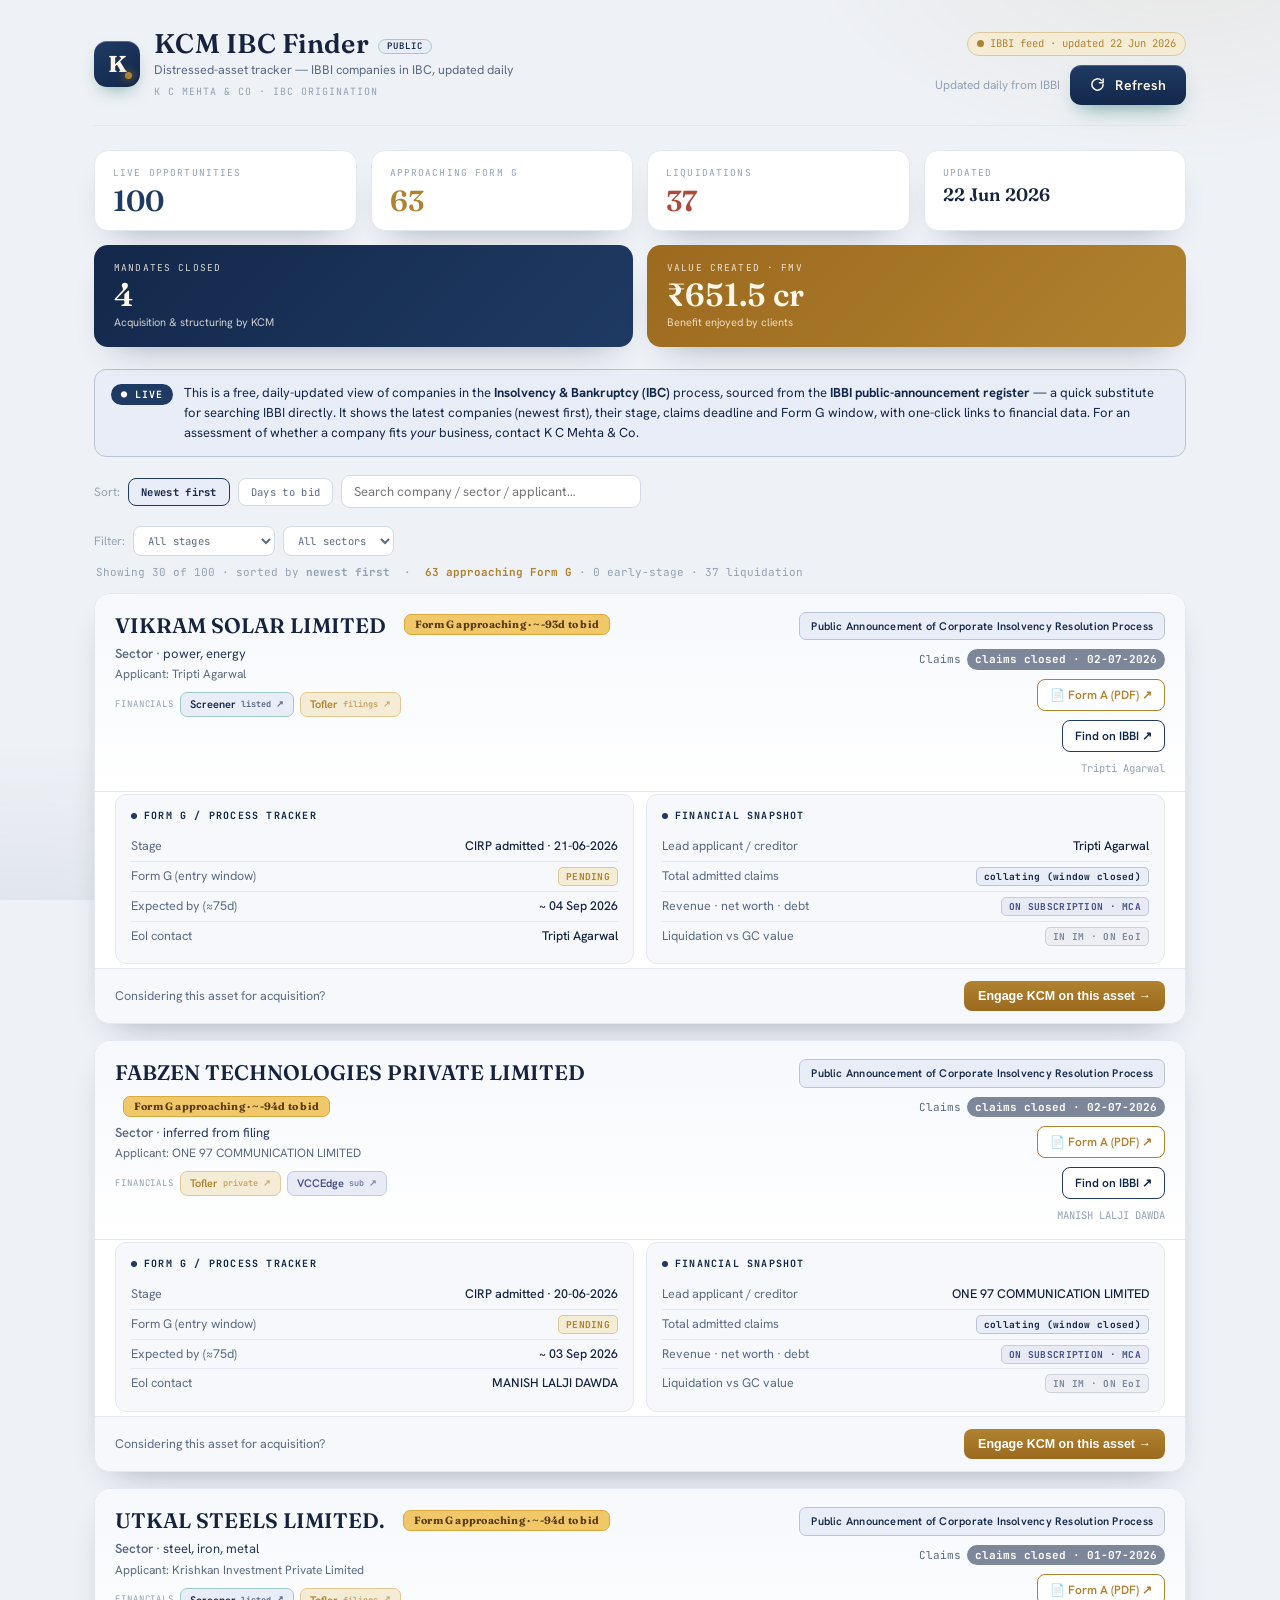
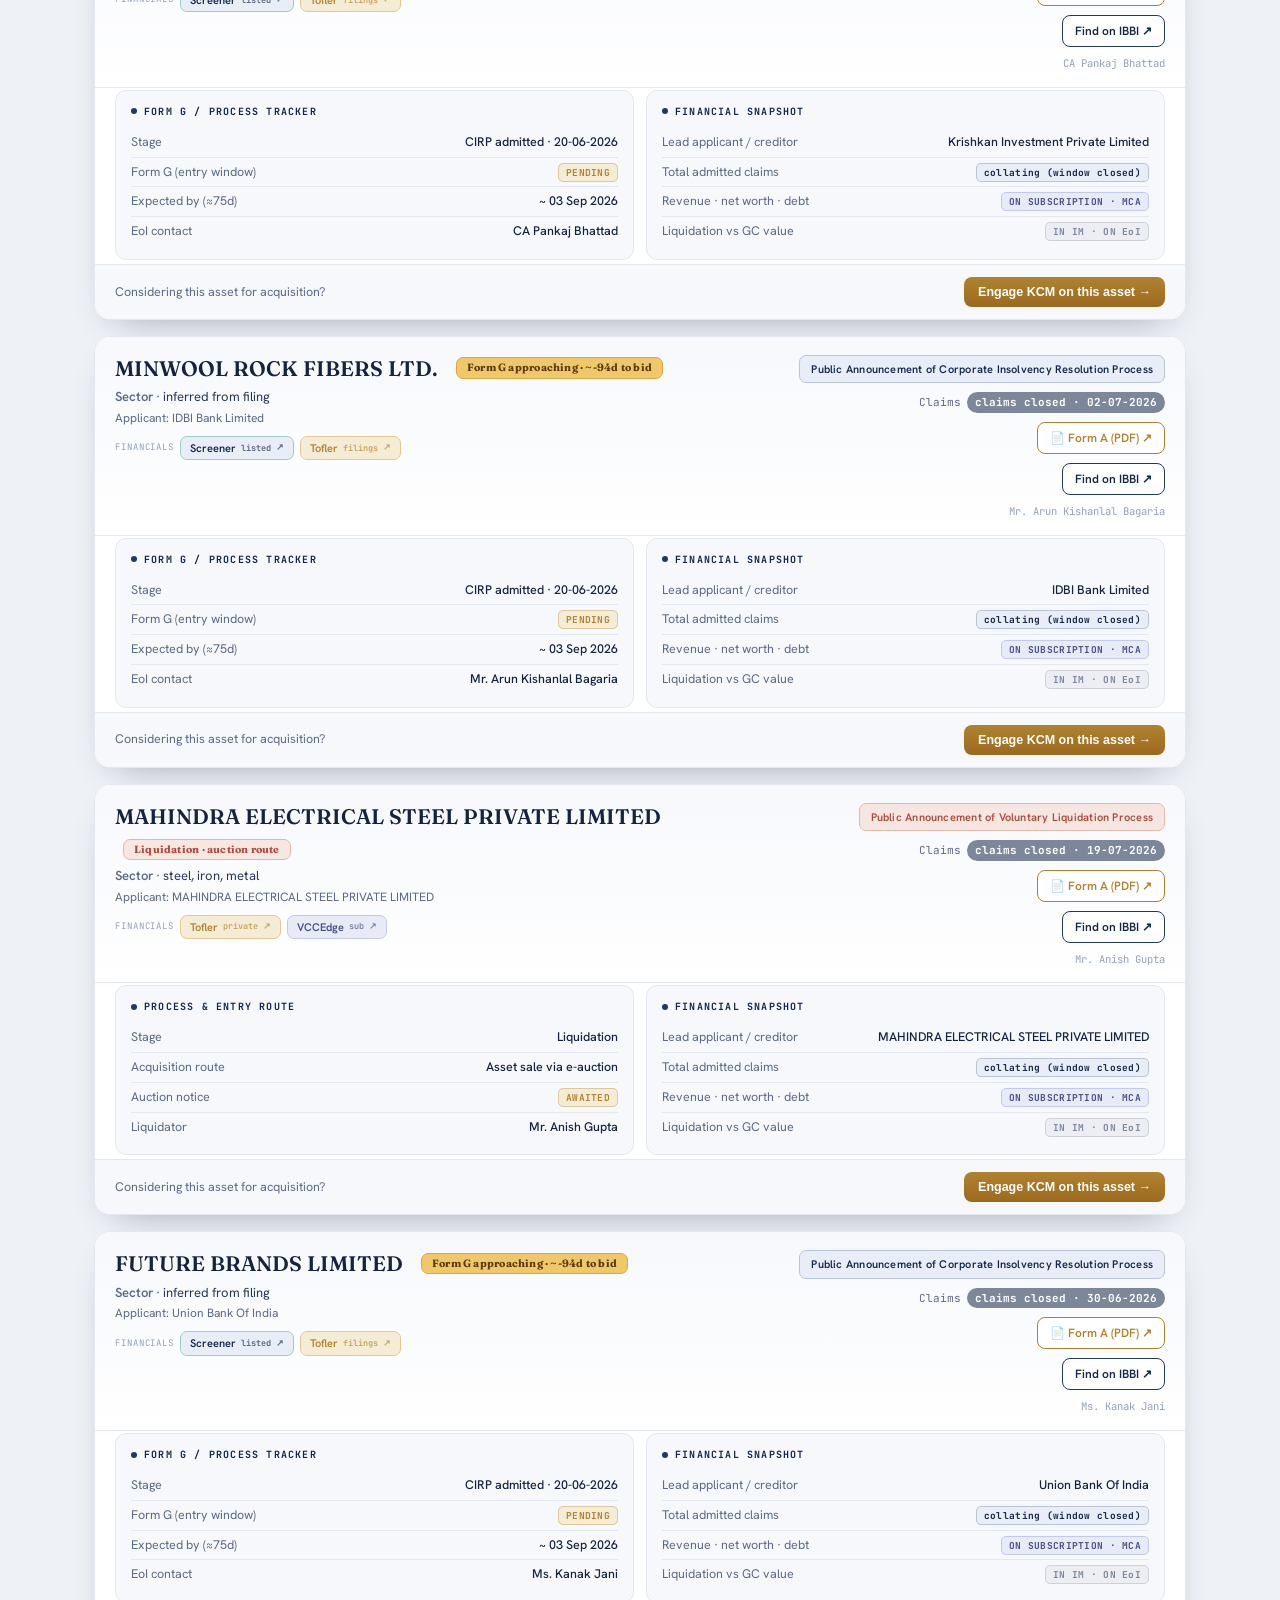
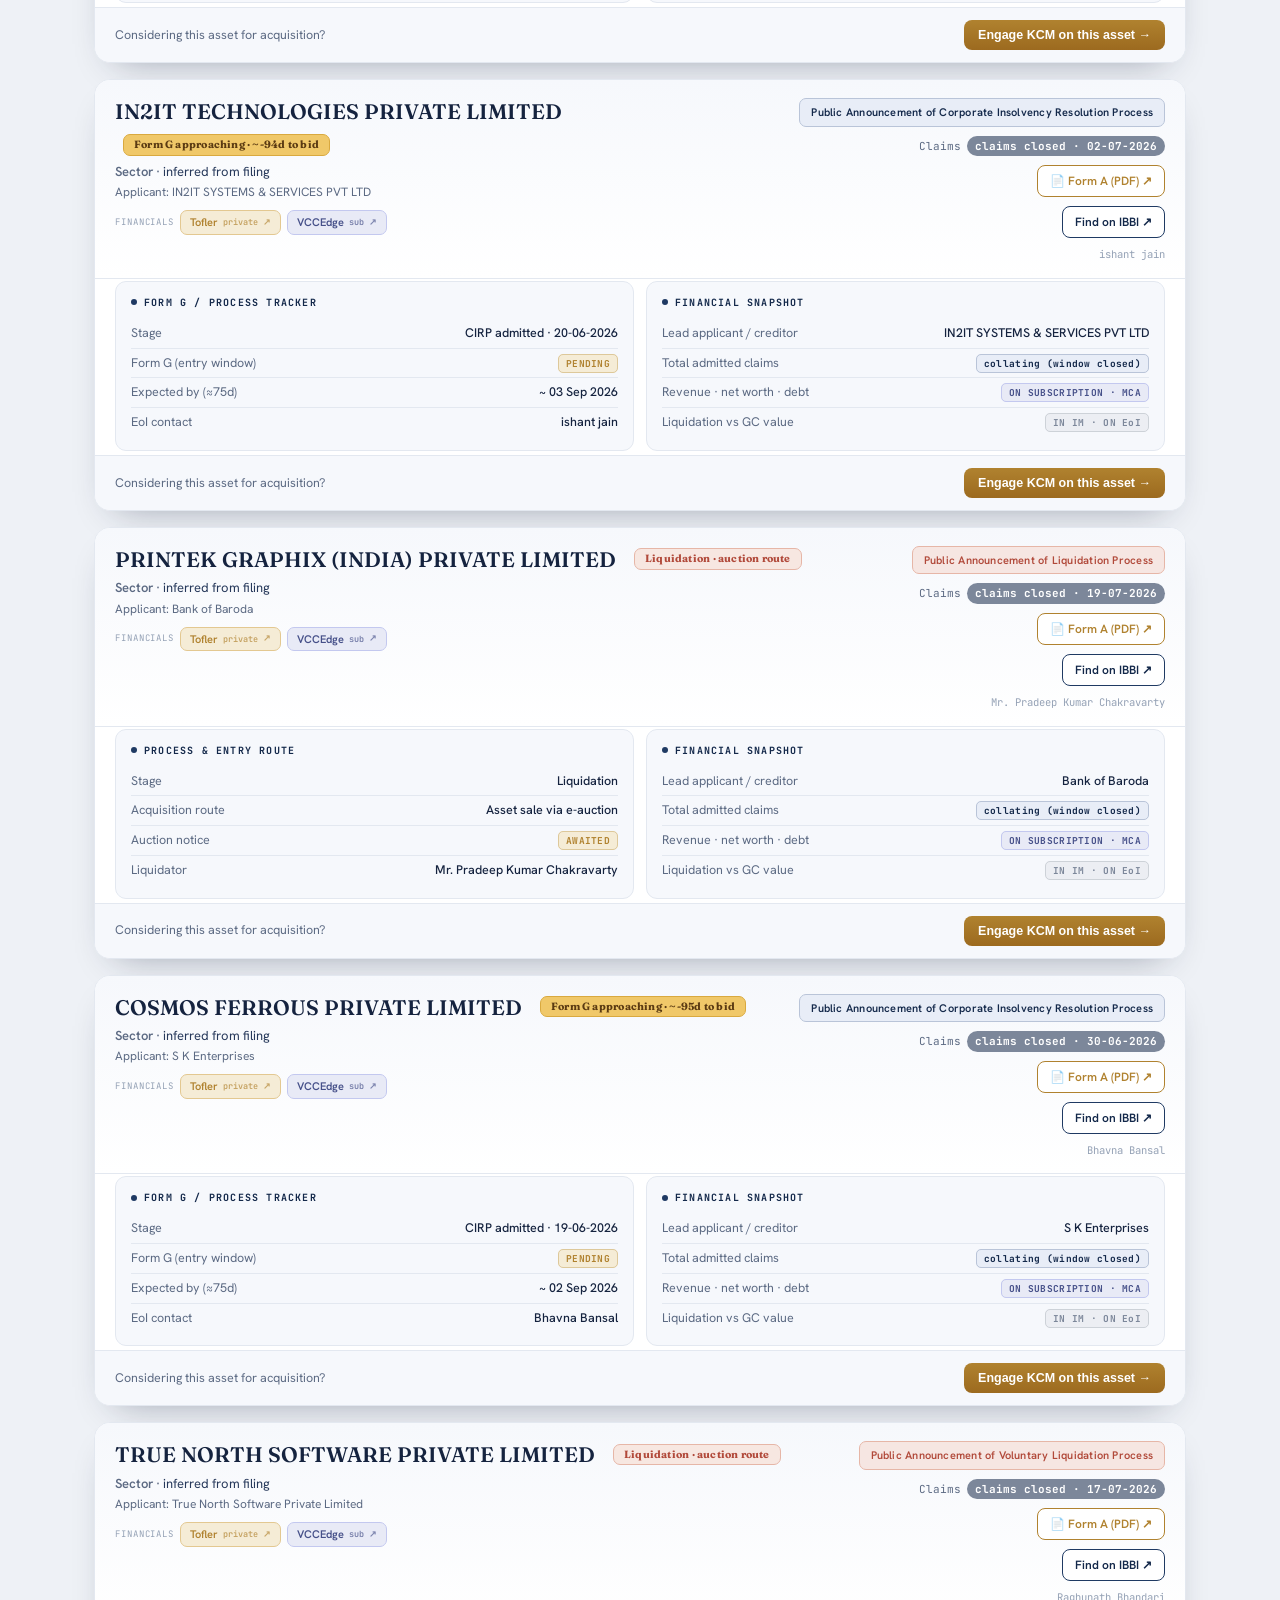
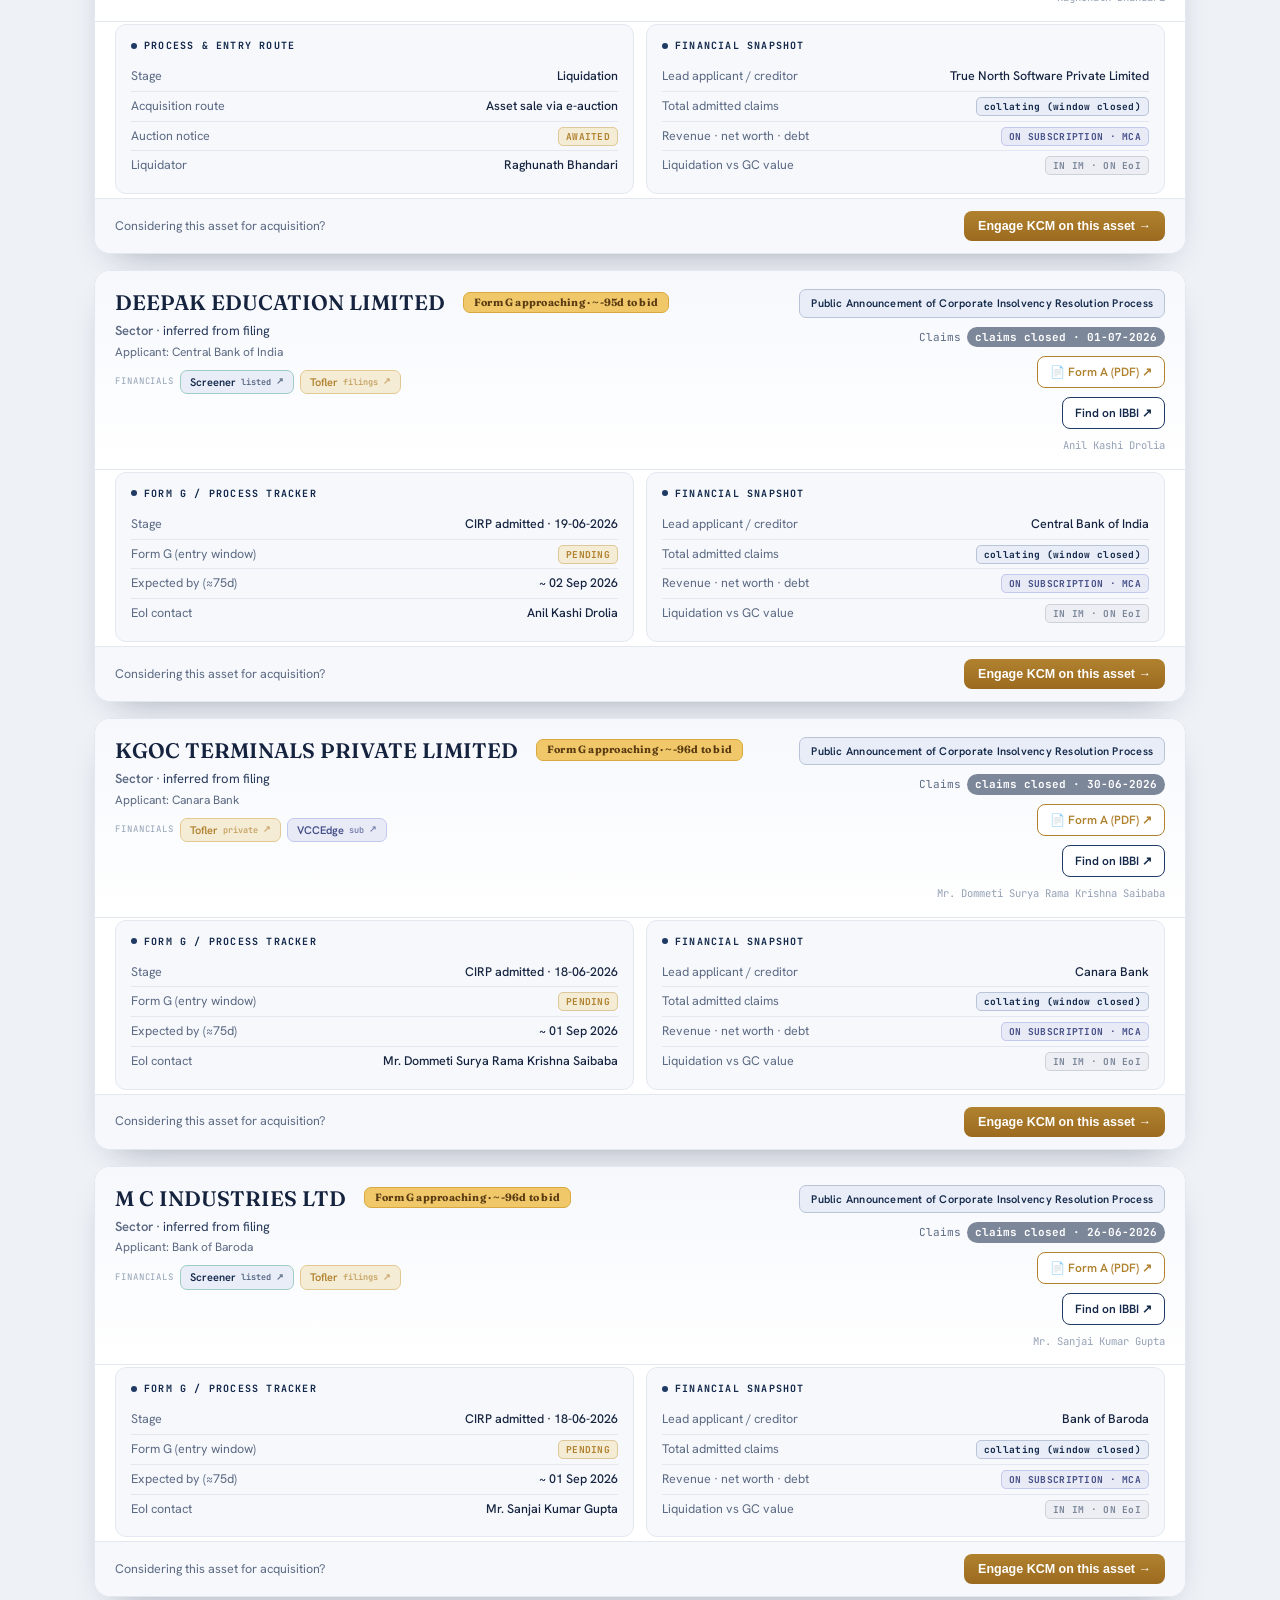
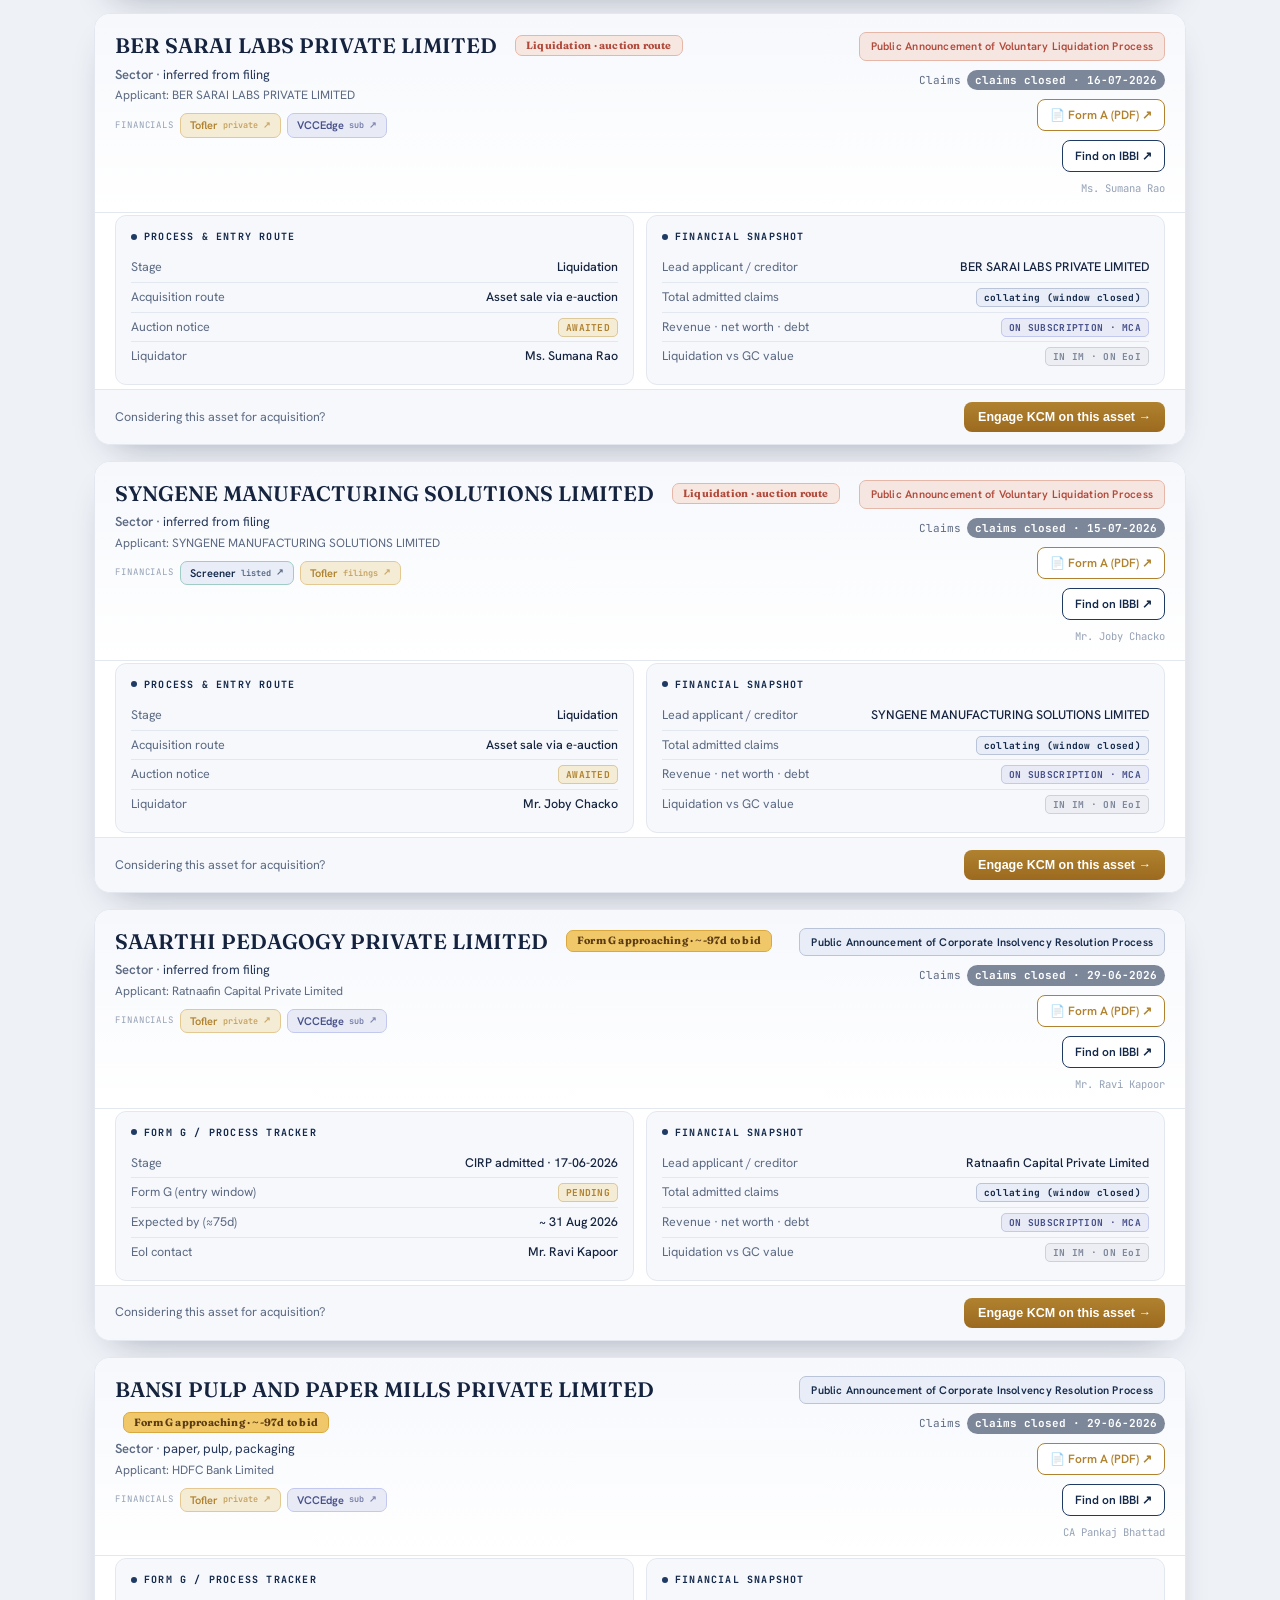
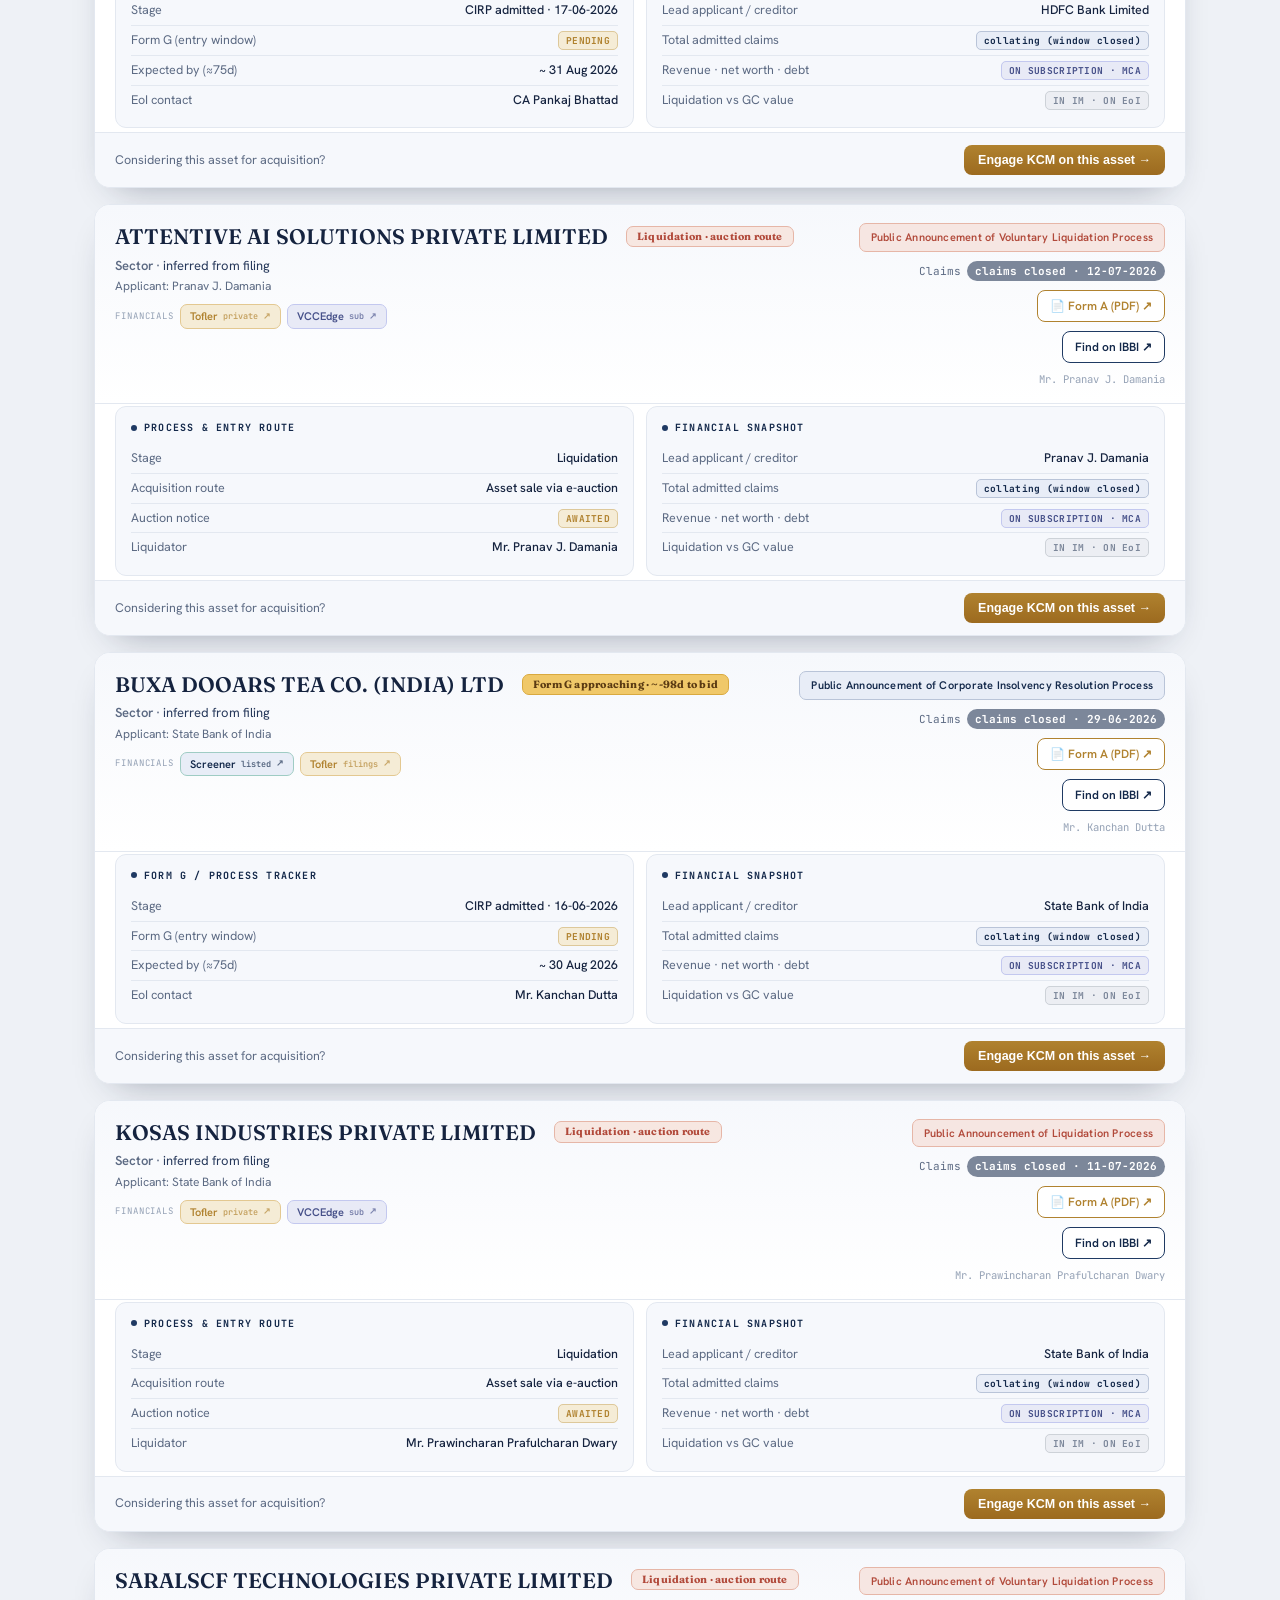
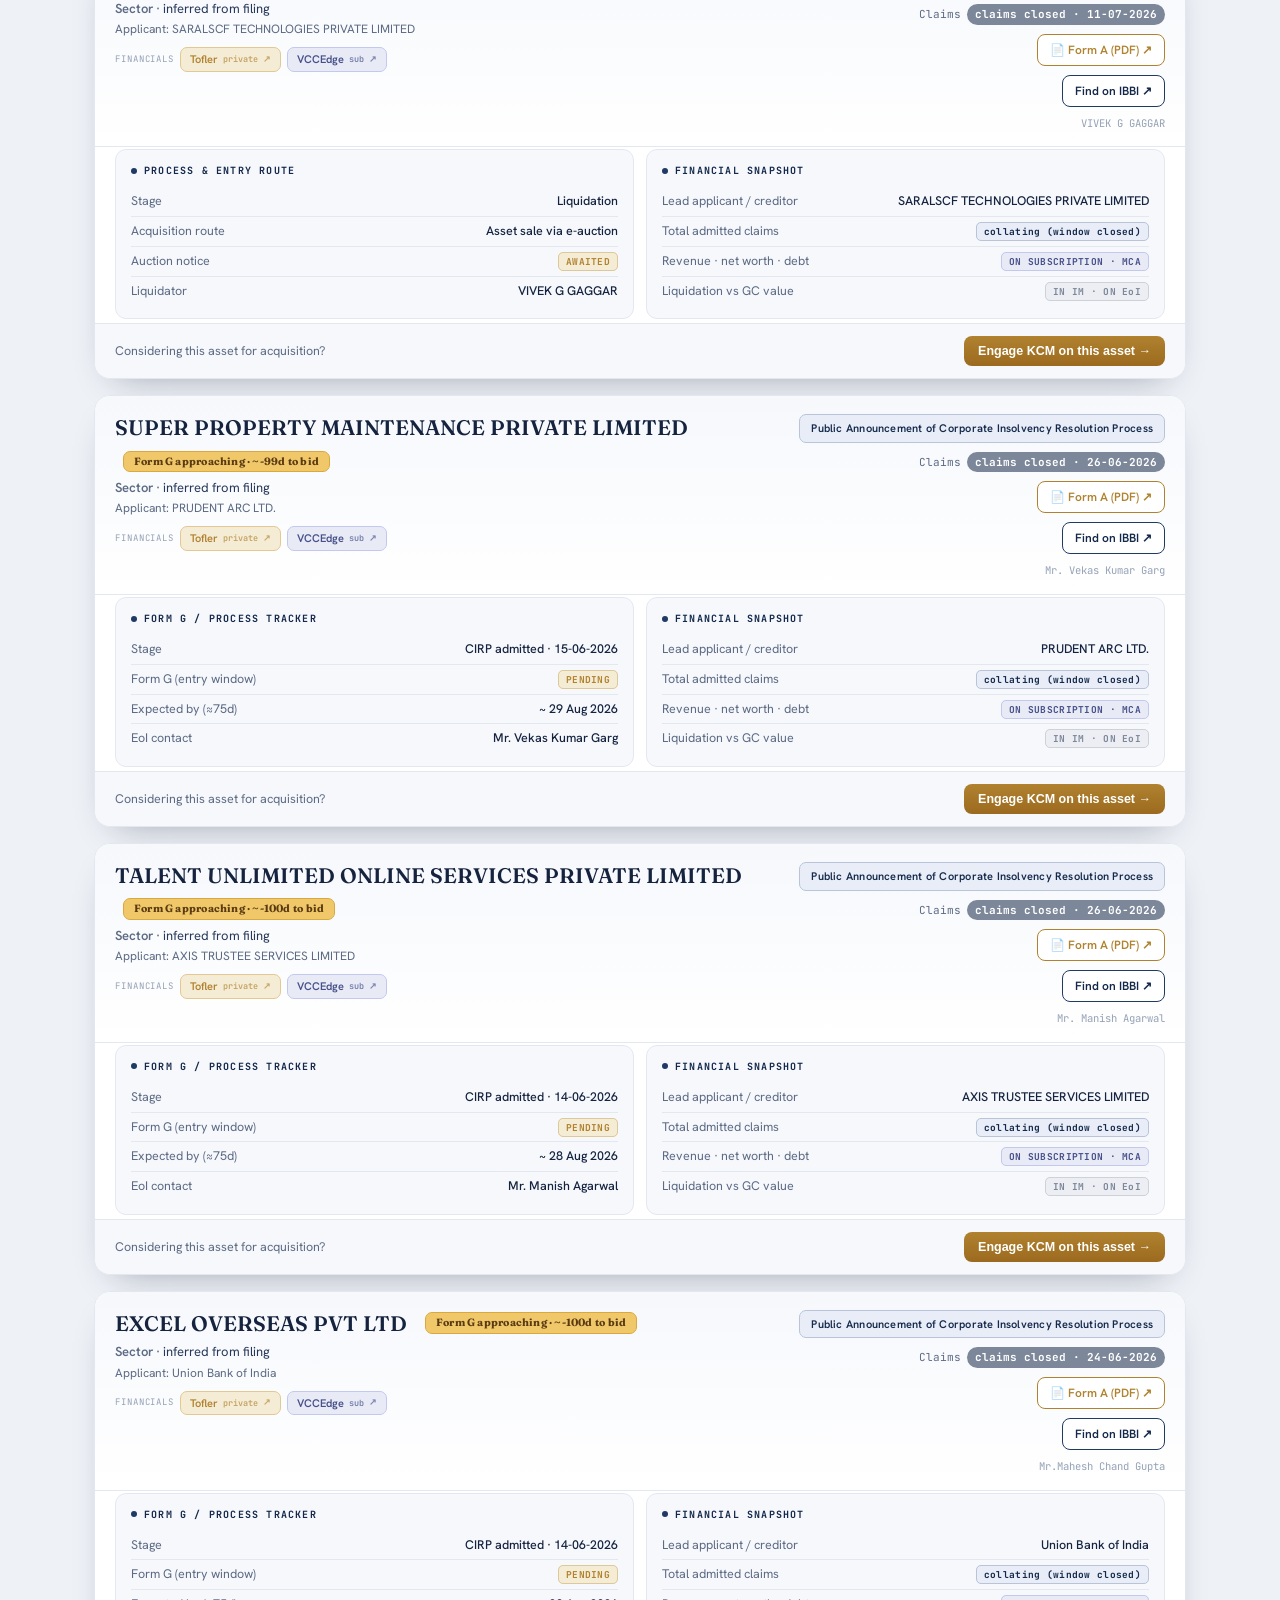
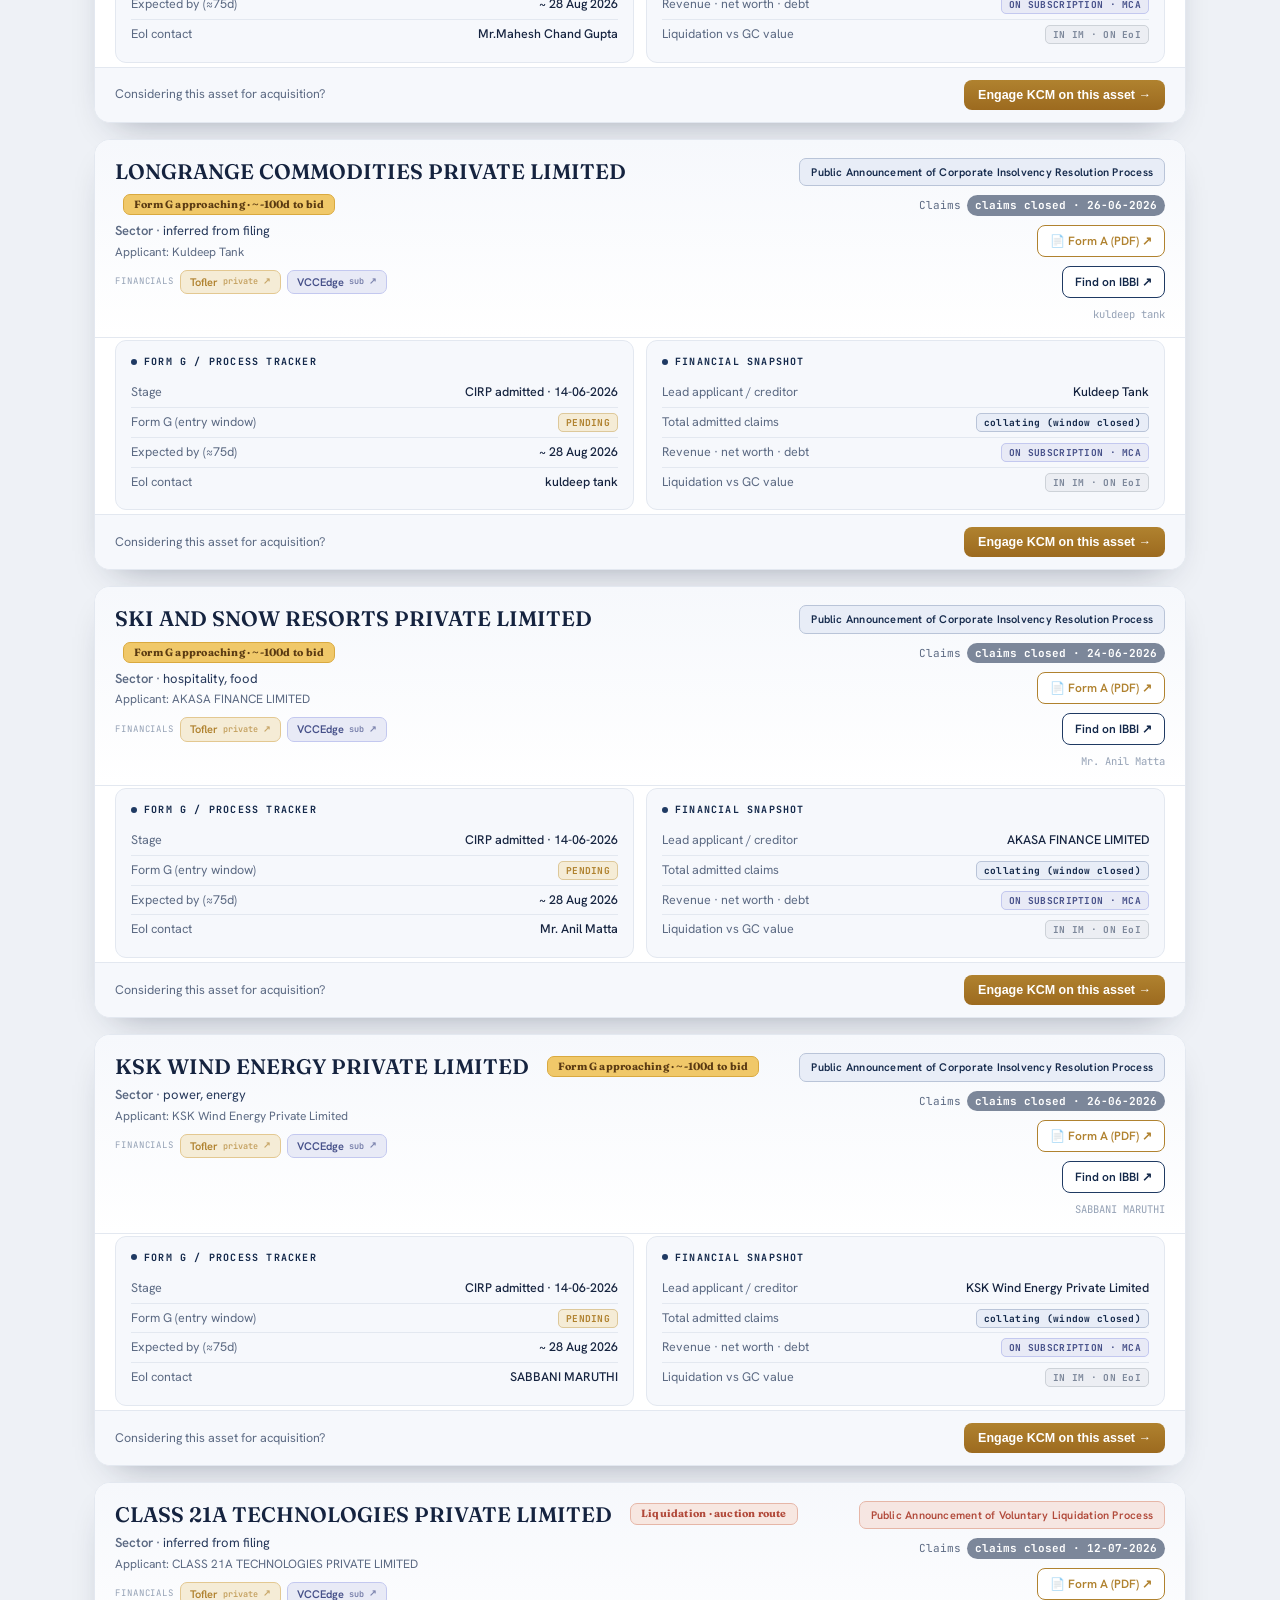
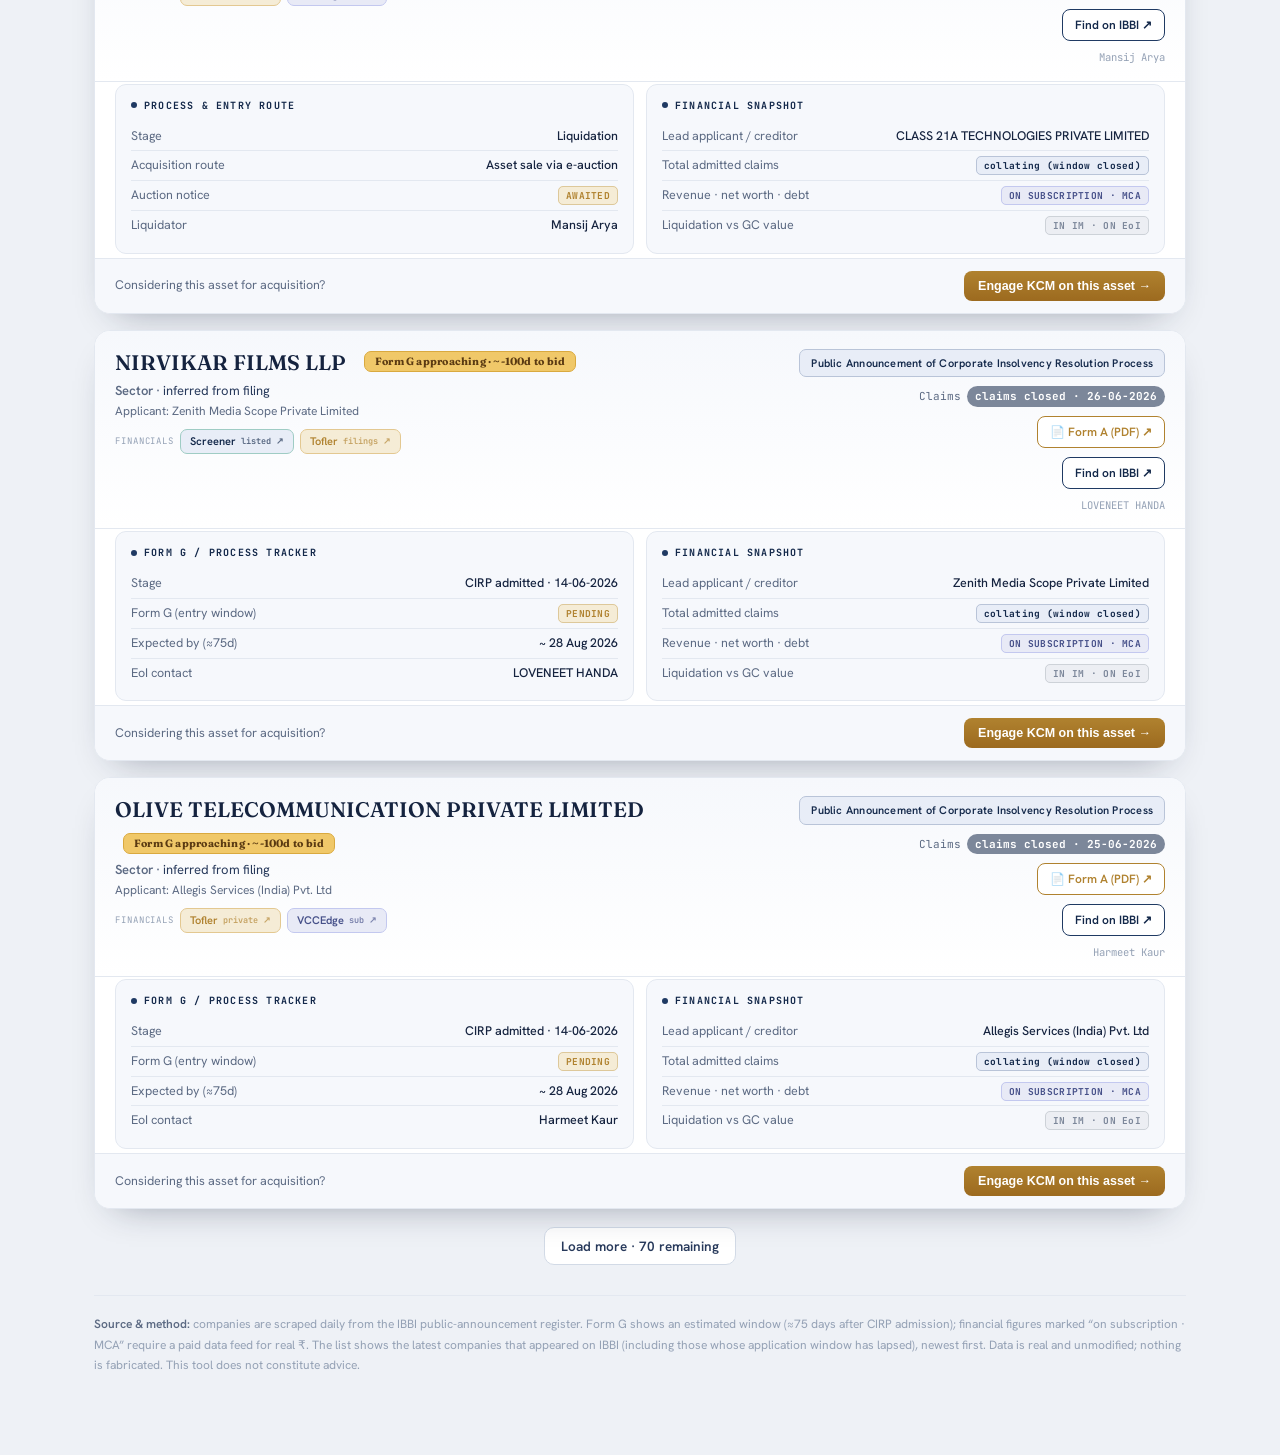
==== public/index.html @ 7e10a42d "Fix duplicate companies (dedupe by name); 20-min auto-refresh; AI Deal Analyst + IC Memo - build_sit" ====
<!DOCTYPE html>
<html lang="en">
<head>
<meta charset="UTF-8">
<meta name="viewport" content="width=device-width, initial-scale=1.0">
<title>KCM IBC Finder · K C Mehta &amp; Co</title>
<link rel="preconnect" href="https://fonts.googleapis.com"><link rel="preconnect" href="https://fonts.gstatic.com" crossorigin>
<link href="https://fonts.googleapis.com/css2?family=Fraunces:ital,opsz,wght@0,9..144,400;0,9..144,500;0,9..144,600;0,9..144,700&family=Hanken+Grotesk:wght@400;500;600;700&family=JetBrains+Mono:wght@400;500;700&display=swap" rel="stylesheet">
<link rel="stylesheet" href="core.css?v=2">
</head>
<body data-brand="kcm">
<div class="wrap">

  <div class="topbar">
    <div class="brand">
      <div class="glyph"><span id="glyphLetter">K</span></div>
      <div>
        <div class="wordmark"><span id="brandName">KCM IBC Finder</span><span class="demo-pill" id="tierPill">PUBLIC</span></div>
        <div class="tagline" id="tagline">Distressed-asset tracker — IBBI companies in IBC, updated daily</div>
        <div class="firmtag">K C Mehta &amp; Co · IBC Origination</div>
      </div>
    </div>
    <div class="refresh-zone">
      <div class="src snap" id="src"><span class="d"></span><span id="srctxt">loading…</span></div>
      <div class="authrow" id="authRow">
        <span style="color:var(--faint);font-size:12px">Updated daily from IBBI</span>
        <button class="refresh" id="refreshBtn" onclick="CORE.refresh()"><svg width="15" height="15" viewBox="0 0 24 24" fill="none" stroke="currentColor" stroke-width="2.4" stroke-linecap="round" stroke-linejoin="round"><path d="M21 12a9 9 0 1 1-2.64-6.36"/><path d="M21 3v6h-6"/></svg> Refresh</button>
      </div>
    </div>
  </div>

  <div class="stats" id="stats"></div>
  <div id="trackRecord"></div>

  <div class="prov">
    <span class="live">● LIVE</span>
    <div>This is a free, daily-updated view of companies in the <b>Insolvency &amp; Bankruptcy (IBC)</b> process,
    sourced from the <b>IBBI public-announcement register</b> — a quick substitute for searching IBBI directly.
    It shows the latest companies (newest first), their stage, claims deadline and Form&nbsp;G window, with one-click links to financial data.
    For an assessment of whether a company fits <i>your</i> business, contact K C Mehta &amp; Co.</div>
  </div>

  <div class="sortrow">
    <span class="sortlbl">Sort:</span>
    <button class="sortb on" id="sbNew">Newest first</button>
    <button class="sortb" id="sbBid">Days to bid</button>
    <input class="search" id="search" placeholder="Search company / sector / applicant…" />
  </div>
  <div class="sortrow">
    <span class="sortlbl">Filter:</span>
    <select class="fsel" id="fStage"><option value="">All stages</option><option value="cirp">CIRP only</option><option value="liq">Liquidation only</option></select>
    <select class="fsel" id="fSector"><option value="">All sectors</option></select>
    <button class="sortb" id="fClear" style="display:none">✕ Clear</button>
  </div>
  <div class="hidden-note" id="hiddenNote"></div>
  <div id="list"></div>
  <div id="loadMore" style="display:none;text-align:center;margin-top:18px">
    <button class="btn">Load more</button>
  </div>

  <div class="footnote">
    <b>Source &amp; method:</b> companies are scraped daily from the IBBI public-announcement register. Form&nbsp;G shows an estimated
    window (≈75 days after CIRP admission); financial figures marked “on subscription · MCA” require a paid data feed for real ₹.
    The list shows the latest companies that appeared on IBBI (including those whose application window has lapsed), newest first.
    Data is real and unmodified; nothing is fabricated. This tool does not constitute advice.
  </div>
</div>

<div class="toast" id="toast"></div>
<script>
// Engage form delivery. Preferred (M365): paste your Microsoft Form link below; use {ASSET}
// where the company name should be pre-filled. If blank, falls back to the in-page form
// (Web3Forms key) or the user's email app.
window.ENGAGE_FORM_URL = "";
window.ENGAGE_KEY = "";
</script>
<script src="core.js?v=3"></script>
<script>CORE.init({ brand: "kcm", dataUrl: (window.DATA_URL || "data.json"), fallbackUrl: "data.json" });</script>
</body>
</html>
---- public/core.css ----
/* KCM IBC Tracker — shared styles (Corporate Navy & Gold). Used by client.html + master.html. */
:root{
  --paper:#f6f3ec; --paper2:#efeae0; --card:#fffdf8; --card2:#fbf8f1;
  --ink:#1c2530; --ink2:#33404e; --muted:#6c7785; --faint:#9aa4b0;
  --line:#e5ddcf; --line2:#d8cfbd;
  --teal:#0f6e63; --teal-d:#0b554c; --teal-soft:#e3efed;
  --amber:#bf7d27; --amber-soft:#f6ecd9;
  --indigo:#5a5fb0; --indigo-soft:#e9e9f6;
  --green:#3f8a4f; --green-soft:#e6f1e7;
  --red:#c0573f; --red-soft:#f7e7e1;
  --grey:#8a93a0; --grey-soft:#edeae3;
  --shadow:0 14px 34px -22px rgba(40,34,20,.45);
}
/* ===== KCM Corporate Navy & Gold theme (remaps the palette) ===== */
body[data-brand="kcm"]{
  --paper:#eef1f6; --paper2:#e5eaf2; --card:#ffffff; --card2:#f6f8fc;
  --ink:#15233f; --ink2:#27395b; --muted:#5c6a83; --faint:#94a1b5;
  --line:#e3e8f0; --line2:#d2dae6;
  --teal:#1f3a63; --teal-d:#13284a; --teal-soft:#e8edf7;
  --amber:#b0822f; --amber-soft:#f5ecd6;
  --indigo:#465089; --indigo-soft:#e8eaf6;
  --green:#2f7d57; --green-soft:#e4f0e9;
  --red:#b1493a; --red-soft:#f6e6e2;
  --grey:#7c879a; --grey-soft:#eceef3;
  --shadow:0 16px 36px -22px rgba(20,30,55,.45);
}
body[data-brand="kcm"]::before{
  background:radial-gradient(50% 40% at 92% -6%,rgba(176,130,47,.08),transparent 60%),
             radial-gradient(46% 36% at 2% 104%,rgba(31,58,99,.07),transparent 60%);
}
body[data-brand="kcm"] .new,
body[data-brand="kcm"] .stage.cirp,
body[data-brand="kcm"] .src.live,
body[data-brand="kcm"] .prov,
body[data-brand="kcm"] .gate.g-ok,
body[data-brand="kcm"] .tag.t-live{border-color:#b9c4d8 !important}
body[data-brand="kcm"] .stage.formg,
body[data-brand="kcm"] .src.snap,
body[data-brand="kcm"] .gate.g-warn,
body[data-brand="kcm"] .tag.t-pending{border-color:#ddc89a !important}

*{box-sizing:border-box;margin:0;padding:0}
body{font-family:'Hanken Grotesk',sans-serif;color:var(--ink);background:var(--paper);min-height:100vh;line-height:1.5;-webkit-font-smoothing:antialiased;position:relative}
body::before{content:"";position:fixed;inset:0;z-index:0;pointer-events:none;
  background:radial-gradient(50% 40% at 92% -6%,rgba(191,125,39,.07),transparent 60%),radial-gradient(46% 36% at 2% 104%,rgba(15,110,99,.06),transparent 60%);}
.wrap{position:relative;z-index:1;max-width:1140px;margin:0 auto;padding:30px 24px 80px}
a{color:inherit}

.topbar{display:flex;align-items:flex-start;justify-content:space-between;gap:24px;flex-wrap:wrap;padding-bottom:20px;border-bottom:1px solid var(--line)}
.brand{display:flex;align-items:center;gap:14px}
.glyph{width:46px;height:46px;border-radius:13px;flex:none;position:relative;background:linear-gradient(150deg,var(--teal),var(--teal-d));box-shadow:0 8px 18px -8px rgba(15,110,99,.6),inset 0 1px 0 rgba(255,255,255,.25);display:flex;align-items:center;justify-content:center}
.glyph span{font-family:'Fraunces',serif;font-weight:700;color:#fdf6e9;font-size:23px;line-height:1}
.glyph::after{content:"";position:absolute;width:7px;height:7px;border-radius:50%;background:var(--amber);right:8px;bottom:8px;box-shadow:0 0 8px 1px rgba(191,125,39,.6)}
.wordmark{font-family:'Fraunces',serif;font-weight:600;font-size:27px;letter-spacing:.01em;line-height:1}
.demo-pill{display:inline-block;margin-left:9px;font-family:'JetBrains Mono',monospace;font-size:9px;letter-spacing:.12em;border-radius:20px;padding:2px 8px;vertical-align:middle;color:var(--teal-d);border:1px solid #9fccc4;background:var(--teal-soft)}
.demo-pill.gold{color:var(--amber);border-color:#e3c891;background:var(--amber-soft)}
.tagline{font-size:12.5px;color:var(--muted);margin-top:4px}
.firmtag{font-family:'JetBrains Mono',monospace;font-size:10px;letter-spacing:.1em;color:var(--faint);margin-top:4px;text-transform:uppercase}

.refresh-zone{display:flex;flex-direction:column;align-items:flex-end;gap:9px}
.authrow{display:flex;align-items:center;gap:10px;font-size:13px;color:var(--muted);flex-wrap:wrap;justify-content:flex-end}
.btn{display:inline-flex;align-items:center;gap:8px;cursor:pointer;font-family:inherit;font-size:13.5px;font-weight:600;border-radius:10px;padding:9px 16px;border:1px solid var(--line2);background:var(--card);color:var(--ink2);transition:all .15s}
.btn:hover{border-color:var(--faint)}
.btn.primary{color:#fdf6e9;background:linear-gradient(180deg,var(--teal),var(--teal-d));border:none;box-shadow:0 10px 22px -10px rgba(15,110,99,.7),inset 0 1px 0 rgba(255,255,255,.2)}
.btn.primary:hover{transform:translateY(-1px)}
.btn.amber{color:#fff;background:linear-gradient(180deg,#cf9544,var(--amber));border:none}
.refresh{display:inline-flex;align-items:center;gap:10px;cursor:pointer;font-family:inherit;font-size:14px;font-weight:600;color:#fdf6e9;background:linear-gradient(180deg,var(--teal),var(--teal-d));border:none;border-radius:11px;padding:11px 20px;box-shadow:0 10px 22px -10px rgba(15,110,99,.7),inset 0 1px 0 rgba(255,255,255,.2);transition:transform .15s,box-shadow .2s}
.refresh:hover{transform:translateY(-1px)}
.refresh.spinning svg{animation:spin .9s linear infinite}
@keyframes spin{to{transform:rotate(360deg)}}
.refresh[disabled]{opacity:.75;cursor:wait}

.stats{display:grid;grid-template-columns:repeat(4,1fr);gap:14px;margin:24px 0 8px}
.stat{background:var(--card);border:1px solid var(--line);border-radius:14px;padding:15px 18px;box-shadow:var(--shadow)}
.stat .k{font-family:'JetBrains Mono',monospace;font-size:9.5px;letter-spacing:.12em;text-transform:uppercase;color:var(--faint)}
.stat .v{font-family:'Fraunces',serif;font-size:29px;font-weight:600;margin-top:6px;line-height:1;color:var(--ink)}
.stat .v small{font-size:13px;color:var(--muted);font-family:'Hanken Grotesk';font-weight:500}
.stat.teal .v{color:var(--teal)} .stat.amber .v{color:var(--amber)} .stat.red .v{color:var(--red)}

.trband{display:flex;align-items:stretch;gap:14px;flex-wrap:wrap;margin:14px 0 4px}
.trcard{flex:1;min-width:200px;display:flex;align-items:center;gap:16px;background:linear-gradient(135deg,var(--teal-d),var(--teal));color:#fdf6e9;border-radius:14px;padding:16px 20px;box-shadow:var(--shadow)}
.trcard.gold{background:linear-gradient(135deg,#9c6a1f,var(--amber))}
.trcard .trv{font-family:'Fraunces',serif;font-size:32px;font-weight:600;line-height:1}
.trcard .trk{font-family:'JetBrains Mono',monospace;font-size:9.5px;letter-spacing:.12em;text-transform:uppercase;opacity:.85;margin-bottom:4px}
.trcard .trsub{font-size:11px;opacity:.8;margin-top:3px}

.prov{display:flex;gap:11px;align-items:flex-start;background:var(--teal-soft);border:1px solid #9fccc4;border-radius:12px;padding:13px 16px;margin:22px 0 6px;font-size:13px;color:var(--teal-d);line-height:1.55}
.prov .live{flex:none;font-family:'JetBrains Mono',monospace;font-size:10px;font-weight:700;letter-spacing:.1em;color:#fff;background:var(--teal);border-radius:20px;padding:3px 10px;margin-top:1px}
code{font-family:'JetBrains Mono',monospace;font-size:.92em;background:#ffffffaa;border:1px solid var(--line2);border-radius:5px;padding:1px 5px}

.src{font-family:'JetBrains Mono',monospace;font-size:10.5px;display:inline-flex;align-items:center;gap:6px;padding:3px 9px;border-radius:20px;margin-top:2px}
.src .d{width:7px;height:7px;border-radius:50%}
.src.snap{color:var(--amber);background:var(--amber-soft);border:1px solid #e3c891}
.src.snap .d{background:var(--amber)}
.src.live{color:var(--teal-d);background:var(--teal-soft);border:1px solid #9fccc4}
.src.live .d{background:var(--green)}

.sortrow{display:flex;align-items:center;gap:8px;margin:18px 0 2px;flex-wrap:wrap}
.sortlbl{font-size:12px;color:var(--faint)}
.sortb{font-family:'JetBrains Mono',monospace;font-size:10.5px;letter-spacing:.03em;color:var(--muted);background:var(--card);border:1px solid var(--line2);border-radius:8px;padding:6px 12px;cursor:pointer}
.sortb.on{color:var(--teal-d);border-color:var(--teal);background:var(--teal-soft);font-weight:700}
.search{flex:1;min-width:180px;max-width:300px;border:1px solid var(--line2);border-radius:9px;padding:7px 12px;font-family:inherit;font-size:13px;background:var(--card)}
.fsel{font-family:'JetBrains Mono',monospace;font-size:10.5px;letter-spacing:.02em;color:var(--muted);background:var(--card);border:1px solid var(--line2);border-radius:8px;padding:6px 10px;cursor:pointer;max-width:200px}
.fsel:focus{outline:none;border-color:var(--teal)}
.hidden-note{font-family:'JetBrains Mono',monospace;font-size:11px;color:var(--faint);margin:8px 0 12px;padding-left:2px}

#list{display:flex;flex-direction:column;gap:16px}
.opp{background:var(--card);border:1px solid var(--line);border-radius:16px;overflow:hidden;box-shadow:var(--shadow);opacity:0;transform:translateY(9px);animation:rise .5s ease forwards}
@keyframes rise{to{opacity:1;transform:none}}
.opp-head{display:flex;align-items:flex-start;justify-content:space-between;gap:18px;padding:18px 20px 15px;background:linear-gradient(180deg,var(--card2),var(--card));border-bottom:1px solid var(--line);flex-wrap:wrap}
.opp-id{flex:1;min-width:250px}
.opp-name{font-family:'Fraunces',serif;font-size:21px;font-weight:600;display:flex;align-items:center;gap:10px;flex-wrap:wrap;line-height:1.25}
.vchain{font-size:13px;color:var(--ink2);margin-top:6px}
.vchain b{color:var(--muted);font-weight:600}
.applicant{font-size:12px;color:var(--muted);margin-top:2px}
.reslinks{display:flex;gap:6px;flex-wrap:wrap;margin-top:9px;align-items:center}
.reslabel{font-family:'JetBrains Mono',monospace;font-size:9px;letter-spacing:.1em;text-transform:uppercase;color:var(--faint)}
.reslink{display:inline-flex;align-items:center;gap:5px;font-size:11px;font-weight:600;color:var(--indigo);background:var(--indigo-soft);border:1px solid #c3c8ef;border-radius:7px;padding:3px 9px;text-decoration:none;transition:filter .15s}
.reslink:hover{filter:brightness(.96)}
.reslink.scr{color:var(--teal-d);background:var(--teal-soft);border-color:#9fccc4}
.reslink.tof{color:var(--amber);background:var(--amber-soft);border-color:#e3c891}
.reslink .ar{font-size:9px;opacity:.65}
.reslink .typ{font-size:8.5px;font-family:'JetBrains Mono',monospace;opacity:.7}
.opp-tags{display:flex;flex-direction:column;align-items:flex-end;gap:9px}
.stage{font-size:11px;font-weight:600;letter-spacing:.02em;padding:5px 11px;border-radius:7px;white-space:nowrap}
.stage.formg{color:var(--amber);background:var(--amber-soft);border:1px solid #e3c891}
.stage.cirp{color:var(--teal-d);background:var(--teal-soft);border:1px solid #9fccc4}
.stage.liq{color:var(--red);background:var(--red-soft);border:1px solid #e6b6a7}
.deadline{font-family:'JetBrains Mono',monospace;font-size:11px;display:flex;align-items:center;gap:6px;color:var(--muted)}
.dl-pill{padding:2px 8px;border-radius:20px;font-weight:700}
.dl-urgent{color:#fff;background:var(--red)} .dl-soon{color:#5a3a12;background:#e6c074} .dl-ok{color:var(--teal-d);background:var(--teal-soft)} .dl-closed{color:#fff;background:var(--grey)}
.formg-btn{display:inline-flex;align-items:center;gap:6px;font-size:12px;font-weight:600;color:var(--teal-d);background:#fff;border:1px solid var(--teal);border-radius:8px;padding:6px 12px;text-decoration:none;transition:all .15s}
.formg-btn:hover{background:var(--teal);color:#fff}
.formg-btn.pdf{color:var(--amber);border-color:var(--amber)}
.formg-btn.pdf:hover{background:var(--amber);color:#fff}
.rp{font-family:'JetBrains Mono',monospace;font-size:10.5px;color:var(--faint);text-align:right}
.stagechip{display:inline-block;font-size:10.5px;font-weight:700;letter-spacing:.02em;padding:3px 10px;border-radius:7px;margin-left:8px;vertical-align:middle}
.st-soon{color:#5a3a12;background:#f0c869;border:1px solid #d9a93f}
.st-early{color:var(--muted);background:var(--grey-soft);border:1px solid var(--line2)}
.st-liq{color:var(--red);background:#f7e7e1;border:1px solid #e6b6a7}

.panels{display:grid;grid-template-columns:1fr 1fr;gap:12px;padding:2px 20px 4px}
@media(max-width:680px){.panels{grid-template-columns:1fr}}
.panel{background:var(--card2);border:1px solid var(--line);border-radius:11px;padding:13px 15px}
.panel h4{font-family:'JetBrains Mono',monospace;font-size:10px;letter-spacing:.12em;text-transform:uppercase;color:var(--teal-d);margin-bottom:9px;display:flex;align-items:center;gap:7px}
.panel h4 .ic{width:6px;height:6px;border-radius:50%;background:var(--teal)}
.prow{display:flex;justify-content:space-between;gap:10px;font-size:12.5px;padding:5px 0;border-top:1px solid var(--line)}
.prow:first-of-type{border-top:none}
.prow .lab{color:var(--muted);flex:none;max-width:52%}
.prow .val{color:var(--ink);text-align:right;font-weight:500}
.tag{font-family:'JetBrains Mono',monospace;font-size:9.5px;letter-spacing:.03em;padding:2px 7px;border-radius:5px;font-weight:700;white-space:nowrap}
.t-pending{color:var(--amber);background:var(--amber-soft);border:1px solid #e3c891}
.t-sub{color:var(--indigo);background:var(--indigo-soft);border:1px solid #c3c8ef}
.t-live{color:var(--teal-d);background:var(--teal-soft);border:1px solid #9fccc4}
.t-locked{color:var(--grey);background:var(--grey-soft);border:1px solid #cdd2d8}

.engage{display:flex;align-items:center;justify-content:space-between;gap:12px;flex-wrap:wrap;padding:12px 20px;border-top:1px solid var(--line);background:var(--card2)}
.engage-q{font-size:12.5px;color:var(--muted)}
.engage-btn{display:inline-flex;align-items:center;gap:6px;font-size:12.5px;font-weight:700;color:#fff;background:linear-gradient(180deg,var(--amber),#9c6a1f);border:none;border-radius:8px;padding:8px 14px;text-decoration:none;transition:filter .15s}
.engage-btn:hover{filter:brightness(1.06)}
.cardtools{display:flex;gap:8px;flex-wrap:wrap;margin:12px 0 4px}
.ctbtn{display:inline-flex;align-items:center;gap:6px;font-family:inherit;font-size:12px;font-weight:700;cursor:pointer;border-radius:8px;padding:7px 13px;border:1px solid var(--teal);color:var(--teal-d);background:var(--teal-soft);transition:all .15s}
.ctbtn:hover{background:var(--teal);color:#fff}
.ctbtn.memo{border-color:var(--amber);color:var(--amber);background:var(--amber-soft)}
.ctbtn.memo:hover{background:var(--amber);color:#fff}
.matches{padding:4px 20px 18px}
.mlabel{font-family:'JetBrains Mono',monospace;font-size:10px;letter-spacing:.12em;text-transform:uppercase;color:var(--faint);margin:14px 0 4px}
.match{display:flex;gap:18px;padding:15px 14px;border-radius:11px;margin-top:8px;border-left:3px solid var(--grey);background:var(--card2)}
.match.prime{border-left-color:var(--green);background:linear-gradient(90deg,var(--green-soft),var(--card2) 60%)}
.match.mixed{border-left-color:var(--amber)}
.match.cold{border-left-color:var(--grey);opacity:.9}
.m-left{flex:none;width:215px}
.m-buyer{font-weight:700;font-size:14.5px;line-height:1.3}
.fit{display:inline-flex;align-items:center;gap:5px;font-size:11px;font-weight:600;padding:3px 9px;border-radius:6px;margin-top:8px}
.fit.backward{color:var(--teal-d);background:var(--teal-soft)} .fit.forward{color:var(--indigo);background:var(--indigo-soft)} .fit.horizontal{color:var(--amber);background:var(--amber-soft)}
.score{display:flex;align-items:center;gap:9px;margin-top:11px}
.bar{flex:1;height:5px;border-radius:4px;background:var(--line2);overflow:hidden}
.bar i{display:block;height:100%;border-radius:4px;background:linear-gradient(90deg,var(--amber),var(--teal))}
.score b{font-family:'JetBrains Mono',monospace;font-size:13px;font-weight:700;color:var(--ink2)}
.matchedon{font-family:'JetBrains Mono',monospace;font-size:10.5px;color:var(--faint);margin-top:9px}
.matchedon b{color:var(--teal-d);font-weight:600}
.m-right{flex:1;min-width:0}
.rat{font-size:13.5px;color:var(--ink2);line-height:1.55}
.gates{display:flex;gap:7px;flex-wrap:wrap;margin-top:11px}
.gate{font-size:10.5px;font-family:'JetBrains Mono',monospace;letter-spacing:.02em;padding:3px 9px;border-radius:6px;border:1px solid var(--line2);color:var(--muted);background:#fff;display:inline-flex;gap:6px;align-items:center}
.gate b{font-weight:700}
.gate.g-ok{border-color:#a9d3b1;color:var(--green);background:var(--green-soft)}
.gate.g-warn{border-color:#e3c891;color:var(--amber);background:var(--amber-soft)}
.gate.g-bad{border-color:#cdd2d8;color:var(--grey);background:var(--grey-soft)}

.nomatch{margin:10px 0 4px;border:1px dashed var(--line2);background:var(--grey-soft);border-radius:12px;padding:14px 18px;color:var(--muted);font-size:12.5px}

@media(max-width:720px){.stats{grid-template-columns:repeat(2,1fr)}.match{flex-direction:column;gap:10px}.m-left{width:auto}.refresh-zone{align-items:flex-start}}

.footnote{margin-top:30px;padding-top:18px;border-top:1px solid var(--line);font-size:12px;color:var(--faint);line-height:1.7}
.footnote b{color:var(--muted);font-weight:600}

/* modals */
.modal{position:fixed;inset:0;background:rgba(28,37,48,.45);backdrop-filter:blur(2px);display:none;align-items:center;justify-content:center;padding:20px;z-index:60;overflow-y:auto}
.modal.show{display:flex}
.sheet{background:var(--card);border:1px solid var(--line);border-radius:18px;box-shadow:0 30px 60px -20px rgba(28,20,8,.5);width:100%;max-width:460px;padding:26px;margin:auto}
.sheet.lg{max-width:620px}
.sheet h3{font-family:'Fraunces',serif;font-size:22px;font-weight:600;margin-bottom:4px}
.sheet .sub{font-size:13px;color:var(--muted);margin-bottom:16px}
.field{display:flex;flex-direction:column;gap:5px;margin-bottom:11px}
.field label{font-size:11px;font-family:'JetBrains Mono',monospace;letter-spacing:.06em;text-transform:uppercase;color:var(--faint)}
.field input,.field textarea,.field select{border:1px solid var(--line2);border-radius:9px;padding:9px 12px;font-family:inherit;font-size:14px;background:var(--card2)}
.field textarea{min-height:58px;resize:vertical}
.row2{display:grid;grid-template-columns:1fr 1fr;gap:11px}
.mhead{display:flex;justify-content:space-between;align-items:flex-start;margin-bottom:14px}
.x{cursor:pointer;color:var(--faint);font-size:20px;line-height:1;border:none;background:none}
.err{color:var(--red);font-size:13px;margin-top:8px;min-height:18px}
.ok{color:var(--green);font-size:13px;margin-top:8px;min-height:18px}
.link{color:var(--teal-d);cursor:pointer;font-weight:600}
.clientlist{display:flex;flex-direction:column;gap:9px;max-height:340px;overflow-y:auto;margin:4px 0 14px}
.blrow{display:flex;justify-content:space-between;align-items:center;gap:10px;border:1px solid var(--line);border-radius:10px;padding:10px 13px;background:var(--card2)}
.blrow .bn{font-weight:600;font-size:13.5px}
.blrow .bs{font-size:11.5px;color:var(--muted)}
.mini{font-size:11.5px;cursor:pointer;color:var(--muted);background:none;border:none;text-decoration:underline}
.mini.del{color:var(--red)}
.toast{position:fixed;bottom:22px;right:22px;background:var(--ink);color:#fff;padding:12px 18px;border-radius:11px;font-size:13.5px;z-index:80;display:none;box-shadow:0 14px 30px -12px rgba(0,0,0,.5)}
.toast.show{display:block}

/* master: lock overlay */
.lockwrap{max-width:430px;margin:50px auto;background:var(--card);border:1px solid var(--line);border-radius:18px;box-shadow:var(--shadow);padding:30px;text-align:center}
.lockwrap .lockico{width:54px;height:54px;border-radius:14px;margin:0 auto 16px;background:linear-gradient(150deg,var(--teal),var(--teal-d));color:#fff;display:flex;align-items:center;justify-content:center}
.lockwrap h2{font-family:'Fraunces',serif;font-size:22px;font-weight:600;margin-bottom:6px}
.lockwrap p{font-size:13px;color:var(--muted);margin-bottom:18px}
.lockwrap input{width:100%;border:1px solid var(--line2);border-radius:10px;padding:11px 14px;font-size:15px;background:var(--card2);margin-bottom:12px}
.masterbadge{font-family:'JetBrains Mono',monospace;font-size:9px;letter-spacing:.12em;color:#fff;background:var(--amber);border-radius:20px;padding:3px 9px}
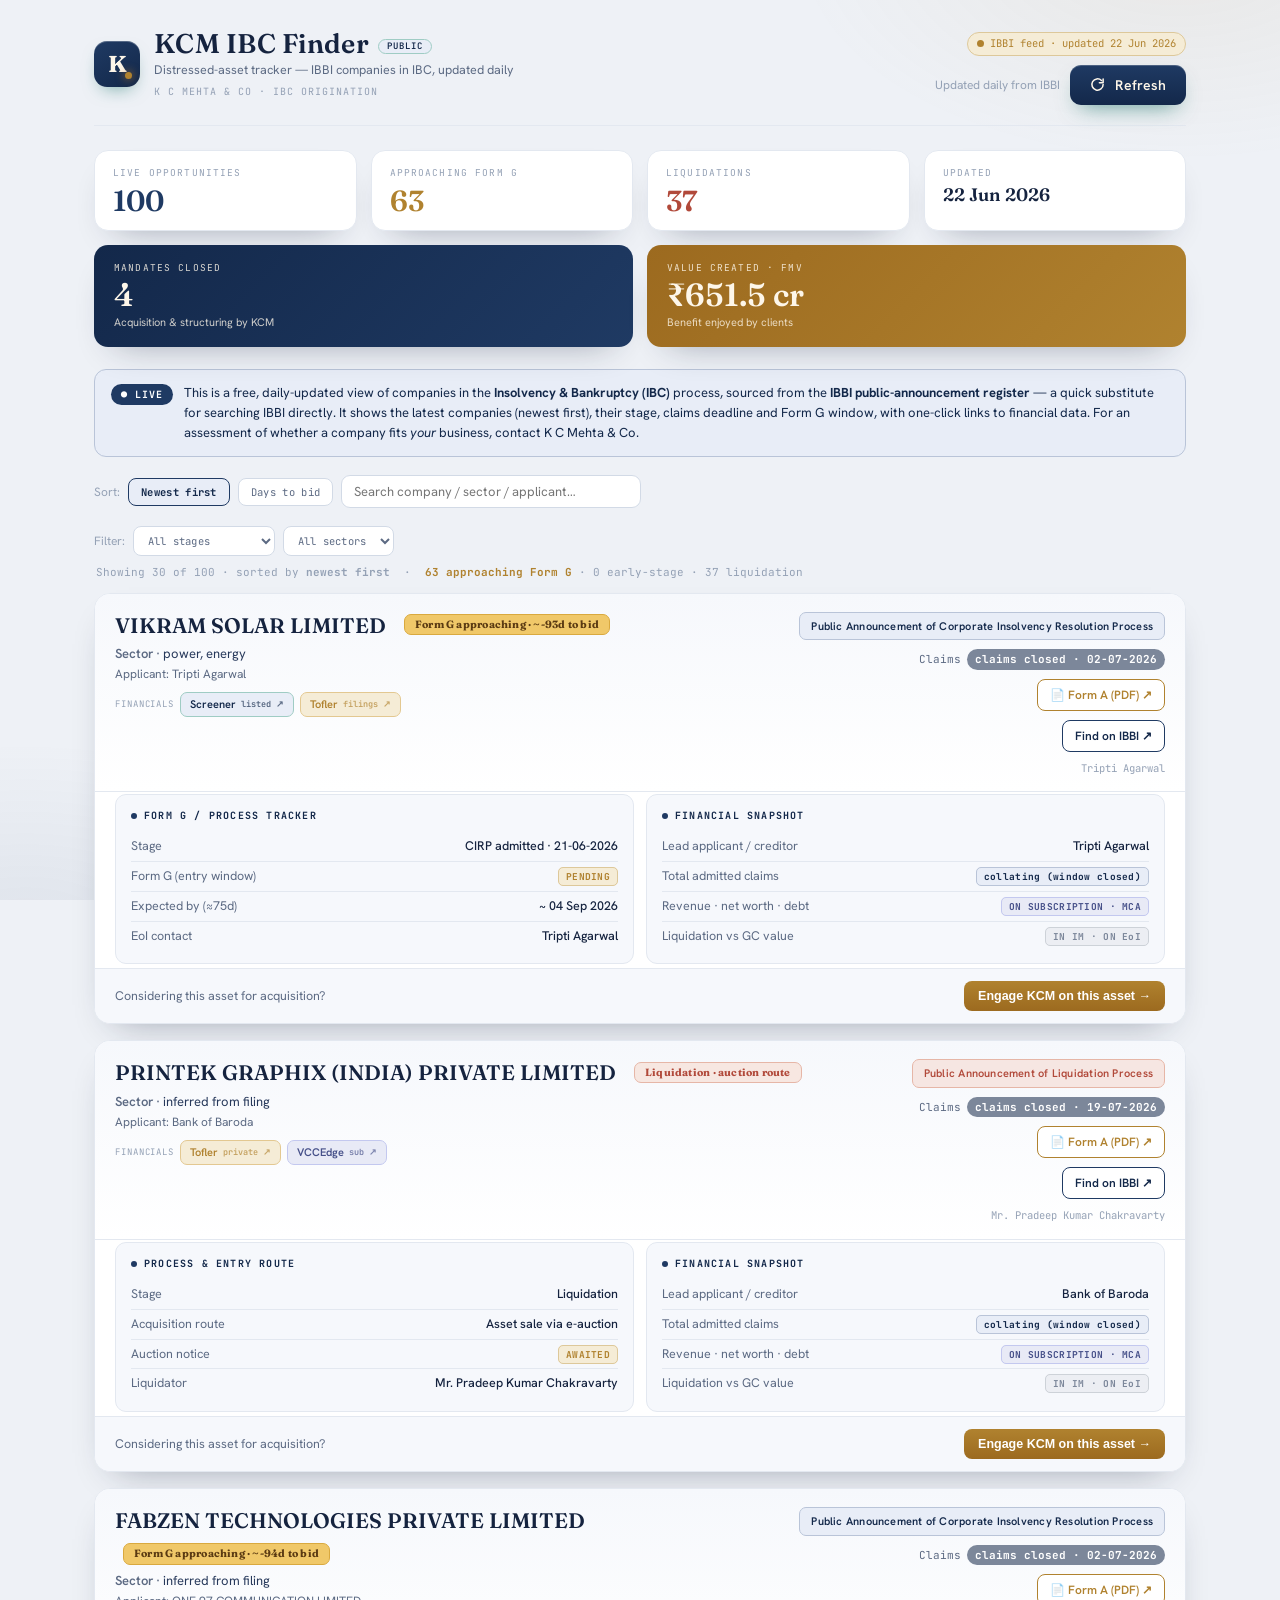
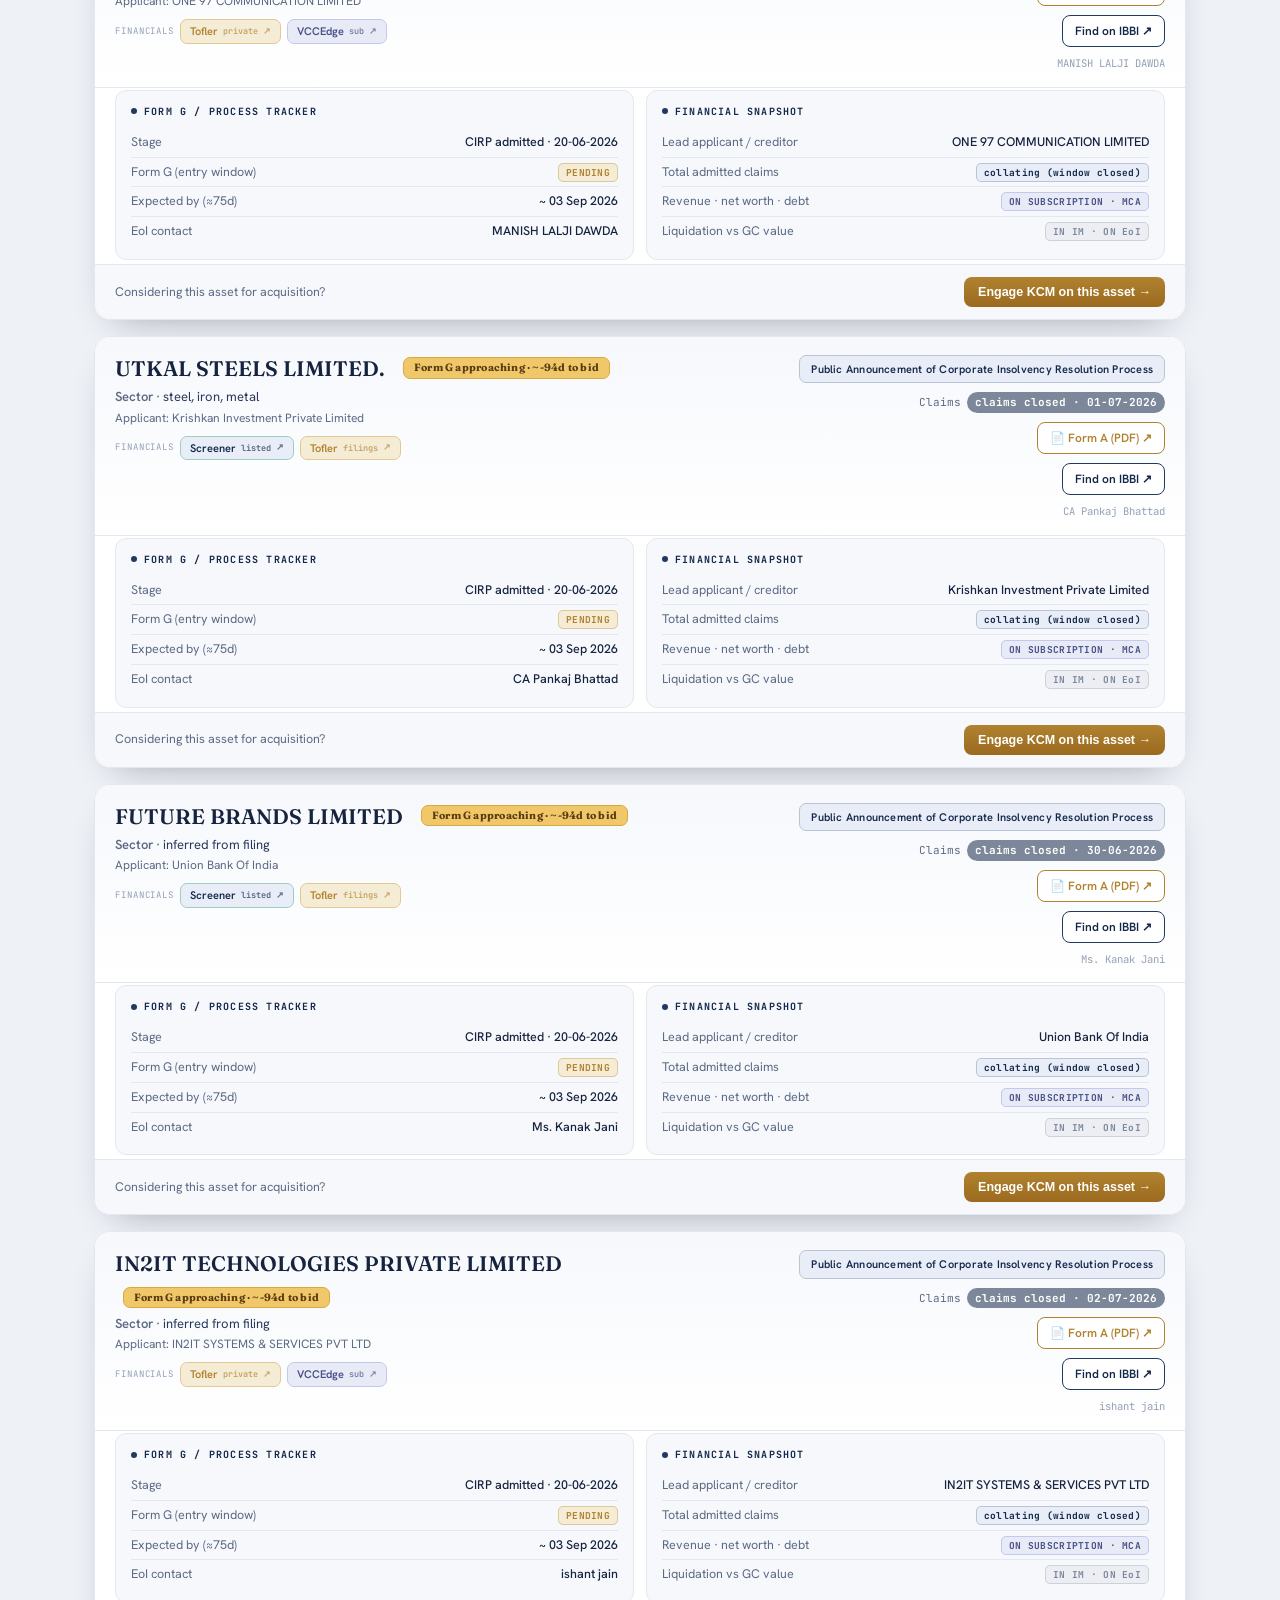
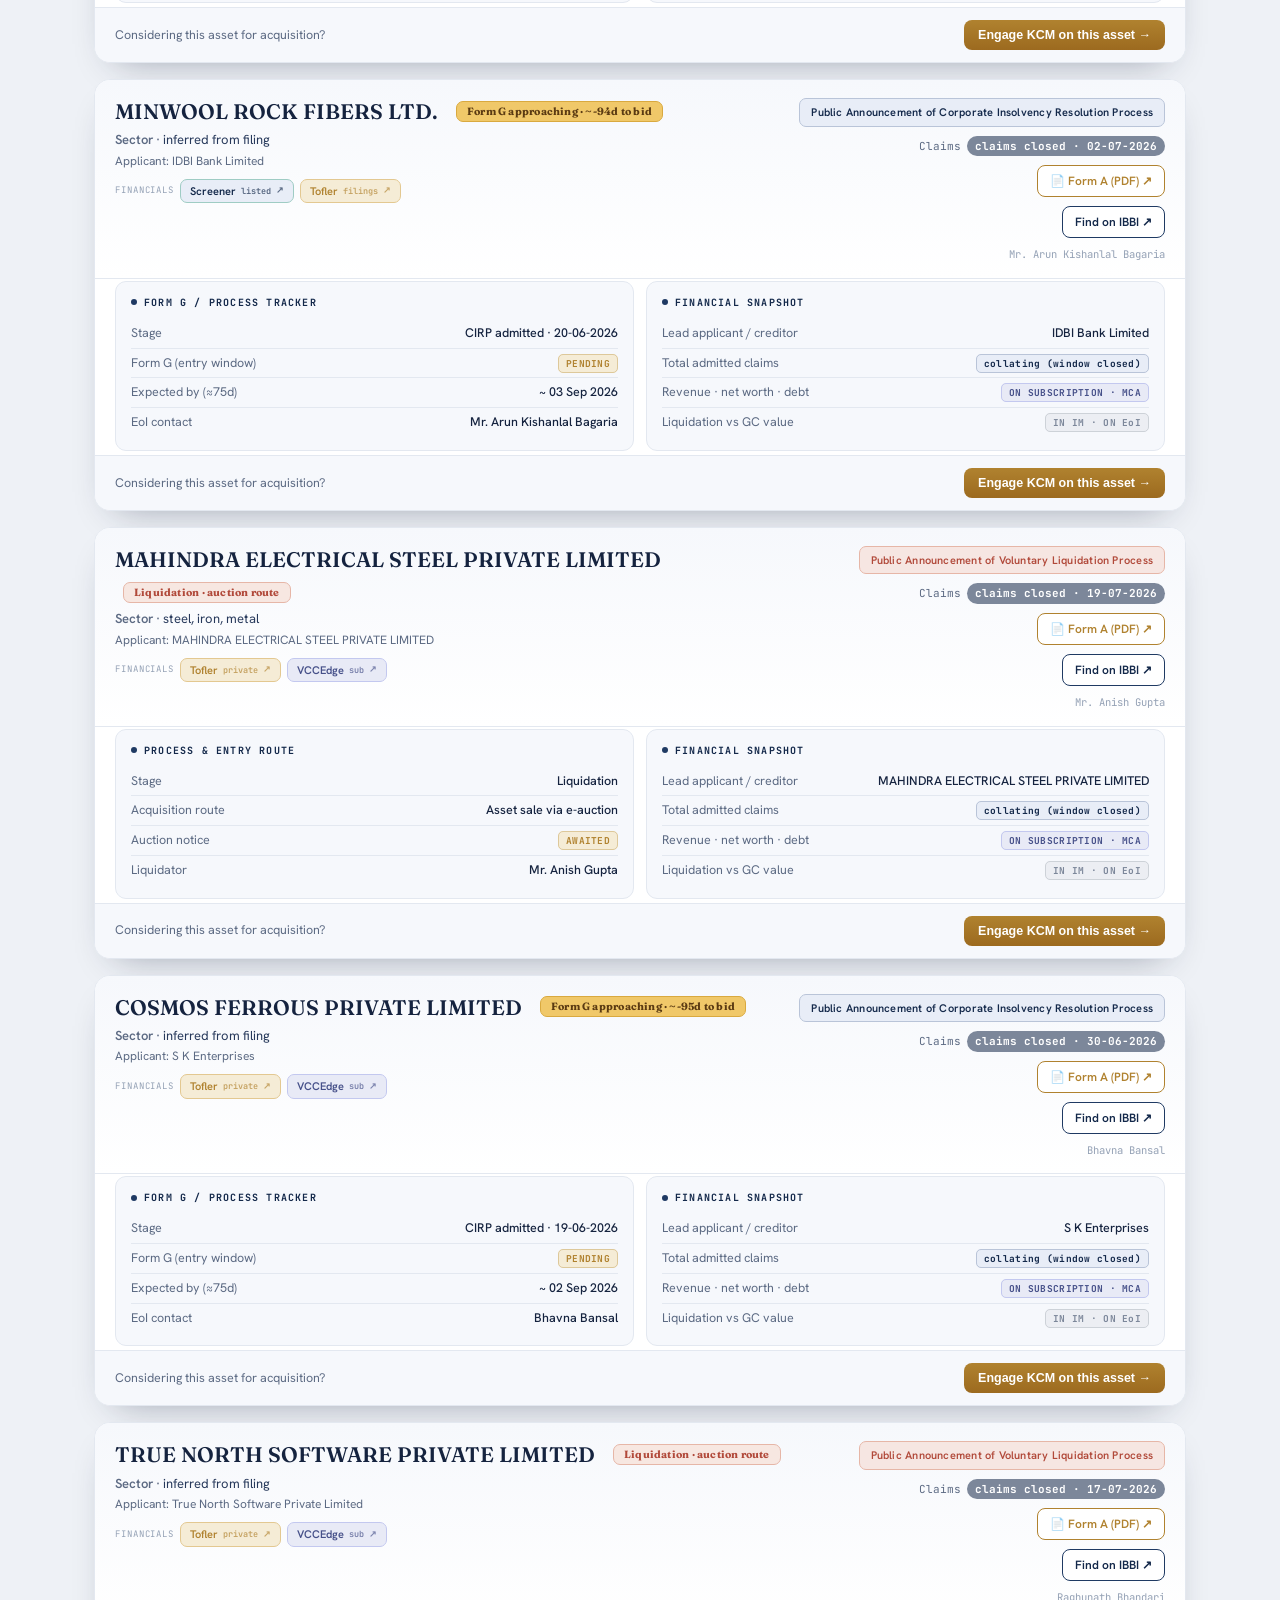
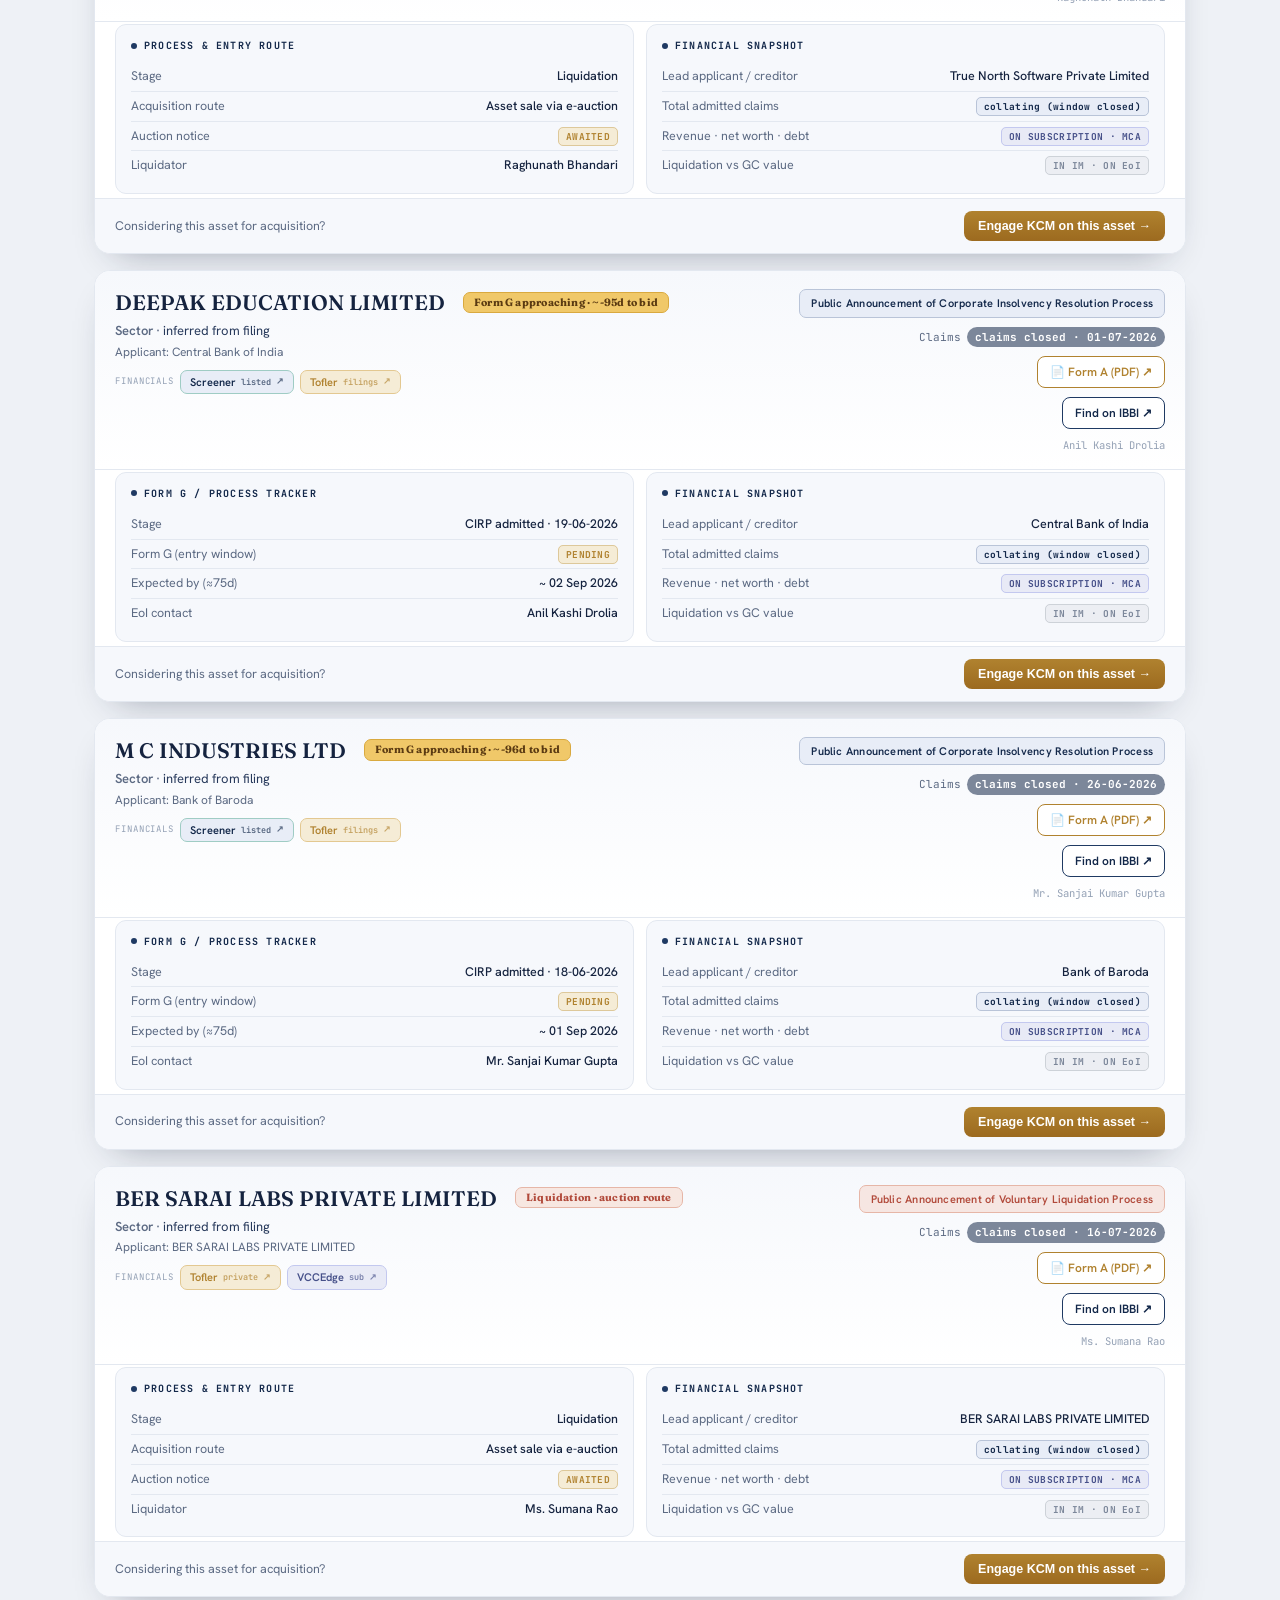
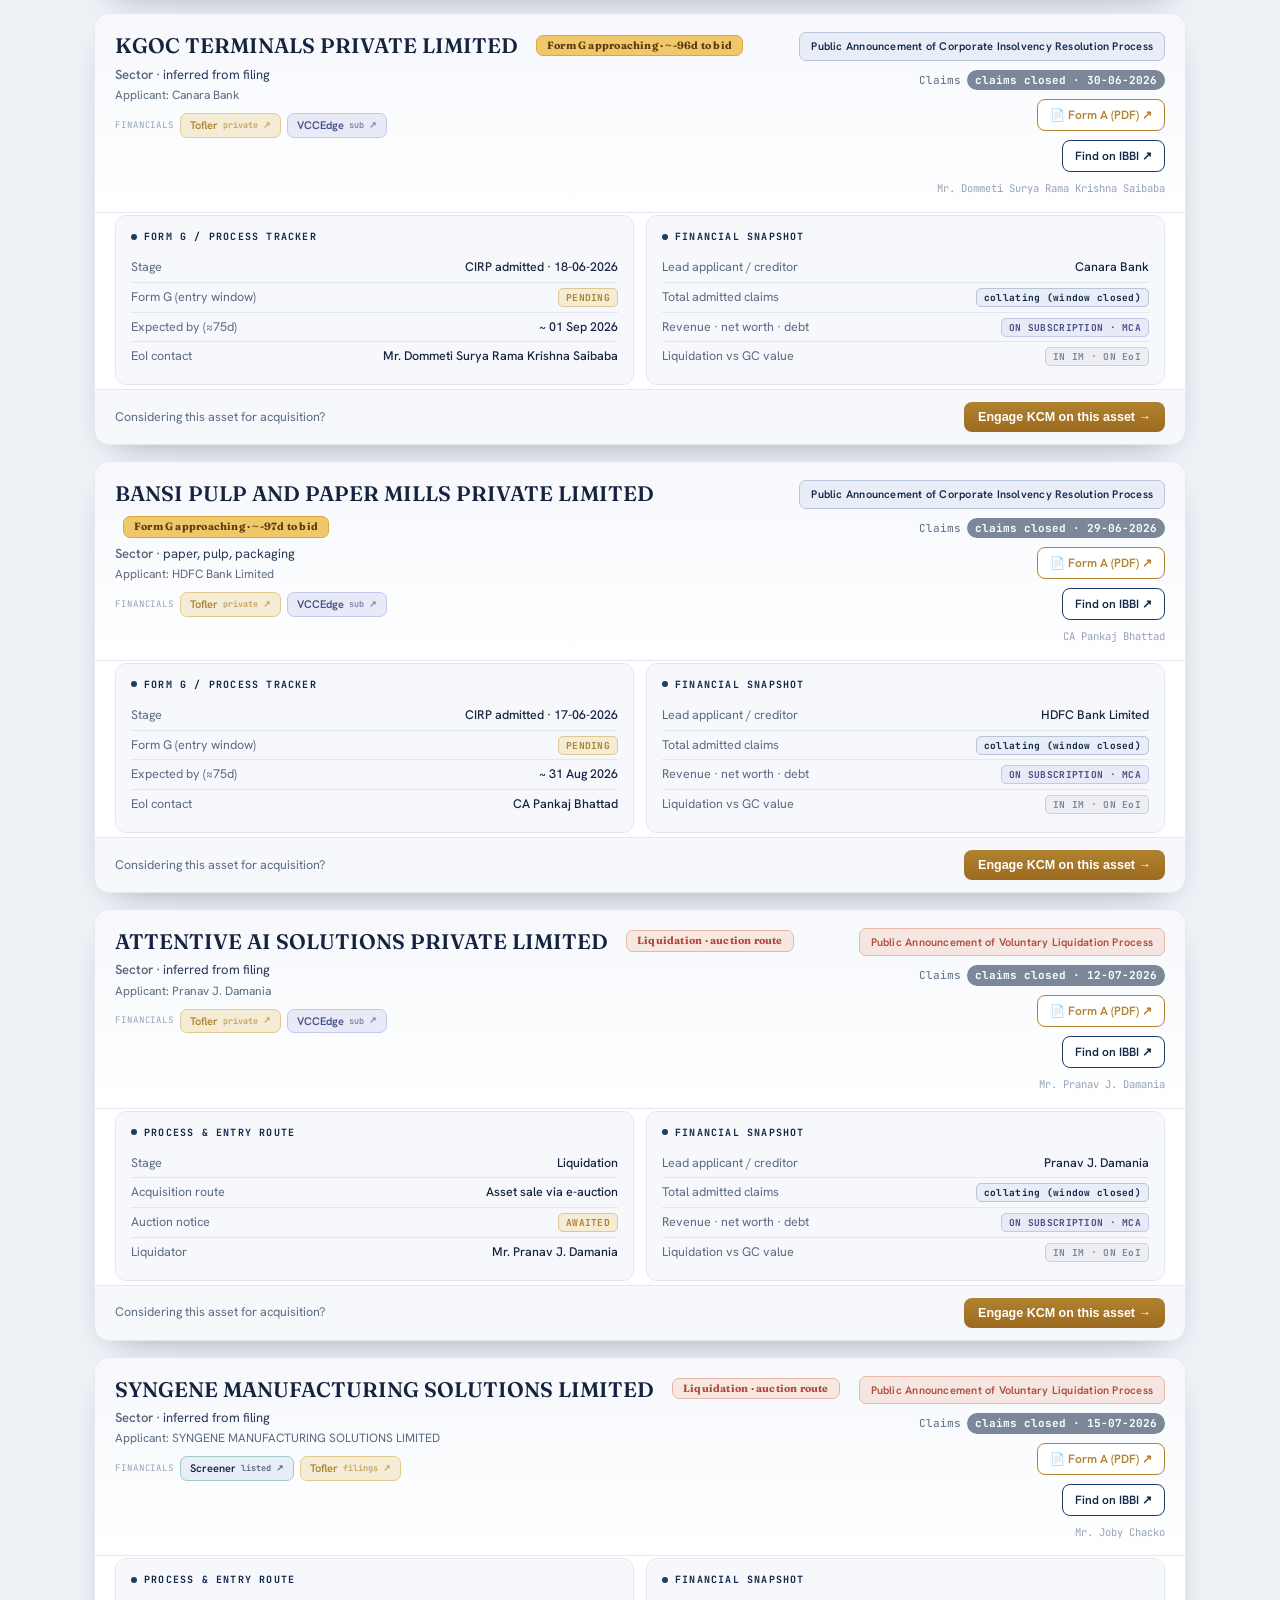
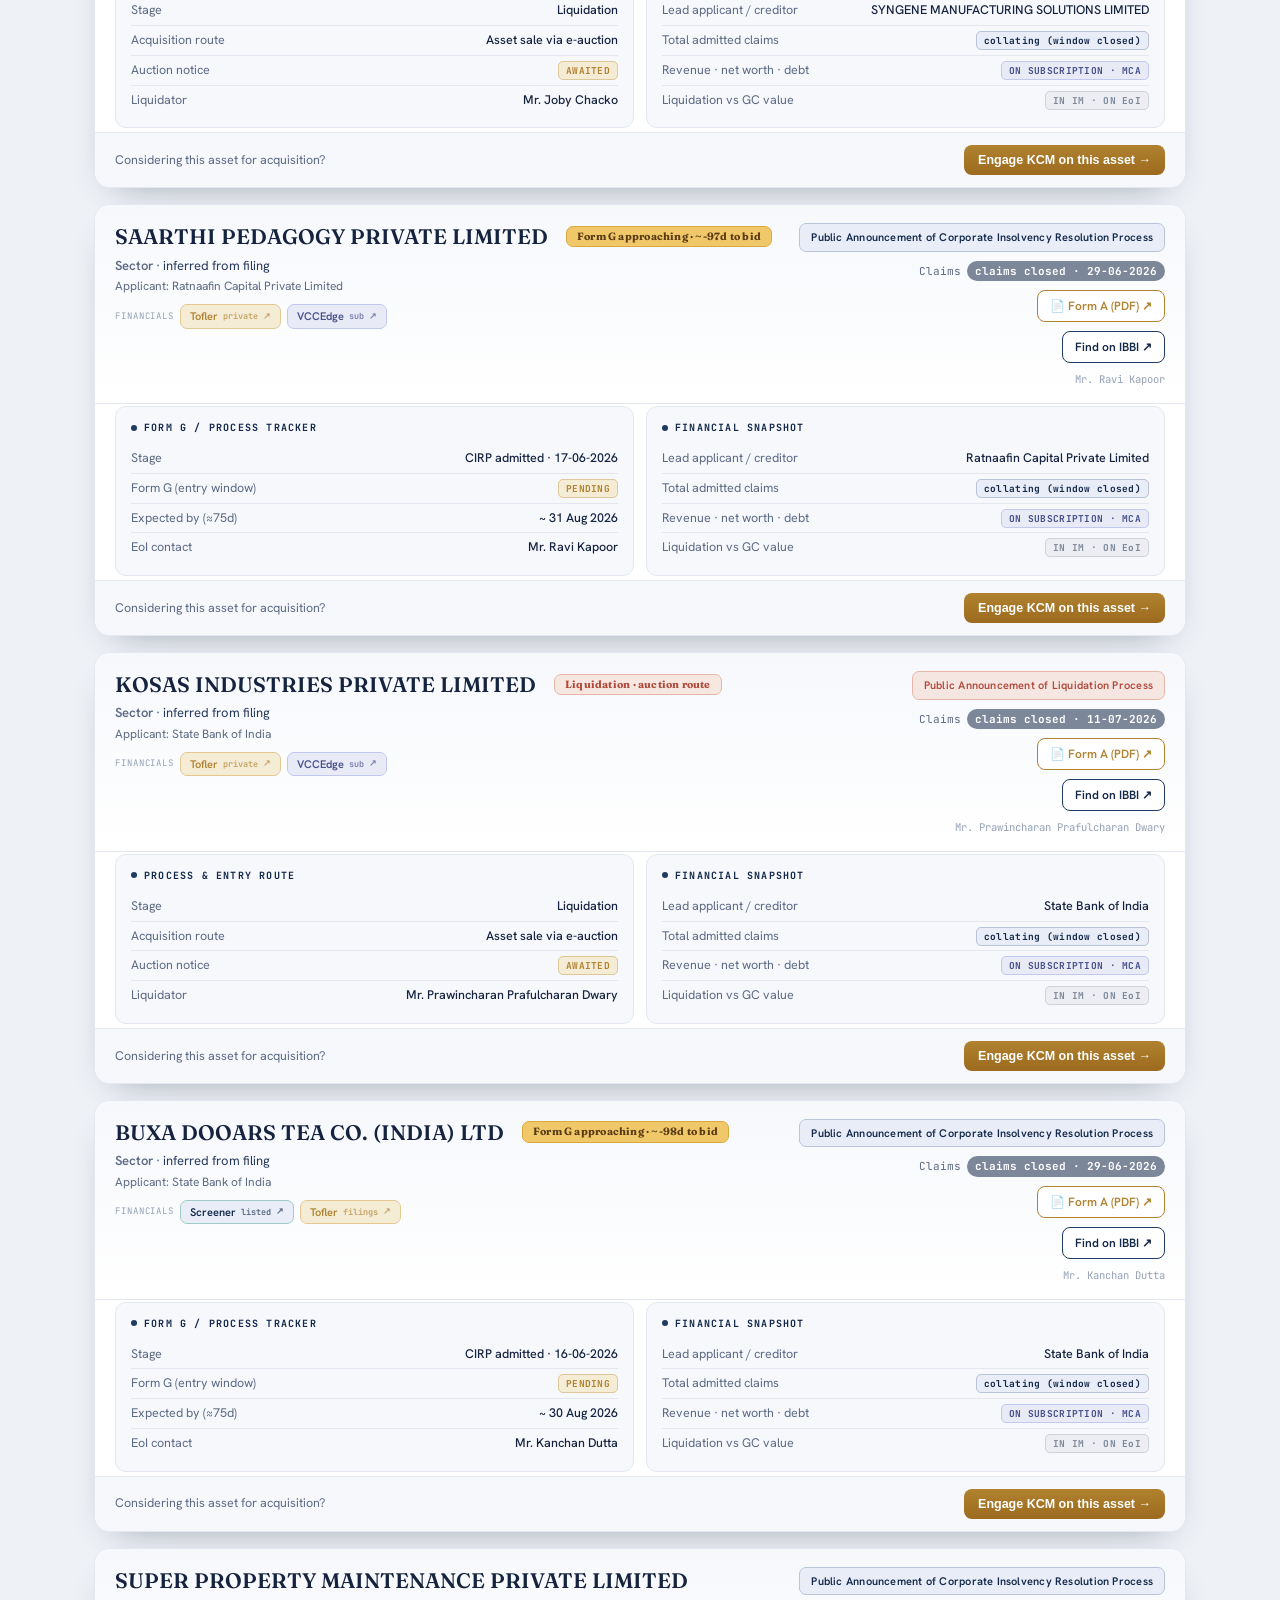
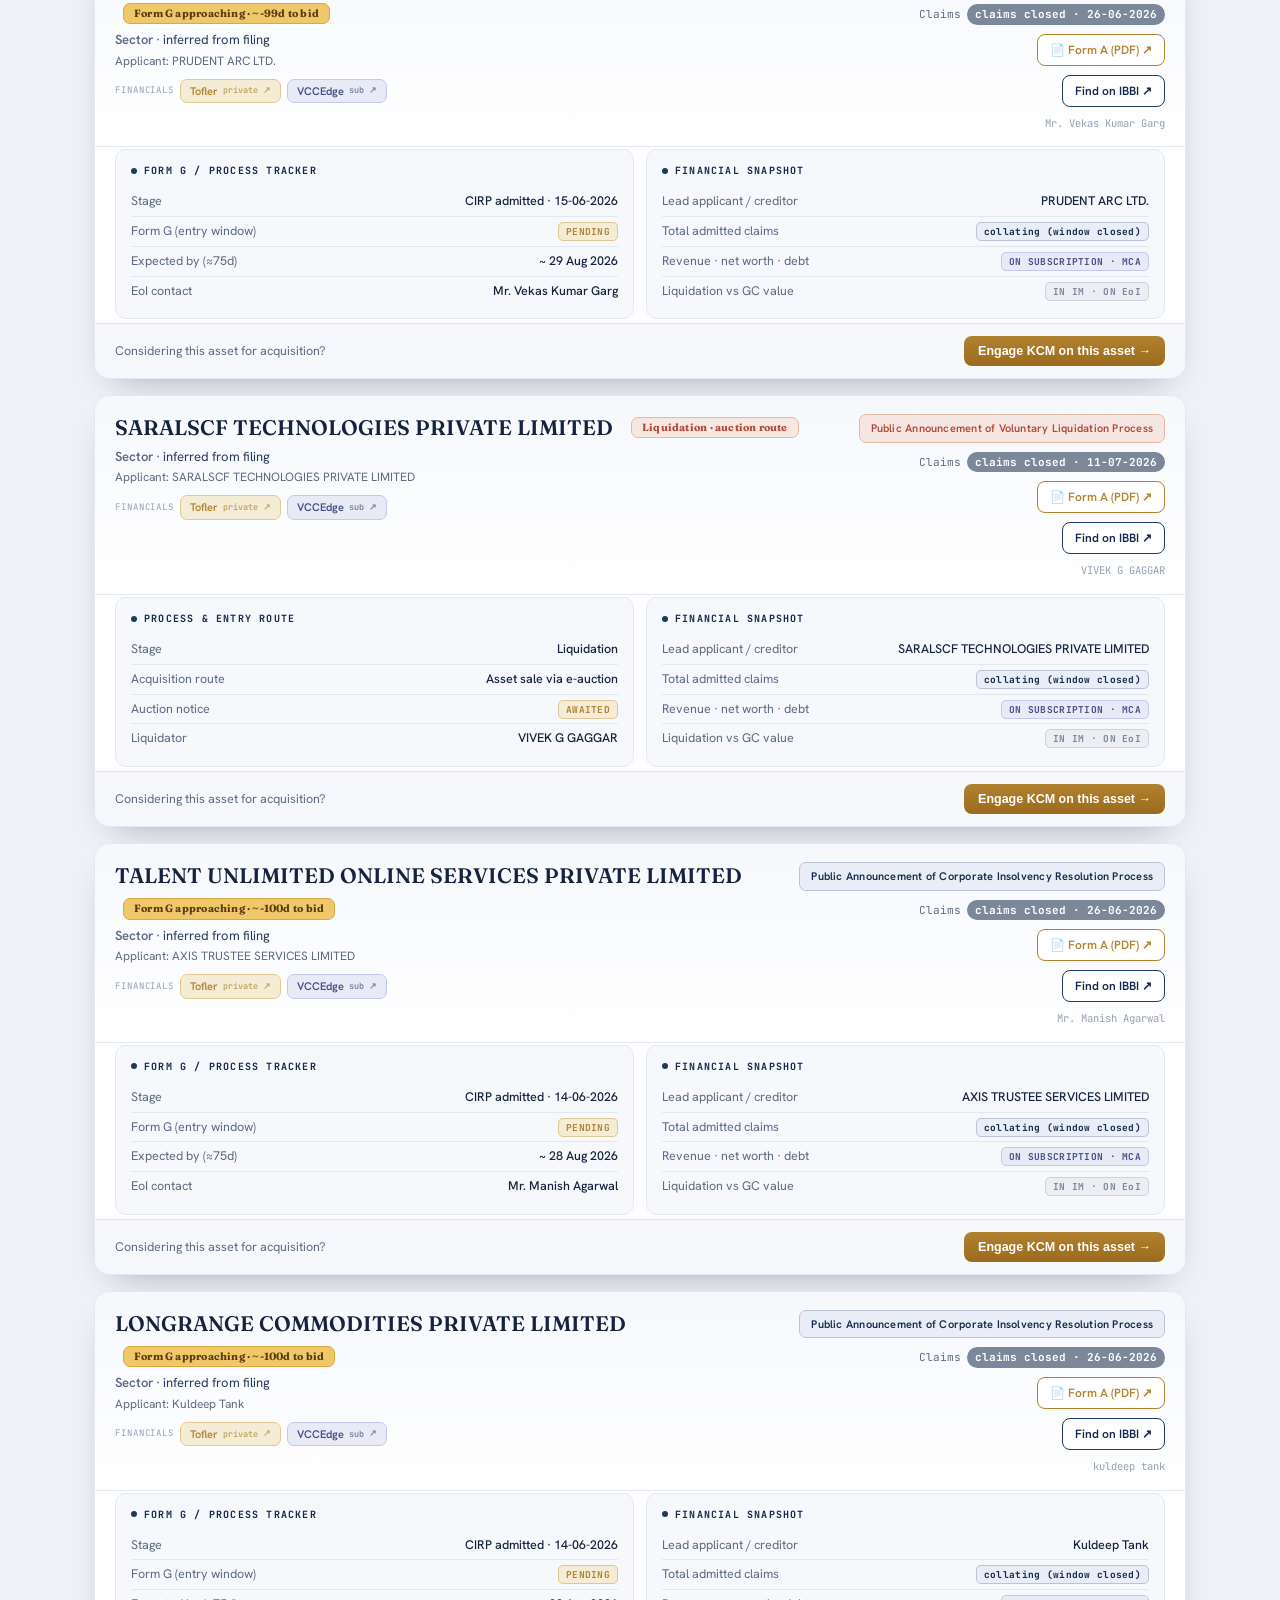
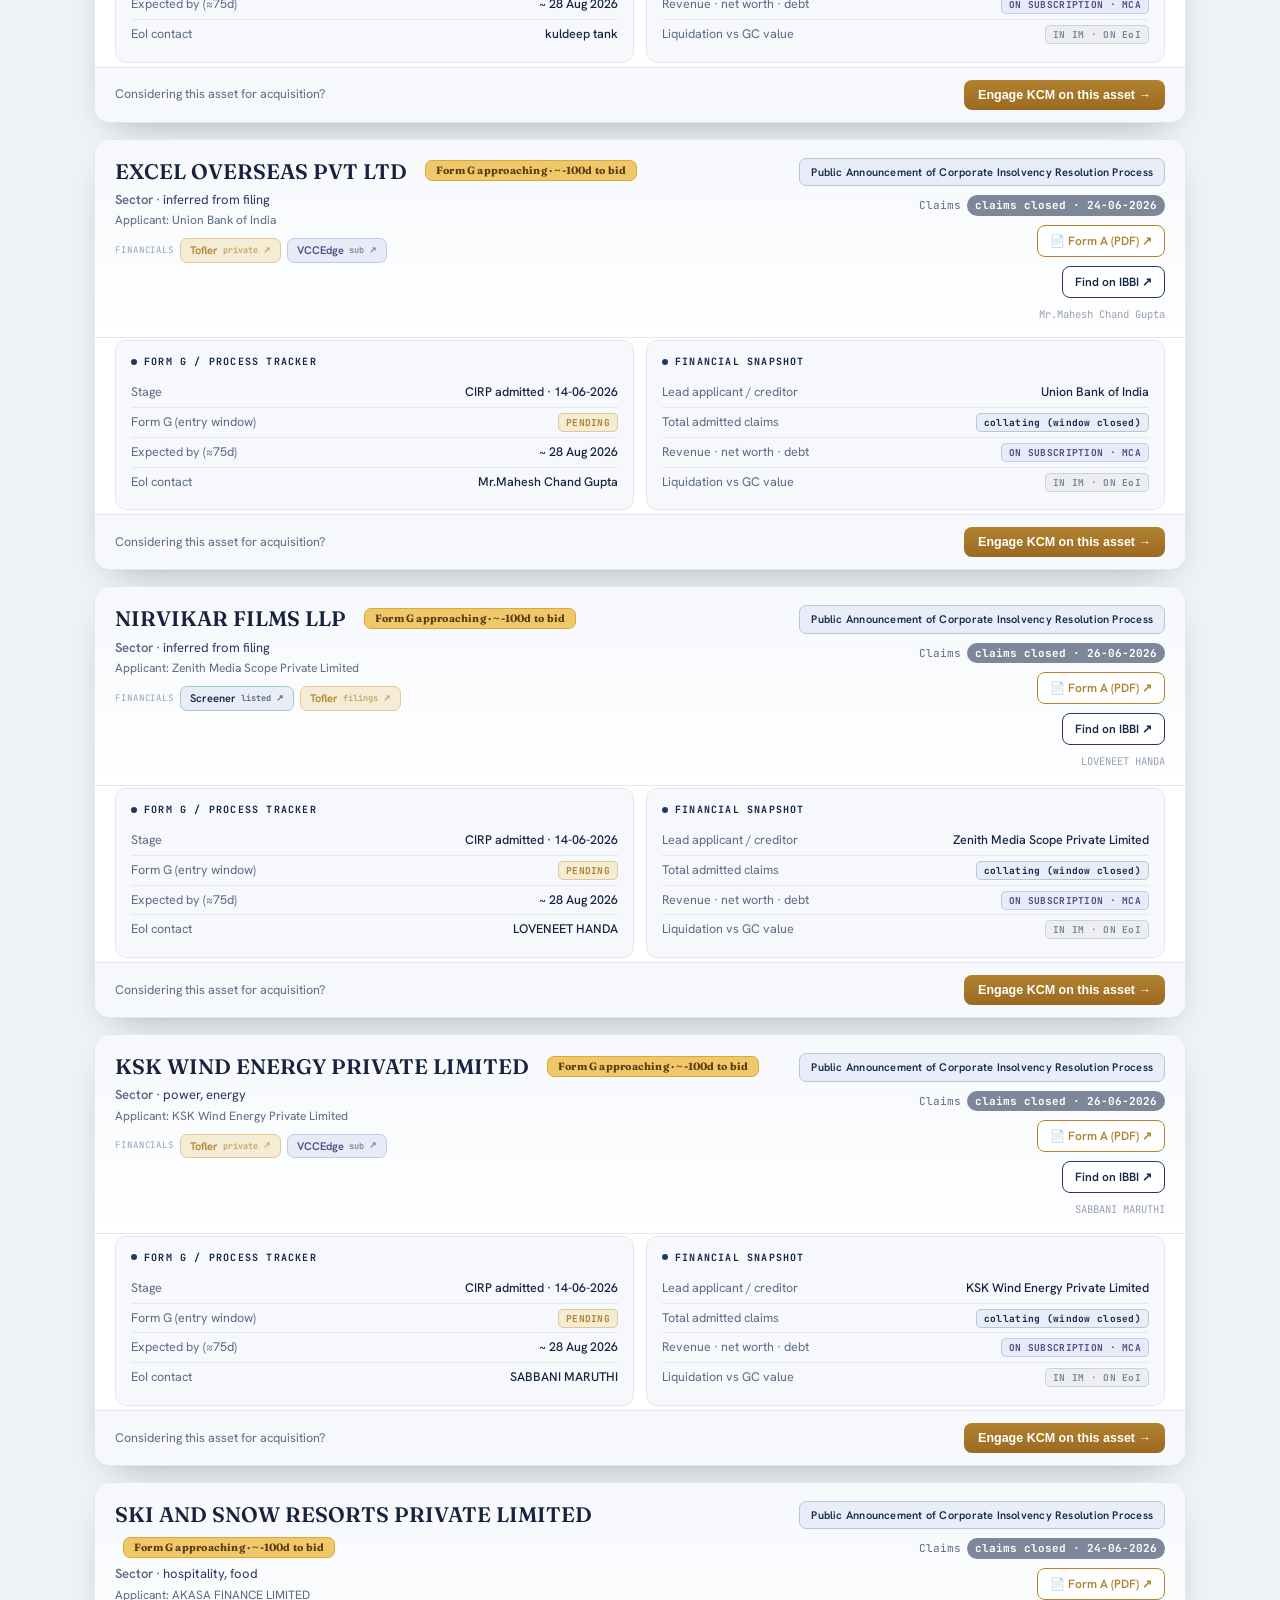
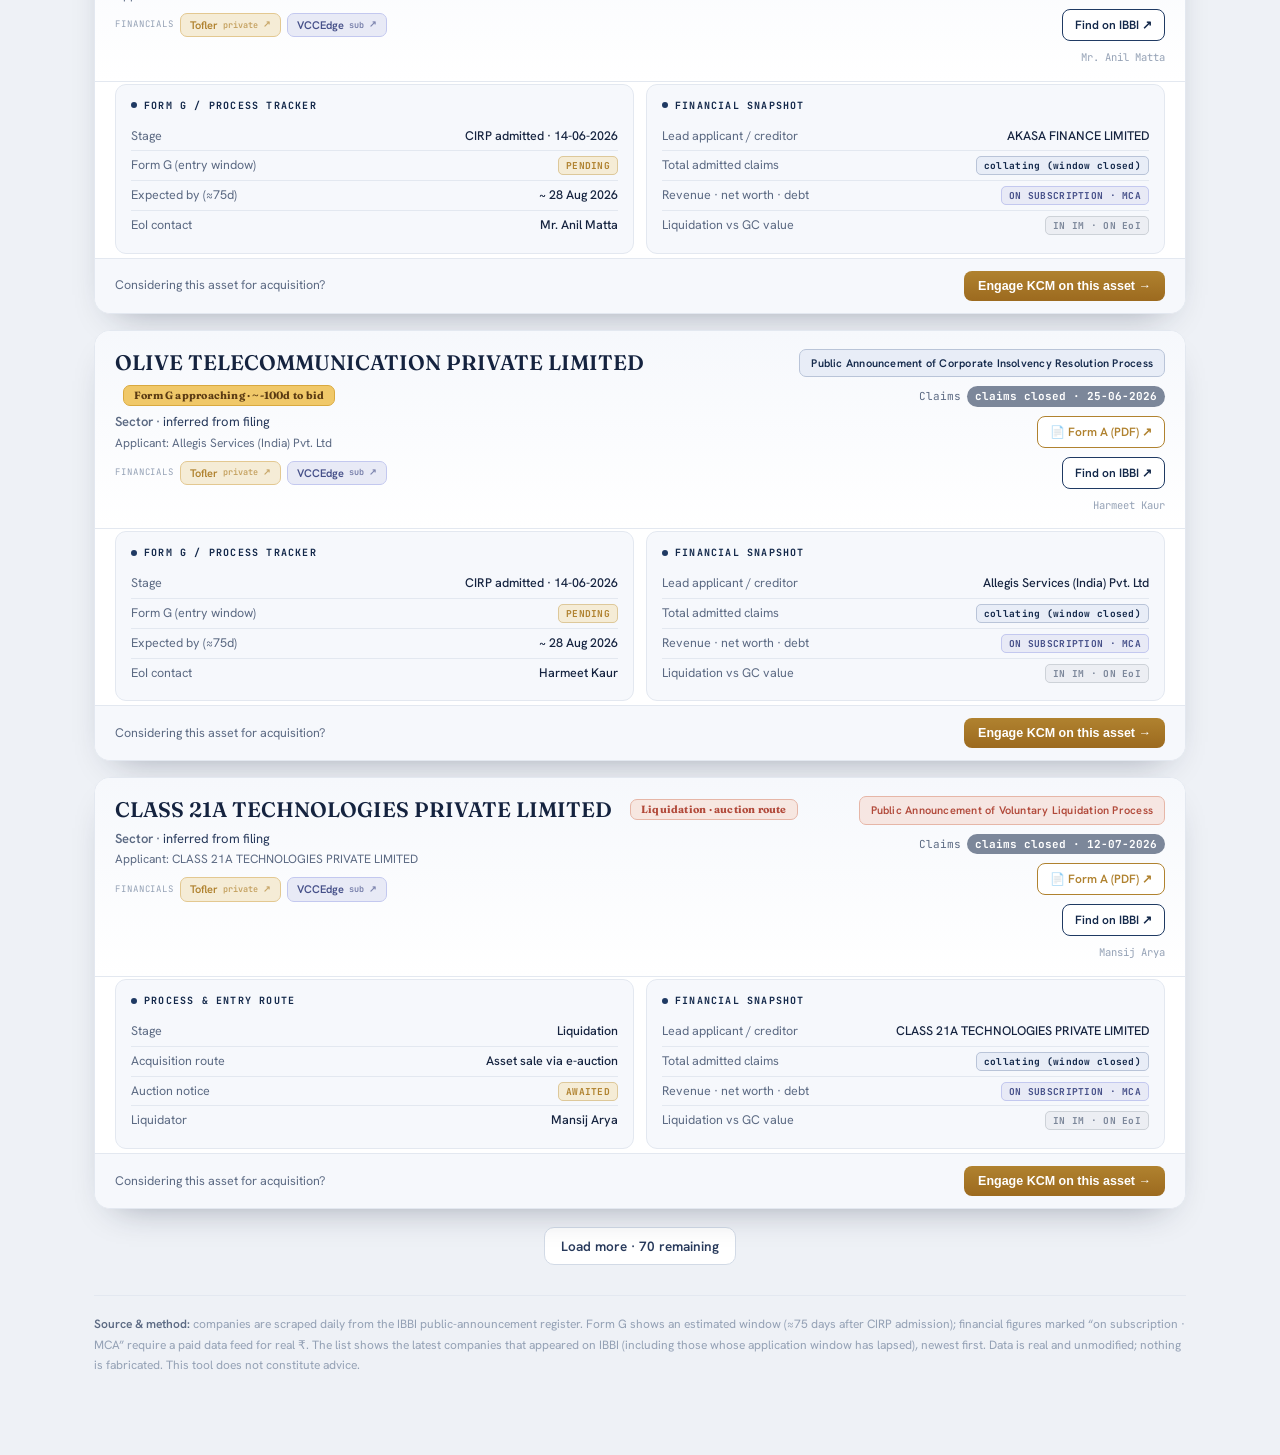
==== commit 4811704f: "Web-research company profiles (Claude + web search, cached) - enrich.py: per-company official site +" ====
--- a/public/index.html
+++ b/public/index.html
@@ -6,7 +6,7 @@
 <title>KCM IBC Finder · K C Mehta &amp; Co</title>
 <link rel="preconnect" href="https://fonts.googleapis.com"><link rel="preconnect" href="https://fonts.gstatic.com" crossorigin>
 <link href="https://fonts.googleapis.com/css2?family=Fraunces:ital,opsz,wght@0,9..144,400;0,9..144,500;0,9..144,600;0,9..144,700&family=Hanken+Grotesk:wght@400;500;600;700&family=JetBrains+Mono:wght@400;500;700&display=swap" rel="stylesheet">
-<link rel="stylesheet" href="core.css?v=2">
+<link rel="stylesheet" href="core.css?v=4">
 </head>
 <body data-brand="kcm">
 <div class="wrap">
@@ -74,7 +74,7 @@
 window.ENGAGE_FORM_URL = "";
 window.ENGAGE_KEY = "";
 </script>
-<script src="core.js?v=3"></script>
+<script src="core.js?v=4"></script>
 <script>CORE.init({ brand: "kcm", dataUrl: (window.DATA_URL || "data.json"), fallbackUrl: "data.json" });</script>
 </body>
 </html>
--- a/public/core.css
+++ b/public/core.css
@@ -113,6 +113,11 @@
 .vchain{font-size:13px;color:var(--ink2);margin-top:6px}
 .vchain b{color:var(--muted);font-weight:600}
 .applicant{font-size:12px;color:var(--muted);margin-top:2px}
+.profile{margin-top:10px;background:var(--card2);border:1px solid var(--line);border-left:3px solid var(--amber);border-radius:9px;padding:10px 13px;font-size:12.5px;color:var(--ink2);line-height:1.5}
+.profile .ptag{font-family:'JetBrains Mono',monospace;font-size:8.5px;letter-spacing:.1em;text-transform:uppercase;color:var(--amber);font-weight:700}
+.profile b{color:var(--muted)}
+.profile a{color:var(--teal-d);font-weight:600}
+.profile .prow2{margin-top:4px;font-size:12px;color:var(--muted)}
 .reslinks{display:flex;gap:6px;flex-wrap:wrap;margin-top:9px;align-items:center}
 .reslabel{font-family:'JetBrains Mono',monospace;font-size:9px;letter-spacing:.1em;text-transform:uppercase;color:var(--faint)}
 .reslink{display:inline-flex;align-items:center;gap:5px;font-size:11px;font-weight:600;color:var(--indigo);background:var(--indigo-soft);border:1px solid #c3c8ef;border-radius:7px;padding:3px 9px;text-decoration:none;transition:filter .15s}
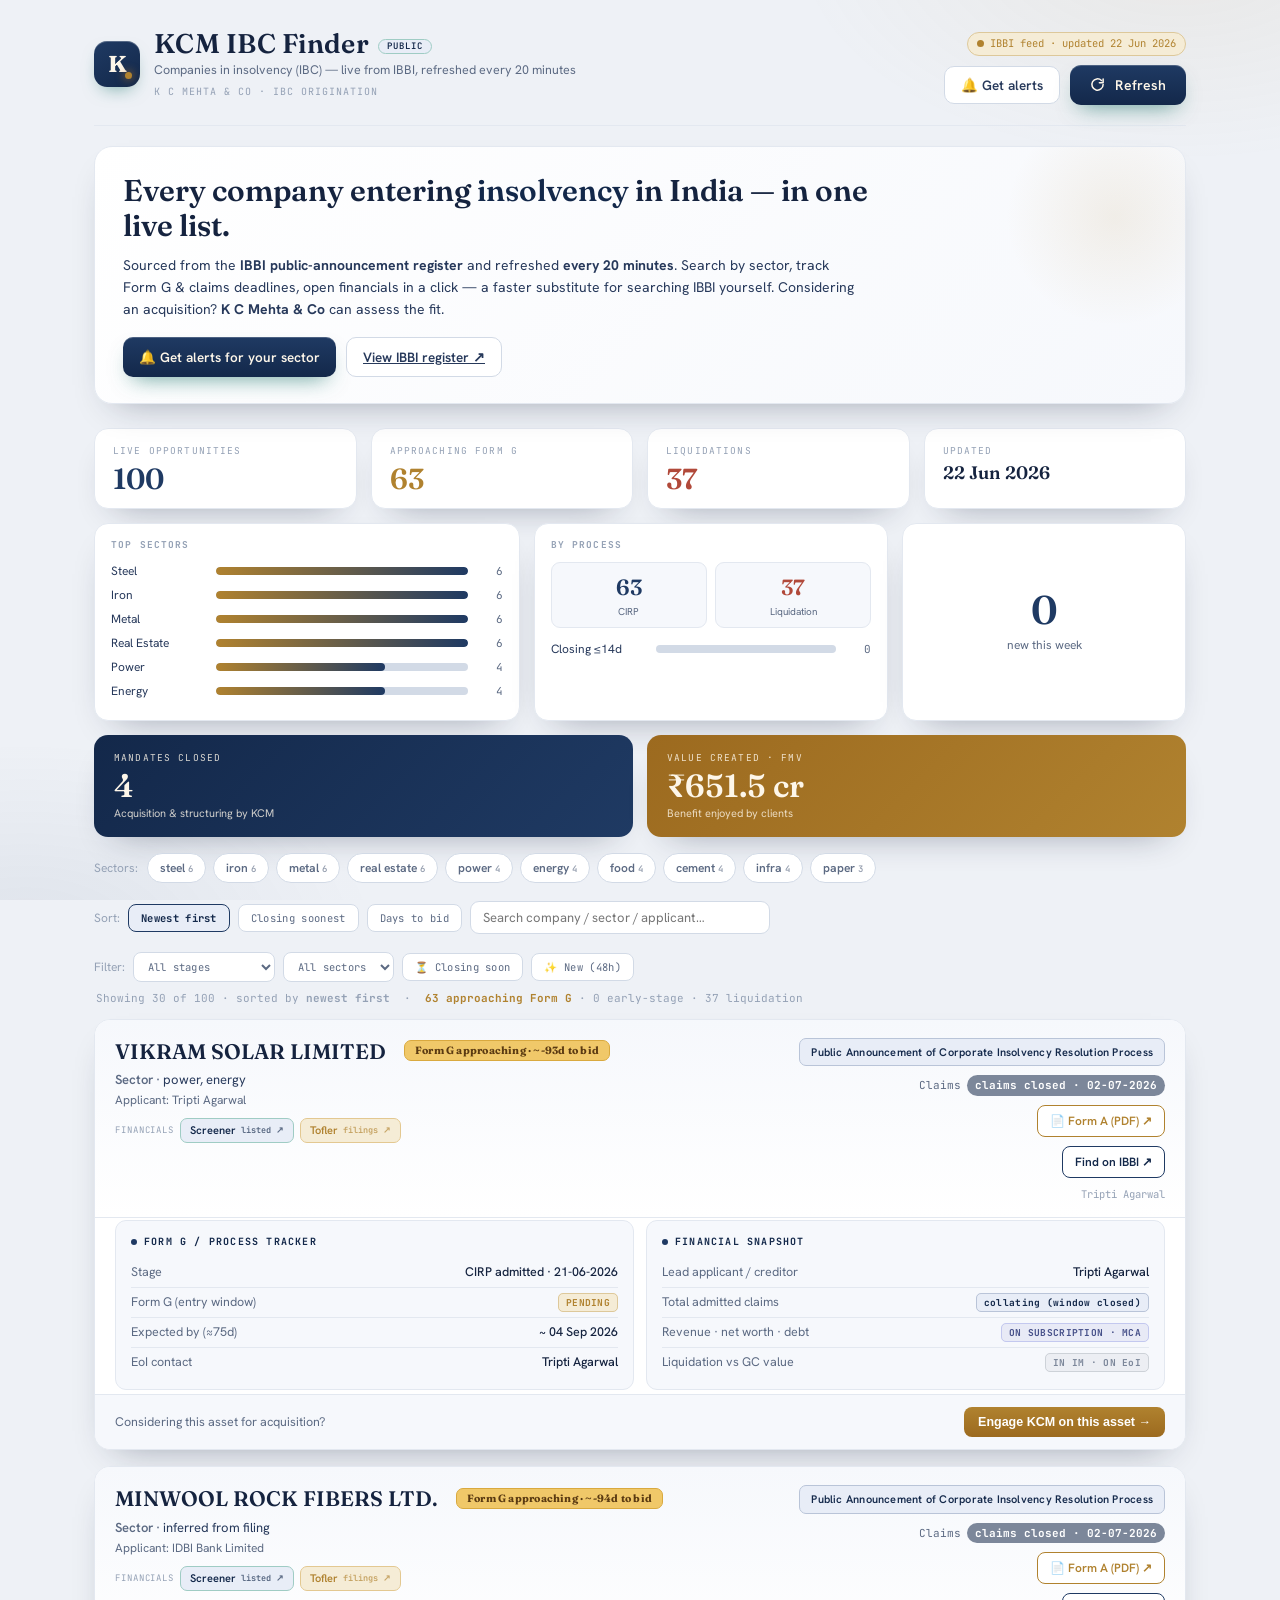
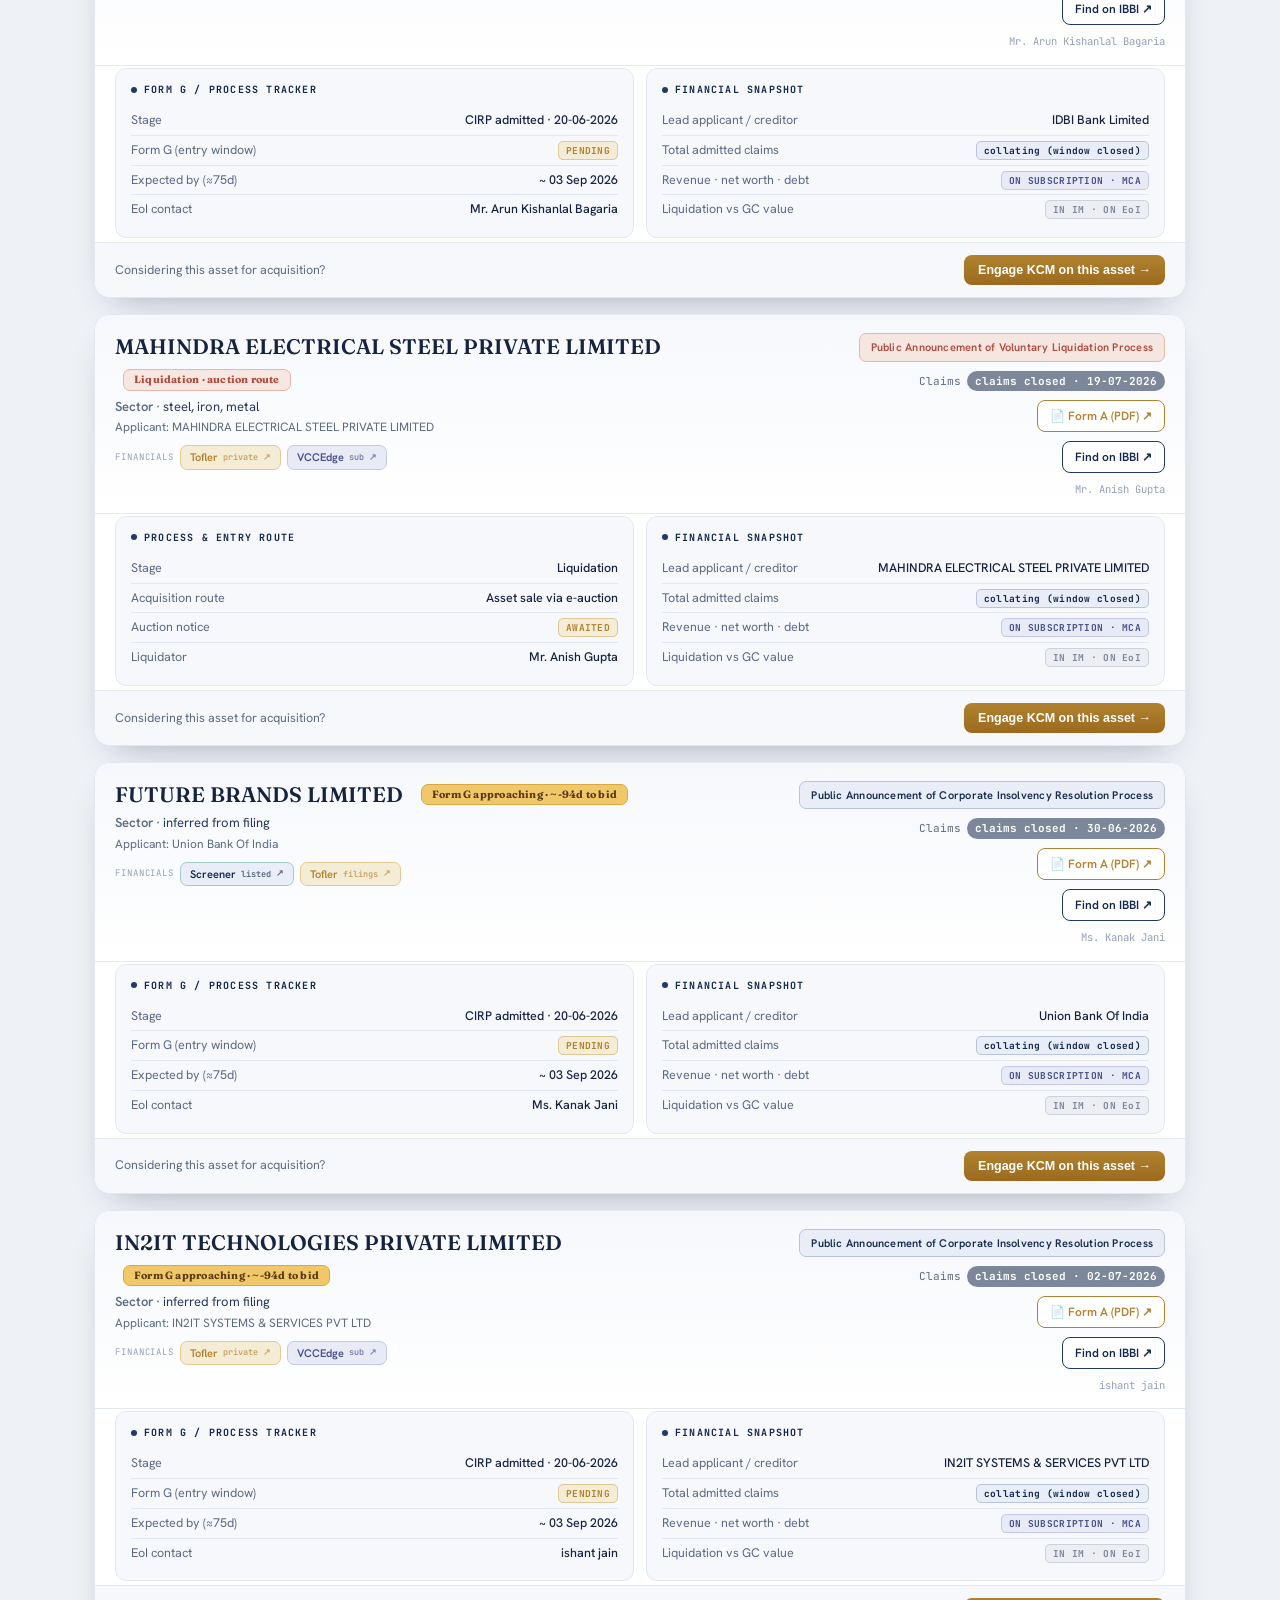
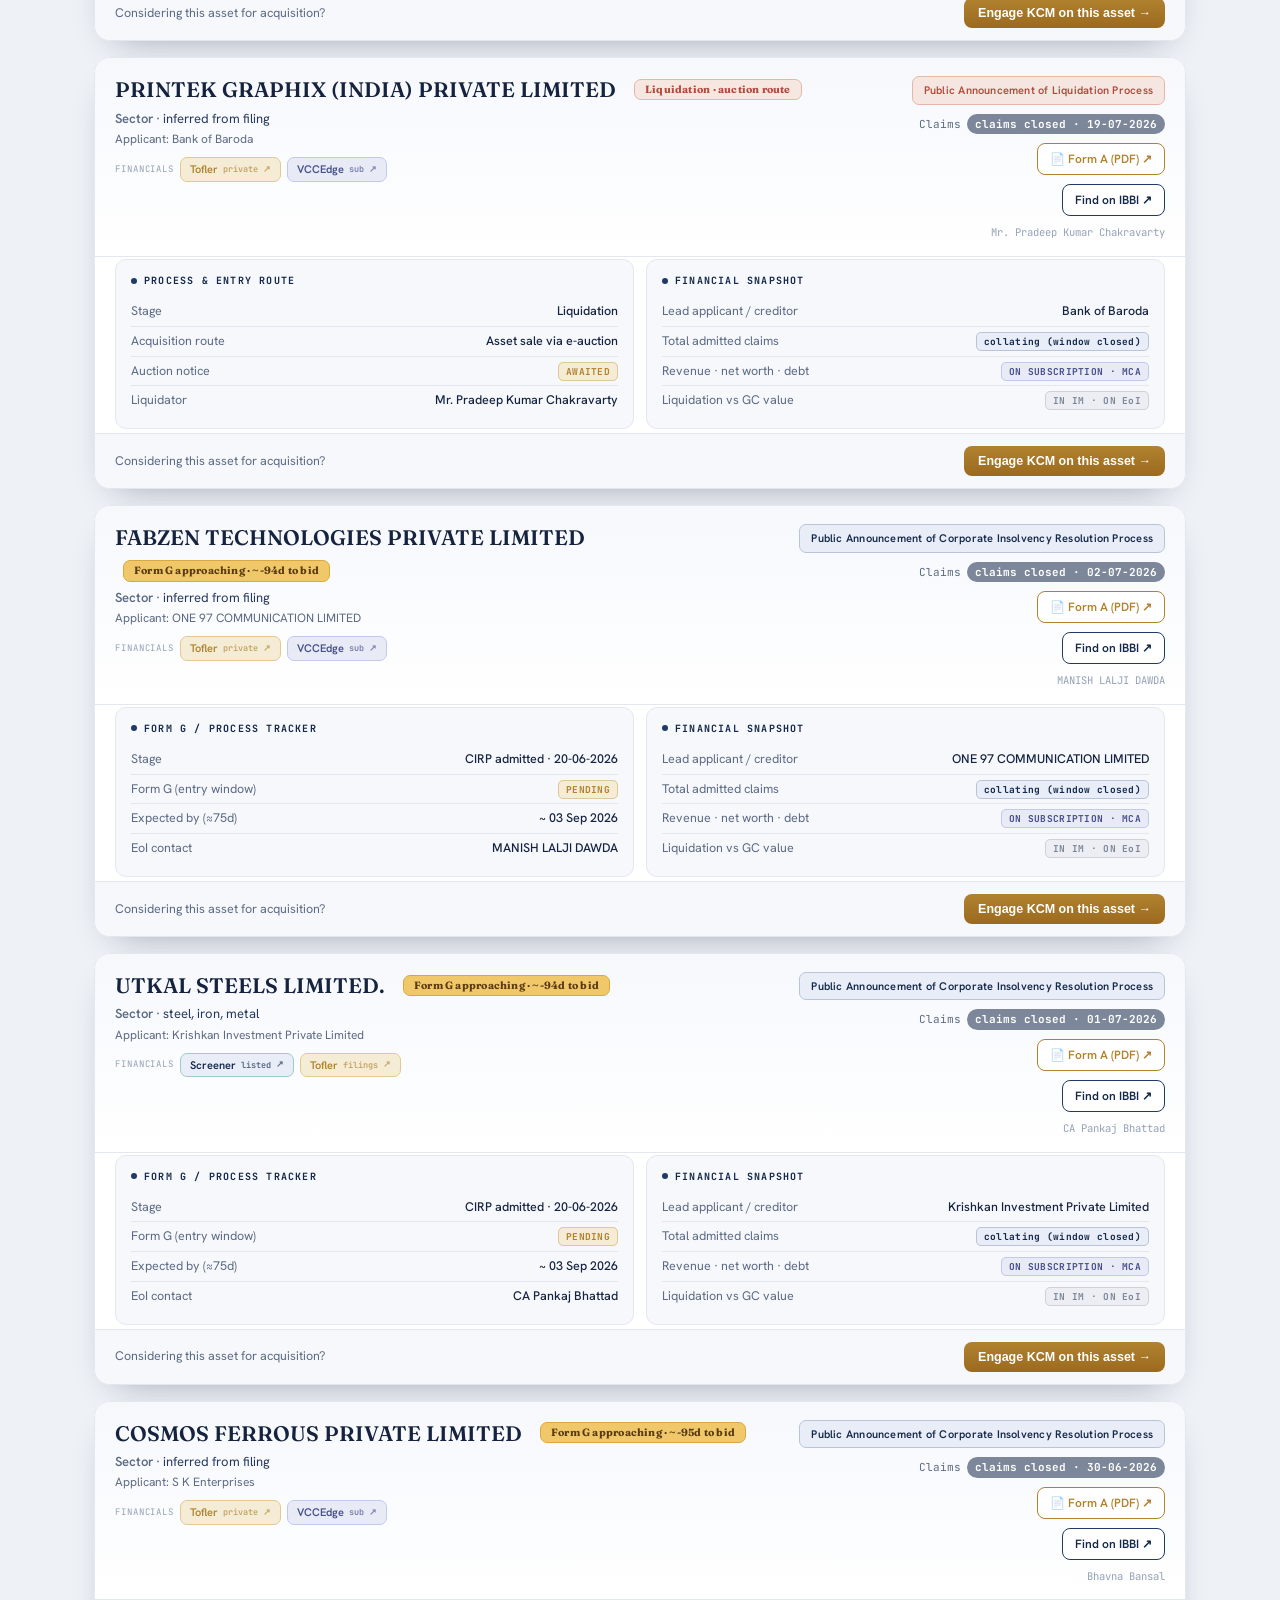
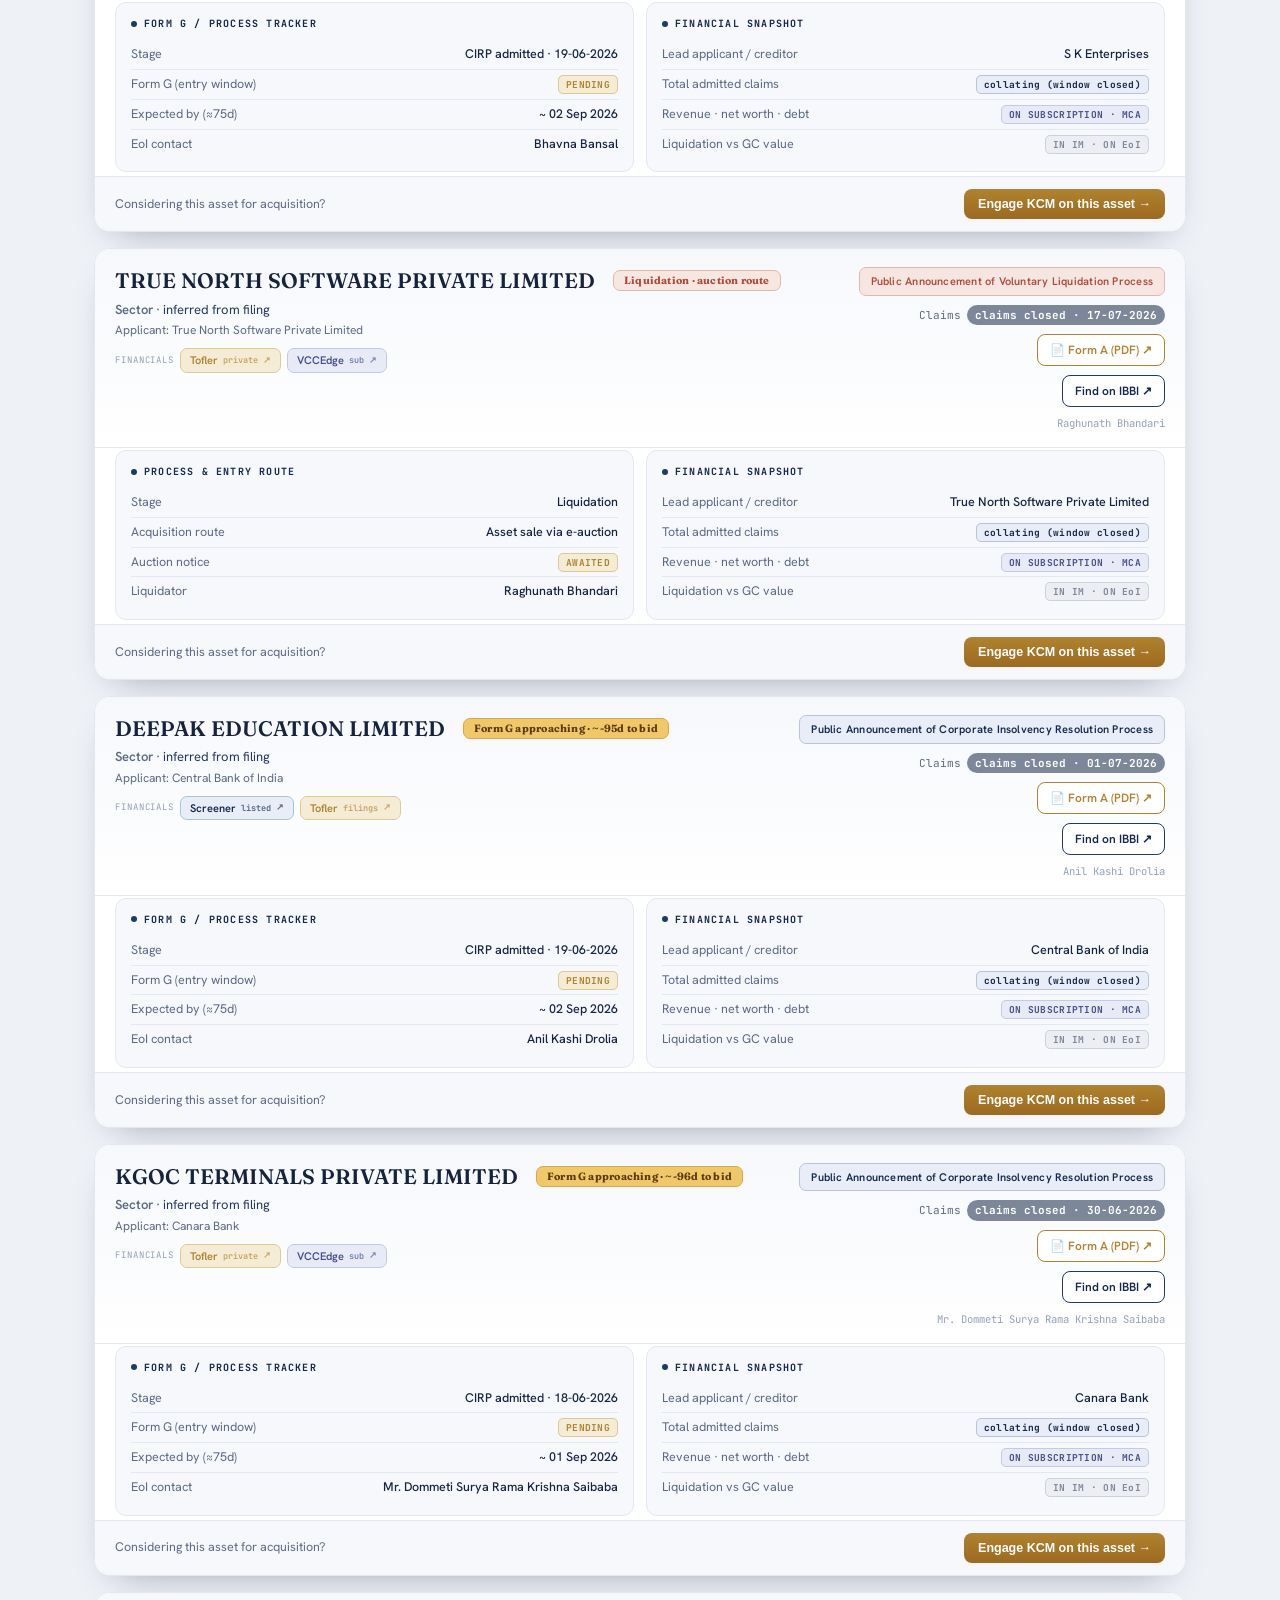
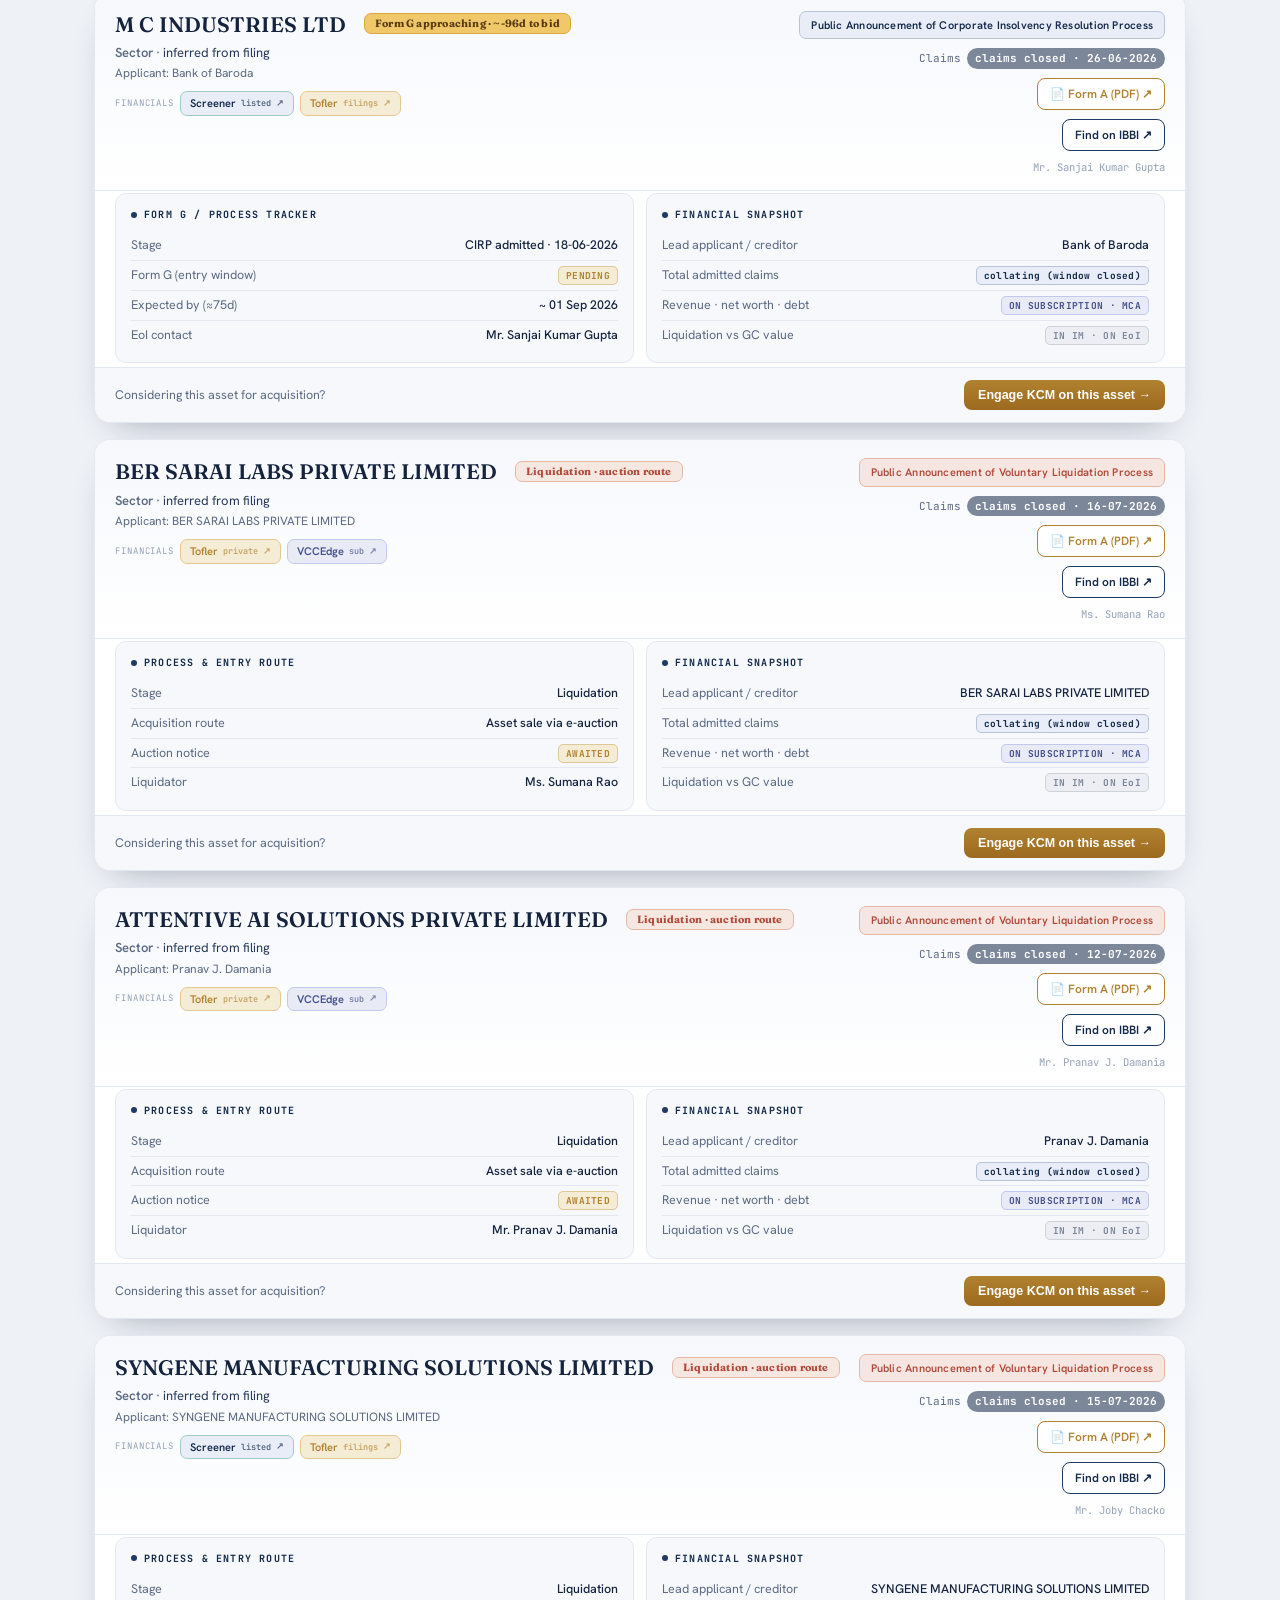
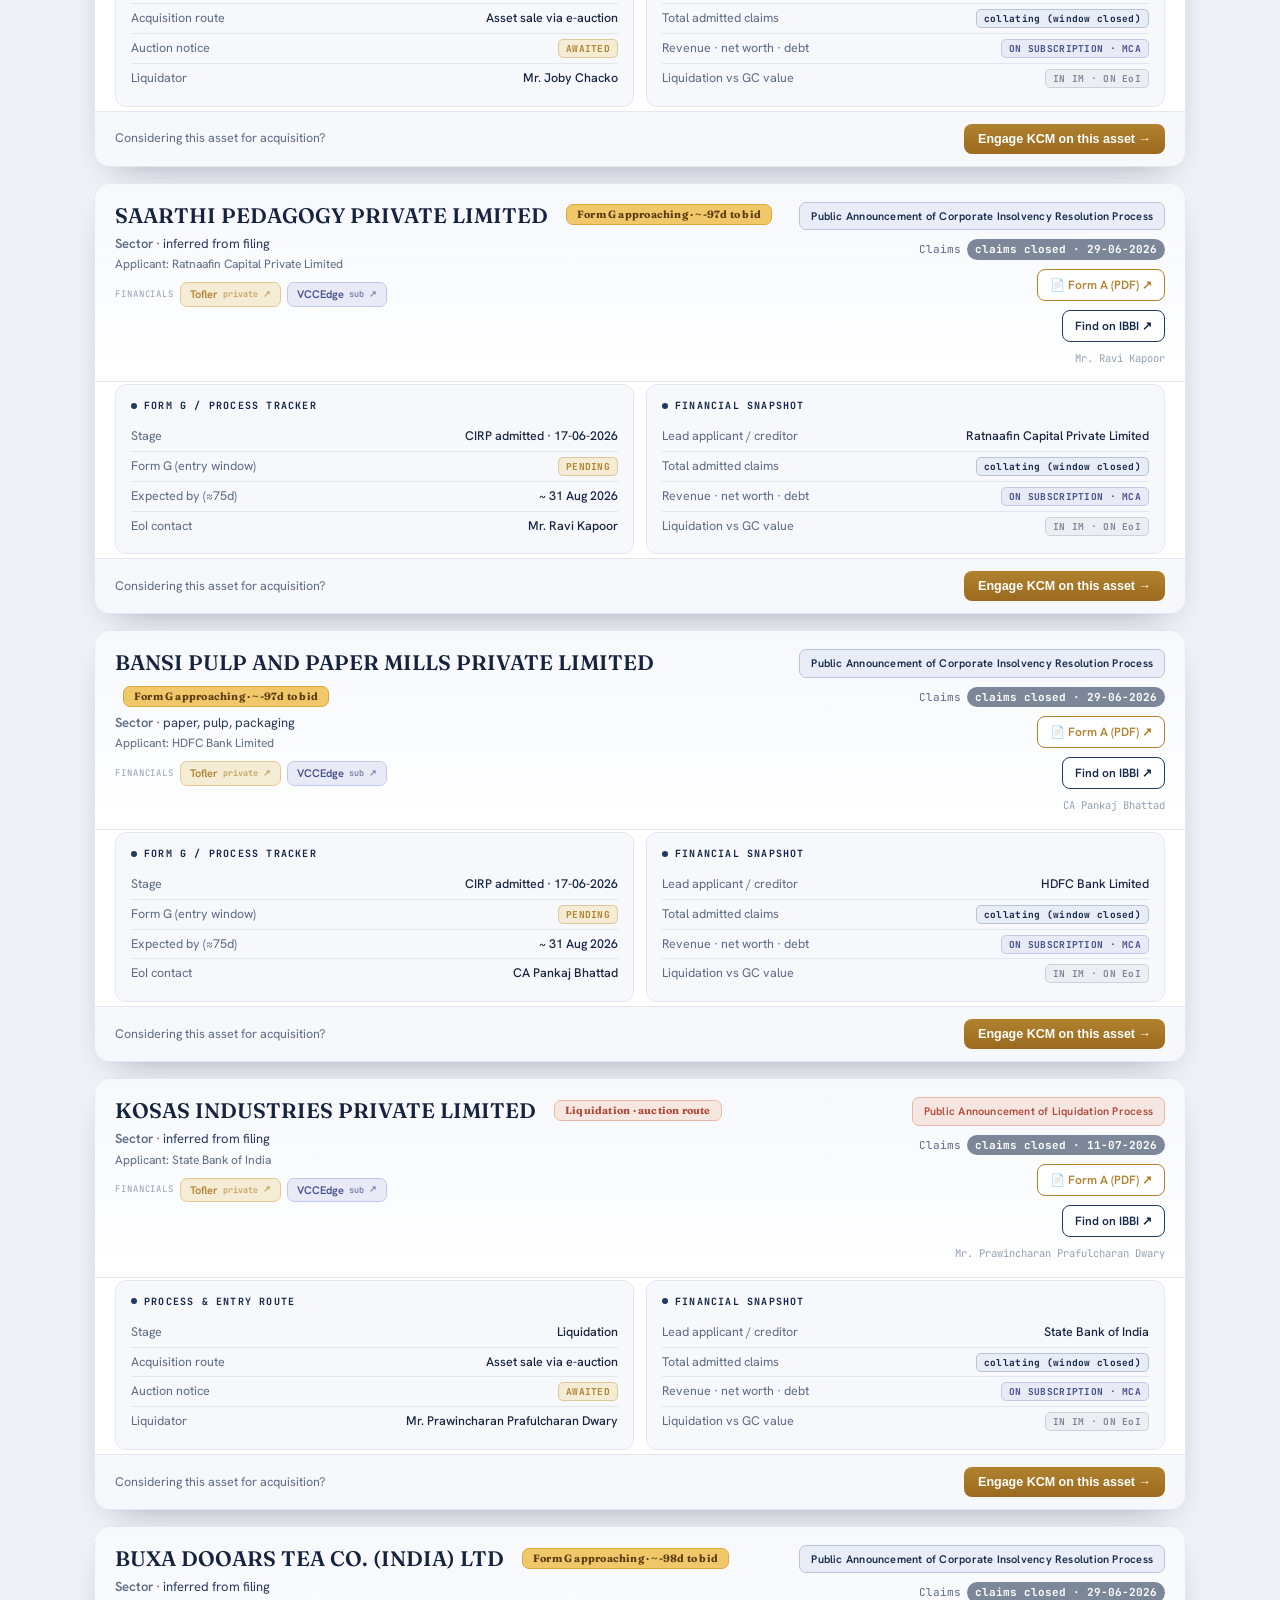
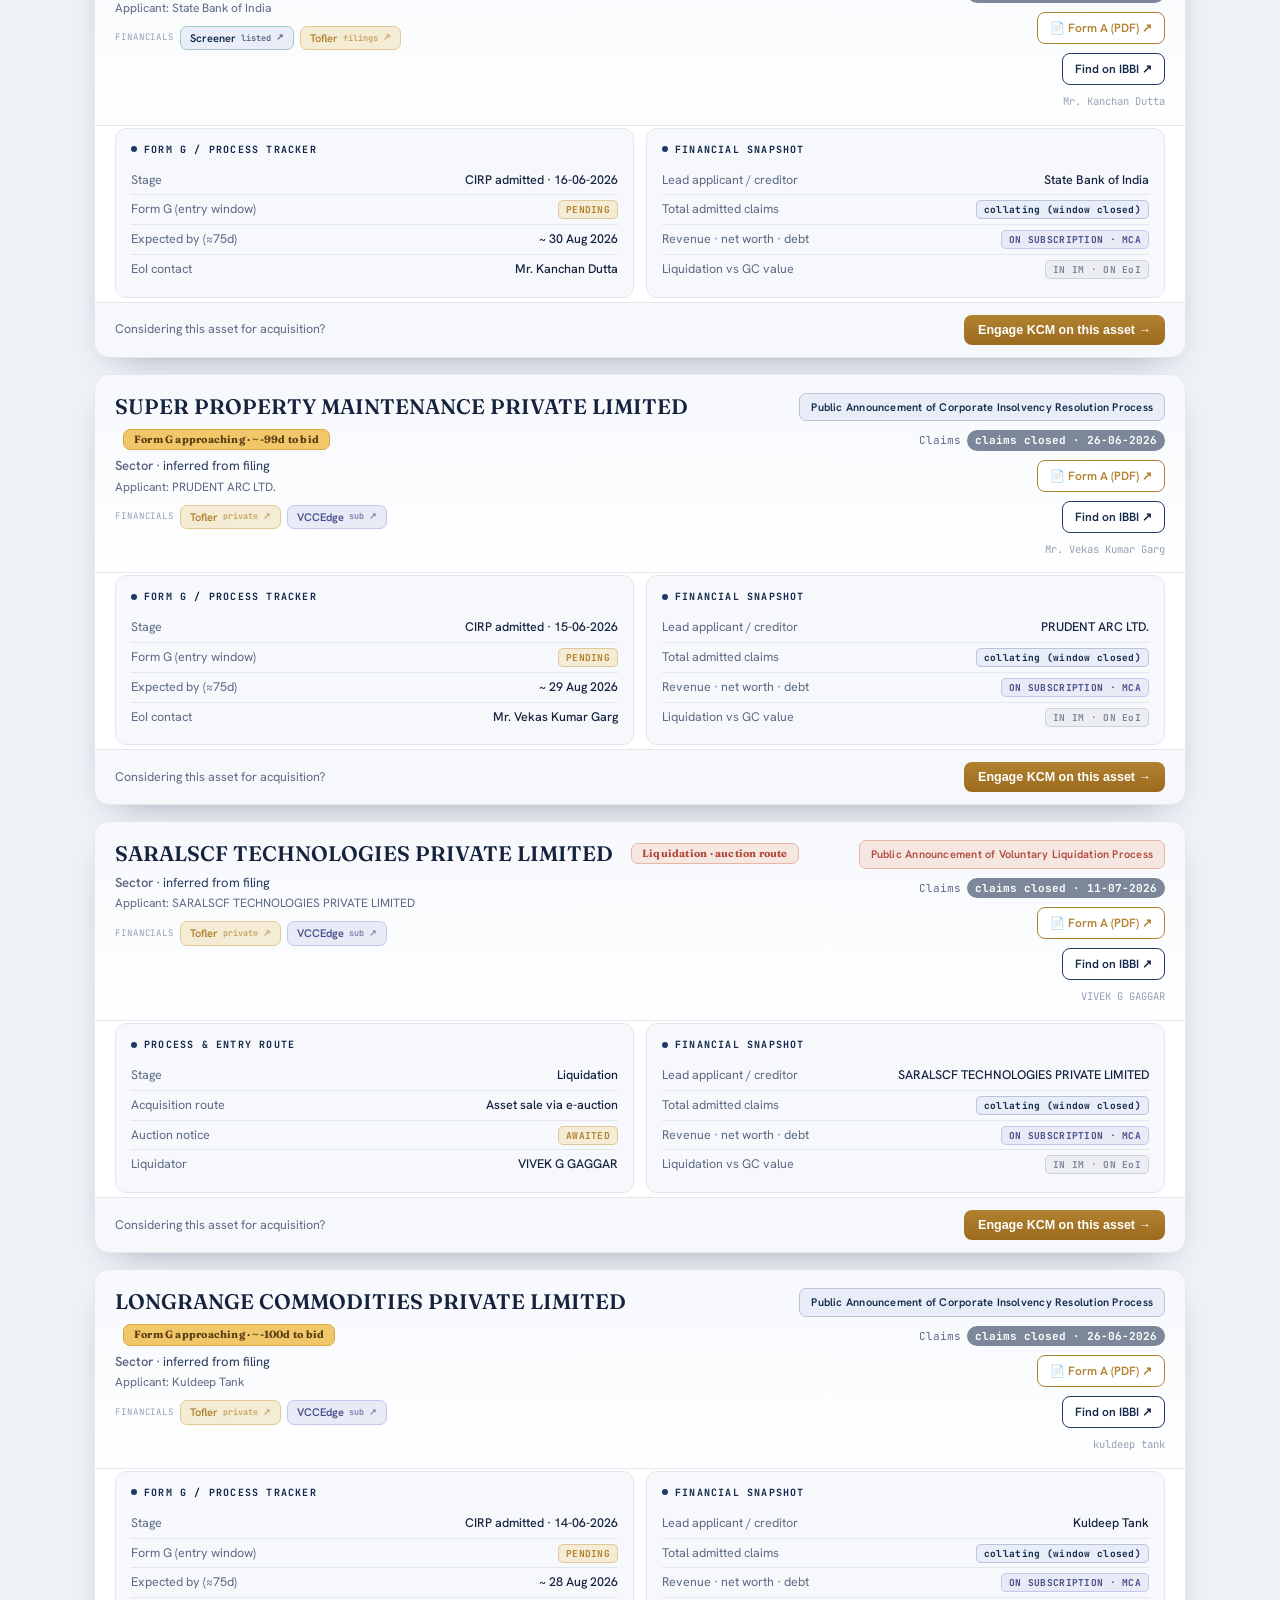
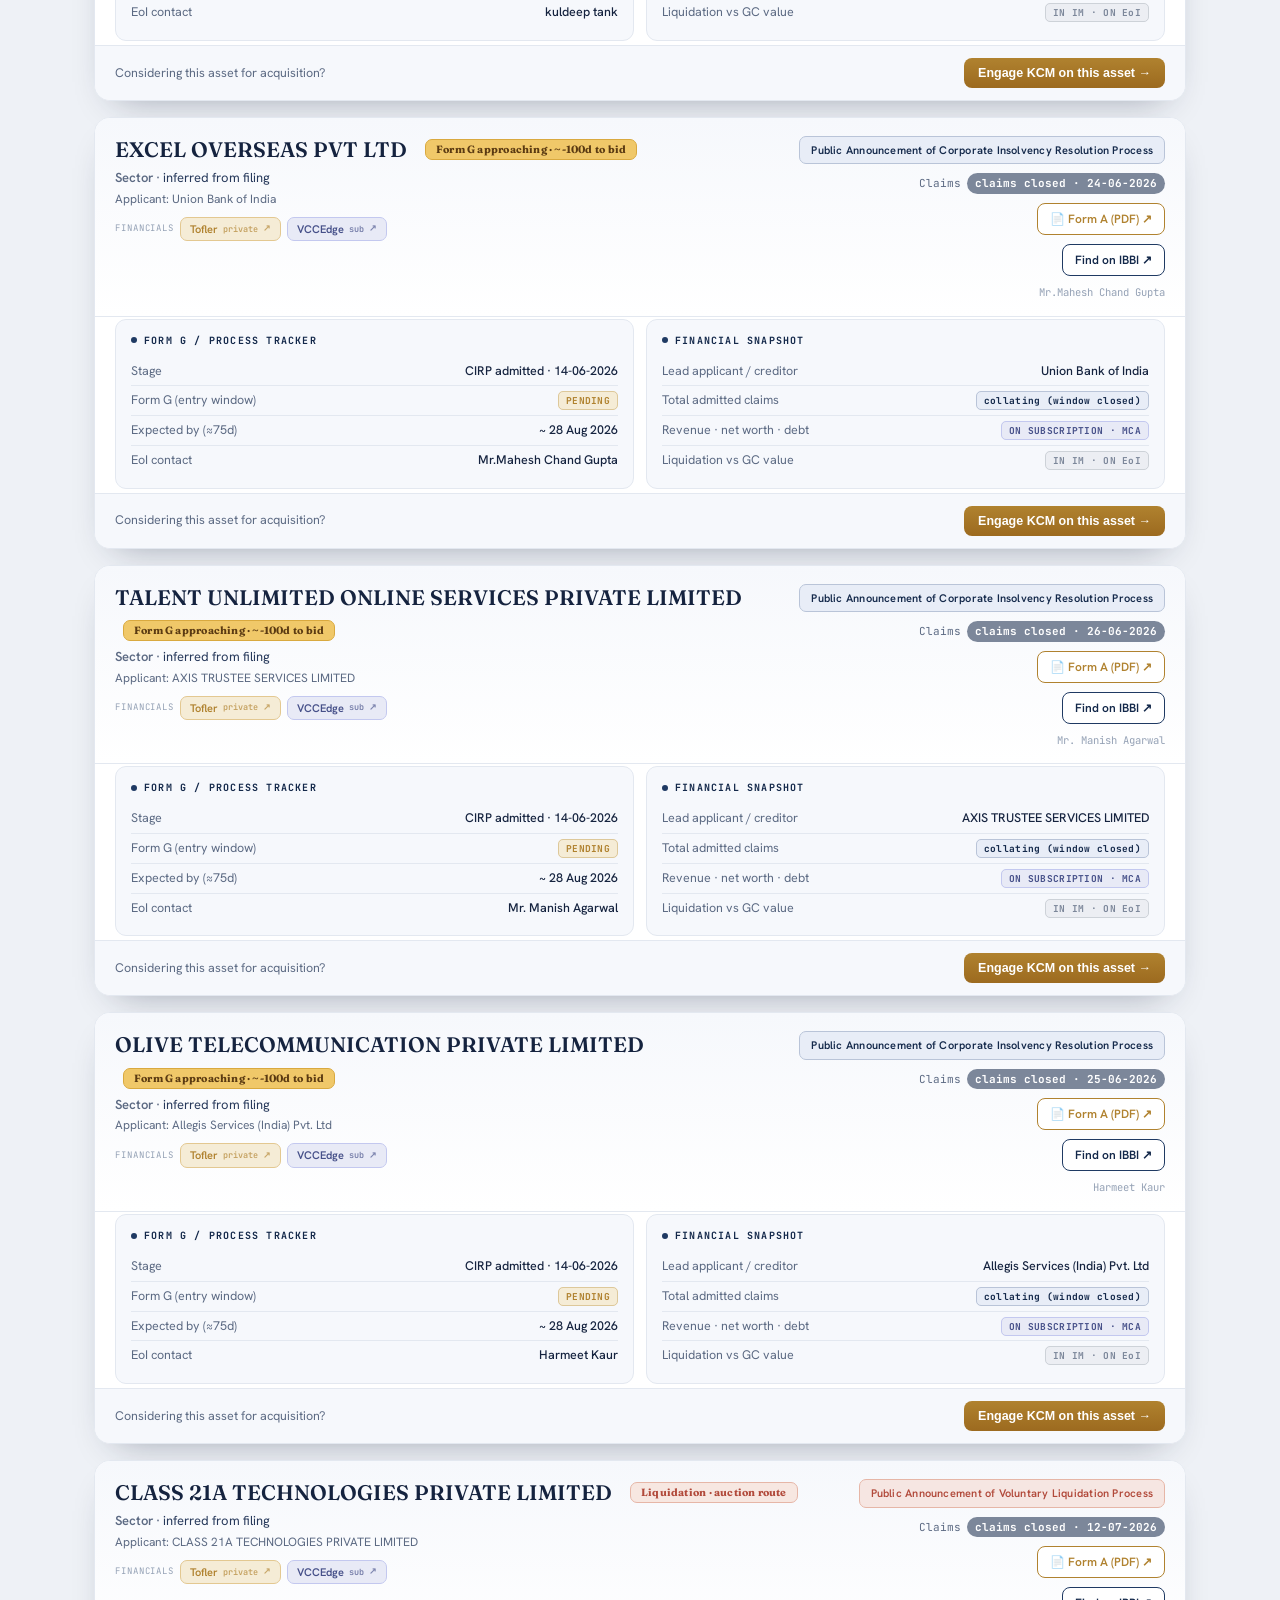
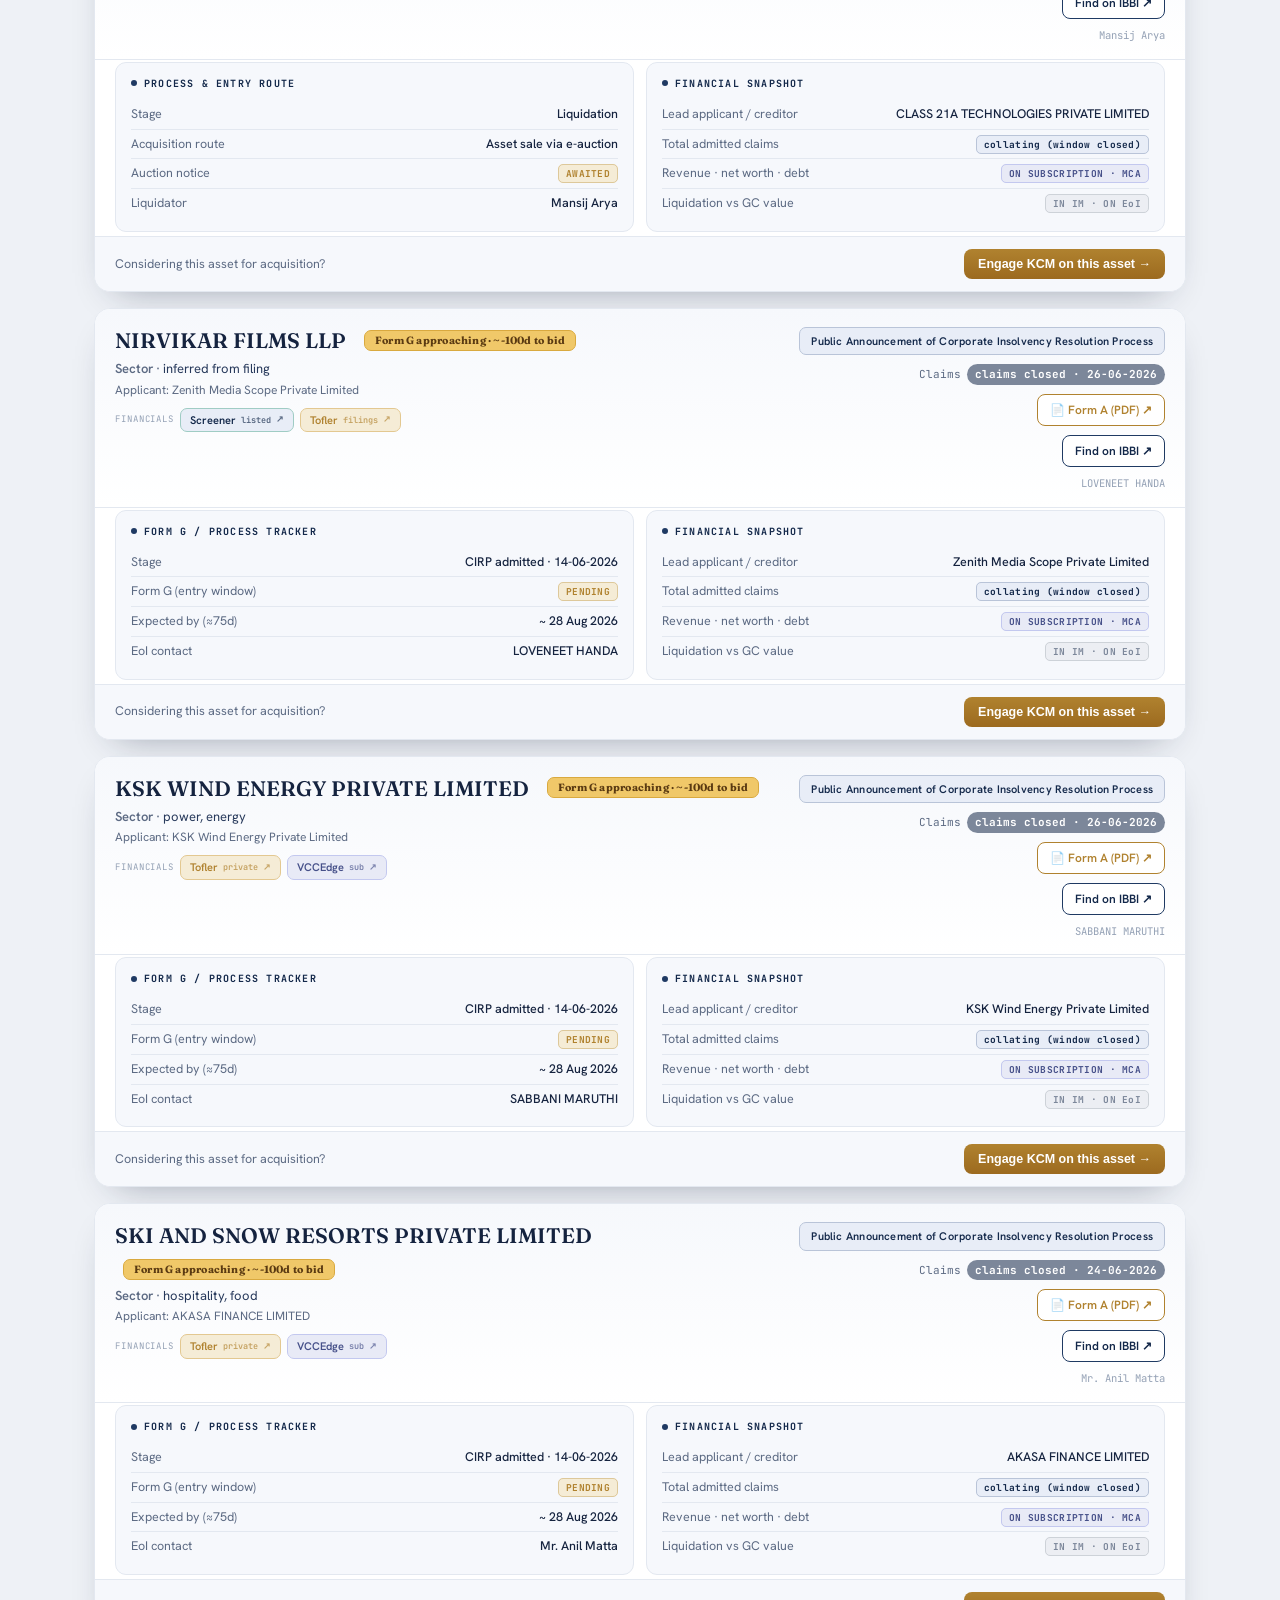
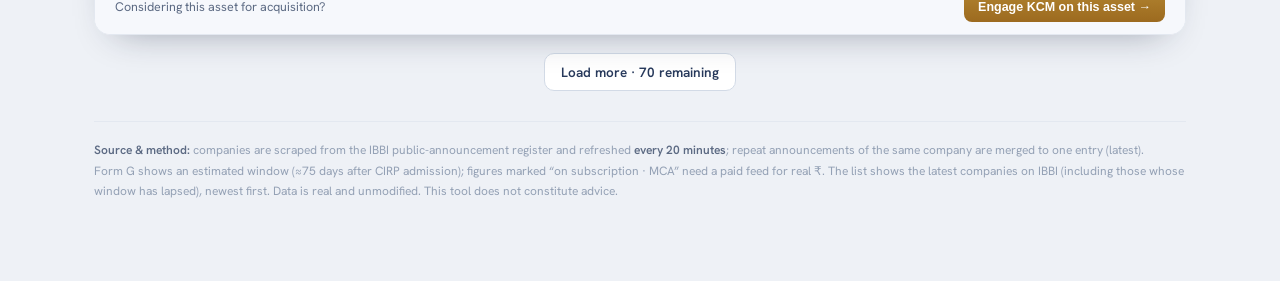
==== commit 69b0859a: "Public upgrades: hero + SEO/branding, insights dashboard, sector chips, NEW badges, deadline sort, c" ====
--- a/public/index.html
+++ b/public/index.html
@@ -3,10 +3,19 @@
 <head>
 <meta charset="UTF-8">
 <meta name="viewport" content="width=device-width, initial-scale=1.0">
-<title>KCM IBC Finder · K C Mehta &amp; Co</title>
+<title>KCM IBC Finder — companies in insolvency (IBC), updated every 20 min · K C Mehta &amp; Co</title>
+<meta name="description" content="A free, live tracker of Indian companies in the Insolvency &amp; Bankruptcy (IBC) process — sourced from the IBBI register and refreshed every 20 minutes. Search by sector, see Form G windows, claims deadlines and financial links. By K C Mehta &amp; Co.">
+<meta name="keywords" content="IBC, IBBI, insolvency, bankruptcy, CIRP, liquidation, distressed assets India, corporate debtor, Form G, resolution professional, K C Mehta">
+<meta name="theme-color" content="#15233f">
+<link rel="icon" href="data:image/svg+xml,%3Csvg xmlns='http://www.w3.org/2000/svg' viewBox='0 0 32 32'%3E%3Crect width='32' height='32' rx='7' fill='%231f3a63'/%3E%3Ctext x='16' y='22' font-family='Georgia' font-size='18' fill='white' text-anchor='middle' font-weight='bold'%3EK%3C/text%3E%3Ccircle cx='24' cy='24' r='3' fill='%23b0822f'/%3E%3C/svg%3E">
+<meta property="og:type" content="website">
+<meta property="og:site_name" content="KCM IBC Finder">
+<meta property="og:title" content="KCM IBC Finder — India's insolvency companies, live">
+<meta property="og:description" content="Track every company entering insolvency (IBC) in India. Sourced from IBBI, refreshed every 20 minutes. By K C Mehta &amp; Co.">
+<meta name="twitter:card" content="summary">
 <link rel="preconnect" href="https://fonts.googleapis.com"><link rel="preconnect" href="https://fonts.gstatic.com" crossorigin>
 <link href="https://fonts.googleapis.com/css2?family=Fraunces:ital,opsz,wght@0,9..144,400;0,9..144,500;0,9..144,600;0,9..144,700&family=Hanken+Grotesk:wght@400;500;600;700&family=JetBrains+Mono:wght@400;500;700&display=swap" rel="stylesheet">
-<link rel="stylesheet" href="core.css?v=4">
+<link rel="stylesheet" href="core.css?v=5">
 </head>
 <body data-brand="kcm">
 <div class="wrap">
@@ -16,33 +25,41 @@
       <div class="glyph"><span id="glyphLetter">K</span></div>
       <div>
         <div class="wordmark"><span id="brandName">KCM IBC Finder</span><span class="demo-pill" id="tierPill">PUBLIC</span></div>
-        <div class="tagline" id="tagline">Distressed-asset tracker — IBBI companies in IBC, updated daily</div>
+        <div class="tagline" id="tagline">Companies in insolvency (IBC) — live from IBBI, refreshed every 20 minutes</div>
         <div class="firmtag">K C Mehta &amp; Co · IBC Origination</div>
       </div>
     </div>
     <div class="refresh-zone">
       <div class="src snap" id="src"><span class="d"></span><span id="srctxt">loading…</span></div>
       <div class="authrow" id="authRow">
-        <span style="color:var(--faint);font-size:12px">Updated daily from IBBI</span>
+        <button class="btn" onclick="CORE.openSubscribe && CORE.openSubscribe()">🔔 Get alerts</button>
         <button class="refresh" id="refreshBtn" onclick="CORE.refresh()"><svg width="15" height="15" viewBox="0 0 24 24" fill="none" stroke="currentColor" stroke-width="2.4" stroke-linecap="round" stroke-linejoin="round"><path d="M21 12a9 9 0 1 1-2.64-6.36"/><path d="M21 3v6h-6"/></svg> Refresh</button>
       </div>
     </div>
   </div>
 
+  <!-- HERO -->
+  <div class="hero">
+    <div class="hero-l">
+      <h1>Every company entering <span>insolvency</span> in India — in one live list.</h1>
+      <p>Sourced from the <b>IBBI public-announcement register</b> and refreshed <b>every 20 minutes</b>. Search by sector, track Form&nbsp;G &amp; claims deadlines, open financials in a click — a faster substitute for searching IBBI yourself. Considering an acquisition? <b>K C Mehta &amp; Co</b> can assess the fit.</p>
+      <div class="hero-cta">
+        <button class="btn primary" onclick="CORE.openSubscribe && CORE.openSubscribe()">🔔 Get alerts for your sector</button>
+        <a class="btn" href="https://www.ibbi.gov.in/en/public-announcement" target="_blank" rel="noopener">View IBBI register ↗</a>
+      </div>
+    </div>
+  </div>
+
   <div class="stats" id="stats"></div>
+  <div id="insights"></div>
   <div id="trackRecord"></div>
 
-  <div class="prov">
-    <span class="live">● LIVE</span>
-    <div>This is a free, daily-updated view of companies in the <b>Insolvency &amp; Bankruptcy (IBC)</b> process,
-    sourced from the <b>IBBI public-announcement register</b> — a quick substitute for searching IBBI directly.
-    It shows the latest companies (newest first), their stage, claims deadline and Form&nbsp;G window, with one-click links to financial data.
-    For an assessment of whether a company fits <i>your</i> business, contact K C Mehta &amp; Co.</div>
-  </div>
+  <div id="sectorChips"></div>
 
   <div class="sortrow">
     <span class="sortlbl">Sort:</span>
     <button class="sortb on" id="sbNew">Newest first</button>
+    <button class="sortb" id="sbDeadline">Closing soonest</button>
     <button class="sortb" id="sbBid">Days to bid</button>
     <input class="search" id="search" placeholder="Search company / sector / applicant…" />
   </div>
@@ -50,6 +67,8 @@
     <span class="sortlbl">Filter:</span>
     <select class="fsel" id="fStage"><option value="">All stages</option><option value="cirp">CIRP only</option><option value="liq">Liquidation only</option></select>
     <select class="fsel" id="fSector"><option value="">All sectors</option></select>
+    <button class="sortb" id="fSoon">⏳ Closing soon</button>
+    <button class="sortb" id="fNew">✨ New (48h)</button>
     <button class="sortb" id="fClear" style="display:none">✕ Clear</button>
   </div>
   <div class="hidden-note" id="hiddenNote"></div>
@@ -59,22 +78,36 @@
   </div>
 
   <div class="footnote">
-    <b>Source &amp; method:</b> companies are scraped daily from the IBBI public-announcement register. Form&nbsp;G shows an estimated
-    window (≈75 days after CIRP admission); financial figures marked “on subscription · MCA” require a paid data feed for real ₹.
-    The list shows the latest companies that appeared on IBBI (including those whose application window has lapsed), newest first.
-    Data is real and unmodified; nothing is fabricated. This tool does not constitute advice.
+    <b>Source &amp; method:</b> companies are scraped from the IBBI public-announcement register and refreshed <b>every 20 minutes</b>;
+    repeat announcements of the same company are merged to one entry (latest). Form&nbsp;G shows an estimated window (≈75 days after CIRP
+    admission); figures marked “on subscription · MCA” need a paid feed for real ₹. The list shows the latest companies on IBBI (including
+    those whose window has lapsed), newest first. Data is real and unmodified. This tool does not constitute advice.
+  </div>
+</div>
+
+<!-- SUBSCRIBE MODAL -->
+<div class="modal" id="subscribeModal">
+  <div class="sheet">
+    <div class="mhead"><div><h3>🔔 Get IBC alerts</h3><div class="sub">We'll notify you when new companies appear in your sectors.</div></div><button class="x" onclick="CORE.closeModal('subscribeModal')">✕</button></div>
+    <div class="field"><label>Your name</label><input id="sb_name"></div>
+    <div class="field"><label>Email *</label><input id="sb_email" type="email"></div>
+    <div class="field"><label>Company / firm</label><input id="sb_org"></div>
+    <div class="field"><label>Sectors of interest (comma-separated)</label><input id="sb_sectors" placeholder="e.g. paper, steel, pharma"></div>
+    <input type="text" id="sb_botcheck" tabindex="-1" autocomplete="off" style="position:absolute;left:-9999px">
+    <button class="btn primary" style="width:100%;justify-content:center" onclick="CORE.submitSubscribe()">Subscribe</button>
+    <div class="err" id="sb_err"></div><div class="ok" id="sb_ok"></div>
   </div>
 </div>
 
 <div class="toast" id="toast"></div>
 <script>
-// Engage form delivery. Preferred (M365): paste your Microsoft Form link below; use {ASSET}
-// where the company name should be pre-filled. If blank, falls back to the in-page form
-// (Web3Forms key) or the user's email app.
+// Engage + Subscribe delivery. Preferred (M365): paste your Microsoft Form link below; use
+// {ASSET} where the company name should be pre-filled. Else the in-page form posts to
+// Web3Forms (window.ENGAGE_KEY) or falls back to the user's email app.
 window.ENGAGE_FORM_URL = "";
 window.ENGAGE_KEY = "";
 </script>
-<script src="core.js?v=4"></script>
+<script src="core.js?v=5"></script>
 <script>CORE.init({ brand: "kcm", dataUrl: (window.DATA_URL || "data.json"), fallbackUrl: "data.json" });</script>
 </body>
 </html>
--- a/public/core.css
+++ b/public/core.css
@@ -84,6 +84,45 @@
 .trcard .trk{font-family:'JetBrains Mono',monospace;font-size:9.5px;letter-spacing:.12em;text-transform:uppercase;opacity:.85;margin-bottom:4px}
 .trcard .trsub{font-size:11px;opacity:.8;margin-top:3px}
 
+/* hero */
+.hero{margin:20px 0 6px;background:linear-gradient(135deg,var(--card),var(--card2));border:1px solid var(--line);border-radius:18px;padding:26px 28px;box-shadow:var(--shadow);position:relative;overflow:hidden}
+.hero::after{content:"";position:absolute;right:-40px;top:-40px;width:220px;height:220px;border-radius:50%;background:radial-gradient(circle,rgba(176,130,47,.10),transparent 70%);pointer-events:none}
+.hero h1{font-family:'Fraunces',serif;font-size:30px;font-weight:600;line-height:1.18;color:var(--ink);max-width:760px}
+.hero h1 span{color:var(--teal-d)}
+.hero p{font-size:14px;color:var(--ink2);margin-top:10px;max-width:740px;line-height:1.6}
+.hero-cta{display:flex;gap:10px;flex-wrap:wrap;margin-top:16px}
+@media(max-width:560px){.hero h1{font-size:23px}}
+
+/* insights dashboard strip */
+.insights{display:grid;grid-template-columns:1.2fr 1fr .8fr;gap:14px;margin:14px 0 4px}
+@media(max-width:760px){.insights{grid-template-columns:1fr}}
+.ins{background:var(--card);border:1px solid var(--line);border-radius:14px;padding:14px 16px;box-shadow:var(--shadow)}
+.ins h4{font-family:'JetBrains Mono',monospace;font-size:9.5px;letter-spacing:.12em;text-transform:uppercase;color:var(--faint);margin-bottom:10px}
+.ibar{display:flex;align-items:center;gap:9px;margin:6px 0}
+.ibar .il{font-size:12px;color:var(--ink2);flex:none;width:96px;white-space:nowrap;overflow:hidden;text-overflow:ellipsis;text-transform:capitalize}
+.ibar .it{flex:1;height:8px;border-radius:5px;background:var(--line2);overflow:hidden}
+.ibar .it i{display:block;height:100%;border-radius:5px;background:linear-gradient(90deg,var(--amber),var(--teal))}
+.ibar .iv{font-family:'JetBrains Mono',monospace;font-size:11px;color:var(--muted);flex:none;width:26px;text-align:right}
+.ins-big{display:flex;flex-direction:column;justify-content:center;height:100%;text-align:center}
+.ins-big .v{font-family:'Fraunces',serif;font-size:40px;font-weight:600;color:var(--teal);line-height:1}
+.ins-big .k{font-size:12px;color:var(--muted);margin-top:6px}
+.ins-split{display:flex;gap:8px;margin-top:6px}
+.ins-split .seg{flex:1;text-align:center;background:var(--card2);border:1px solid var(--line);border-radius:9px;padding:8px 4px}
+.ins-split .seg .sv{font-family:'Fraunces',serif;font-size:22px;font-weight:600}
+.ins-split .seg .sk{font-size:10px;color:var(--muted)}
+.ins-split .cirp .sv{color:var(--teal)} .ins-split .liq .sv{color:var(--red)}
+
+/* sector quick-chips */
+.chips{display:flex;gap:7px;flex-wrap:wrap;margin:16px 0 2px;align-items:center}
+.chips .clbl{font-size:12px;color:var(--faint);margin-right:2px}
+.chip{font-size:12px;font-weight:600;color:var(--muted);background:var(--card);border:1px solid var(--line2);border-radius:20px;padding:5px 12px;cursor:pointer;transition:all .15s;white-space:nowrap}
+.chip:hover{border-color:var(--teal);color:var(--teal-d)}
+.chip.on{background:var(--teal-soft);border-color:var(--teal);color:var(--teal-d);font-weight:700}
+.chip .cct{font-family:'JetBrains Mono',monospace;font-size:9px;opacity:.65;margin-left:3px}
+
+/* NEW badge */
+.badge-new{font-family:'JetBrains Mono',monospace;font-size:8.5px;font-weight:700;letter-spacing:.08em;color:#fff;background:var(--green);border-radius:5px;padding:2px 6px;margin-left:8px;vertical-align:middle}
+
 .prov{display:flex;gap:11px;align-items:flex-start;background:var(--teal-soft);border:1px solid #9fccc4;border-radius:12px;padding:13px 16px;margin:22px 0 6px;font-size:13px;color:var(--teal-d);line-height:1.55}
 .prov .live{flex:none;font-family:'JetBrains Mono',monospace;font-size:10px;font-weight:700;letter-spacing:.1em;color:#fff;background:var(--teal);border-radius:20px;padding:3px 10px;margin-top:1px}
 code{font-family:'JetBrains Mono',monospace;font-size:.92em;background:#ffffffaa;border:1px solid var(--line2);border-radius:5px;padding:1px 5px}
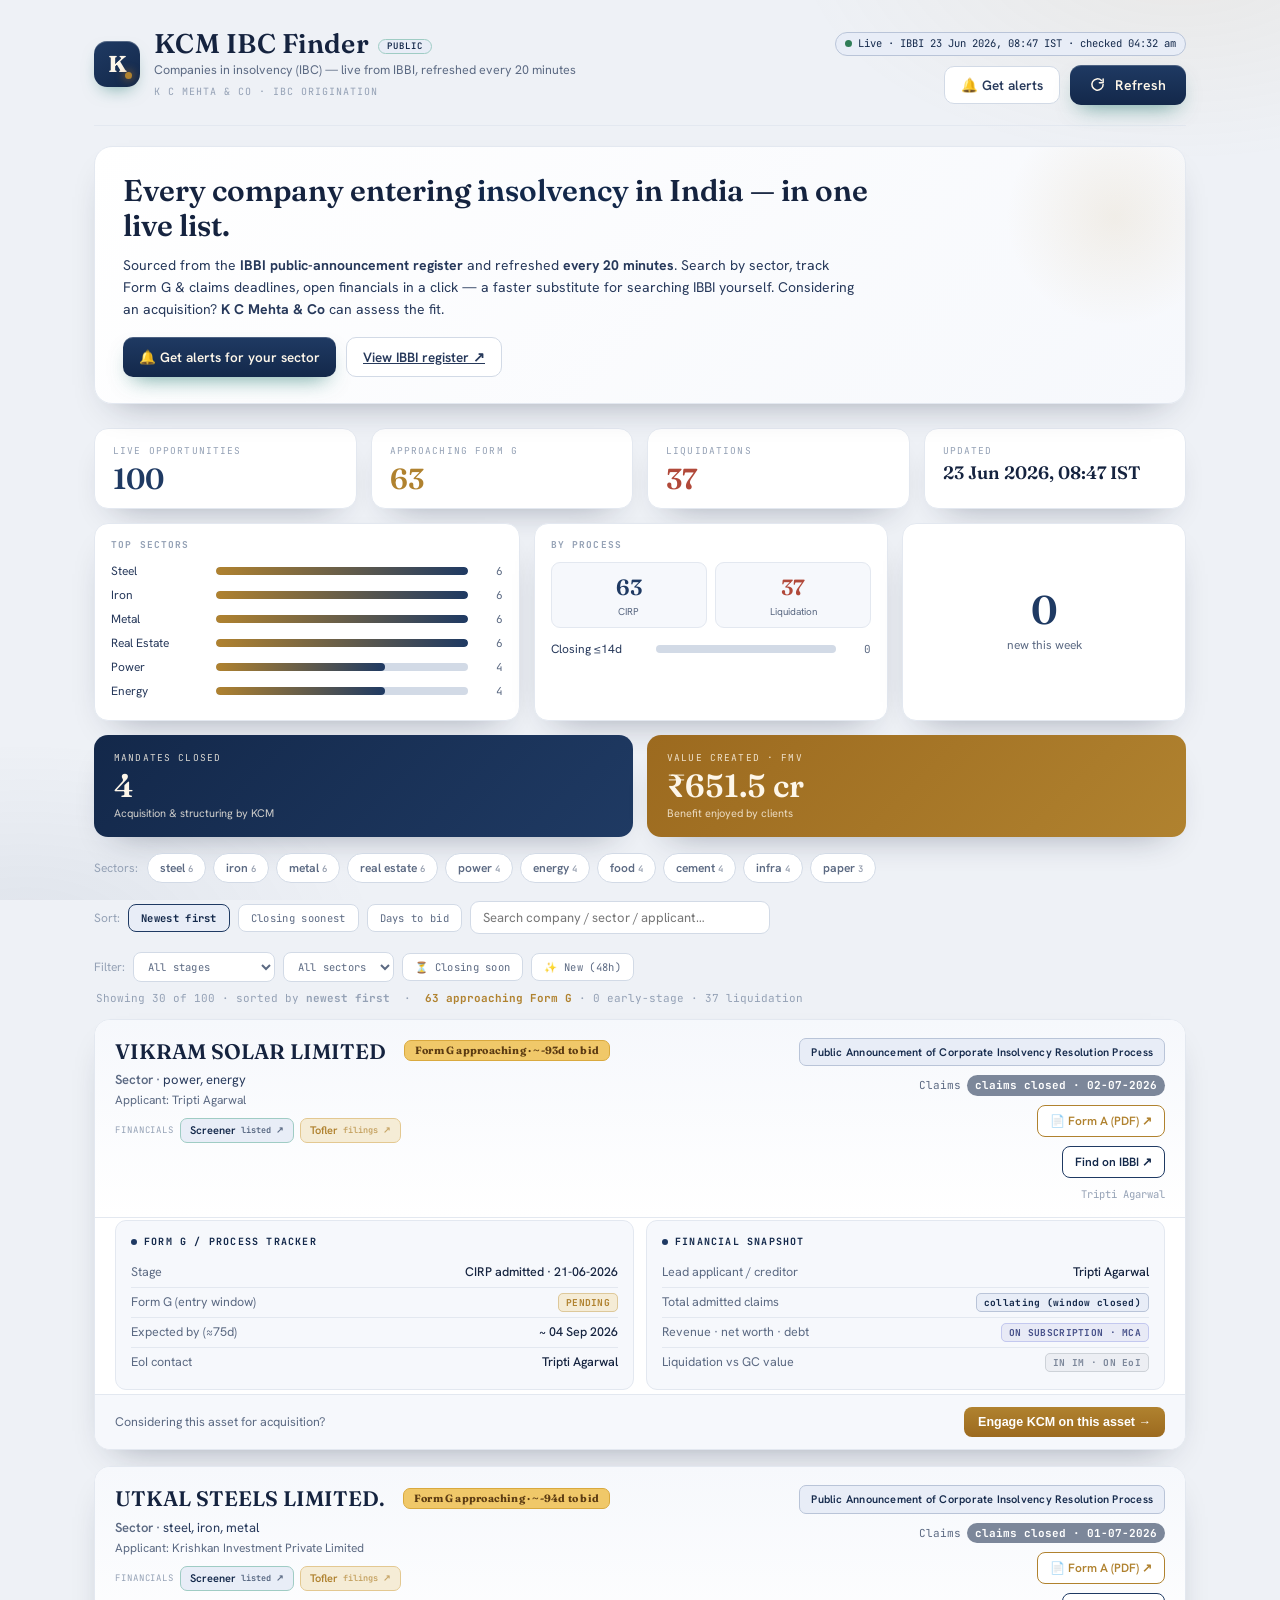
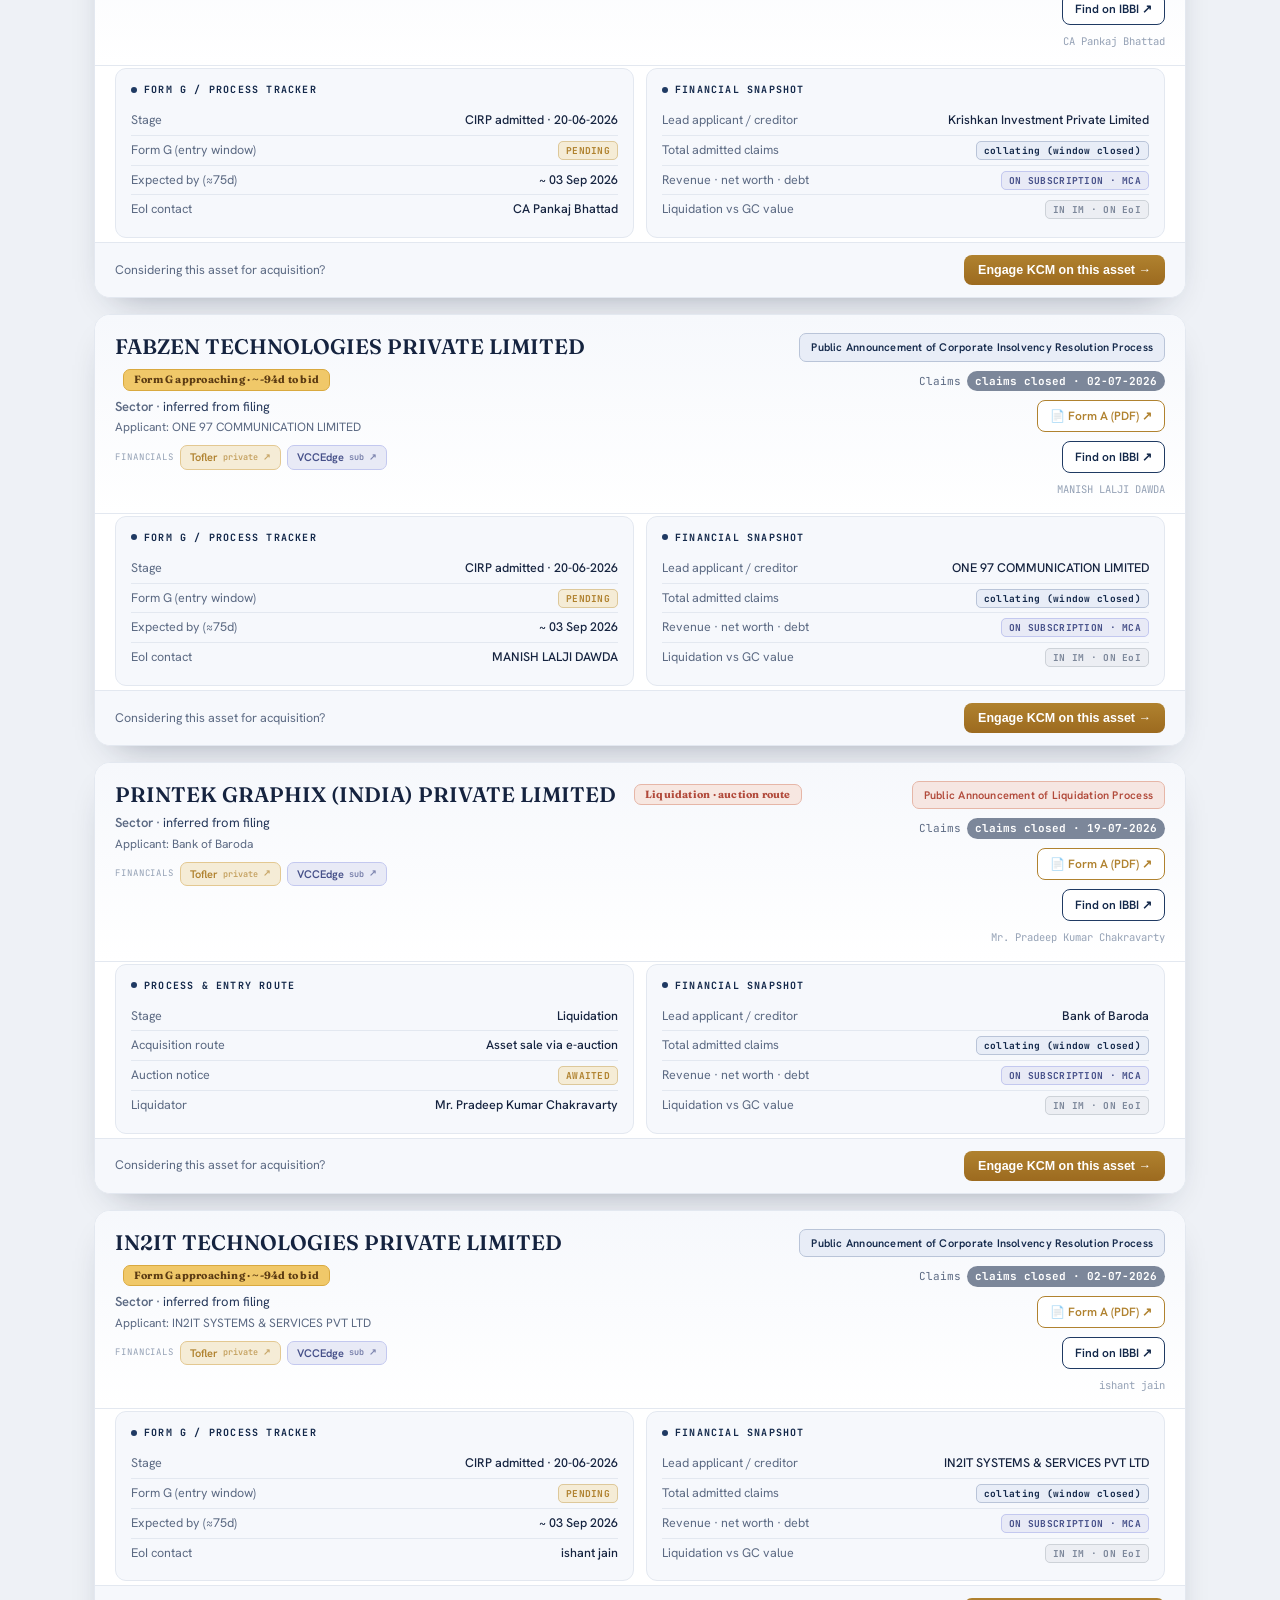
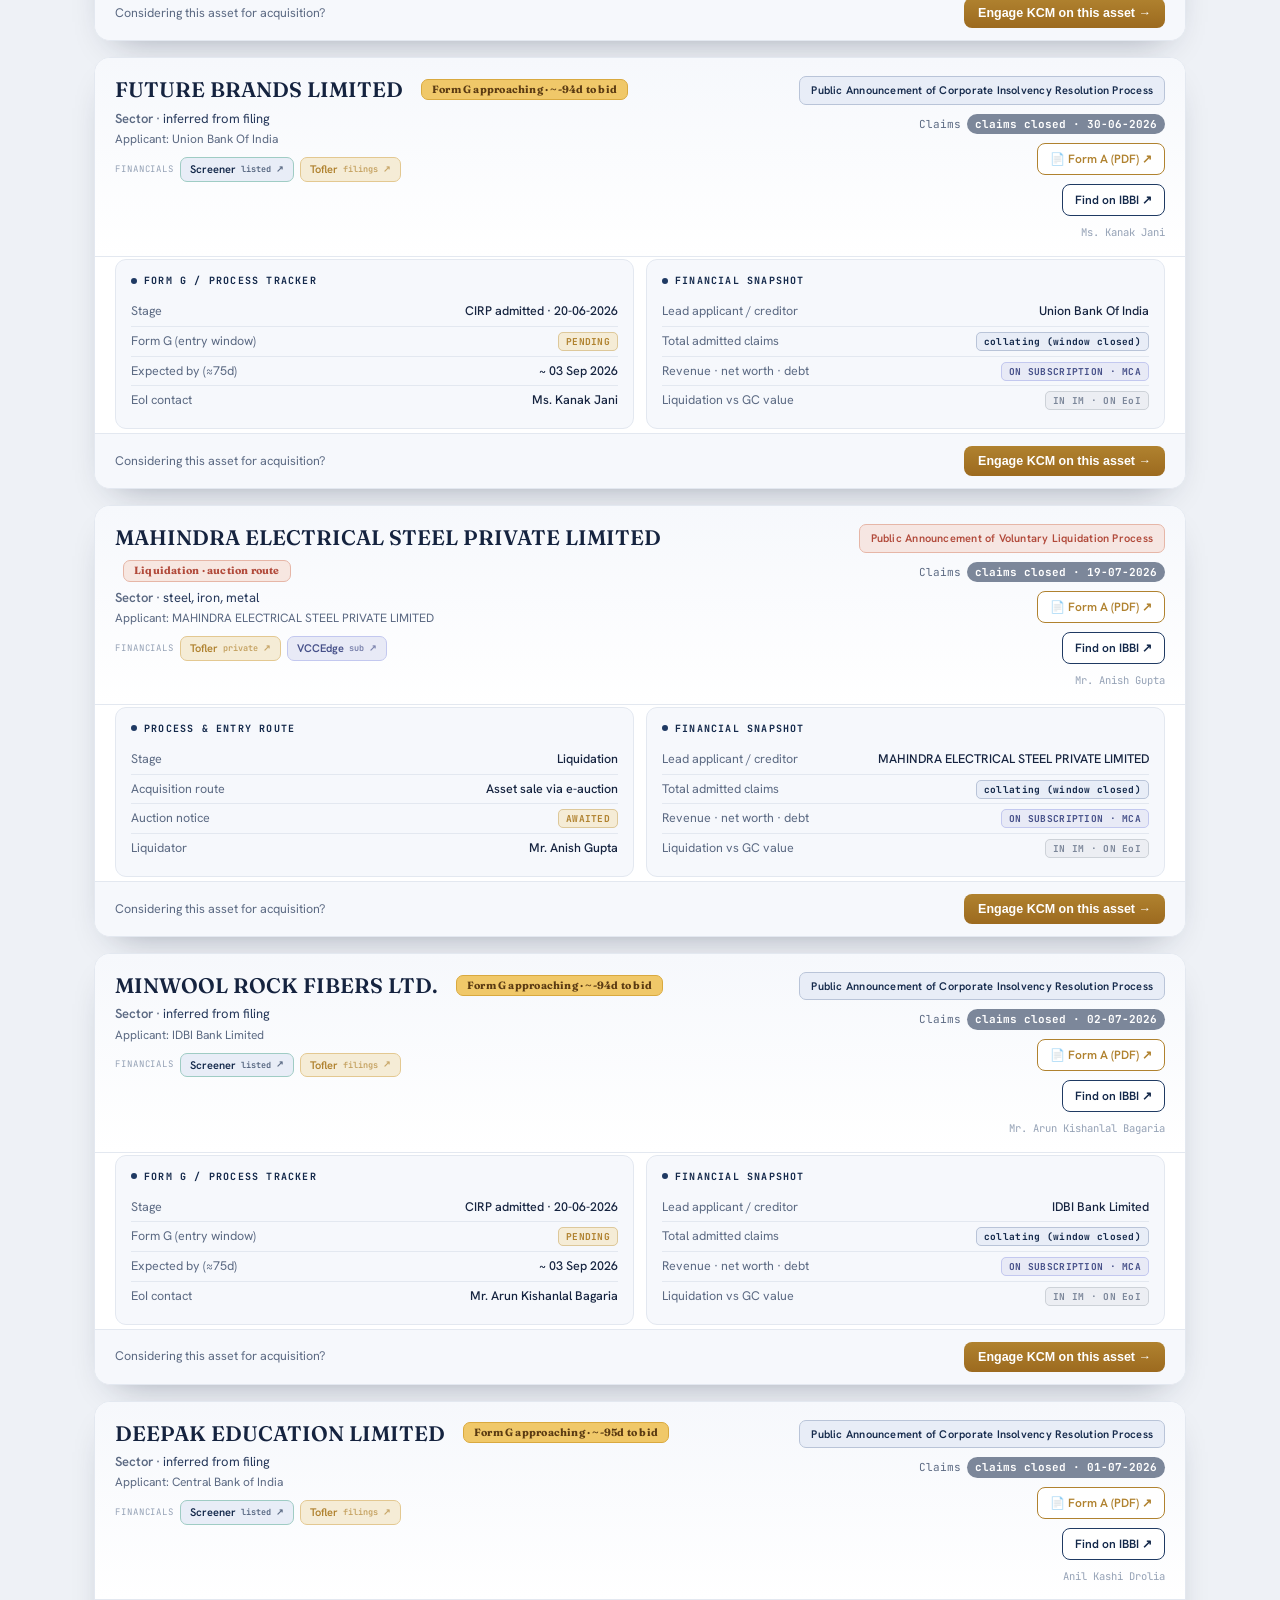
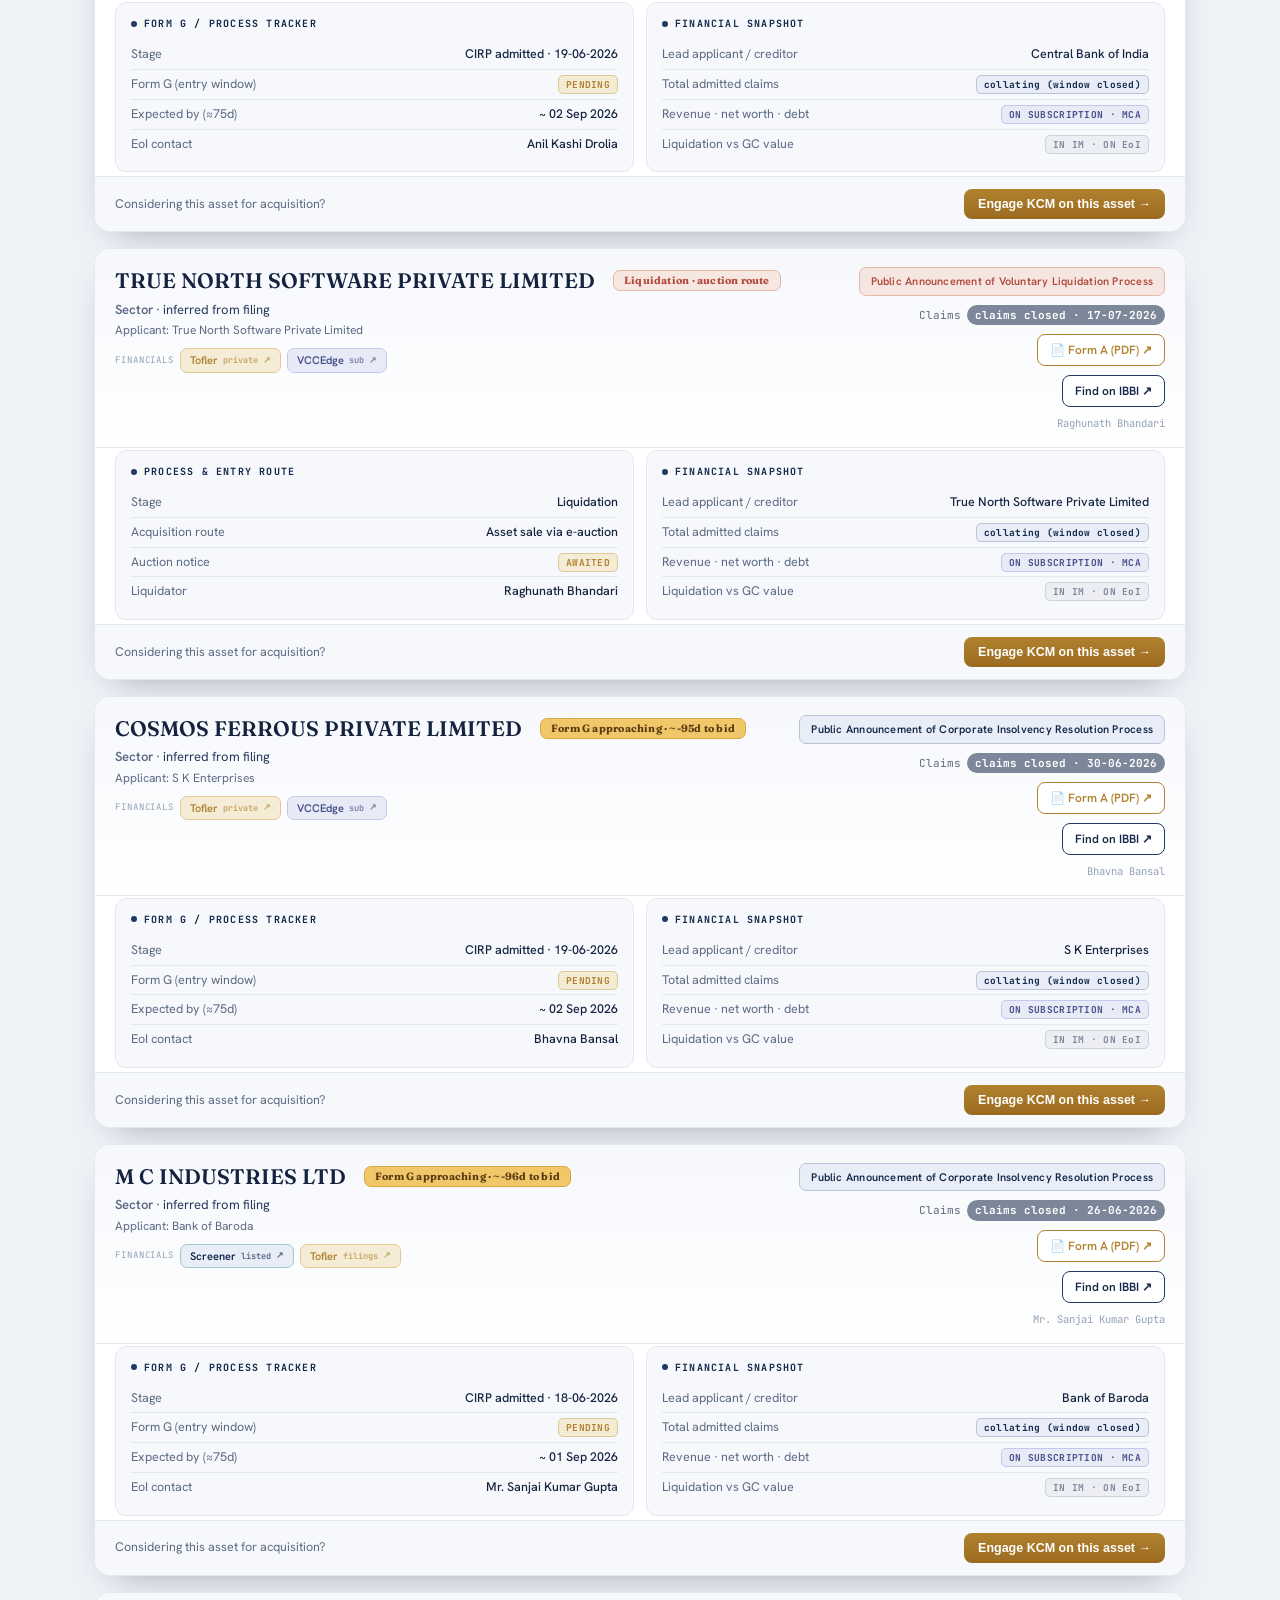
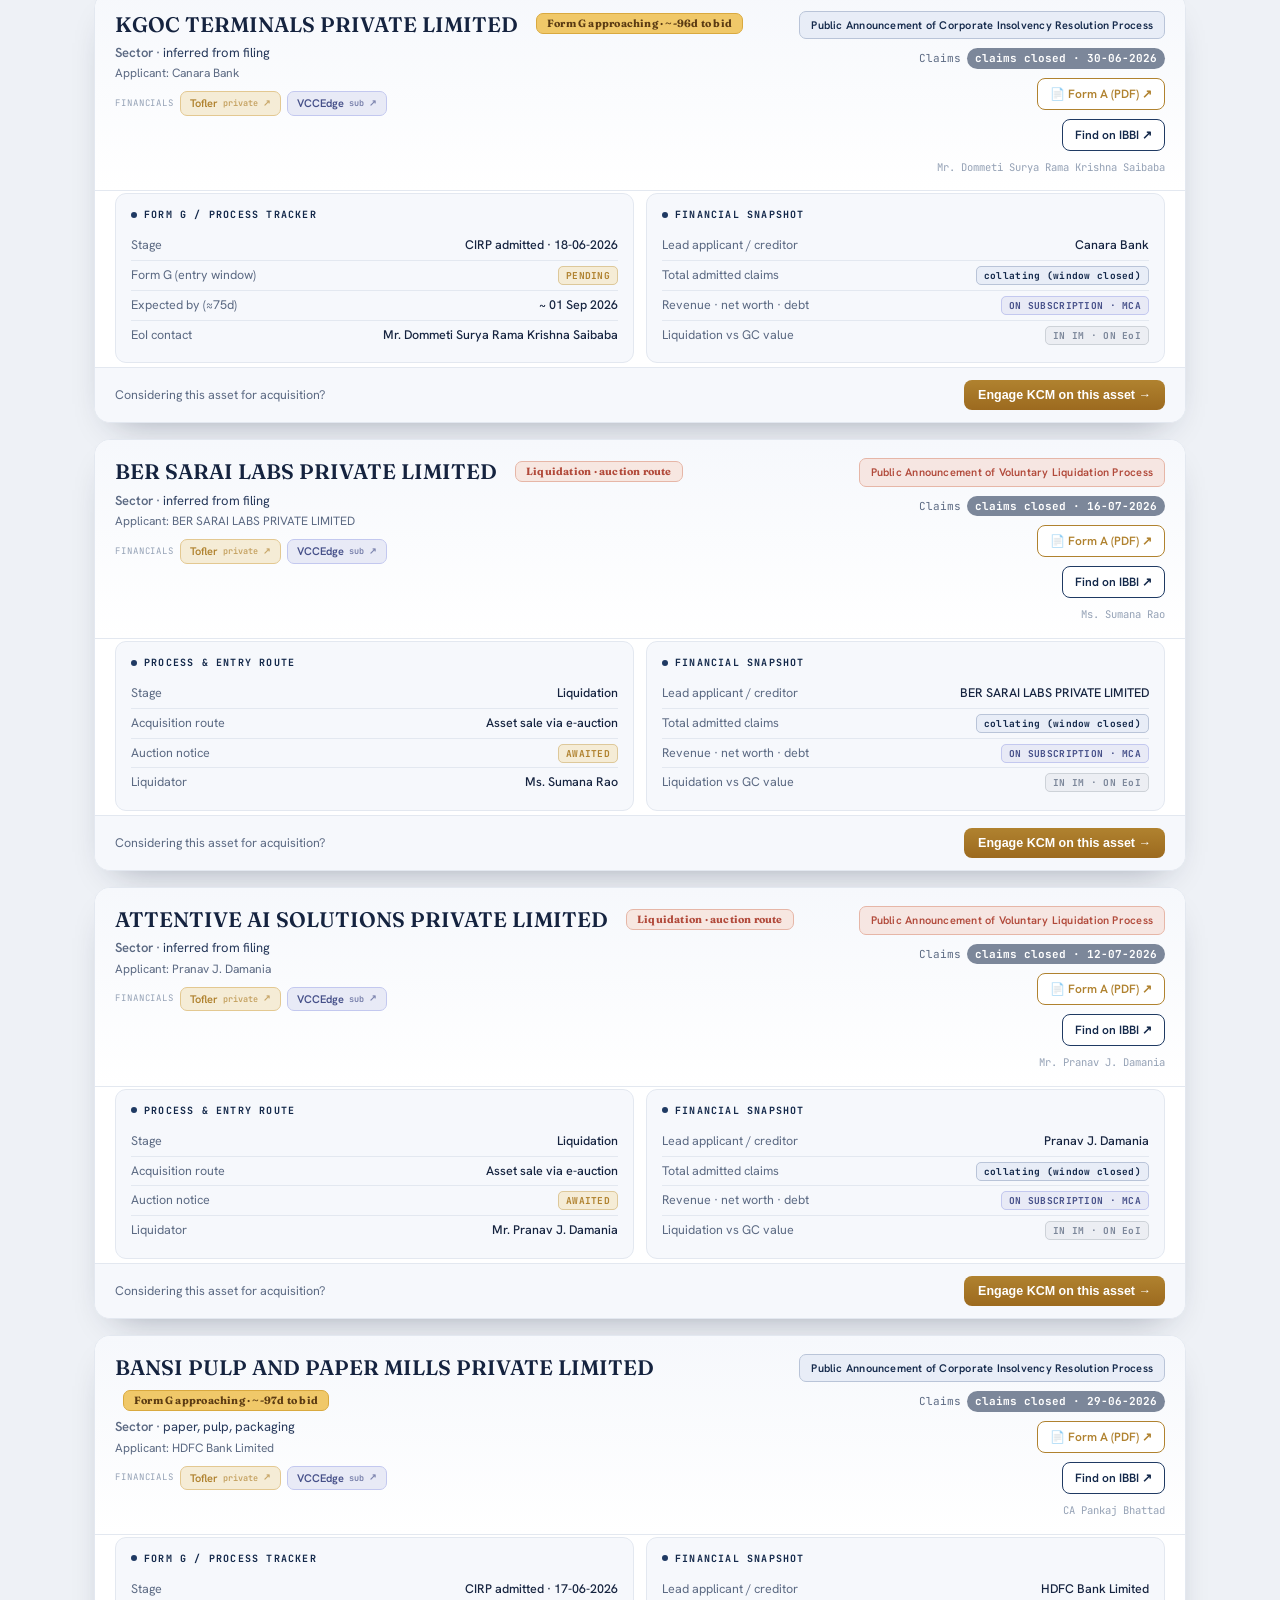
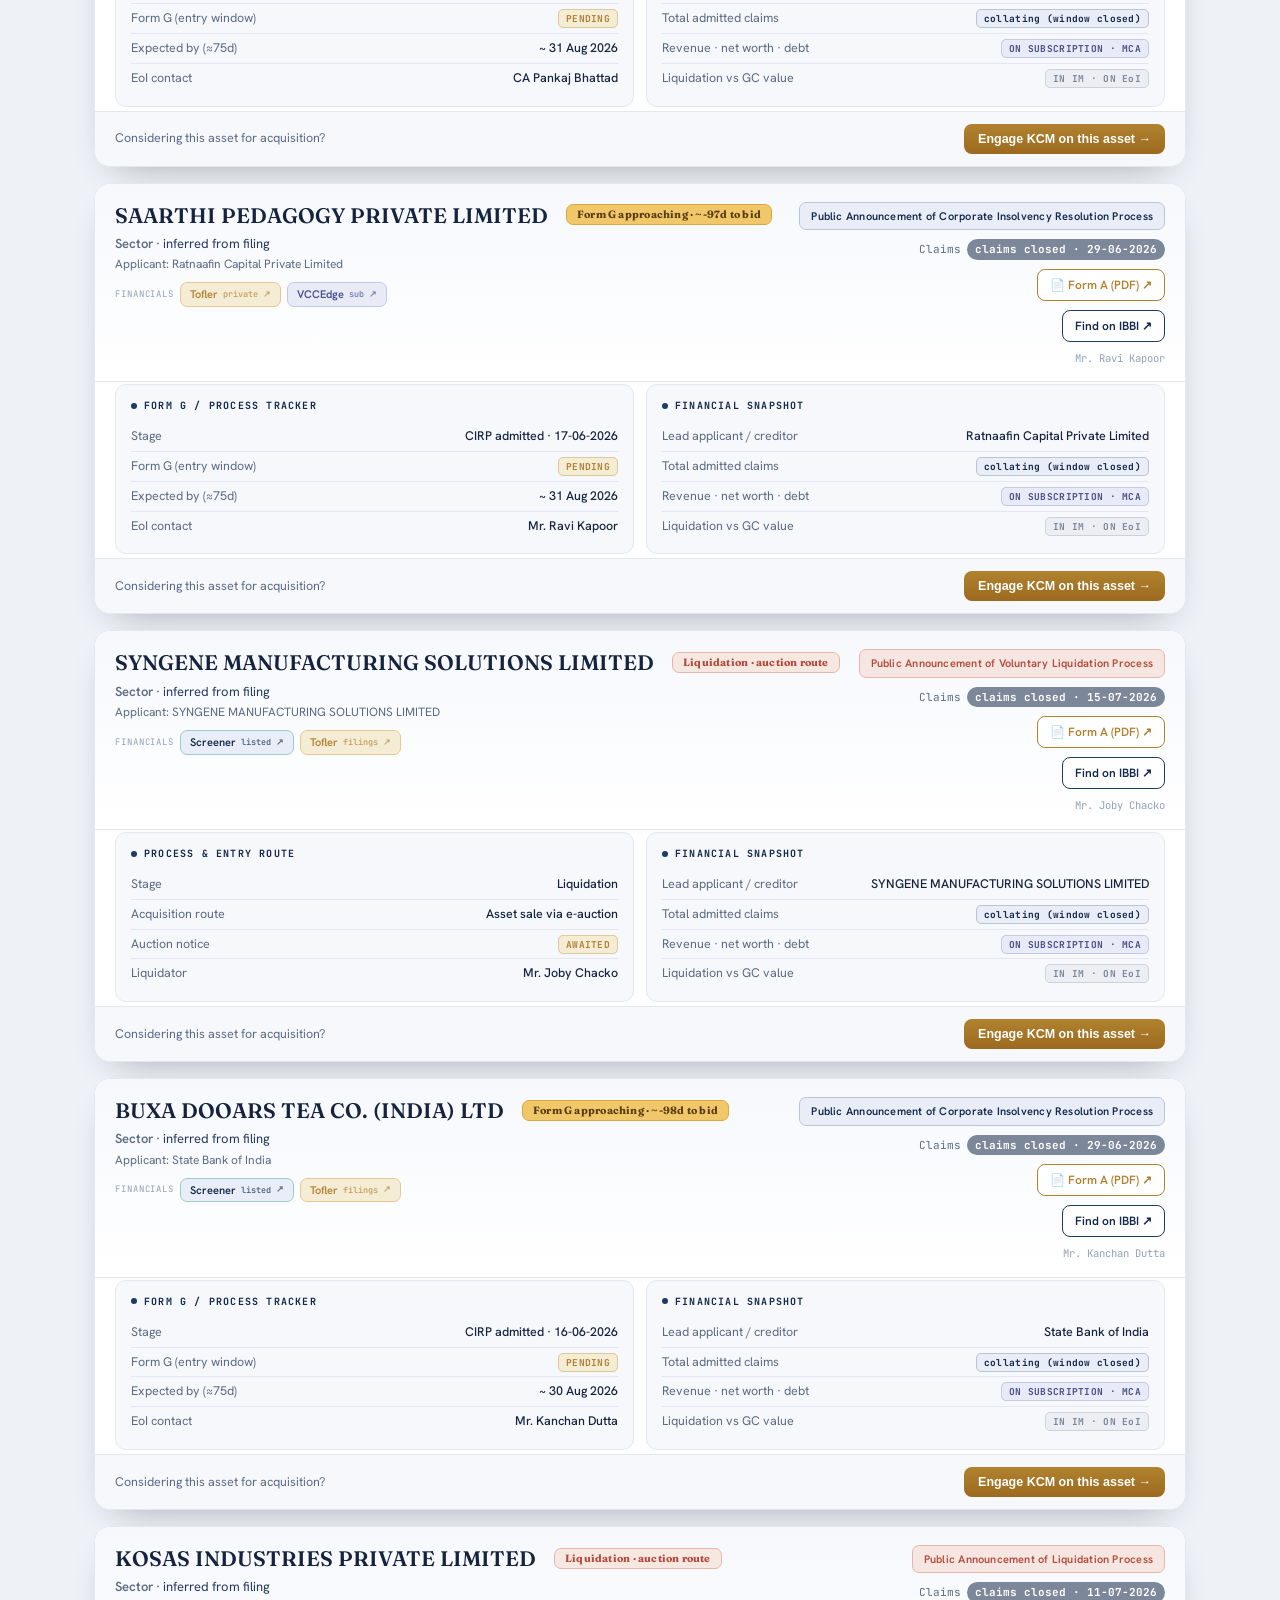
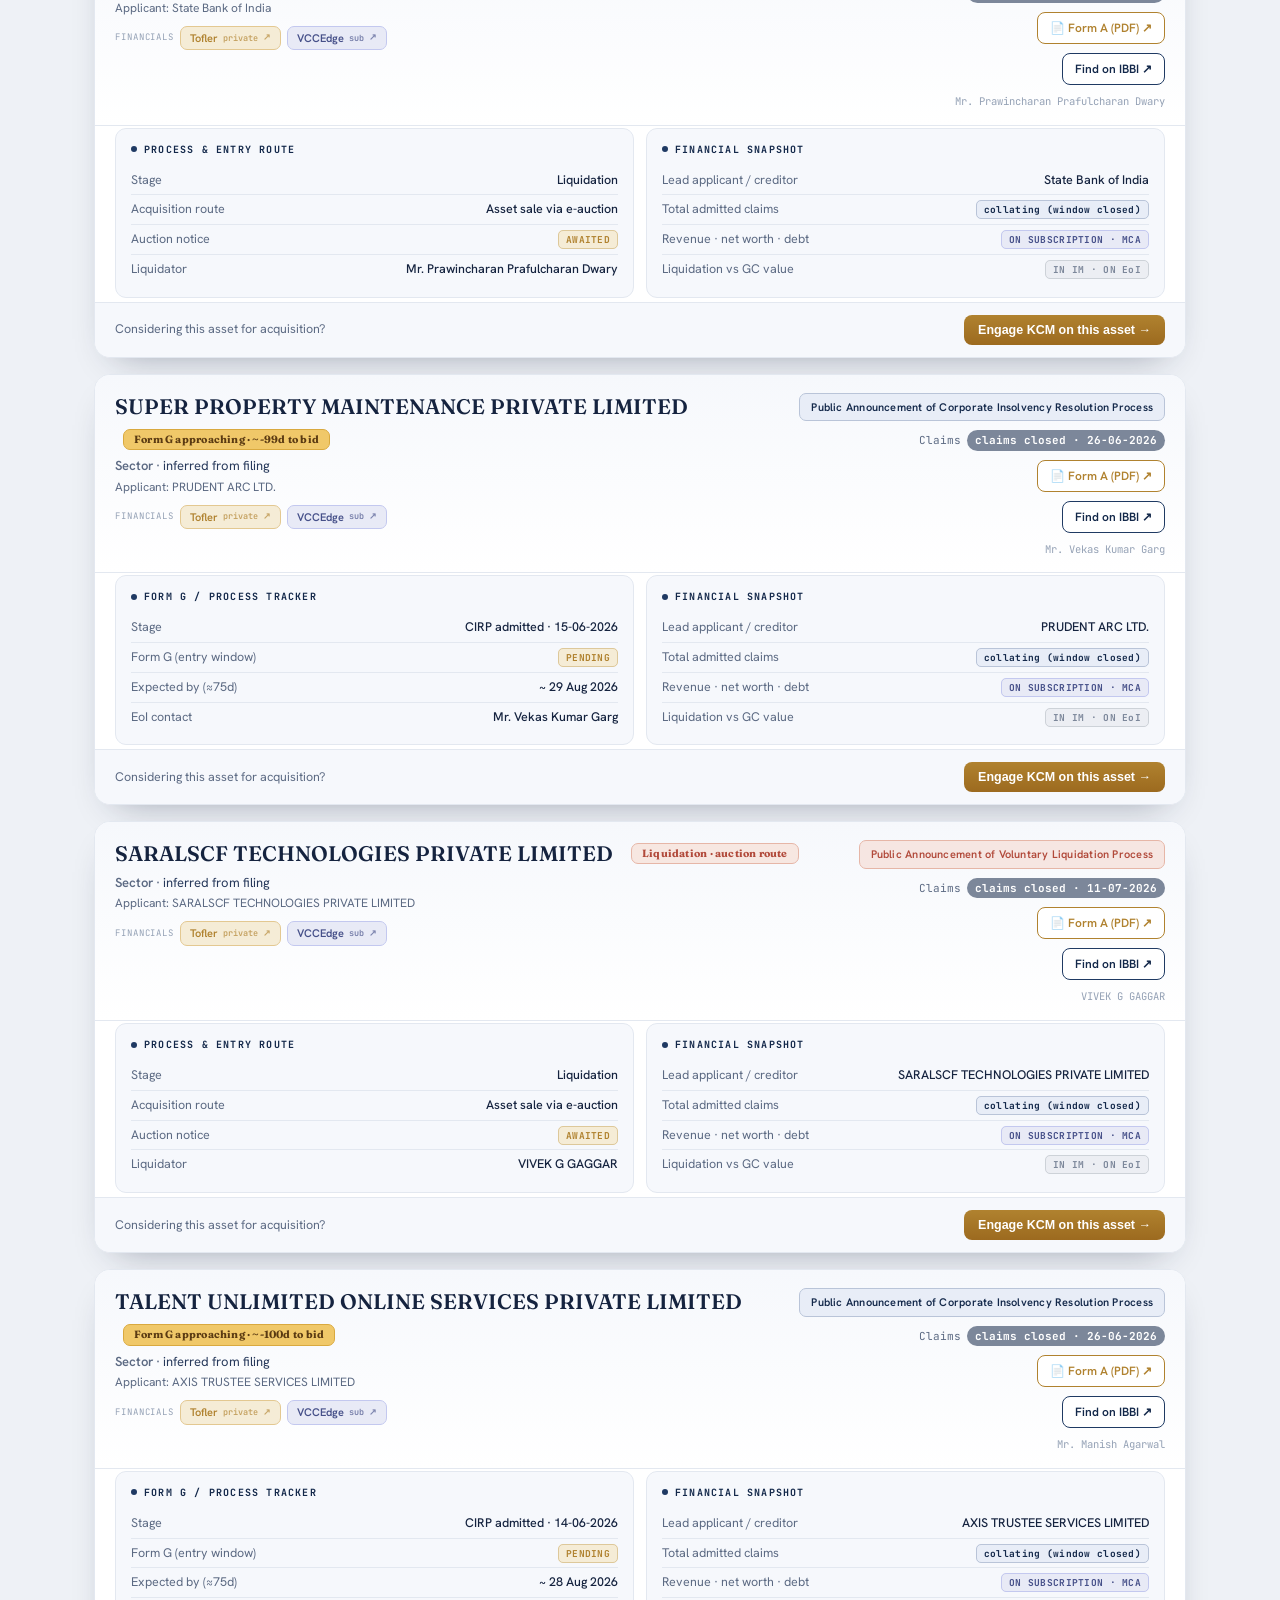
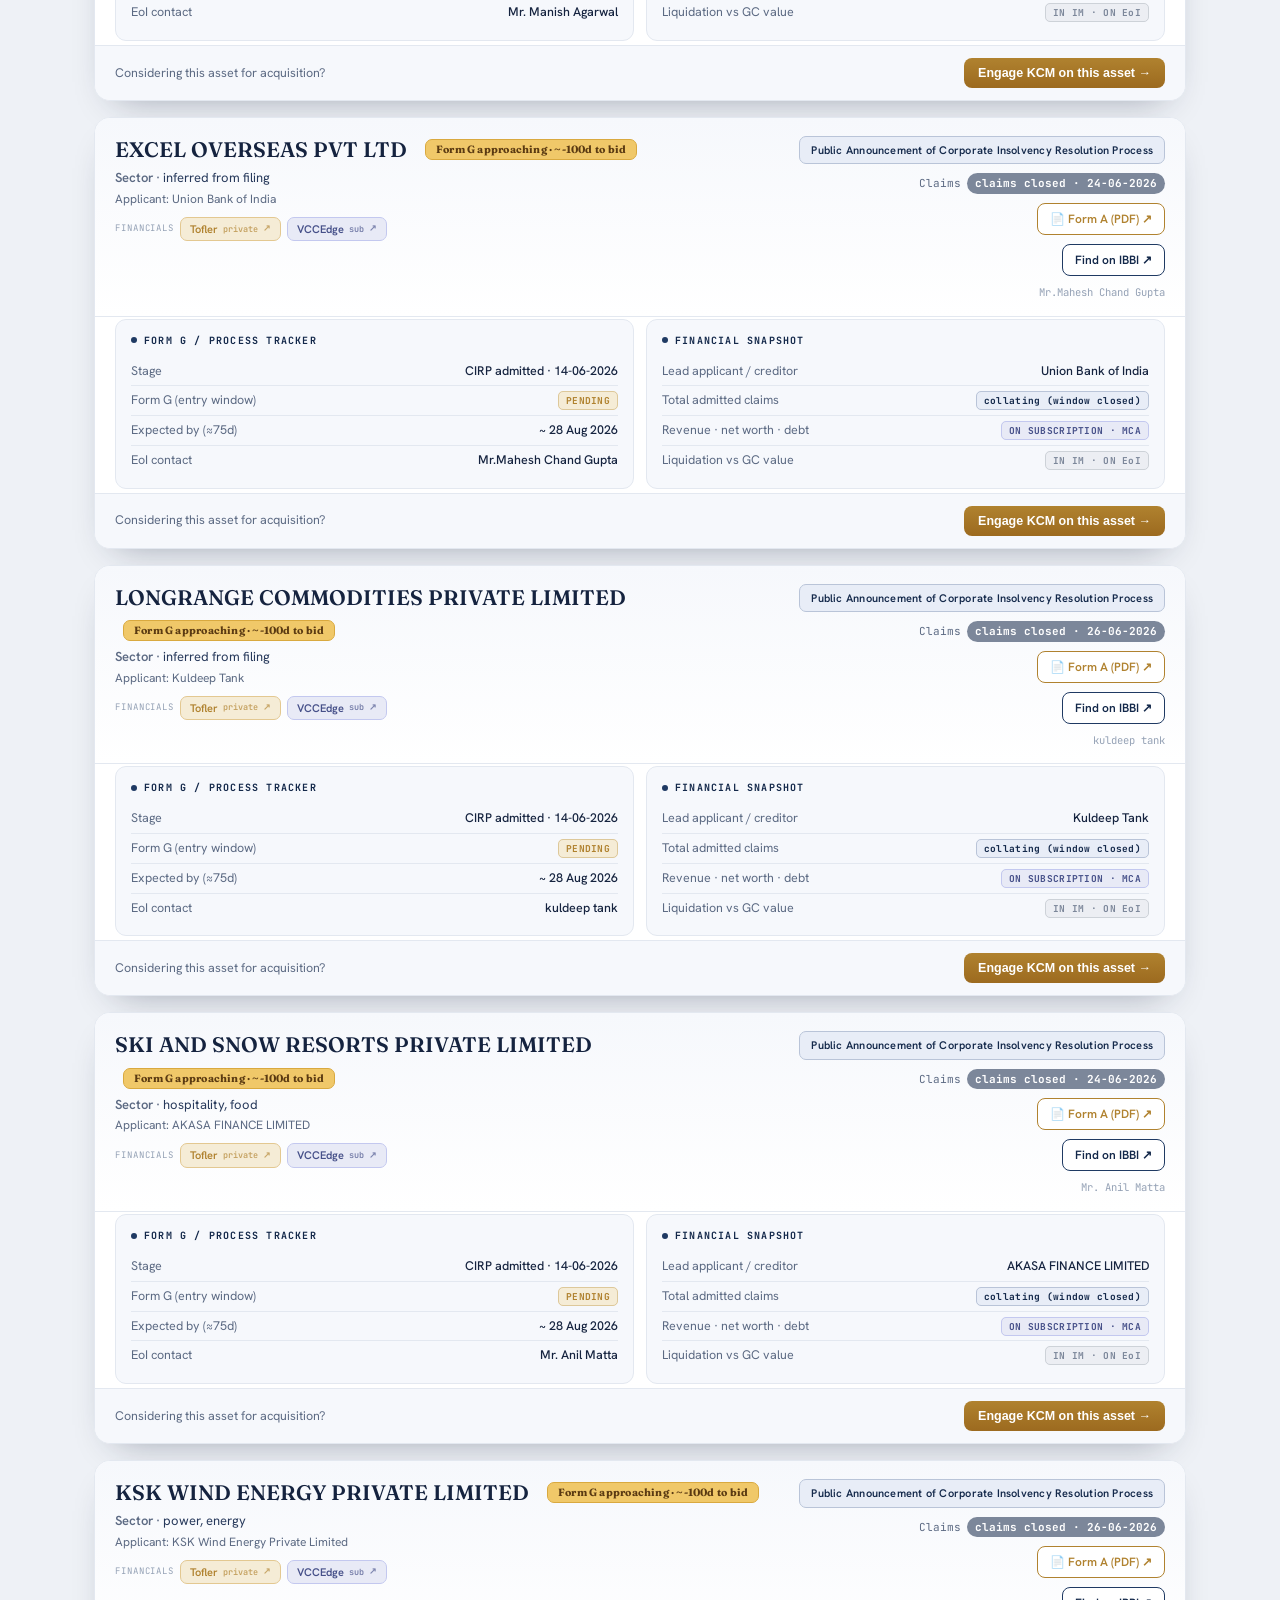
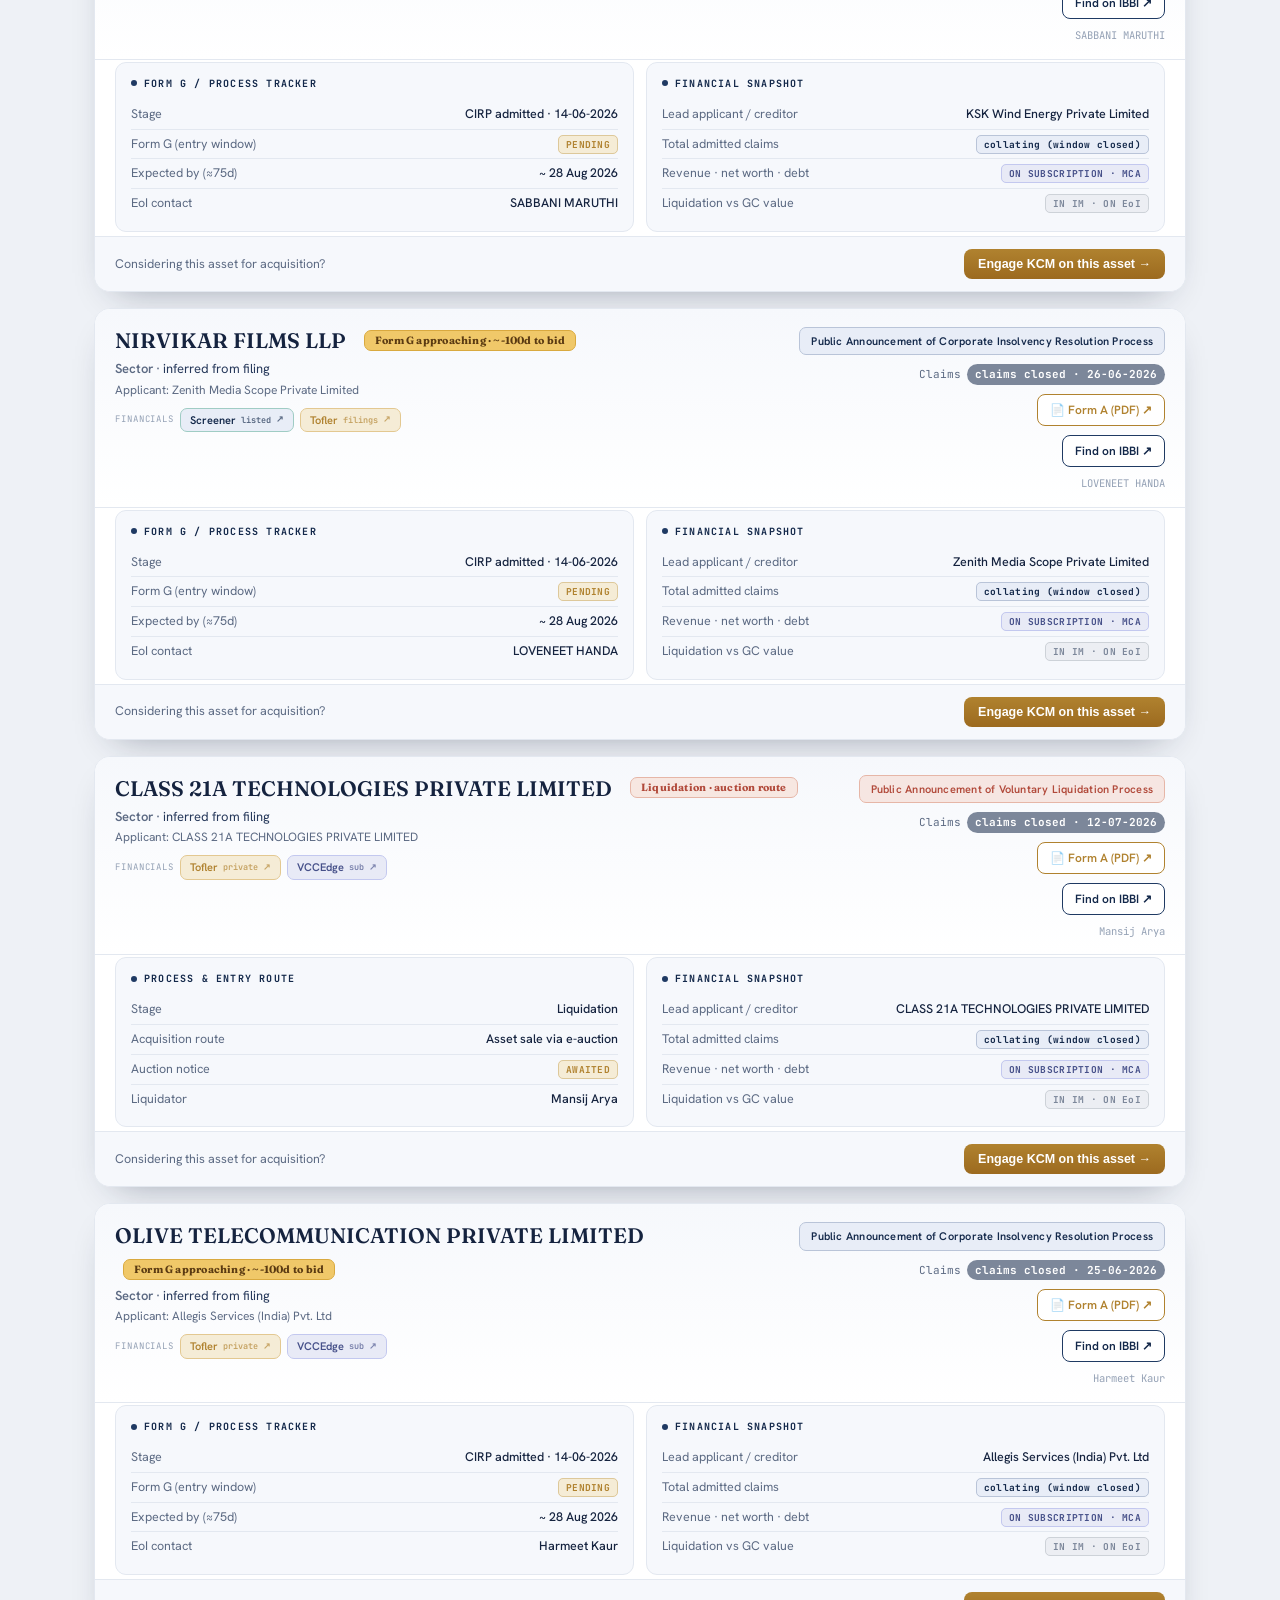
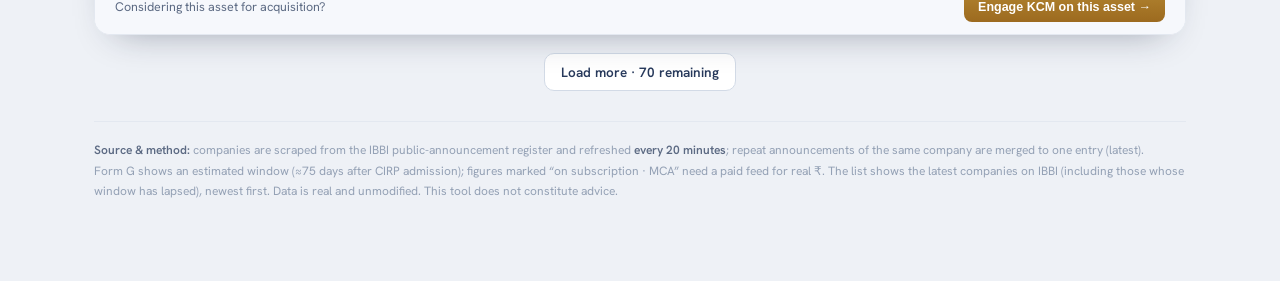
==== commit b9dfd2b1: "IBBI refresh + research cache [skip ci]" ====
--- a/public/index.html
+++ b/public/index.html
@@ -15,7 +15,7 @@
 <meta name="twitter:card" content="summary">
 <link rel="preconnect" href="https://fonts.googleapis.com"><link rel="preconnect" href="https://fonts.gstatic.com" crossorigin>
 <link href="https://fonts.googleapis.com/css2?family=Fraunces:ital,opsz,wght@0,9..144,400;0,9..144,500;0,9..144,600;0,9..144,700&family=Hanken+Grotesk:wght@400;500;600;700&family=JetBrains+Mono:wght@400;500;700&display=swap" rel="stylesheet">
-<link rel="stylesheet" href="core.css?v=5">
+<link rel="stylesheet" href="core.css?v=6">
 </head>
 <body data-brand="kcm">
 <div class="wrap">
@@ -107,7 +107,7 @@
 window.ENGAGE_FORM_URL = "";
 window.ENGAGE_KEY = "";
 </script>
-<script src="core.js?v=5"></script>
+<script src="core.js?v=6"></script>
 <script>CORE.init({ brand: "kcm", dataUrl: (window.DATA_URL || "data.json"), fallbackUrl: "data.json" });</script>
 </body>
 </html>
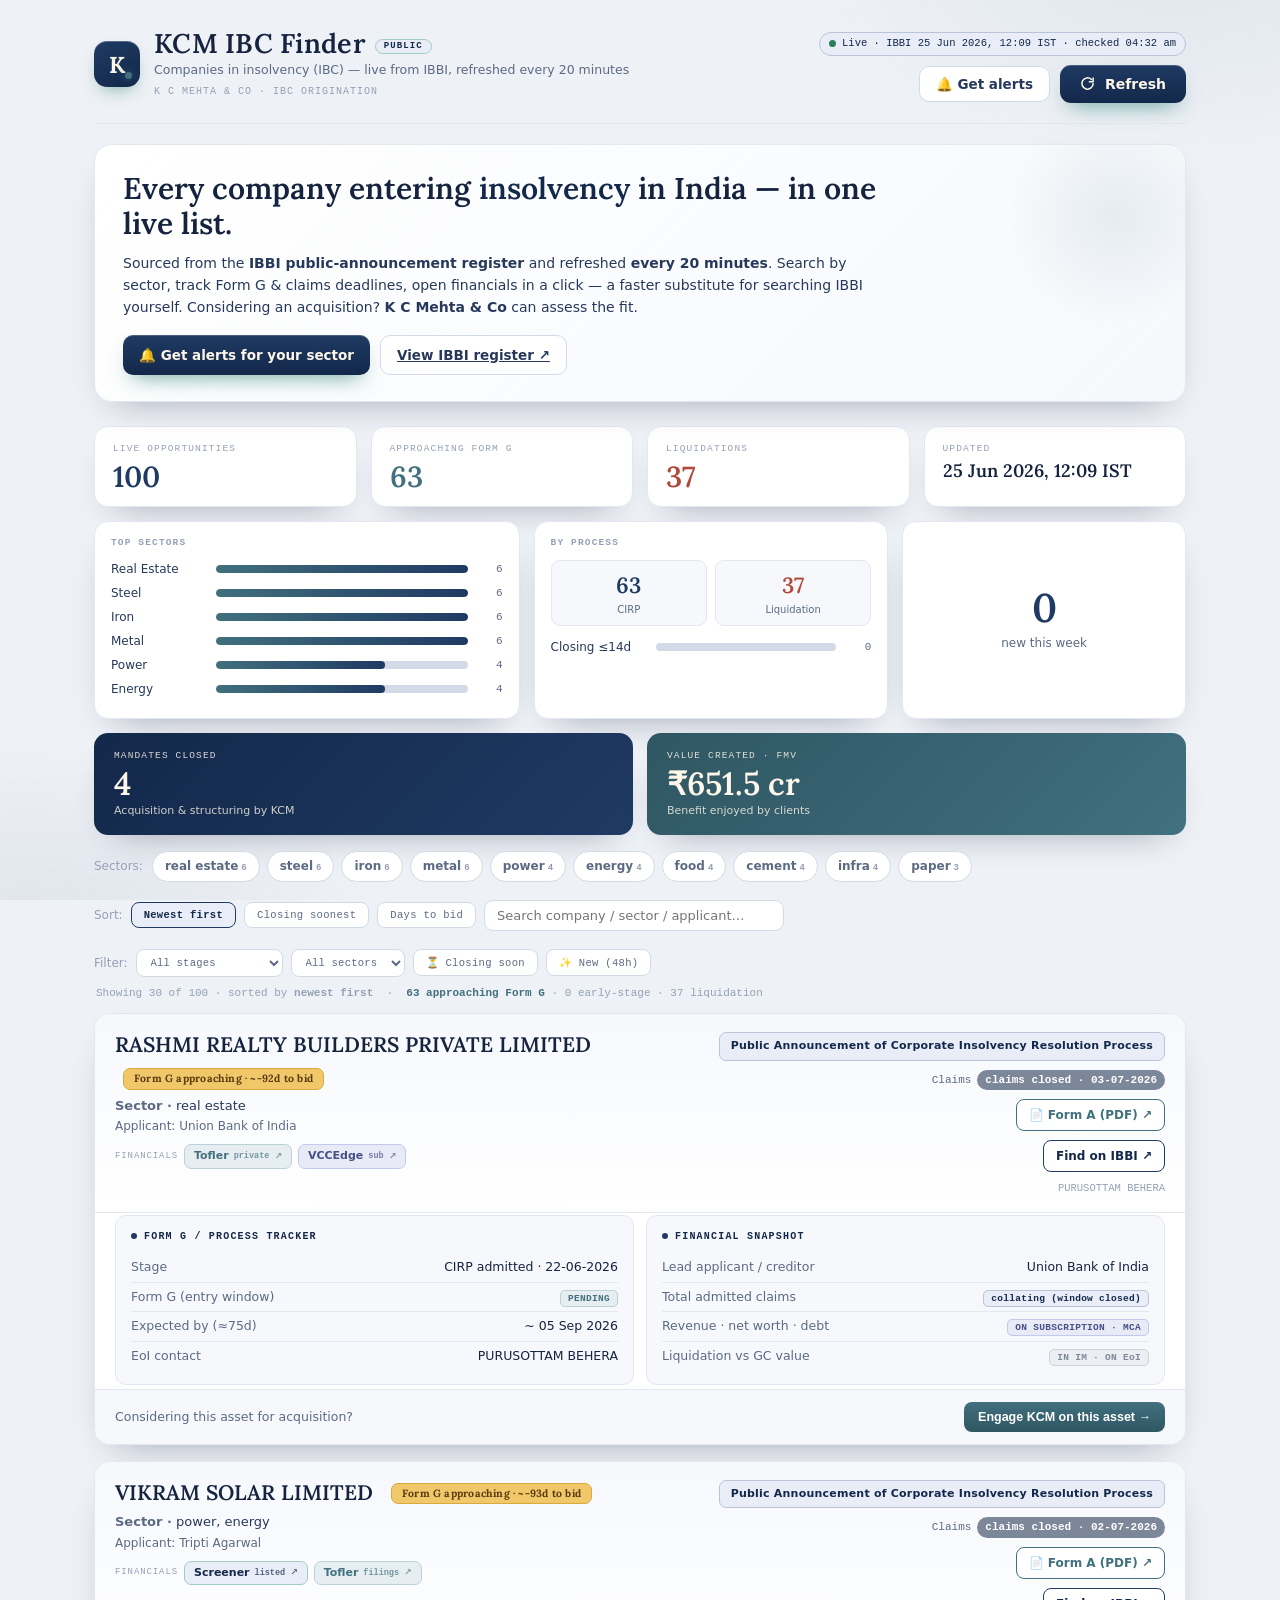
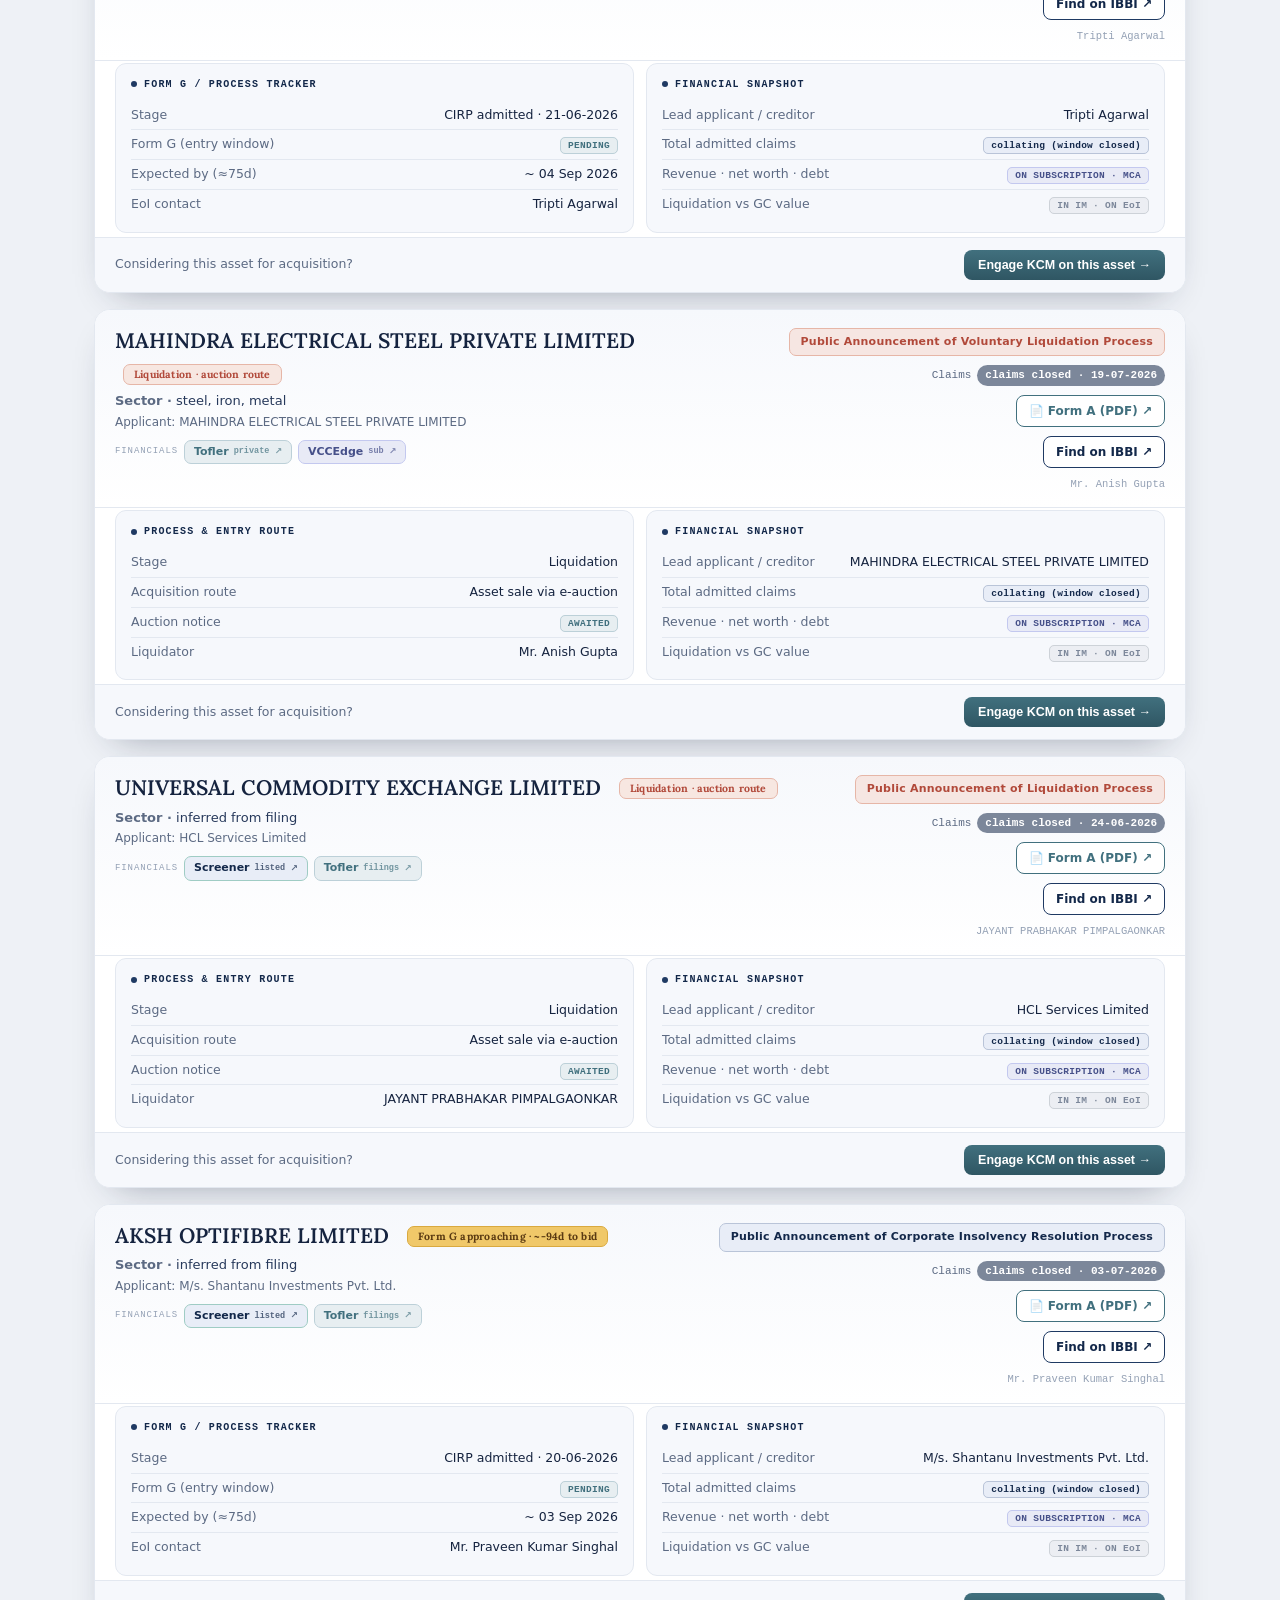
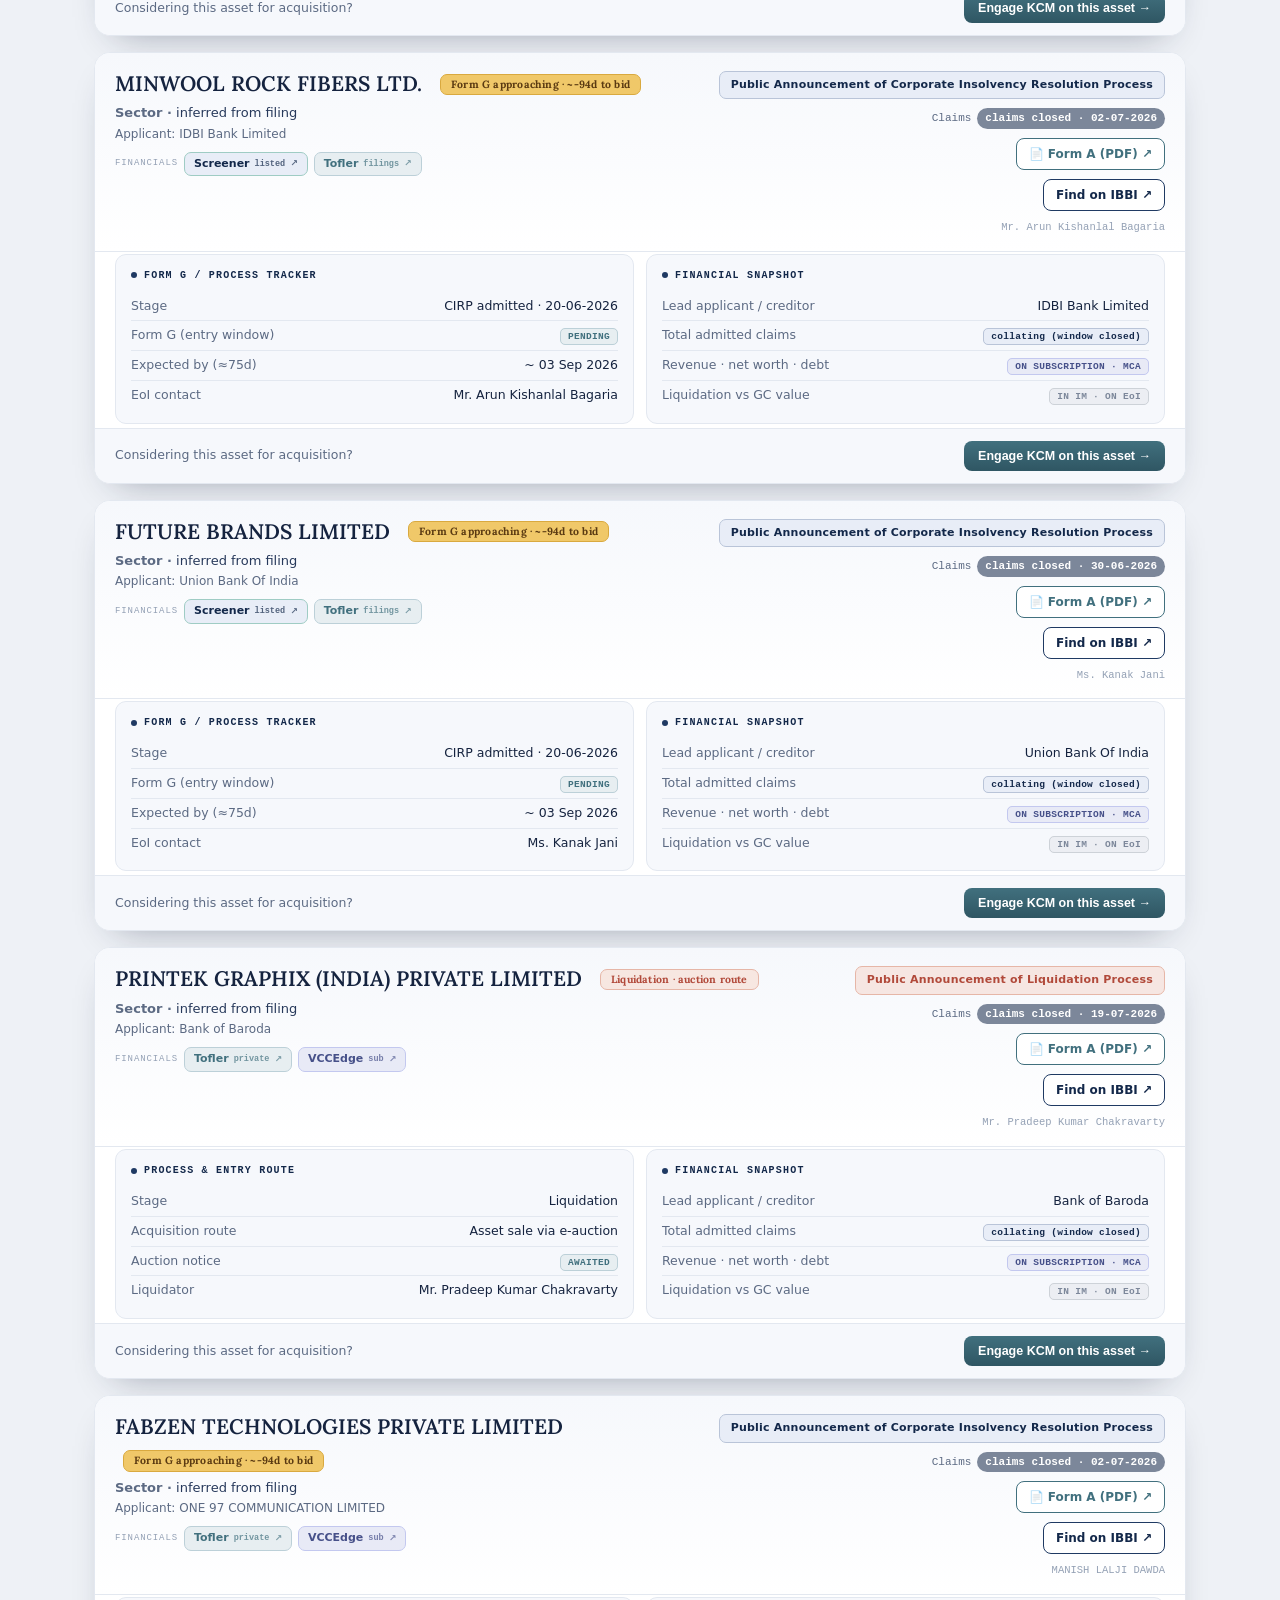
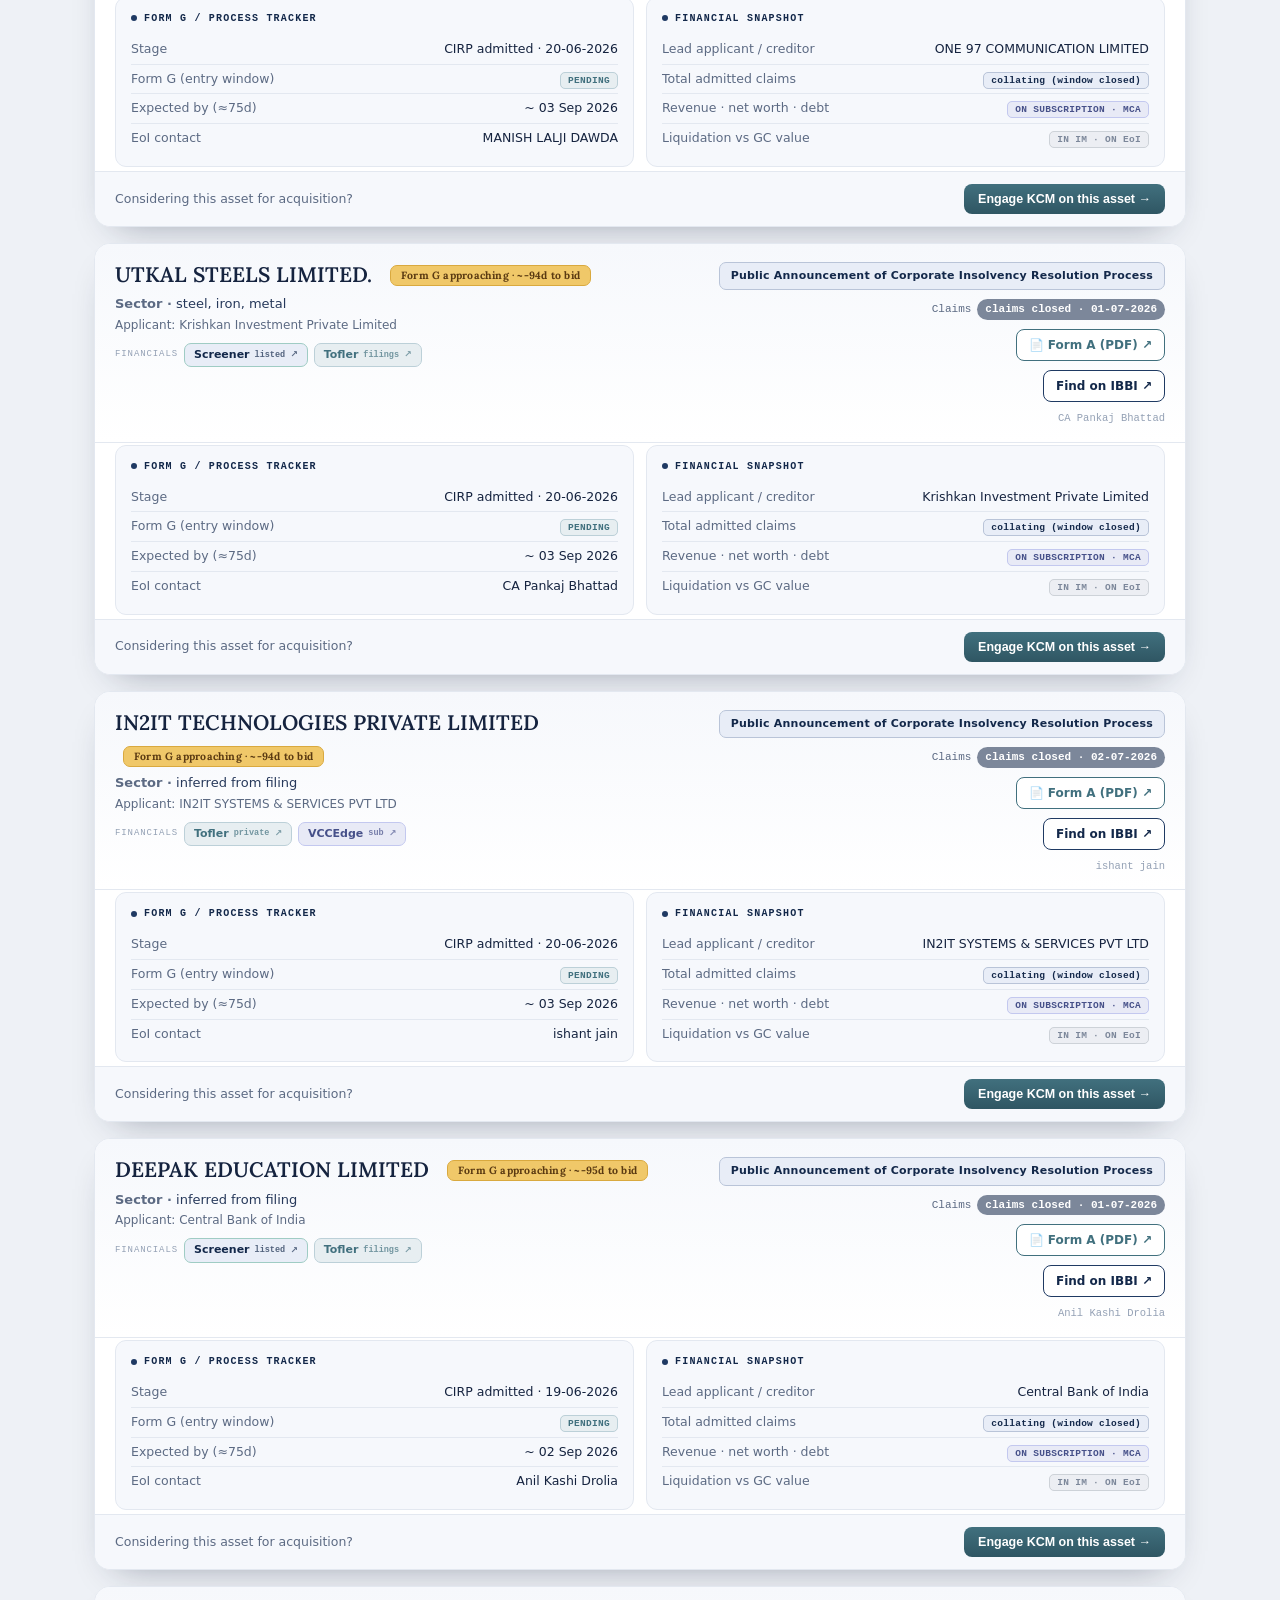
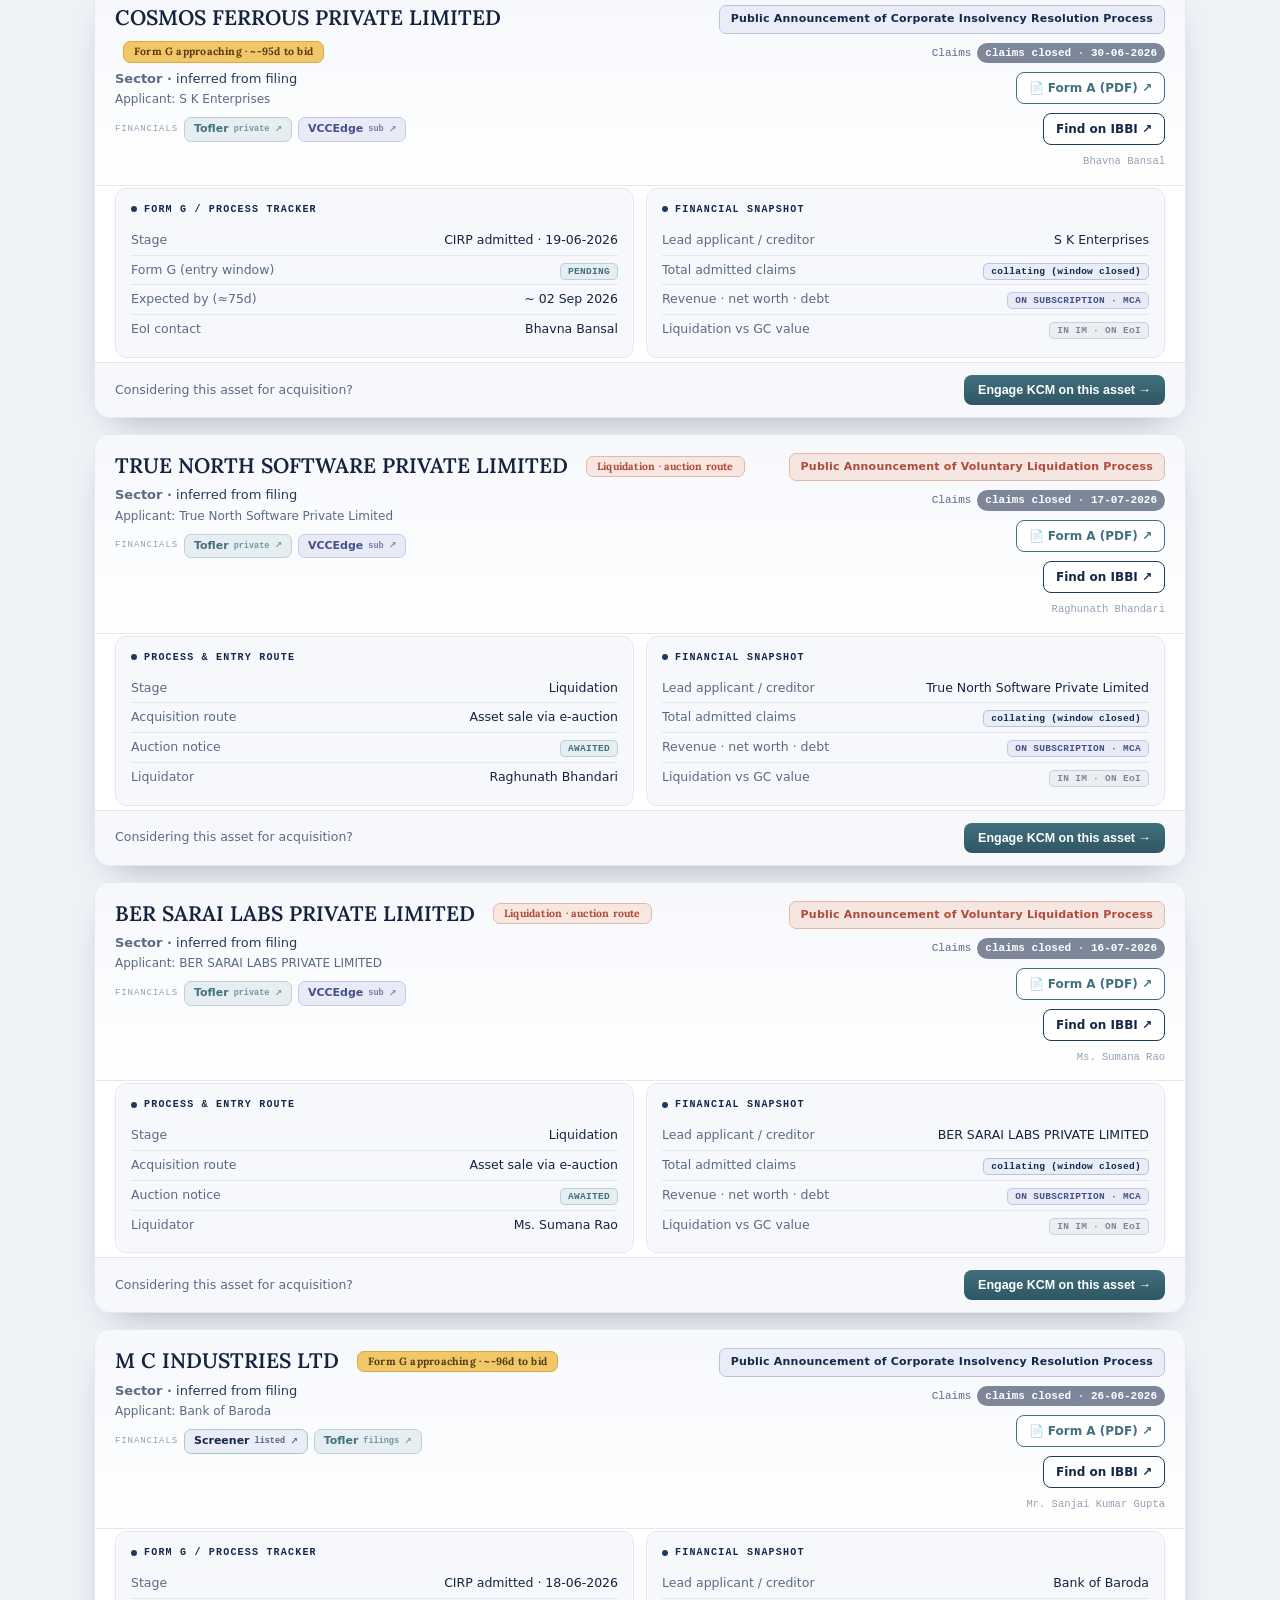
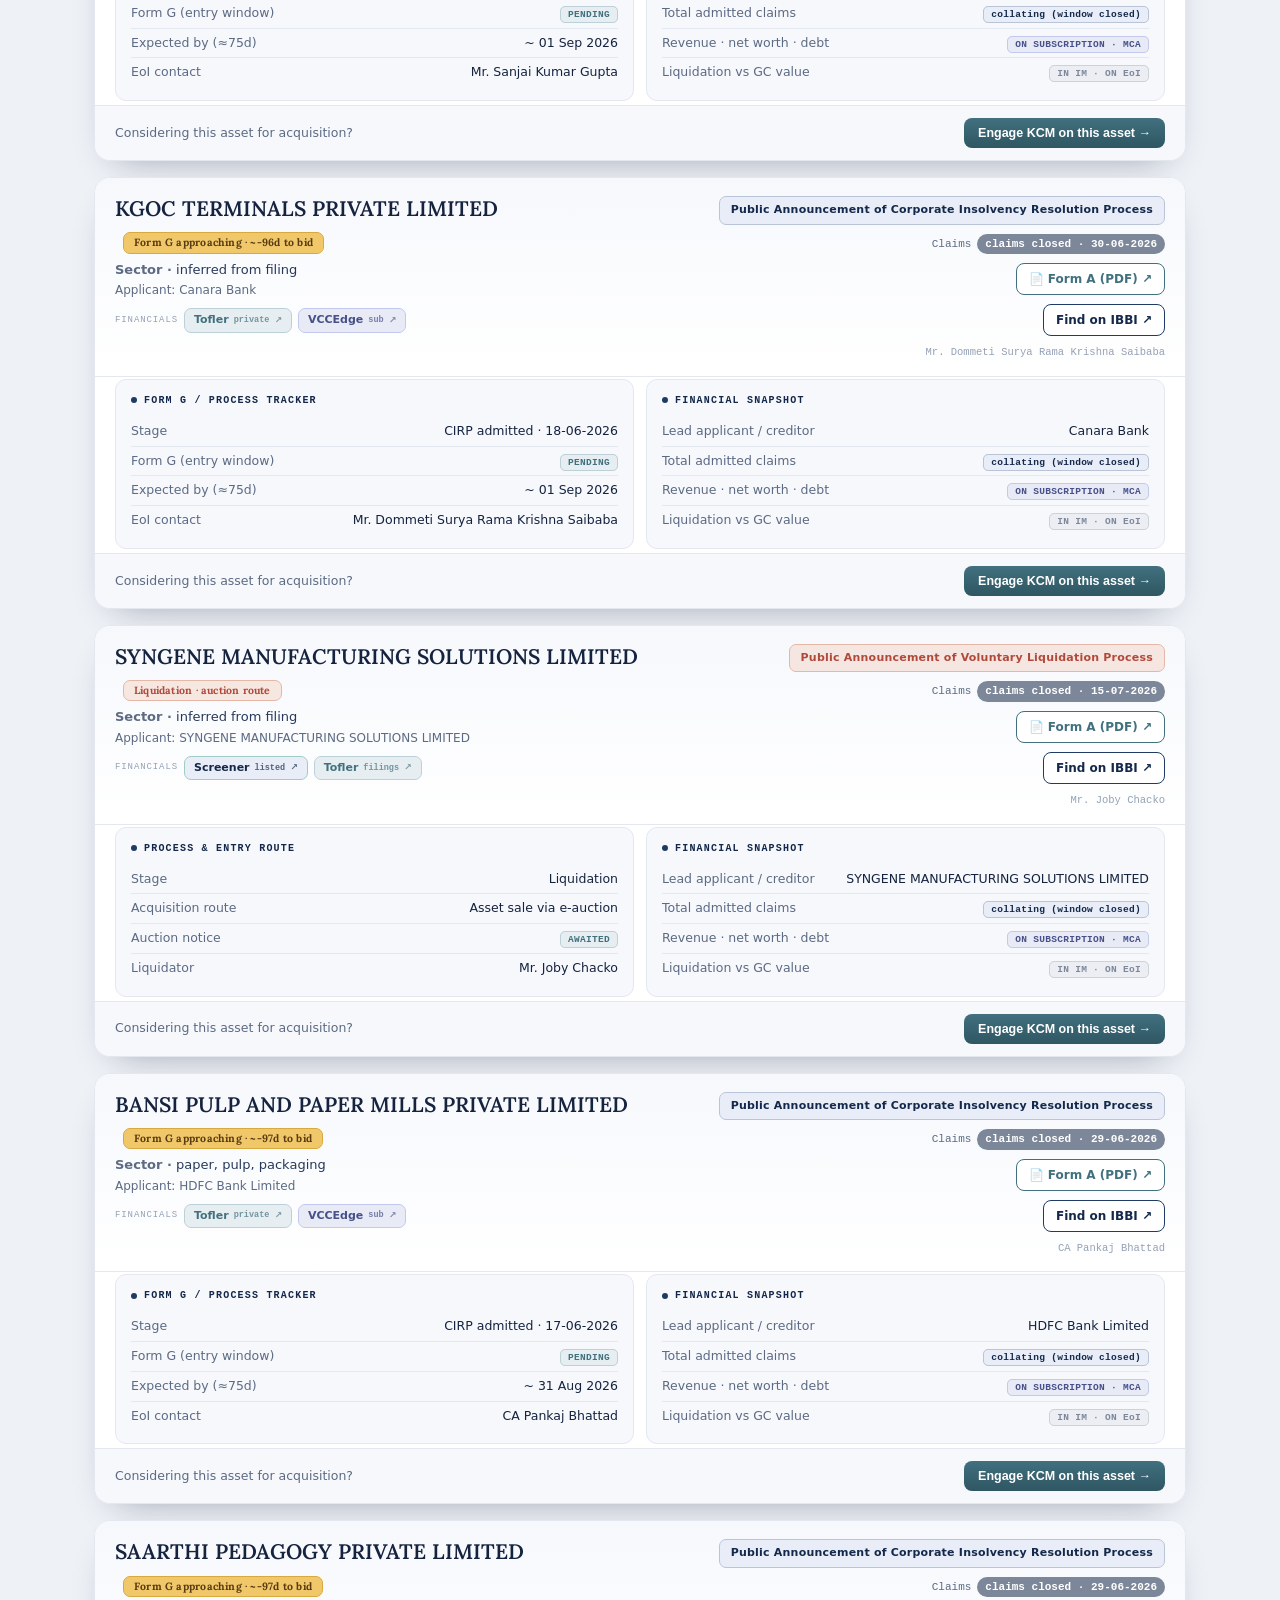
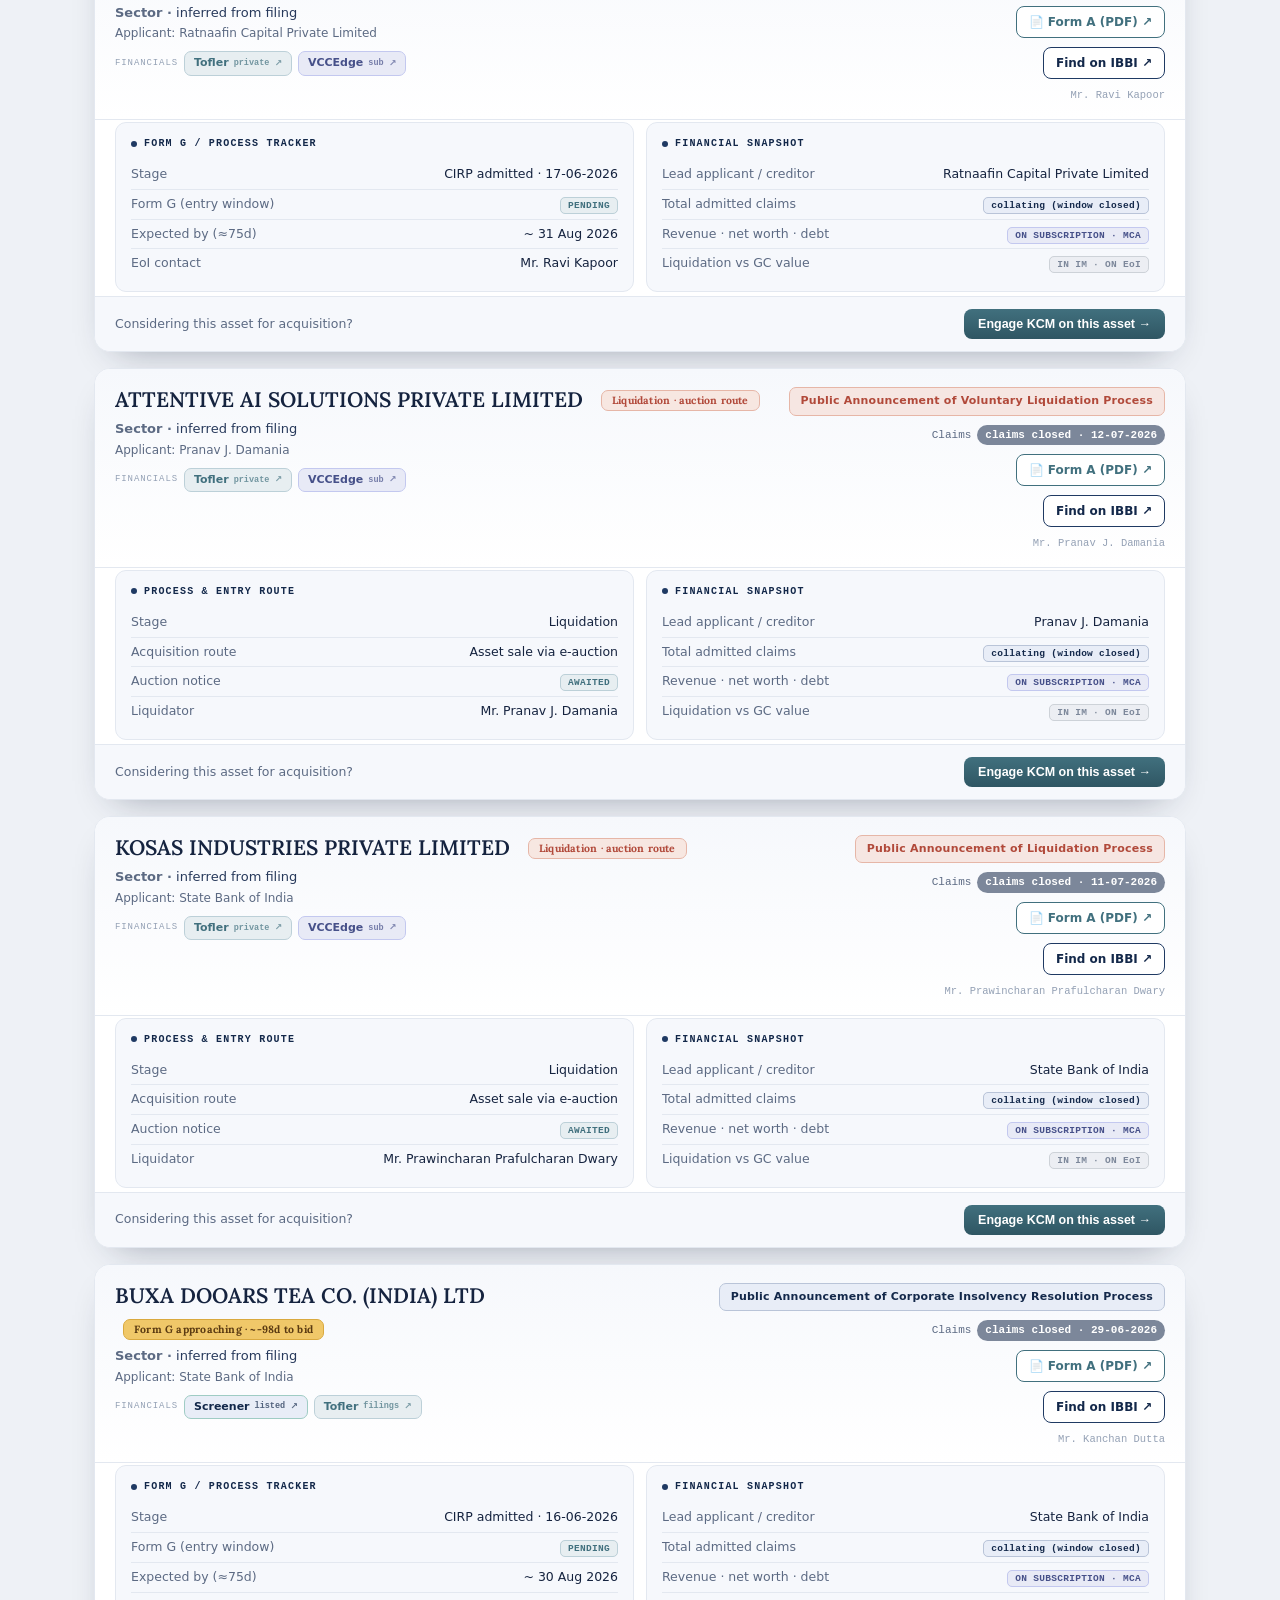
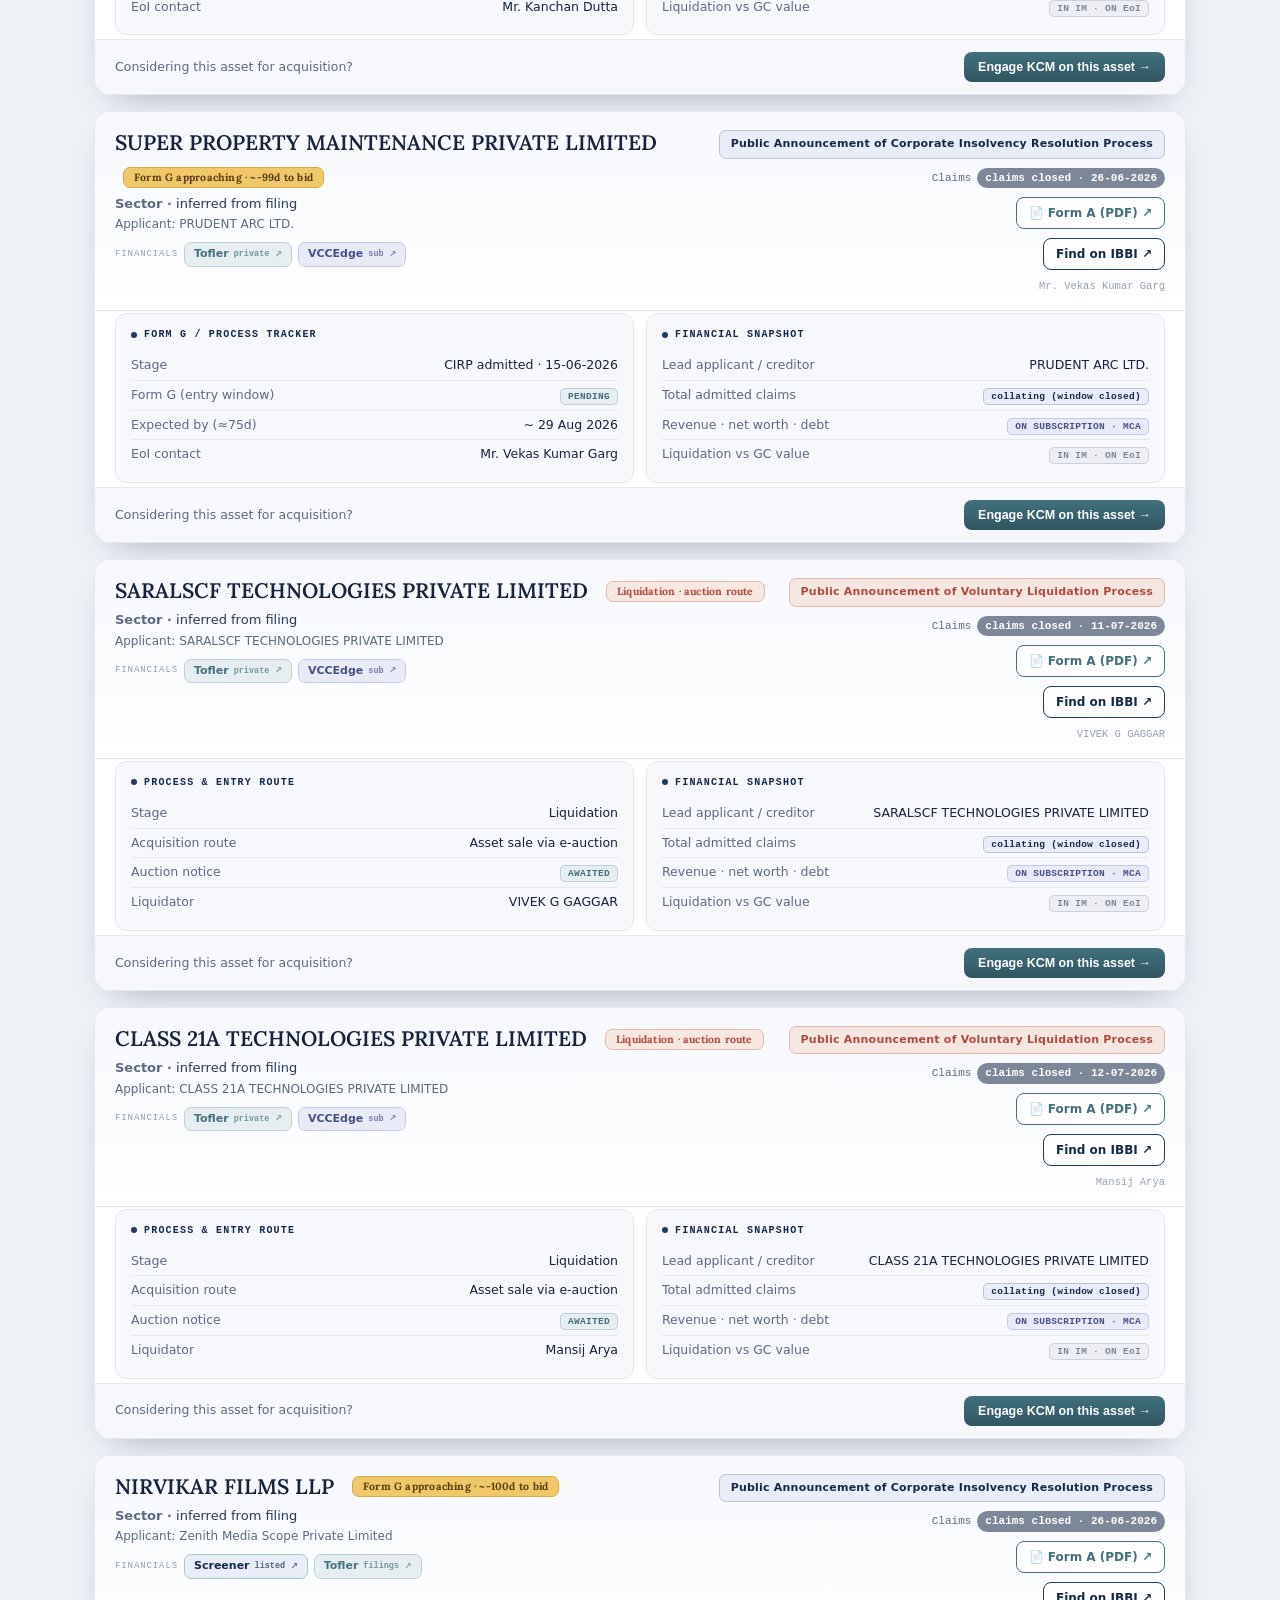
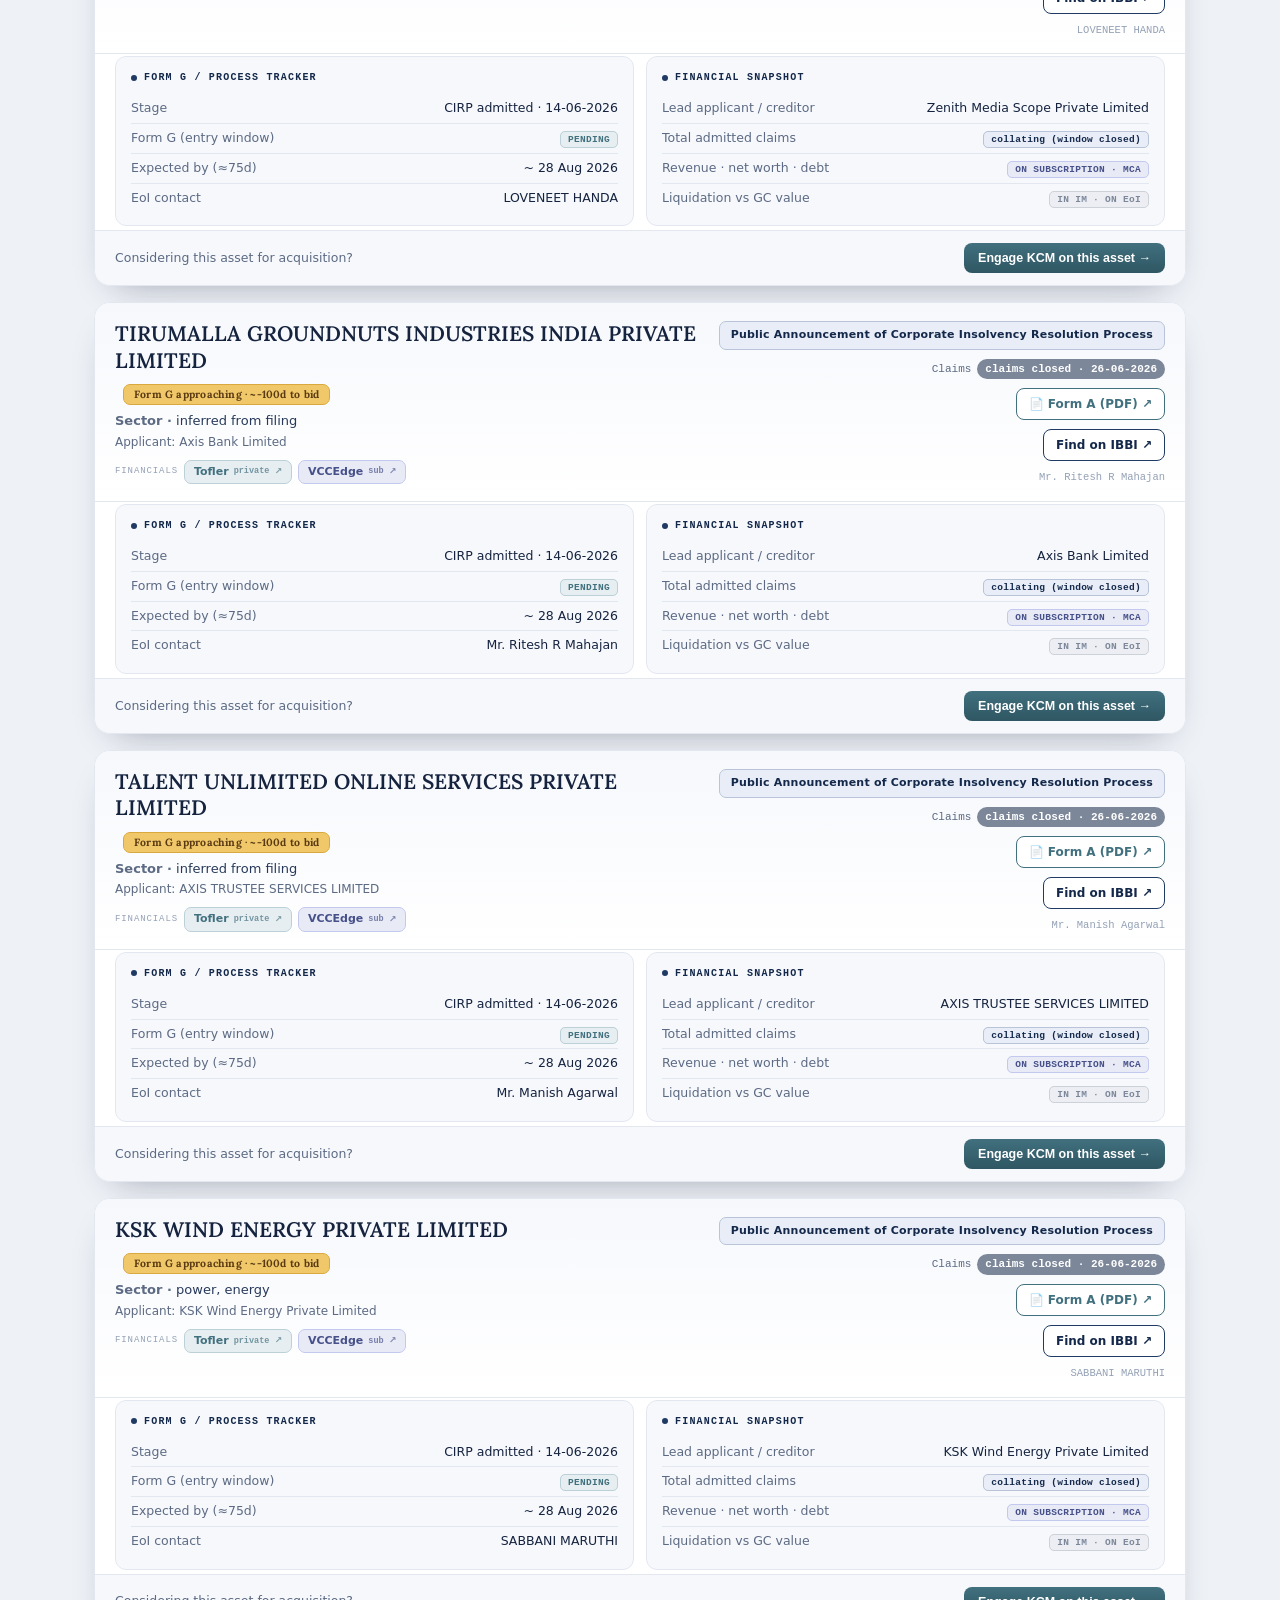
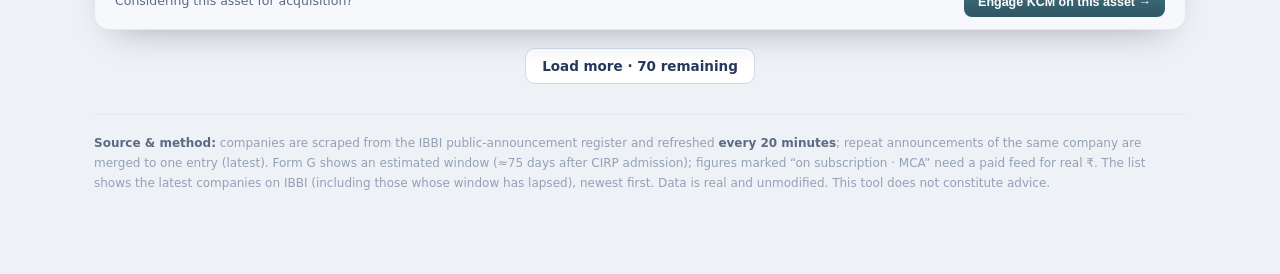
==== commit 76daed53: "IBBI refresh + research cache [skip ci]" ====
--- a/public/index.html
+++ b/public/index.html
@@ -7,15 +7,15 @@
 <meta name="description" content="A free, live tracker of Indian companies in the Insolvency &amp; Bankruptcy (IBC) process — sourced from the IBBI register and refreshed every 20 minutes. Search by sector, see Form G windows, claims deadlines and financial links. By K C Mehta &amp; Co.">
 <meta name="keywords" content="IBC, IBBI, insolvency, bankruptcy, CIRP, liquidation, distressed assets India, corporate debtor, Form G, resolution professional, K C Mehta">
 <meta name="theme-color" content="#15233f">
-<link rel="icon" href="data:image/svg+xml,%3Csvg xmlns='http://www.w3.org/2000/svg' viewBox='0 0 32 32'%3E%3Crect width='32' height='32' rx='7' fill='%231f3a63'/%3E%3Ctext x='16' y='22' font-family='Georgia' font-size='18' fill='white' text-anchor='middle' font-weight='bold'%3EK%3C/text%3E%3Ccircle cx='24' cy='24' r='3' fill='%23b0822f'/%3E%3C/svg%3E">
+<link rel="icon" href="data:image/svg+xml,%3Csvg xmlns='http://www.w3.org/2000/svg' viewBox='0 0 32 32'%3E%3Crect width='32' height='32' rx='7' fill='%231f3a63'/%3E%3Ctext x='16' y='22' font-family='Georgia' font-size='18' fill='white' text-anchor='middle' font-weight='bold'%3EK%3C/text%3E%3Ccircle cx='24' cy='24' r='3' fill='%2341707e'/%3E%3C/svg%3E">
 <meta property="og:type" content="website">
 <meta property="og:site_name" content="KCM IBC Finder">
 <meta property="og:title" content="KCM IBC Finder — India's insolvency companies, live">
 <meta property="og:description" content="Track every company entering insolvency (IBC) in India. Sourced from IBBI, refreshed every 20 minutes. By K C Mehta &amp; Co.">
 <meta name="twitter:card" content="summary">
 <link rel="preconnect" href="https://fonts.googleapis.com"><link rel="preconnect" href="https://fonts.gstatic.com" crossorigin>
-<link href="https://fonts.googleapis.com/css2?family=Fraunces:ital,opsz,wght@0,9..144,400;0,9..144,500;0,9..144,600;0,9..144,700&family=Hanken+Grotesk:wght@400;500;600;700&family=JetBrains+Mono:wght@400;500;700&display=swap" rel="stylesheet">
-<link rel="stylesheet" href="core.css?v=6">
+<link href="https://fonts.googleapis.com/css2?family=Lora:ital,wght@0,400;0,500;0,600;0,700;1,400;1,500&display=swap" rel="stylesheet">
+<link rel="stylesheet" href="core.css?v=7">
 </head>
 <body data-brand="kcm">
 <div class="wrap">
@@ -107,7 +107,7 @@
 window.ENGAGE_FORM_URL = "";
 window.ENGAGE_KEY = "";
 </script>
-<script src="core.js?v=6"></script>
+<script src="core.js?v=7"></script>
 <script>CORE.init({ brand: "kcm", dataUrl: (window.DATA_URL || "data.json"), fallbackUrl: "data.json" });</script>
 </body>
 </html>
--- a/public/core.css
+++ b/public/core.css
@@ -1,23 +1,27 @@
-/* KCM IBC Tracker — shared styles (Corporate Navy & Gold). Used by client.html + master.html. */
+/* KCM IBC Tracker — shared styles (Corporate Navy & Slate). Used by client.html + master.html. */
 :root{
+  /* Document-style typefaces (Word feel): Lora headings, Calibri body, Consolas labels */
+  --font-display:'Lora', Georgia, 'Times New Roman', serif;
+  --font-body:'Calibri', 'Segoe UI', system-ui, -apple-system, 'Helvetica Neue', Arial, sans-serif;
+  --font-mono:'Consolas', 'Lucida Console', 'Courier New', monospace;
   --paper:#f6f3ec; --paper2:#efeae0; --card:#fffdf8; --card2:#fbf8f1;
   --ink:#1c2530; --ink2:#33404e; --muted:#6c7785; --faint:#9aa4b0;
   --line:#e5ddcf; --line2:#d8cfbd;
   --teal:#0f6e63; --teal-d:#0b554c; --teal-soft:#e3efed;
-  --amber:#bf7d27; --amber-soft:#f6ecd9;
+  --amber:#41707e; --amber-soft:#e6eef1;
   --indigo:#5a5fb0; --indigo-soft:#e9e9f6;
   --green:#3f8a4f; --green-soft:#e6f1e7;
   --red:#c0573f; --red-soft:#f7e7e1;
   --grey:#8a93a0; --grey-soft:#edeae3;
   --shadow:0 14px 34px -22px rgba(40,34,20,.45);
 }
-/* ===== KCM Corporate Navy & Gold theme (remaps the palette) ===== */
+/* ===== KCM Corporate Navy & Slate theme (remaps the palette) ===== */
 body[data-brand="kcm"]{
   --paper:#eef1f6; --paper2:#e5eaf2; --card:#ffffff; --card2:#f6f8fc;
   --ink:#15233f; --ink2:#27395b; --muted:#5c6a83; --faint:#94a1b5;
   --line:#e3e8f0; --line2:#d2dae6;
   --teal:#1f3a63; --teal-d:#13284a; --teal-soft:#e8edf7;
-  --amber:#b0822f; --amber-soft:#f5ecd6;
+  --amber:#41707e; --amber-soft:#e7eef1;
   --indigo:#465089; --indigo-soft:#e8eaf6;
   --green:#2f7d57; --green-soft:#e4f0e9;
   --red:#b1493a; --red-soft:#f6e6e2;
@@ -25,7 +29,7 @@
   --shadow:0 16px 36px -22px rgba(20,30,55,.45);
 }
 body[data-brand="kcm"]::before{
-  background:radial-gradient(50% 40% at 92% -6%,rgba(176,130,47,.08),transparent 60%),
+  background:radial-gradient(50% 40% at 92% -6%,rgba(65,112,126,.08),transparent 60%),
              radial-gradient(46% 36% at 2% 104%,rgba(31,58,99,.07),transparent 60%);
 }
 body[data-brand="kcm"] .new,
@@ -37,25 +41,25 @@
 body[data-brand="kcm"] .stage.formg,
 body[data-brand="kcm"] .src.snap,
 body[data-brand="kcm"] .gate.g-warn,
-body[data-brand="kcm"] .tag.t-pending{border-color:#ddc89a !important}
+body[data-brand="kcm"] .tag.t-pending{border-color:#bcd0d8 !important}
 
 *{box-sizing:border-box;margin:0;padding:0}
-body{font-family:'Hanken Grotesk',sans-serif;color:var(--ink);background:var(--paper);min-height:100vh;line-height:1.5;-webkit-font-smoothing:antialiased;position:relative}
+body{font-family:var(--font-body);color:var(--ink);background:var(--paper);min-height:100vh;line-height:1.5;-webkit-font-smoothing:antialiased;position:relative}
 body::before{content:"";position:fixed;inset:0;z-index:0;pointer-events:none;
-  background:radial-gradient(50% 40% at 92% -6%,rgba(191,125,39,.07),transparent 60%),radial-gradient(46% 36% at 2% 104%,rgba(15,110,99,.06),transparent 60%);}
+  background:radial-gradient(50% 40% at 92% -6%,rgba(65,112,126,.07),transparent 60%),radial-gradient(46% 36% at 2% 104%,rgba(15,110,99,.06),transparent 60%);}
 .wrap{position:relative;z-index:1;max-width:1140px;margin:0 auto;padding:30px 24px 80px}
 a{color:inherit}
 
 .topbar{display:flex;align-items:flex-start;justify-content:space-between;gap:24px;flex-wrap:wrap;padding-bottom:20px;border-bottom:1px solid var(--line)}
 .brand{display:flex;align-items:center;gap:14px}
 .glyph{width:46px;height:46px;border-radius:13px;flex:none;position:relative;background:linear-gradient(150deg,var(--teal),var(--teal-d));box-shadow:0 8px 18px -8px rgba(15,110,99,.6),inset 0 1px 0 rgba(255,255,255,.25);display:flex;align-items:center;justify-content:center}
-.glyph span{font-family:'Fraunces',serif;font-weight:700;color:#fdf6e9;font-size:23px;line-height:1}
-.glyph::after{content:"";position:absolute;width:7px;height:7px;border-radius:50%;background:var(--amber);right:8px;bottom:8px;box-shadow:0 0 8px 1px rgba(191,125,39,.6)}
-.wordmark{font-family:'Fraunces',serif;font-weight:600;font-size:27px;letter-spacing:.01em;line-height:1}
-.demo-pill{display:inline-block;margin-left:9px;font-family:'JetBrains Mono',monospace;font-size:9px;letter-spacing:.12em;border-radius:20px;padding:2px 8px;vertical-align:middle;color:var(--teal-d);border:1px solid #9fccc4;background:var(--teal-soft)}
-.demo-pill.gold{color:var(--amber);border-color:#e3c891;background:var(--amber-soft)}
+.glyph span{font-family:var(--font-display);font-weight:700;color:#fdf6e9;font-size:23px;line-height:1}
+.glyph::after{content:"";position:absolute;width:7px;height:7px;border-radius:50%;background:var(--amber);right:8px;bottom:8px;box-shadow:0 0 8px 1px rgba(65,112,126,.55)}
+.wordmark{font-family:var(--font-display);font-weight:600;font-size:27px;letter-spacing:.01em;line-height:1}
+.demo-pill{display:inline-block;margin-left:9px;font-family:var(--font-mono);font-size:9px;letter-spacing:.12em;border-radius:20px;padding:2px 8px;vertical-align:middle;color:var(--teal-d);border:1px solid #9fccc4;background:var(--teal-soft)}
+.demo-pill.gold{color:var(--amber);border-color:#bcd0d8;background:var(--amber-soft)}
 .tagline{font-size:12.5px;color:var(--muted);margin-top:4px}
-.firmtag{font-family:'JetBrains Mono',monospace;font-size:10px;letter-spacing:.1em;color:var(--faint);margin-top:4px;text-transform:uppercase}
+.firmtag{font-family:var(--font-mono);font-size:10px;letter-spacing:.1em;color:var(--faint);margin-top:4px;text-transform:uppercase}
 
 .refresh-zone{display:flex;flex-direction:column;align-items:flex-end;gap:9px}
 .authrow{display:flex;align-items:center;gap:10px;font-size:13px;color:var(--muted);flex-wrap:wrap;justify-content:flex-end}
@@ -63,7 +67,7 @@
 .btn:hover{border-color:var(--faint)}
 .btn.primary{color:#fdf6e9;background:linear-gradient(180deg,var(--teal),var(--teal-d));border:none;box-shadow:0 10px 22px -10px rgba(15,110,99,.7),inset 0 1px 0 rgba(255,255,255,.2)}
 .btn.primary:hover{transform:translateY(-1px)}
-.btn.amber{color:#fff;background:linear-gradient(180deg,#cf9544,var(--amber));border:none}
+.btn.amber{color:#fff;background:linear-gradient(180deg,#5a8898,var(--amber));border:none}
 .refresh{display:inline-flex;align-items:center;gap:10px;cursor:pointer;font-family:inherit;font-size:14px;font-weight:600;color:#fdf6e9;background:linear-gradient(180deg,var(--teal),var(--teal-d));border:none;border-radius:11px;padding:11px 20px;box-shadow:0 10px 22px -10px rgba(15,110,99,.7),inset 0 1px 0 rgba(255,255,255,.2);transition:transform .15s,box-shadow .2s}
 .refresh:hover{transform:translateY(-1px)}
 .refresh.spinning svg{animation:spin .9s linear infinite}
@@ -72,22 +76,22 @@
 
 .stats{display:grid;grid-template-columns:repeat(4,1fr);gap:14px;margin:24px 0 8px}
 .stat{background:var(--card);border:1px solid var(--line);border-radius:14px;padding:15px 18px;box-shadow:var(--shadow)}
-.stat .k{font-family:'JetBrains Mono',monospace;font-size:9.5px;letter-spacing:.12em;text-transform:uppercase;color:var(--faint)}
-.stat .v{font-family:'Fraunces',serif;font-size:29px;font-weight:600;margin-top:6px;line-height:1;color:var(--ink)}
-.stat .v small{font-size:13px;color:var(--muted);font-family:'Hanken Grotesk';font-weight:500}
+.stat .k{font-family:var(--font-mono);font-size:9.5px;letter-spacing:.12em;text-transform:uppercase;color:var(--faint)}
+.stat .v{font-family:var(--font-display);font-size:29px;font-weight:600;margin-top:6px;line-height:1;color:var(--ink)}
+.stat .v small{font-size:13px;color:var(--muted);font-family:var(--font-body);font-weight:500}
 .stat.teal .v{color:var(--teal)} .stat.amber .v{color:var(--amber)} .stat.red .v{color:var(--red)}
 
 .trband{display:flex;align-items:stretch;gap:14px;flex-wrap:wrap;margin:14px 0 4px}
 .trcard{flex:1;min-width:200px;display:flex;align-items:center;gap:16px;background:linear-gradient(135deg,var(--teal-d),var(--teal));color:#fdf6e9;border-radius:14px;padding:16px 20px;box-shadow:var(--shadow)}
-.trcard.gold{background:linear-gradient(135deg,#9c6a1f,var(--amber))}
-.trcard .trv{font-family:'Fraunces',serif;font-size:32px;font-weight:600;line-height:1}
-.trcard .trk{font-family:'JetBrains Mono',monospace;font-size:9.5px;letter-spacing:.12em;text-transform:uppercase;opacity:.85;margin-bottom:4px}
+.trcard.gold{background:linear-gradient(135deg,#2f5663,var(--amber))}
+.trcard .trv{font-family:var(--font-display);font-size:32px;font-weight:600;line-height:1}
+.trcard .trk{font-family:var(--font-mono);font-size:9.5px;letter-spacing:.12em;text-transform:uppercase;opacity:.85;margin-bottom:4px}
 .trcard .trsub{font-size:11px;opacity:.8;margin-top:3px}
 
 /* hero */
 .hero{margin:20px 0 6px;background:linear-gradient(135deg,var(--card),var(--card2));border:1px solid var(--line);border-radius:18px;padding:26px 28px;box-shadow:var(--shadow);position:relative;overflow:hidden}
-.hero::after{content:"";position:absolute;right:-40px;top:-40px;width:220px;height:220px;border-radius:50%;background:radial-gradient(circle,rgba(176,130,47,.10),transparent 70%);pointer-events:none}
-.hero h1{font-family:'Fraunces',serif;font-size:30px;font-weight:600;line-height:1.18;color:var(--ink);max-width:760px}
+.hero::after{content:"";position:absolute;right:-40px;top:-40px;width:220px;height:220px;border-radius:50%;background:radial-gradient(circle,rgba(65,112,126,.10),transparent 70%);pointer-events:none}
+.hero h1{font-family:var(--font-display);font-size:30px;font-weight:600;line-height:1.18;color:var(--ink);max-width:760px}
 .hero h1 span{color:var(--teal-d)}
 .hero p{font-size:14px;color:var(--ink2);margin-top:10px;max-width:740px;line-height:1.6}
 .hero-cta{display:flex;gap:10px;flex-wrap:wrap;margin-top:16px}
@@ -97,18 +101,18 @@
 .insights{display:grid;grid-template-columns:1.2fr 1fr .8fr;gap:14px;margin:14px 0 4px}
 @media(max-width:760px){.insights{grid-template-columns:1fr}}
 .ins{background:var(--card);border:1px solid var(--line);border-radius:14px;padding:14px 16px;box-shadow:var(--shadow)}
-.ins h4{font-family:'JetBrains Mono',monospace;font-size:9.5px;letter-spacing:.12em;text-transform:uppercase;color:var(--faint);margin-bottom:10px}
+.ins h4{font-family:var(--font-mono);font-size:9.5px;letter-spacing:.12em;text-transform:uppercase;color:var(--faint);margin-bottom:10px}
 .ibar{display:flex;align-items:center;gap:9px;margin:6px 0}
 .ibar .il{font-size:12px;color:var(--ink2);flex:none;width:96px;white-space:nowrap;overflow:hidden;text-overflow:ellipsis;text-transform:capitalize}
 .ibar .it{flex:1;height:8px;border-radius:5px;background:var(--line2);overflow:hidden}
 .ibar .it i{display:block;height:100%;border-radius:5px;background:linear-gradient(90deg,var(--amber),var(--teal))}
-.ibar .iv{font-family:'JetBrains Mono',monospace;font-size:11px;color:var(--muted);flex:none;width:26px;text-align:right}
+.ibar .iv{font-family:var(--font-mono);font-size:11px;color:var(--muted);flex:none;width:26px;text-align:right}
 .ins-big{display:flex;flex-direction:column;justify-content:center;height:100%;text-align:center}
-.ins-big .v{font-family:'Fraunces',serif;font-size:40px;font-weight:600;color:var(--teal);line-height:1}
+.ins-big .v{font-family:var(--font-display);font-size:40px;font-weight:600;color:var(--teal);line-height:1}
 .ins-big .k{font-size:12px;color:var(--muted);margin-top:6px}
 .ins-split{display:flex;gap:8px;margin-top:6px}
 .ins-split .seg{flex:1;text-align:center;background:var(--card2);border:1px solid var(--line);border-radius:9px;padding:8px 4px}
-.ins-split .seg .sv{font-family:'Fraunces',serif;font-size:22px;font-weight:600}
+.ins-split .seg .sv{font-family:var(--font-display);font-size:22px;font-weight:600}
 .ins-split .seg .sk{font-size:10px;color:var(--muted)}
 .ins-split .cirp .sv{color:var(--teal)} .ins-split .liq .sv{color:var(--red)}
 
@@ -118,66 +122,66 @@
 .chip{font-size:12px;font-weight:600;color:var(--muted);background:var(--card);border:1px solid var(--line2);border-radius:20px;padding:5px 12px;cursor:pointer;transition:all .15s;white-space:nowrap}
 .chip:hover{border-color:var(--teal);color:var(--teal-d)}
 .chip.on{background:var(--teal-soft);border-color:var(--teal);color:var(--teal-d);font-weight:700}
-.chip .cct{font-family:'JetBrains Mono',monospace;font-size:9px;opacity:.65;margin-left:3px}
+.chip .cct{font-family:var(--font-mono);font-size:9px;opacity:.65;margin-left:3px}
 
 /* NEW badge */
-.badge-new{font-family:'JetBrains Mono',monospace;font-size:8.5px;font-weight:700;letter-spacing:.08em;color:#fff;background:var(--green);border-radius:5px;padding:2px 6px;margin-left:8px;vertical-align:middle}
+.badge-new{font-family:var(--font-mono);font-size:8.5px;font-weight:700;letter-spacing:.08em;color:#fff;background:var(--green);border-radius:5px;padding:2px 6px;margin-left:8px;vertical-align:middle}
 
 .prov{display:flex;gap:11px;align-items:flex-start;background:var(--teal-soft);border:1px solid #9fccc4;border-radius:12px;padding:13px 16px;margin:22px 0 6px;font-size:13px;color:var(--teal-d);line-height:1.55}
-.prov .live{flex:none;font-family:'JetBrains Mono',monospace;font-size:10px;font-weight:700;letter-spacing:.1em;color:#fff;background:var(--teal);border-radius:20px;padding:3px 10px;margin-top:1px}
-code{font-family:'JetBrains Mono',monospace;font-size:.92em;background:#ffffffaa;border:1px solid var(--line2);border-radius:5px;padding:1px 5px}
-
-.src{font-family:'JetBrains Mono',monospace;font-size:10.5px;display:inline-flex;align-items:center;gap:6px;padding:3px 9px;border-radius:20px;margin-top:2px}
+.prov .live{flex:none;font-family:var(--font-mono);font-size:10px;font-weight:700;letter-spacing:.1em;color:#fff;background:var(--teal);border-radius:20px;padding:3px 10px;margin-top:1px}
+code{font-family:var(--font-mono);font-size:.92em;background:#ffffffaa;border:1px solid var(--line2);border-radius:5px;padding:1px 5px}
+
+.src{font-family:var(--font-mono);font-size:10.5px;display:inline-flex;align-items:center;gap:6px;padding:3px 9px;border-radius:20px;margin-top:2px}
 .src .d{width:7px;height:7px;border-radius:50%}
-.src.snap{color:var(--amber);background:var(--amber-soft);border:1px solid #e3c891}
+.src.snap{color:var(--amber);background:var(--amber-soft);border:1px solid #bcd0d8}
 .src.snap .d{background:var(--amber)}
 .src.live{color:var(--teal-d);background:var(--teal-soft);border:1px solid #9fccc4}
 .src.live .d{background:var(--green)}
 
 .sortrow{display:flex;align-items:center;gap:8px;margin:18px 0 2px;flex-wrap:wrap}
 .sortlbl{font-size:12px;color:var(--faint)}
-.sortb{font-family:'JetBrains Mono',monospace;font-size:10.5px;letter-spacing:.03em;color:var(--muted);background:var(--card);border:1px solid var(--line2);border-radius:8px;padding:6px 12px;cursor:pointer}
+.sortb{font-family:var(--font-mono);font-size:10.5px;letter-spacing:.03em;color:var(--muted);background:var(--card);border:1px solid var(--line2);border-radius:8px;padding:6px 12px;cursor:pointer}
 .sortb.on{color:var(--teal-d);border-color:var(--teal);background:var(--teal-soft);font-weight:700}
 .search{flex:1;min-width:180px;max-width:300px;border:1px solid var(--line2);border-radius:9px;padding:7px 12px;font-family:inherit;font-size:13px;background:var(--card)}
-.fsel{font-family:'JetBrains Mono',monospace;font-size:10.5px;letter-spacing:.02em;color:var(--muted);background:var(--card);border:1px solid var(--line2);border-radius:8px;padding:6px 10px;cursor:pointer;max-width:200px}
+.fsel{font-family:var(--font-mono);font-size:10.5px;letter-spacing:.02em;color:var(--muted);background:var(--card);border:1px solid var(--line2);border-radius:8px;padding:6px 10px;cursor:pointer;max-width:200px}
 .fsel:focus{outline:none;border-color:var(--teal)}
-.hidden-note{font-family:'JetBrains Mono',monospace;font-size:11px;color:var(--faint);margin:8px 0 12px;padding-left:2px}
+.hidden-note{font-family:var(--font-mono);font-size:11px;color:var(--faint);margin:8px 0 12px;padding-left:2px}
 
 #list{display:flex;flex-direction:column;gap:16px}
 .opp{background:var(--card);border:1px solid var(--line);border-radius:16px;overflow:hidden;box-shadow:var(--shadow);opacity:0;transform:translateY(9px);animation:rise .5s ease forwards}
 @keyframes rise{to{opacity:1;transform:none}}
 .opp-head{display:flex;align-items:flex-start;justify-content:space-between;gap:18px;padding:18px 20px 15px;background:linear-gradient(180deg,var(--card2),var(--card));border-bottom:1px solid var(--line);flex-wrap:wrap}
 .opp-id{flex:1;min-width:250px}
-.opp-name{font-family:'Fraunces',serif;font-size:21px;font-weight:600;display:flex;align-items:center;gap:10px;flex-wrap:wrap;line-height:1.25}
+.opp-name{font-family:var(--font-display);font-size:21px;font-weight:600;display:flex;align-items:center;gap:10px;flex-wrap:wrap;line-height:1.25}
 .vchain{font-size:13px;color:var(--ink2);margin-top:6px}
 .vchain b{color:var(--muted);font-weight:600}
 .applicant{font-size:12px;color:var(--muted);margin-top:2px}
 .profile{margin-top:10px;background:var(--card2);border:1px solid var(--line);border-left:3px solid var(--amber);border-radius:9px;padding:10px 13px;font-size:12.5px;color:var(--ink2);line-height:1.5}
-.profile .ptag{font-family:'JetBrains Mono',monospace;font-size:8.5px;letter-spacing:.1em;text-transform:uppercase;color:var(--amber);font-weight:700}
+.profile .ptag{font-family:var(--font-mono);font-size:8.5px;letter-spacing:.1em;text-transform:uppercase;color:var(--amber);font-weight:700}
 .profile b{color:var(--muted)}
 .profile a{color:var(--teal-d);font-weight:600}
 .profile .prow2{margin-top:4px;font-size:12px;color:var(--muted)}
 .reslinks{display:flex;gap:6px;flex-wrap:wrap;margin-top:9px;align-items:center}
-.reslabel{font-family:'JetBrains Mono',monospace;font-size:9px;letter-spacing:.1em;text-transform:uppercase;color:var(--faint)}
+.reslabel{font-family:var(--font-mono);font-size:9px;letter-spacing:.1em;text-transform:uppercase;color:var(--faint)}
 .reslink{display:inline-flex;align-items:center;gap:5px;font-size:11px;font-weight:600;color:var(--indigo);background:var(--indigo-soft);border:1px solid #c3c8ef;border-radius:7px;padding:3px 9px;text-decoration:none;transition:filter .15s}
 .reslink:hover{filter:brightness(.96)}
 .reslink.scr{color:var(--teal-d);background:var(--teal-soft);border-color:#9fccc4}
-.reslink.tof{color:var(--amber);background:var(--amber-soft);border-color:#e3c891}
+.reslink.tof{color:var(--amber);background:var(--amber-soft);border-color:#bcd0d8}
 .reslink .ar{font-size:9px;opacity:.65}
-.reslink .typ{font-size:8.5px;font-family:'JetBrains Mono',monospace;opacity:.7}
+.reslink .typ{font-size:8.5px;font-family:var(--font-mono);opacity:.7}
 .opp-tags{display:flex;flex-direction:column;align-items:flex-end;gap:9px}
 .stage{font-size:11px;font-weight:600;letter-spacing:.02em;padding:5px 11px;border-radius:7px;white-space:nowrap}
-.stage.formg{color:var(--amber);background:var(--amber-soft);border:1px solid #e3c891}
+.stage.formg{color:var(--amber);background:var(--amber-soft);border:1px solid #bcd0d8}
 .stage.cirp{color:var(--teal-d);background:var(--teal-soft);border:1px solid #9fccc4}
 .stage.liq{color:var(--red);background:var(--red-soft);border:1px solid #e6b6a7}
-.deadline{font-family:'JetBrains Mono',monospace;font-size:11px;display:flex;align-items:center;gap:6px;color:var(--muted)}
+.deadline{font-family:var(--font-mono);font-size:11px;display:flex;align-items:center;gap:6px;color:var(--muted)}
 .dl-pill{padding:2px 8px;border-radius:20px;font-weight:700}
 .dl-urgent{color:#fff;background:var(--red)} .dl-soon{color:#5a3a12;background:#e6c074} .dl-ok{color:var(--teal-d);background:var(--teal-soft)} .dl-closed{color:#fff;background:var(--grey)}
 .formg-btn{display:inline-flex;align-items:center;gap:6px;font-size:12px;font-weight:600;color:var(--teal-d);background:#fff;border:1px solid var(--teal);border-radius:8px;padding:6px 12px;text-decoration:none;transition:all .15s}
 .formg-btn:hover{background:var(--teal);color:#fff}
 .formg-btn.pdf{color:var(--amber);border-color:var(--amber)}
 .formg-btn.pdf:hover{background:var(--amber);color:#fff}
-.rp{font-family:'JetBrains Mono',monospace;font-size:10.5px;color:var(--faint);text-align:right}
+.rp{font-family:var(--font-mono);font-size:10.5px;color:var(--faint);text-align:right}
 .stagechip{display:inline-block;font-size:10.5px;font-weight:700;letter-spacing:.02em;padding:3px 10px;border-radius:7px;margin-left:8px;vertical-align:middle}
 .st-soon{color:#5a3a12;background:#f0c869;border:1px solid #d9a93f}
 .st-early{color:var(--muted);background:var(--grey-soft);border:1px solid var(--line2)}
@@ -186,21 +190,21 @@
 .panels{display:grid;grid-template-columns:1fr 1fr;gap:12px;padding:2px 20px 4px}
 @media(max-width:680px){.panels{grid-template-columns:1fr}}
 .panel{background:var(--card2);border:1px solid var(--line);border-radius:11px;padding:13px 15px}
-.panel h4{font-family:'JetBrains Mono',monospace;font-size:10px;letter-spacing:.12em;text-transform:uppercase;color:var(--teal-d);margin-bottom:9px;display:flex;align-items:center;gap:7px}
+.panel h4{font-family:var(--font-mono);font-size:10px;letter-spacing:.12em;text-transform:uppercase;color:var(--teal-d);margin-bottom:9px;display:flex;align-items:center;gap:7px}
 .panel h4 .ic{width:6px;height:6px;border-radius:50%;background:var(--teal)}
 .prow{display:flex;justify-content:space-between;gap:10px;font-size:12.5px;padding:5px 0;border-top:1px solid var(--line)}
 .prow:first-of-type{border-top:none}
 .prow .lab{color:var(--muted);flex:none;max-width:52%}
 .prow .val{color:var(--ink);text-align:right;font-weight:500}
-.tag{font-family:'JetBrains Mono',monospace;font-size:9.5px;letter-spacing:.03em;padding:2px 7px;border-radius:5px;font-weight:700;white-space:nowrap}
-.t-pending{color:var(--amber);background:var(--amber-soft);border:1px solid #e3c891}
+.tag{font-family:var(--font-mono);font-size:9.5px;letter-spacing:.03em;padding:2px 7px;border-radius:5px;font-weight:700;white-space:nowrap}
+.t-pending{color:var(--amber);background:var(--amber-soft);border:1px solid #bcd0d8}
 .t-sub{color:var(--indigo);background:var(--indigo-soft);border:1px solid #c3c8ef}
 .t-live{color:var(--teal-d);background:var(--teal-soft);border:1px solid #9fccc4}
 .t-locked{color:var(--grey);background:var(--grey-soft);border:1px solid #cdd2d8}
 
 .engage{display:flex;align-items:center;justify-content:space-between;gap:12px;flex-wrap:wrap;padding:12px 20px;border-top:1px solid var(--line);background:var(--card2)}
 .engage-q{font-size:12.5px;color:var(--muted)}
-.engage-btn{display:inline-flex;align-items:center;gap:6px;font-size:12.5px;font-weight:700;color:#fff;background:linear-gradient(180deg,var(--amber),#9c6a1f);border:none;border-radius:8px;padding:8px 14px;text-decoration:none;transition:filter .15s}
+.engage-btn{display:inline-flex;align-items:center;gap:6px;font-size:12.5px;font-weight:700;color:#fff;background:linear-gradient(180deg,var(--amber),#2f5663);border:none;border-radius:8px;padding:8px 14px;text-decoration:none;transition:filter .15s}
 .engage-btn:hover{filter:brightness(1.06)}
 .cardtools{display:flex;gap:8px;flex-wrap:wrap;margin:12px 0 4px}
 .ctbtn{display:inline-flex;align-items:center;gap:6px;font-family:inherit;font-size:12px;font-weight:700;cursor:pointer;border-radius:8px;padding:7px 13px;border:1px solid var(--teal);color:var(--teal-d);background:var(--teal-soft);transition:all .15s}
@@ -208,7 +212,7 @@
 .ctbtn.memo{border-color:var(--amber);color:var(--amber);background:var(--amber-soft)}
 .ctbtn.memo:hover{background:var(--amber);color:#fff}
 .matches{padding:4px 20px 18px}
-.mlabel{font-family:'JetBrains Mono',monospace;font-size:10px;letter-spacing:.12em;text-transform:uppercase;color:var(--faint);margin:14px 0 4px}
+.mlabel{font-family:var(--font-mono);font-size:10px;letter-spacing:.12em;text-transform:uppercase;color:var(--faint);margin:14px 0 4px}
 .match{display:flex;gap:18px;padding:15px 14px;border-radius:11px;margin-top:8px;border-left:3px solid var(--grey);background:var(--card2)}
 .match.prime{border-left-color:var(--green);background:linear-gradient(90deg,var(--green-soft),var(--card2) 60%)}
 .match.mixed{border-left-color:var(--amber)}
@@ -220,16 +224,16 @@
 .score{display:flex;align-items:center;gap:9px;margin-top:11px}
 .bar{flex:1;height:5px;border-radius:4px;background:var(--line2);overflow:hidden}
 .bar i{display:block;height:100%;border-radius:4px;background:linear-gradient(90deg,var(--amber),var(--teal))}
-.score b{font-family:'JetBrains Mono',monospace;font-size:13px;font-weight:700;color:var(--ink2)}
-.matchedon{font-family:'JetBrains Mono',monospace;font-size:10.5px;color:var(--faint);margin-top:9px}
+.score b{font-family:var(--font-mono);font-size:13px;font-weight:700;color:var(--ink2)}
+.matchedon{font-family:var(--font-mono);font-size:10.5px;color:var(--faint);margin-top:9px}
 .matchedon b{color:var(--teal-d);font-weight:600}
 .m-right{flex:1;min-width:0}
 .rat{font-size:13.5px;color:var(--ink2);line-height:1.55}
 .gates{display:flex;gap:7px;flex-wrap:wrap;margin-top:11px}
-.gate{font-size:10.5px;font-family:'JetBrains Mono',monospace;letter-spacing:.02em;padding:3px 9px;border-radius:6px;border:1px solid var(--line2);color:var(--muted);background:#fff;display:inline-flex;gap:6px;align-items:center}
+.gate{font-size:10.5px;font-family:var(--font-mono);letter-spacing:.02em;padding:3px 9px;border-radius:6px;border:1px solid var(--line2);color:var(--muted);background:#fff;display:inline-flex;gap:6px;align-items:center}
 .gate b{font-weight:700}
 .gate.g-ok{border-color:#a9d3b1;color:var(--green);background:var(--green-soft)}
-.gate.g-warn{border-color:#e3c891;color:var(--amber);background:var(--amber-soft)}
+.gate.g-warn{border-color:#bcd0d8;color:var(--amber);background:var(--amber-soft)}
 .gate.g-bad{border-color:#cdd2d8;color:var(--grey);background:var(--grey-soft)}
 
 .nomatch{margin:10px 0 4px;border:1px dashed var(--line2);background:var(--grey-soft);border-radius:12px;padding:14px 18px;color:var(--muted);font-size:12.5px}
@@ -244,10 +248,10 @@
 .modal.show{display:flex}
 .sheet{background:var(--card);border:1px solid var(--line);border-radius:18px;box-shadow:0 30px 60px -20px rgba(28,20,8,.5);width:100%;max-width:460px;padding:26px;margin:auto}
 .sheet.lg{max-width:620px}
-.sheet h3{font-family:'Fraunces',serif;font-size:22px;font-weight:600;margin-bottom:4px}
+.sheet h3{font-family:var(--font-display);font-size:22px;font-weight:600;margin-bottom:4px}
 .sheet .sub{font-size:13px;color:var(--muted);margin-bottom:16px}
 .field{display:flex;flex-direction:column;gap:5px;margin-bottom:11px}
-.field label{font-size:11px;font-family:'JetBrains Mono',monospace;letter-spacing:.06em;text-transform:uppercase;color:var(--faint)}
+.field label{font-size:11px;font-family:var(--font-mono);letter-spacing:.06em;text-transform:uppercase;color:var(--faint)}
 .field input,.field textarea,.field select{border:1px solid var(--line2);border-radius:9px;padding:9px 12px;font-family:inherit;font-size:14px;background:var(--card2)}
 .field textarea{min-height:58px;resize:vertical}
 .row2{display:grid;grid-template-columns:1fr 1fr;gap:11px}
@@ -268,7 +272,7 @@
 /* master: lock overlay */
 .lockwrap{max-width:430px;margin:50px auto;background:var(--card);border:1px solid var(--line);border-radius:18px;box-shadow:var(--shadow);padding:30px;text-align:center}
 .lockwrap .lockico{width:54px;height:54px;border-radius:14px;margin:0 auto 16px;background:linear-gradient(150deg,var(--teal),var(--teal-d));color:#fff;display:flex;align-items:center;justify-content:center}
-.lockwrap h2{font-family:'Fraunces',serif;font-size:22px;font-weight:600;margin-bottom:6px}
+.lockwrap h2{font-family:var(--font-display);font-size:22px;font-weight:600;margin-bottom:6px}
 .lockwrap p{font-size:13px;color:var(--muted);margin-bottom:18px}
 .lockwrap input{width:100%;border:1px solid var(--line2);border-radius:10px;padding:11px 14px;font-size:15px;background:var(--card2);margin-bottom:12px}
-.masterbadge{font-family:'JetBrains Mono',monospace;font-size:9px;letter-spacing:.12em;color:#fff;background:var(--amber);border-radius:20px;padding:3px 9px}
+.masterbadge{font-family:var(--font-mono);font-size:9px;letter-spacing:.12em;color:#fff;background:var(--amber);border-radius:20px;padding:3px 9px}
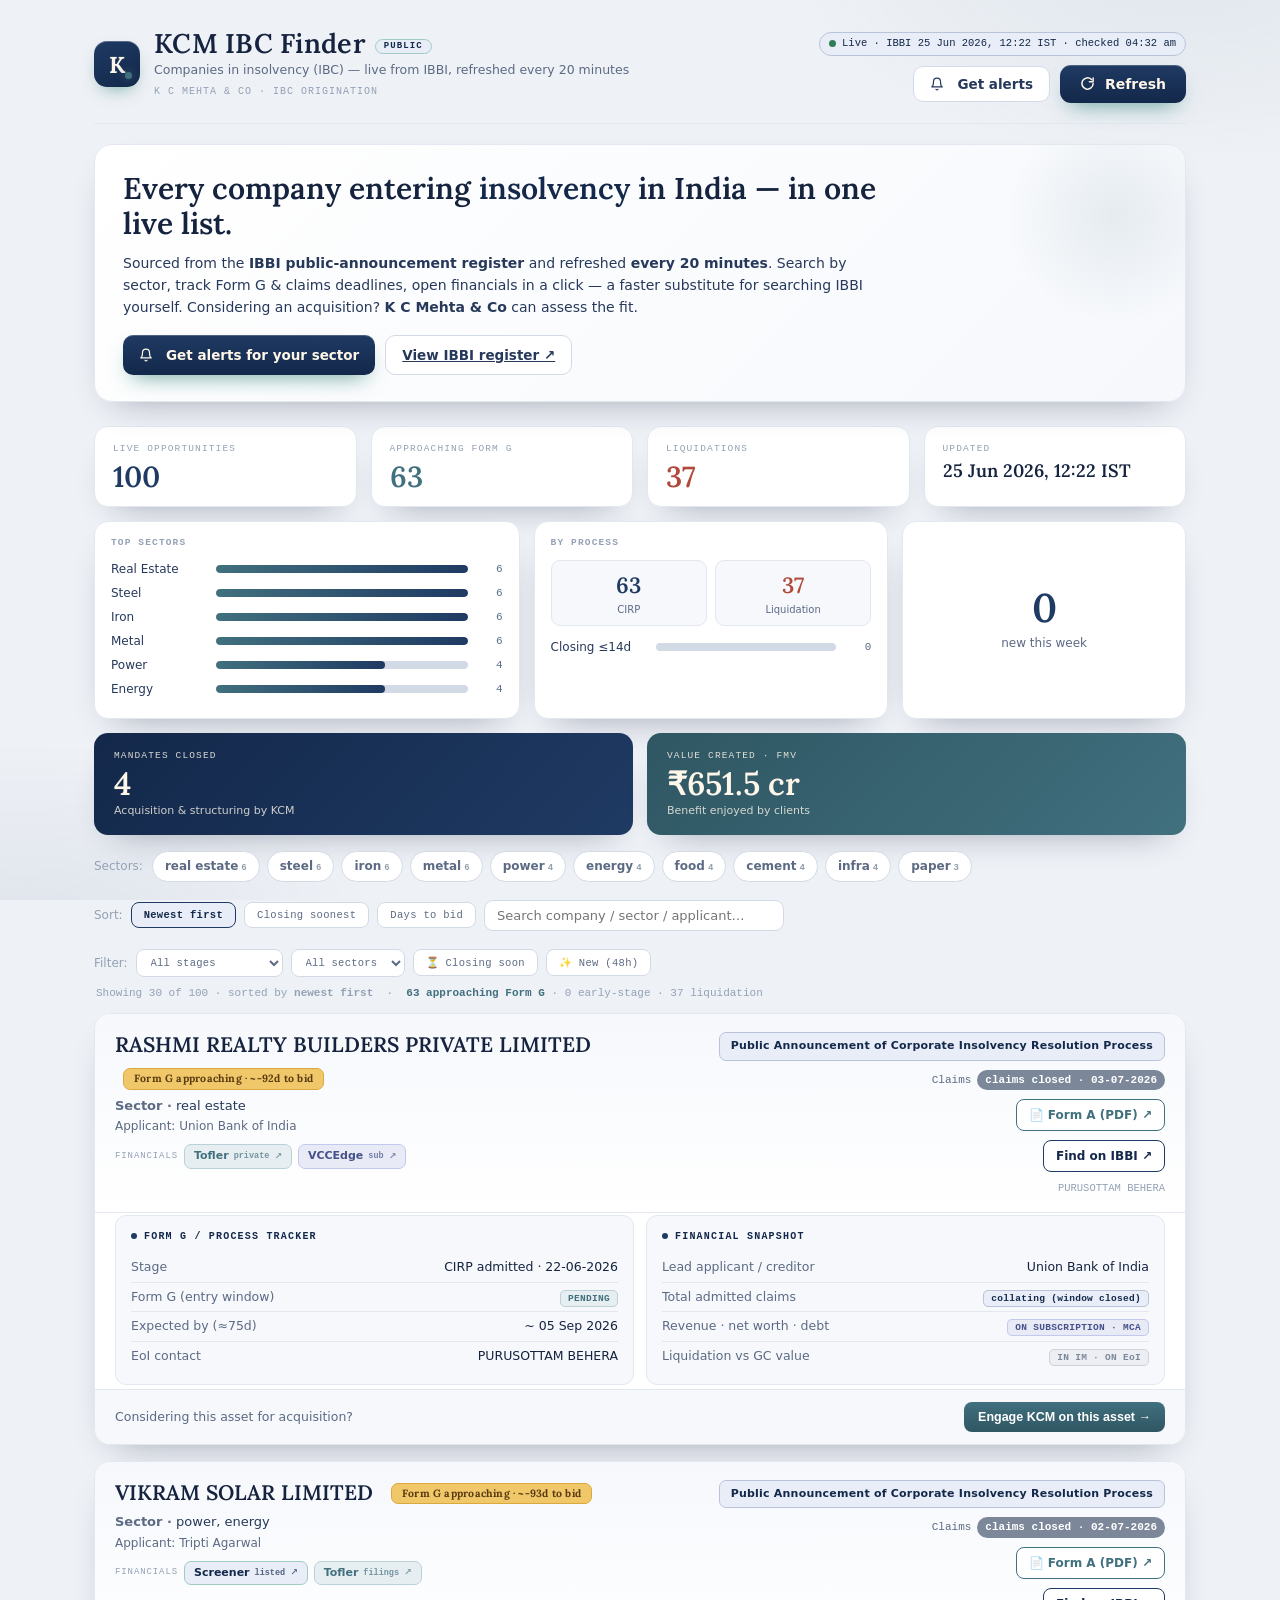
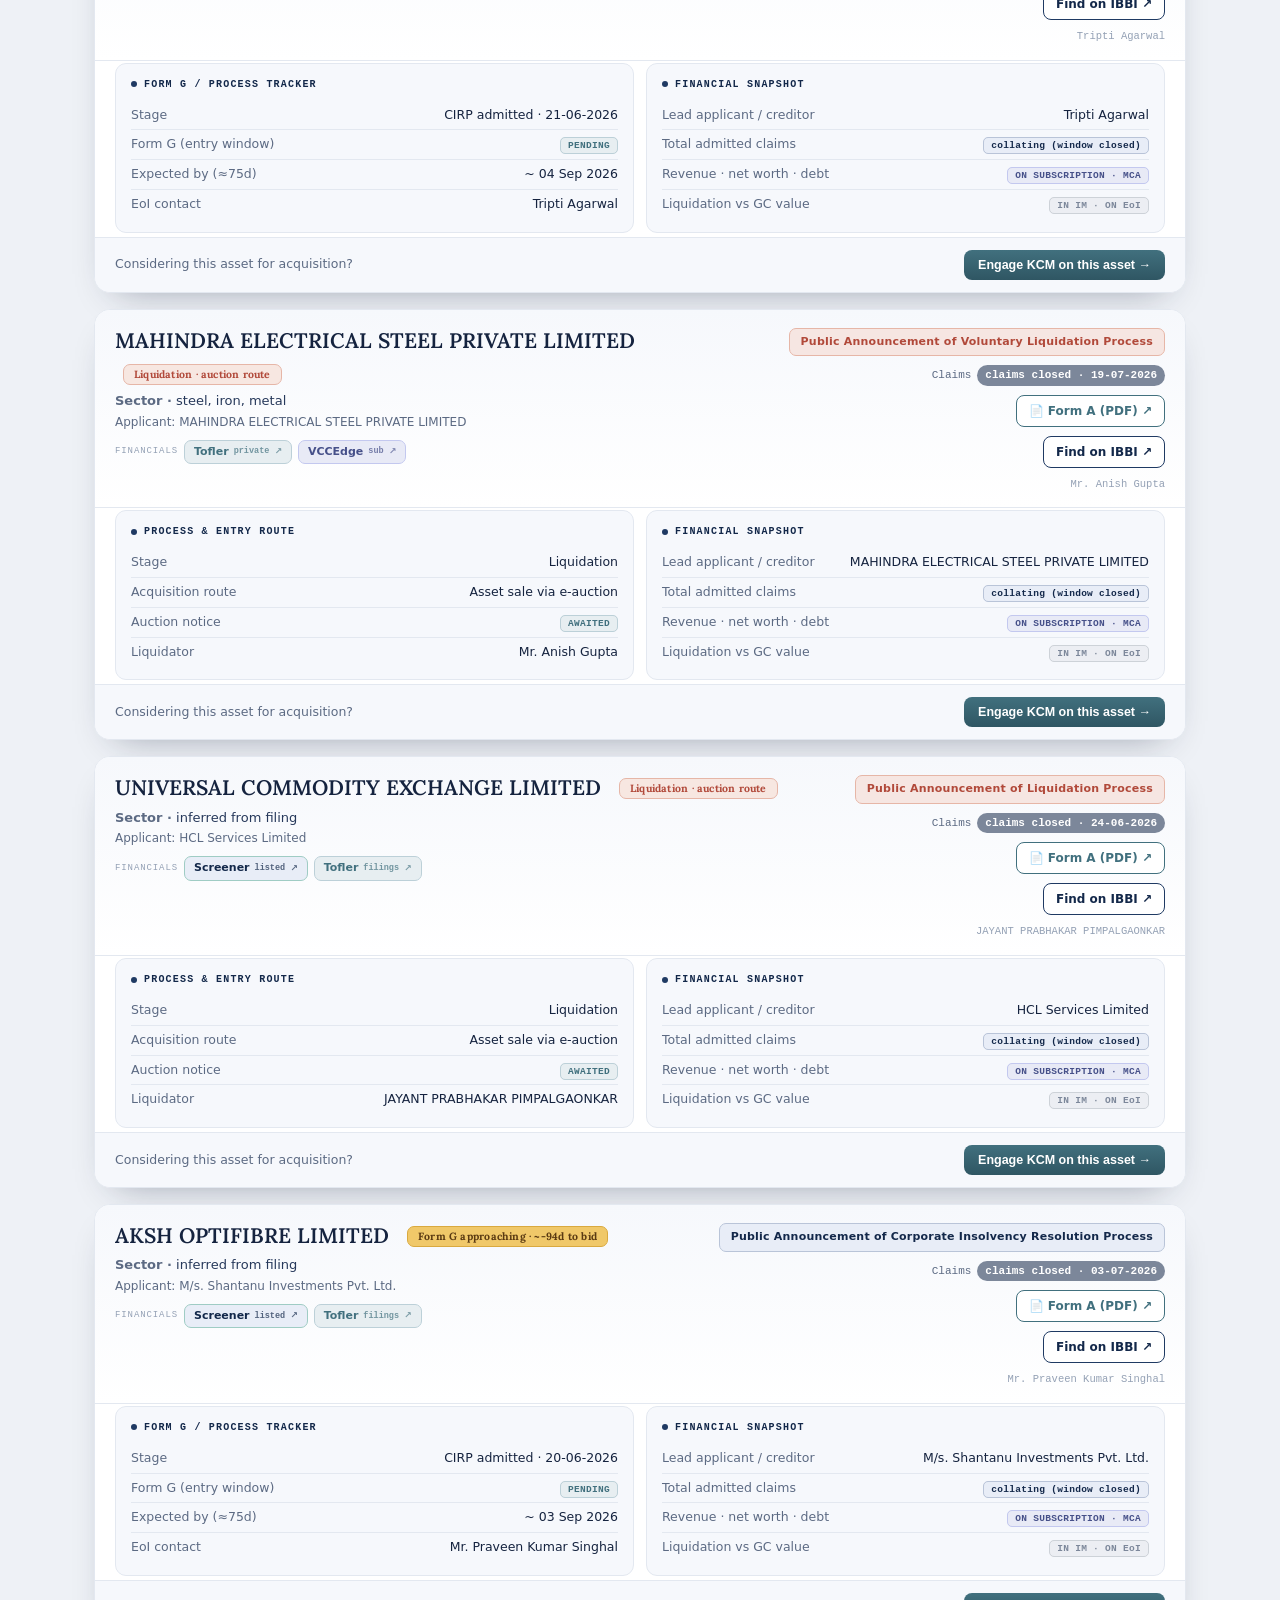
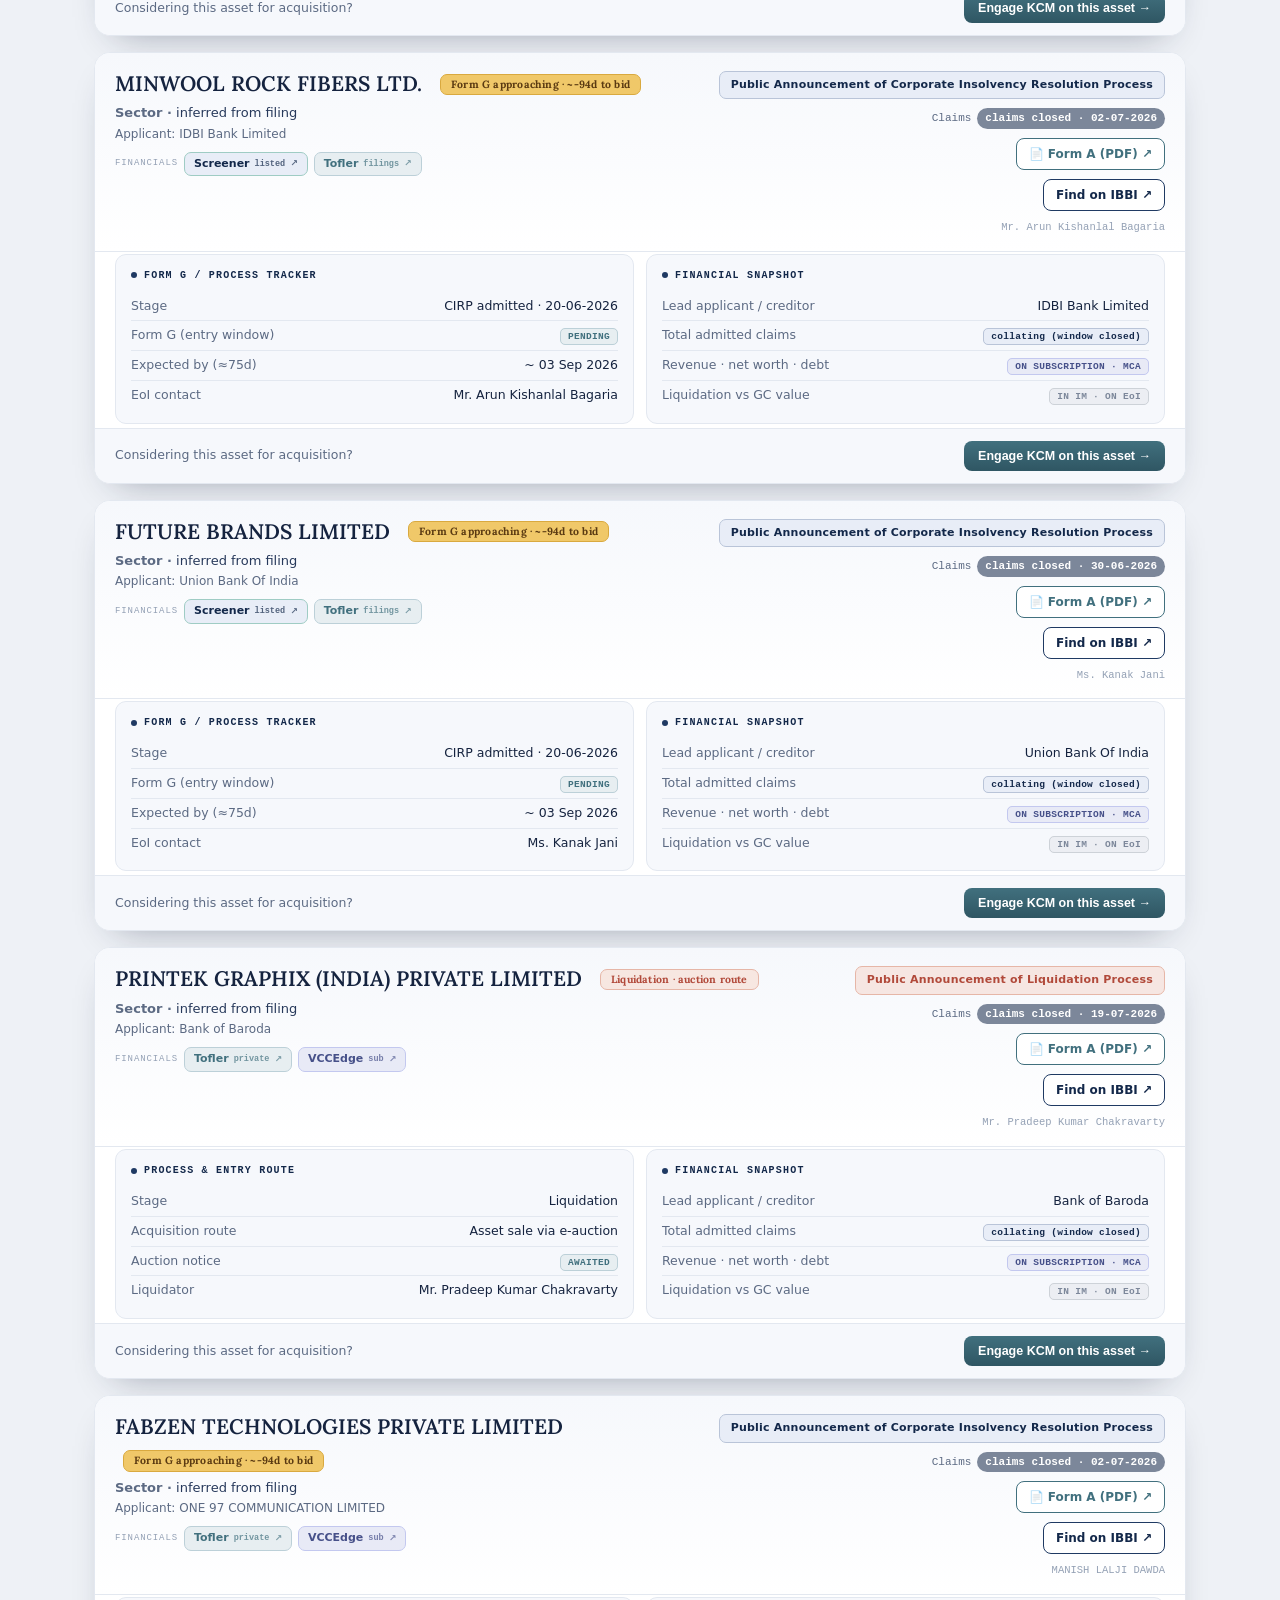
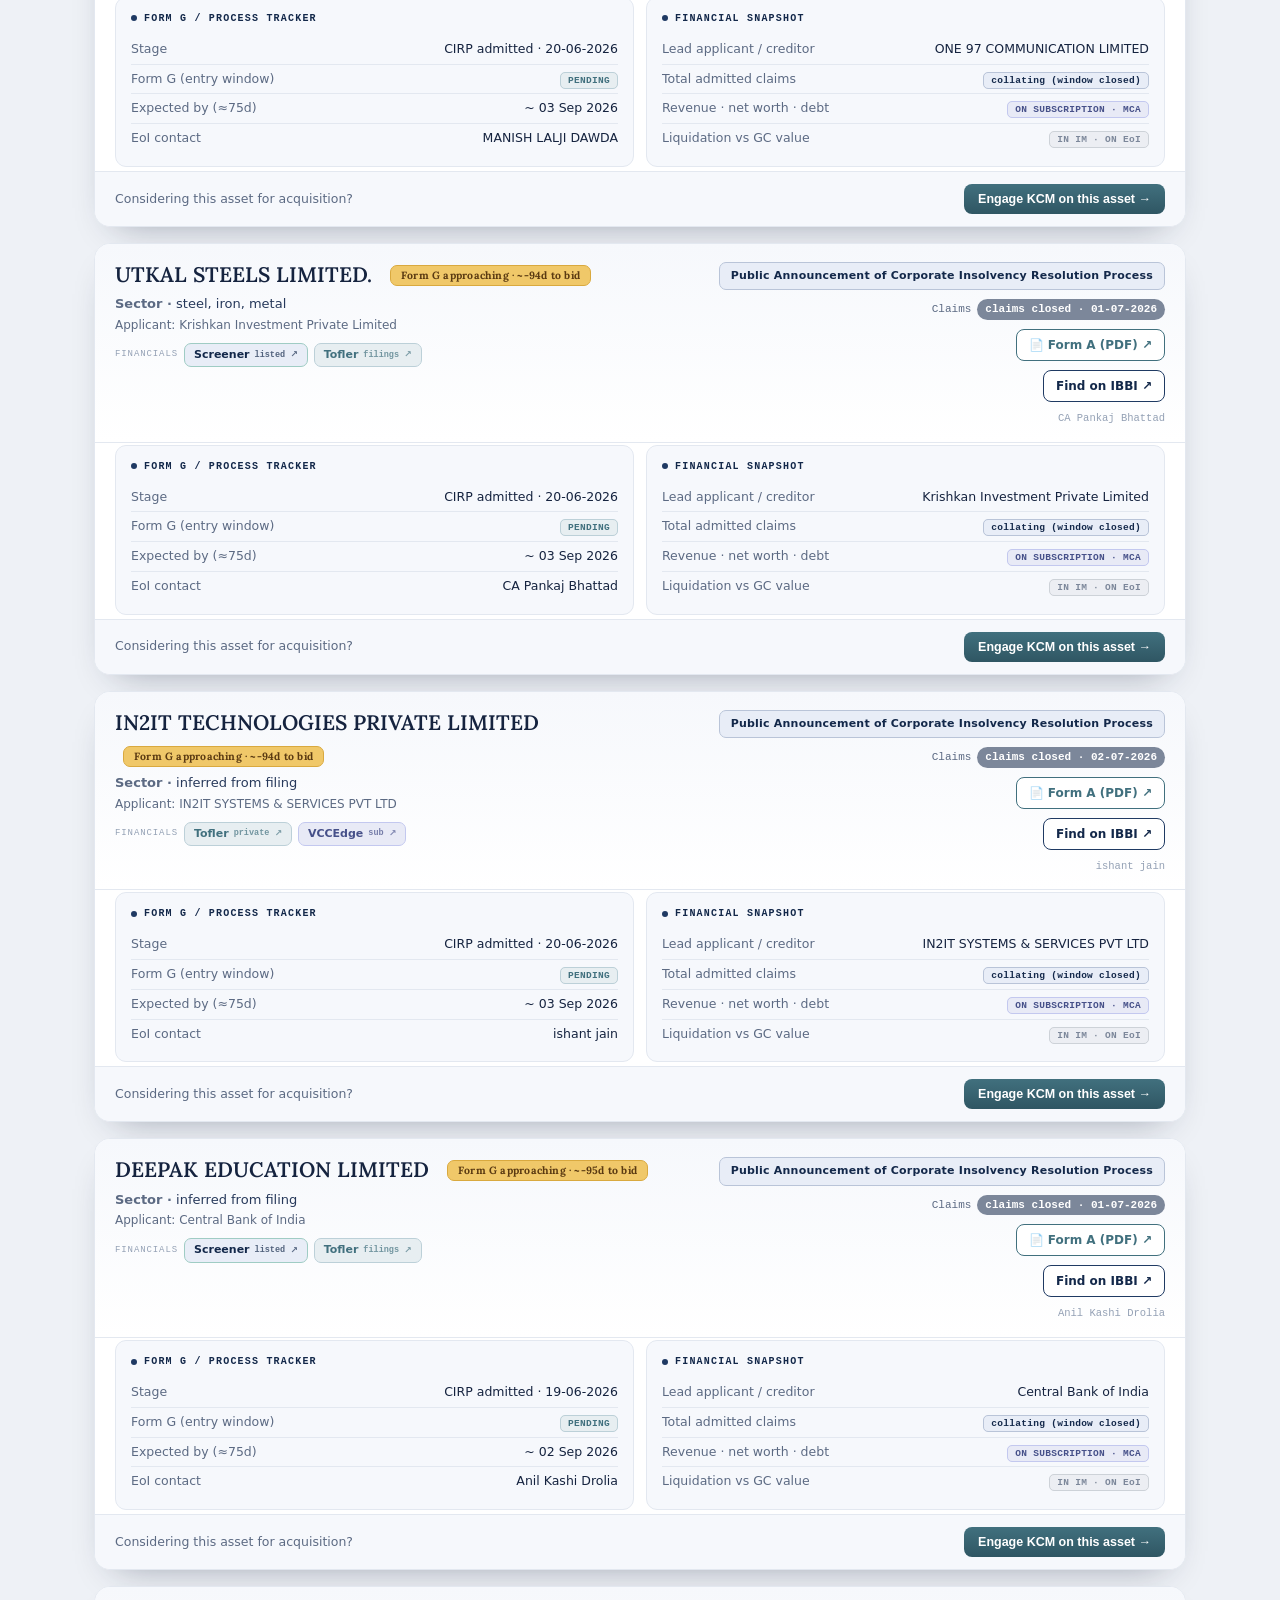
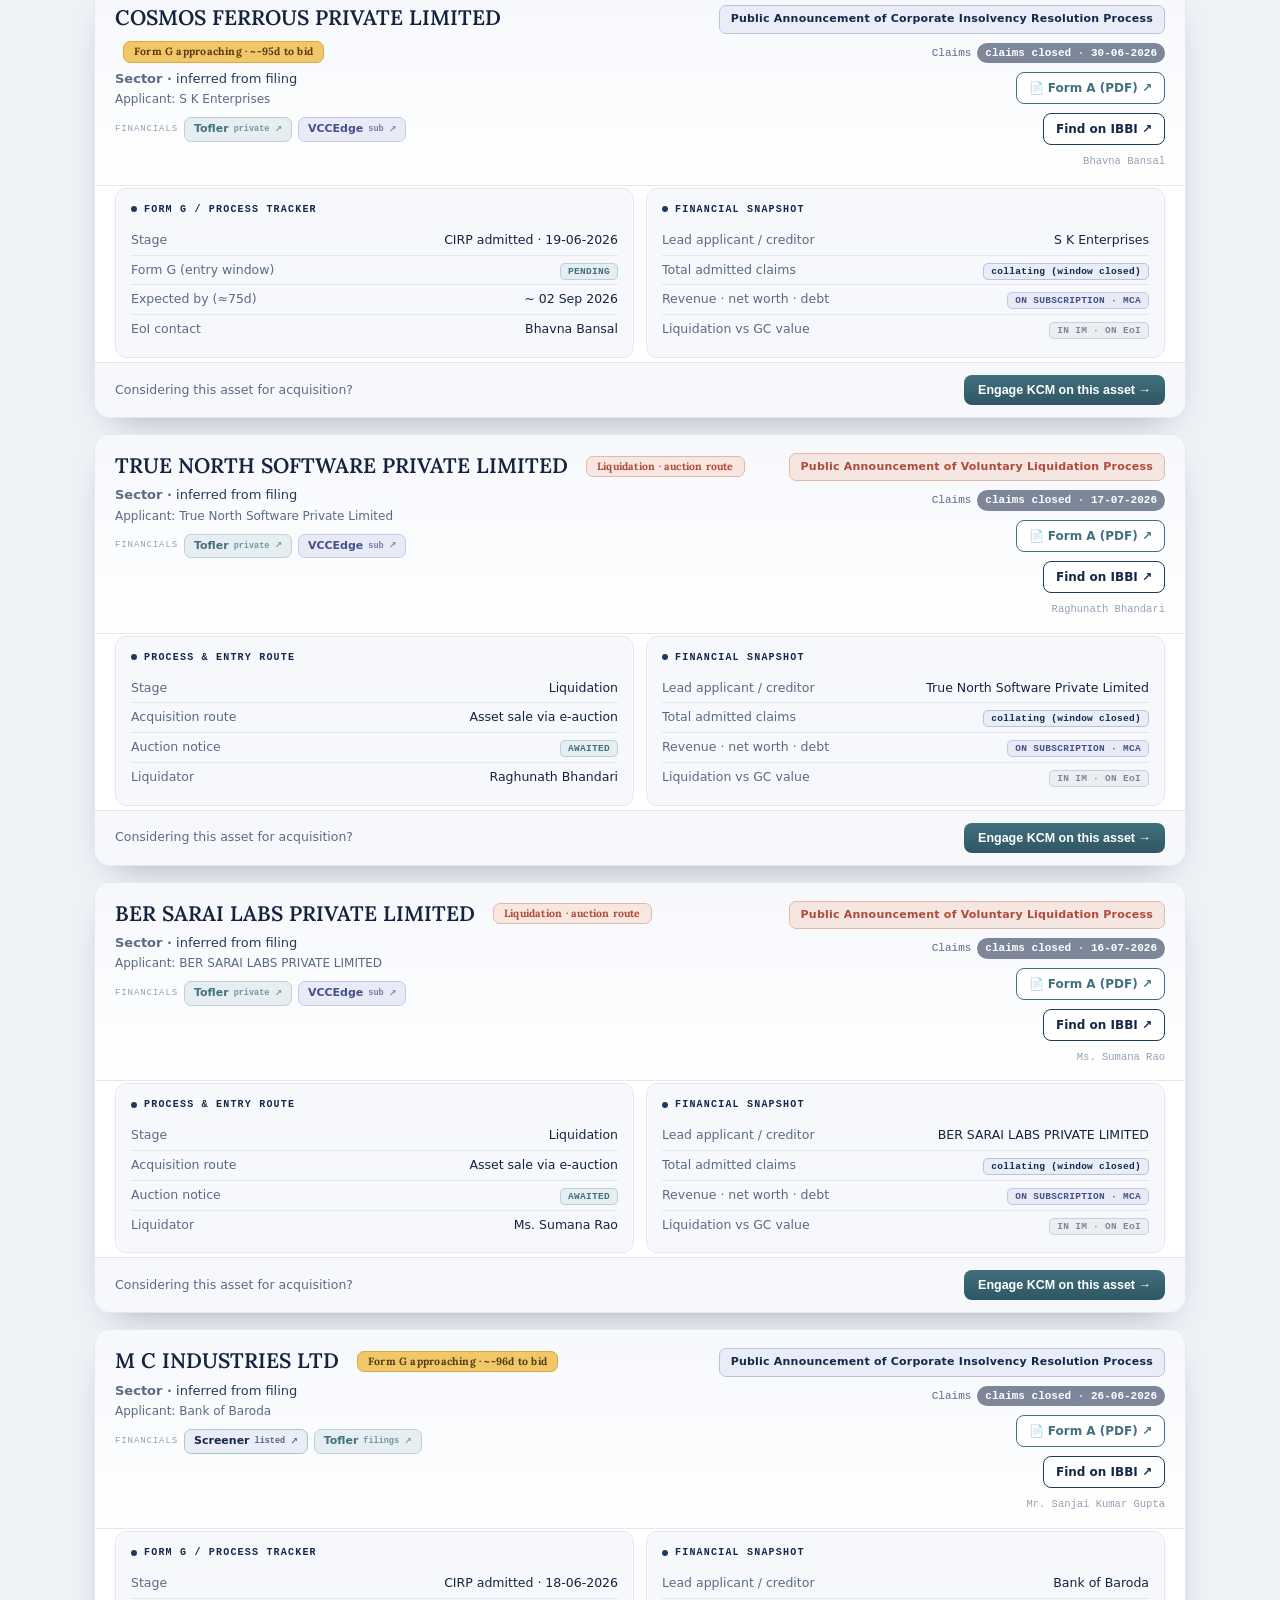
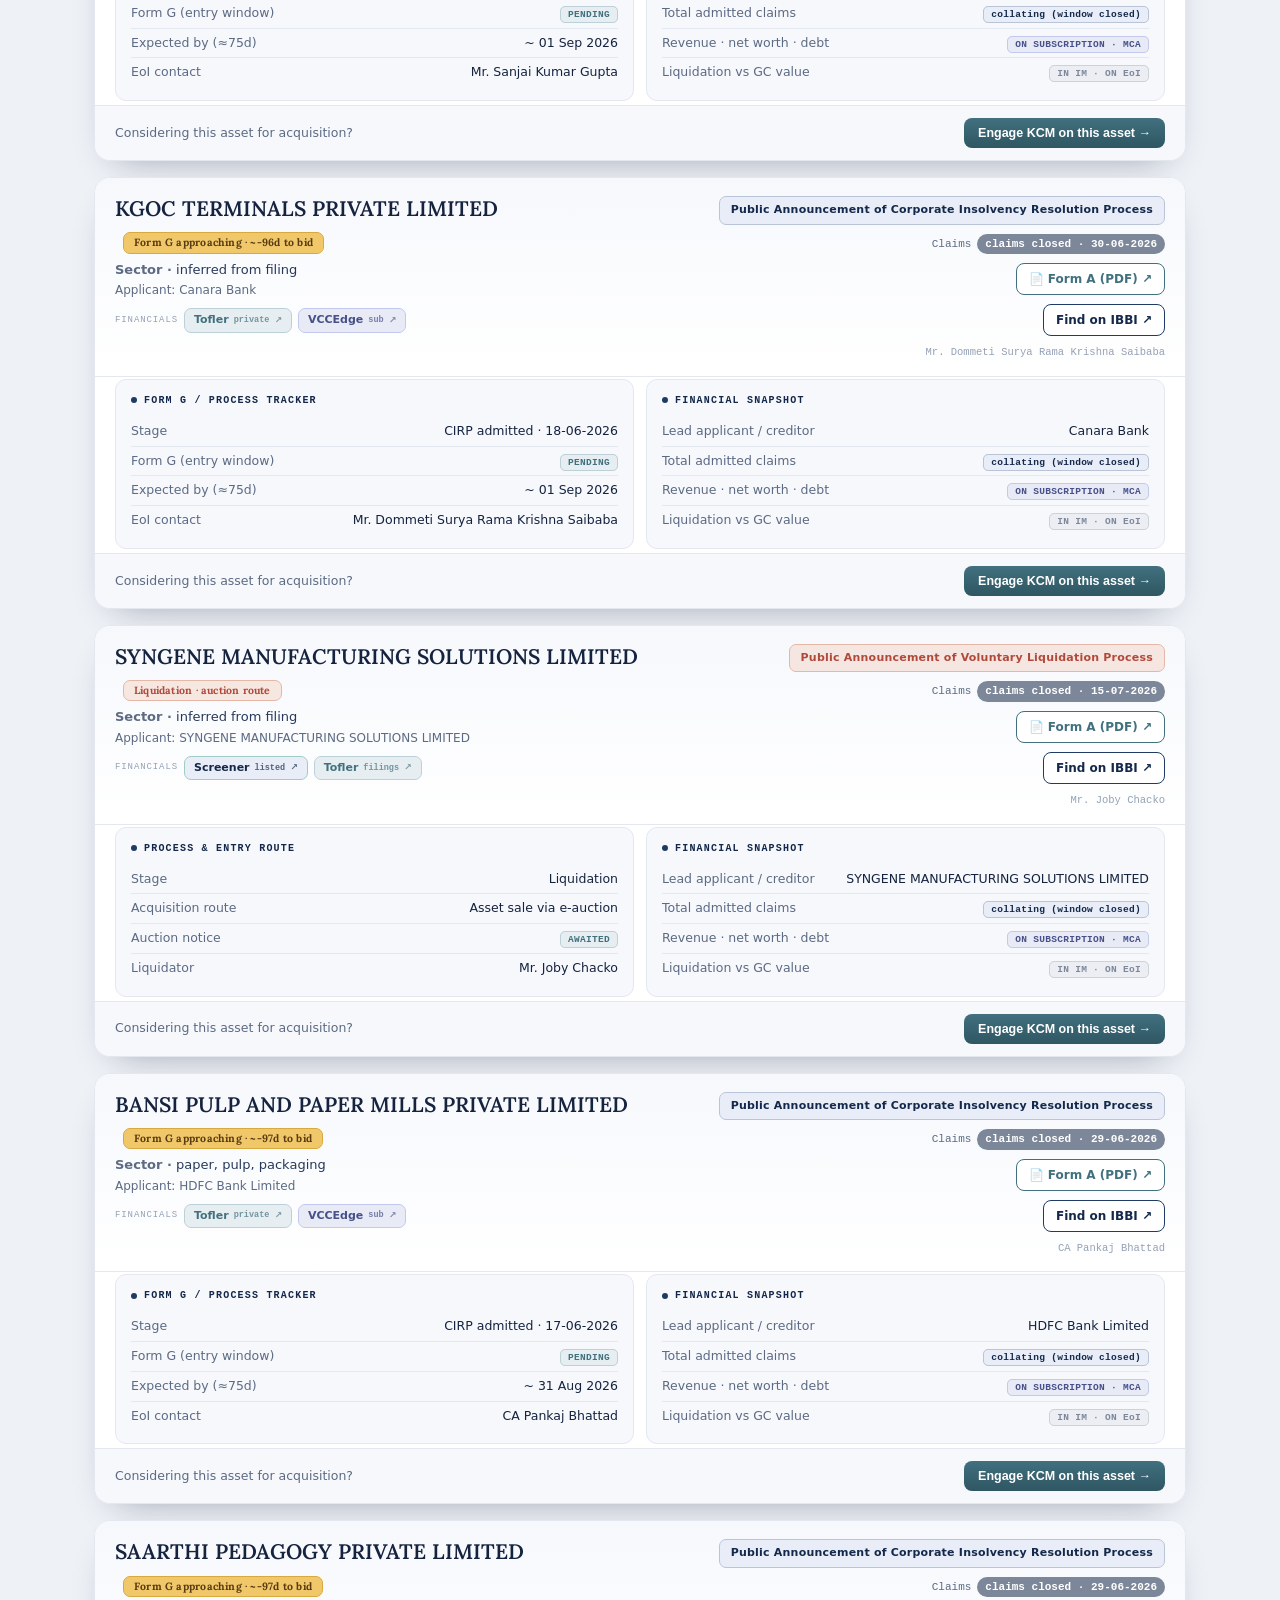
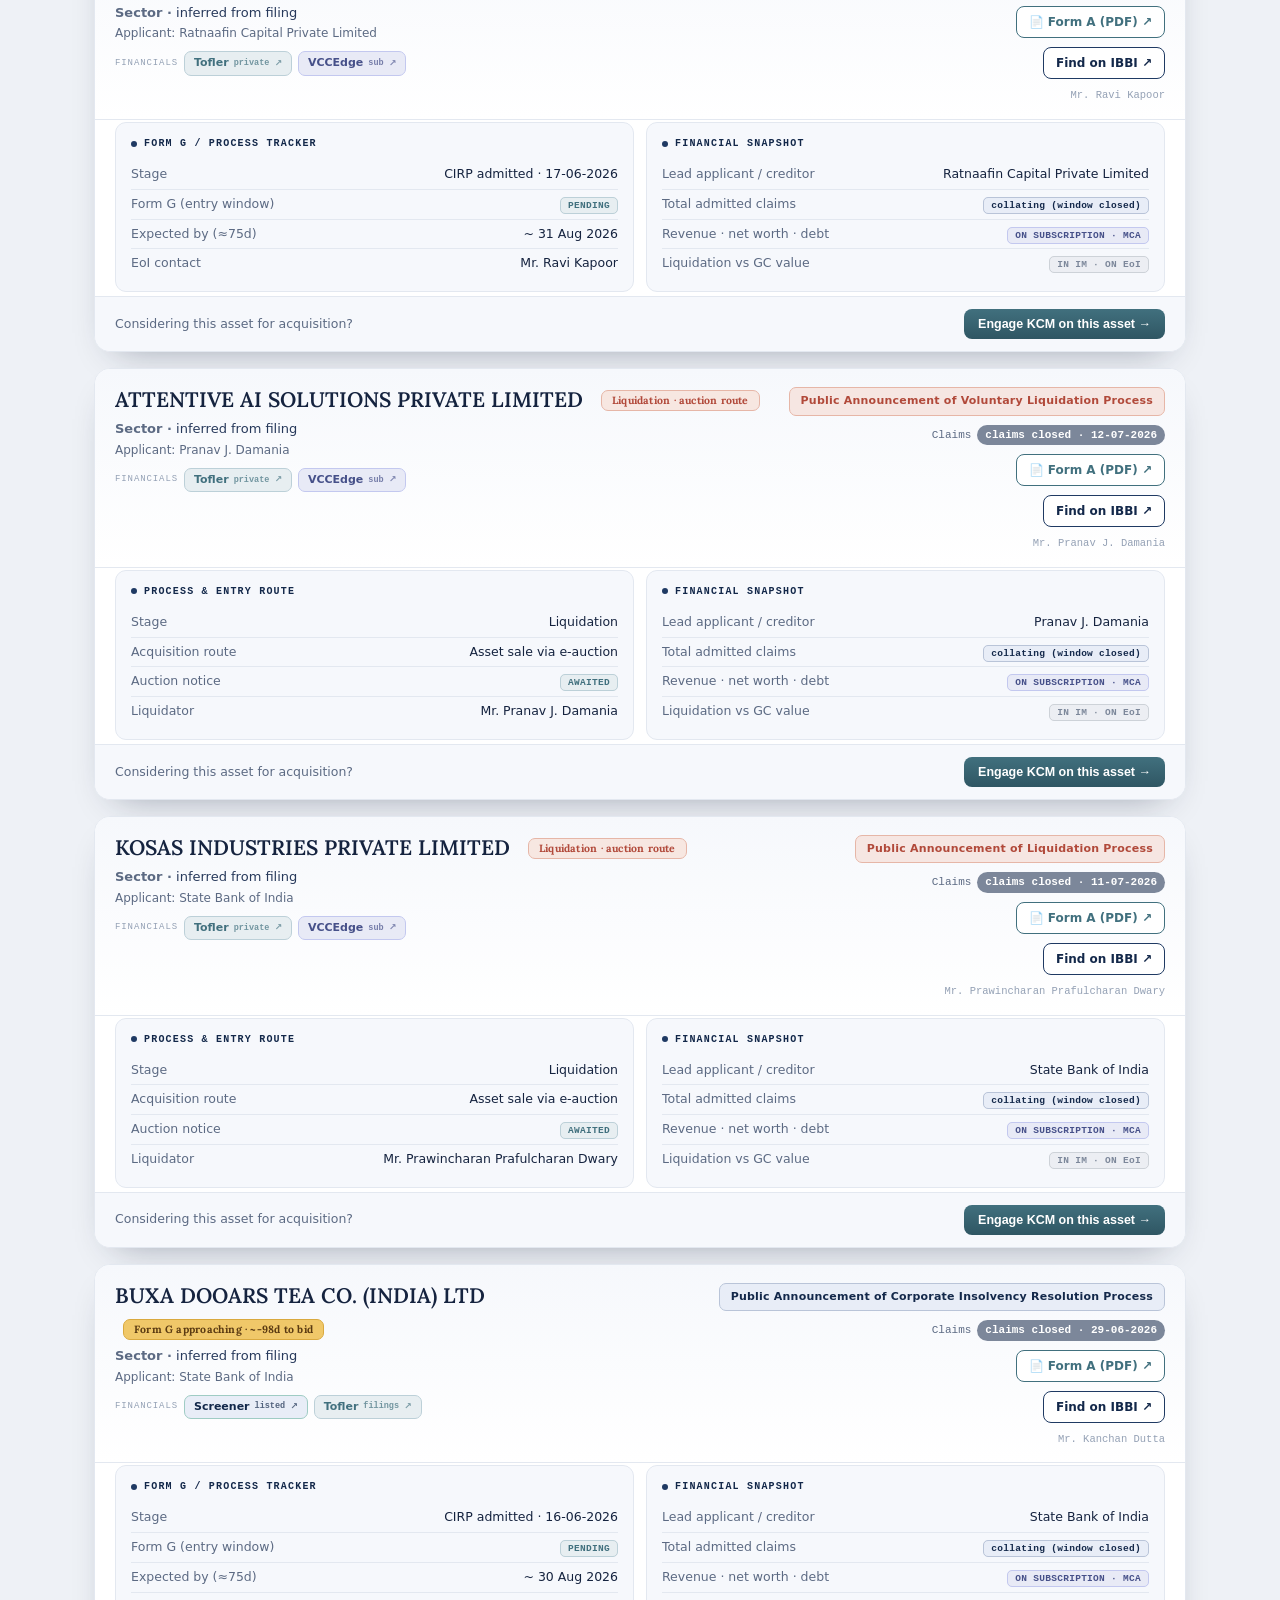
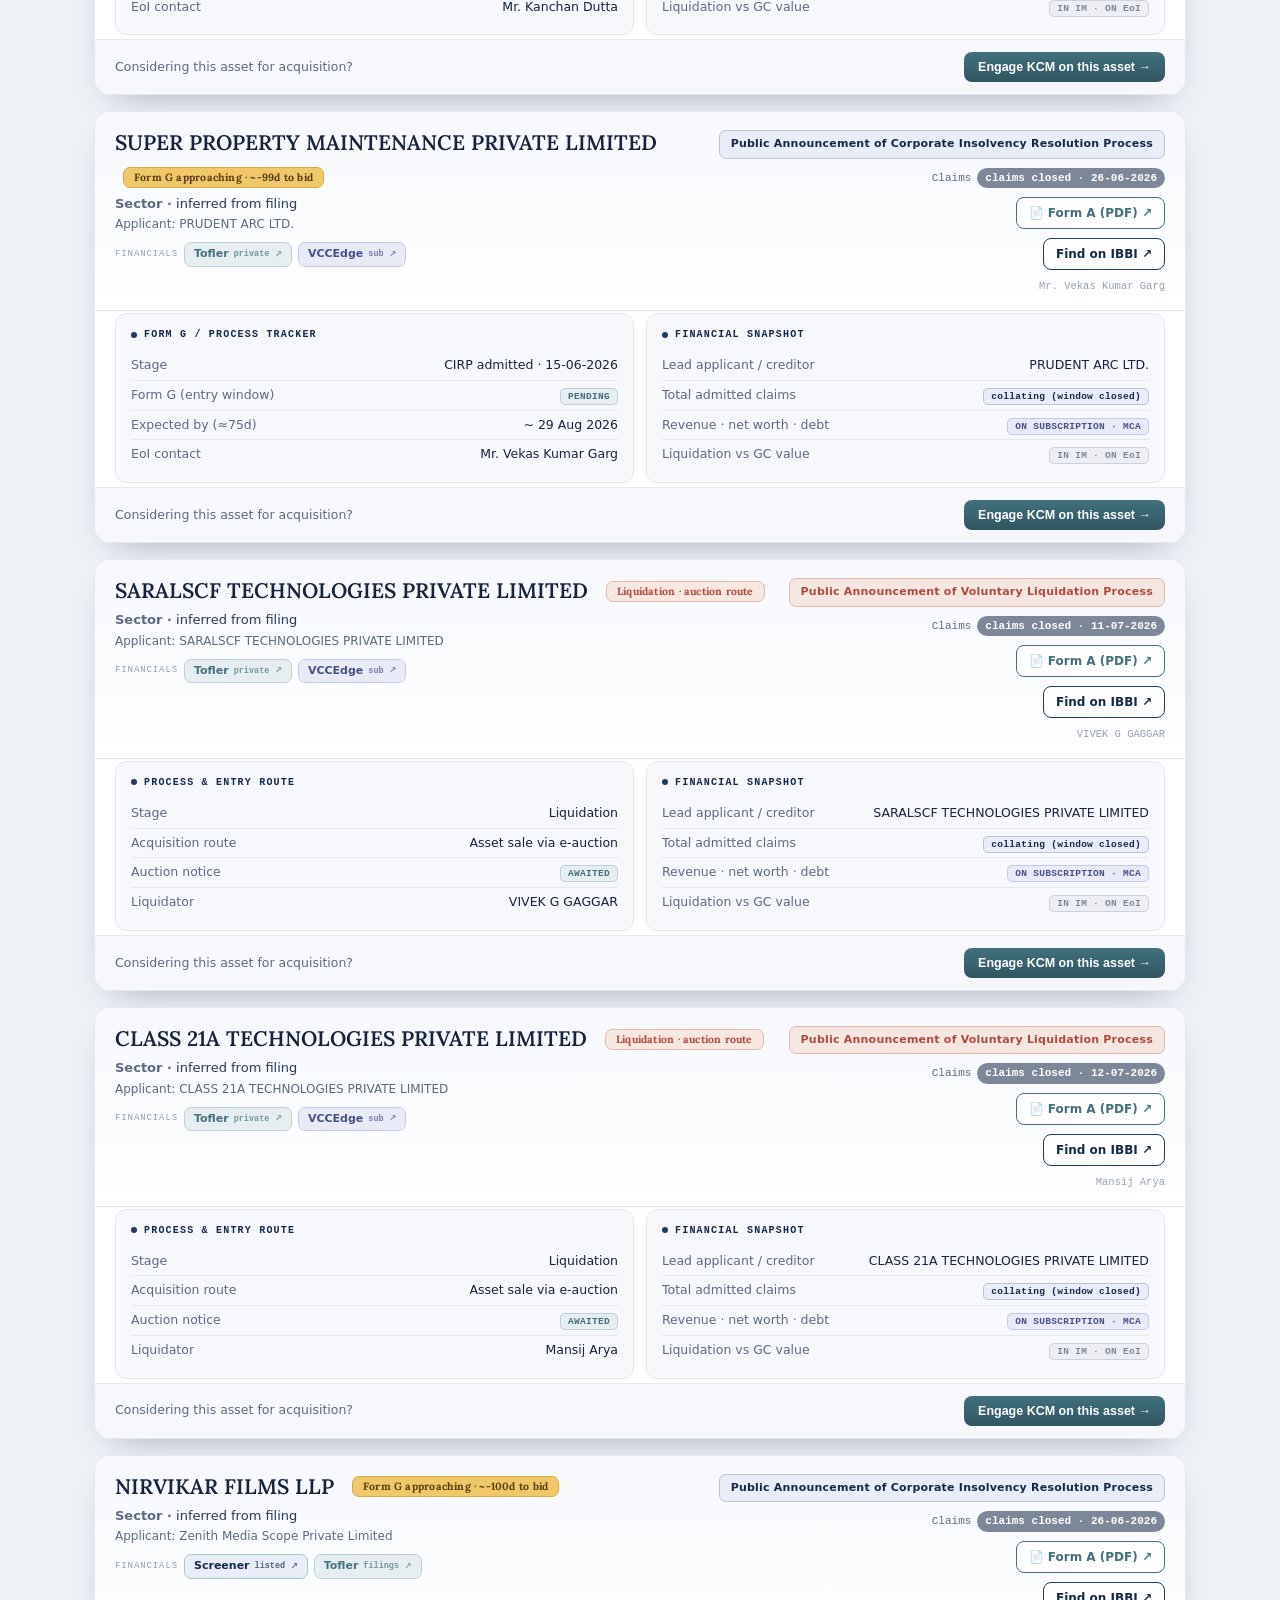
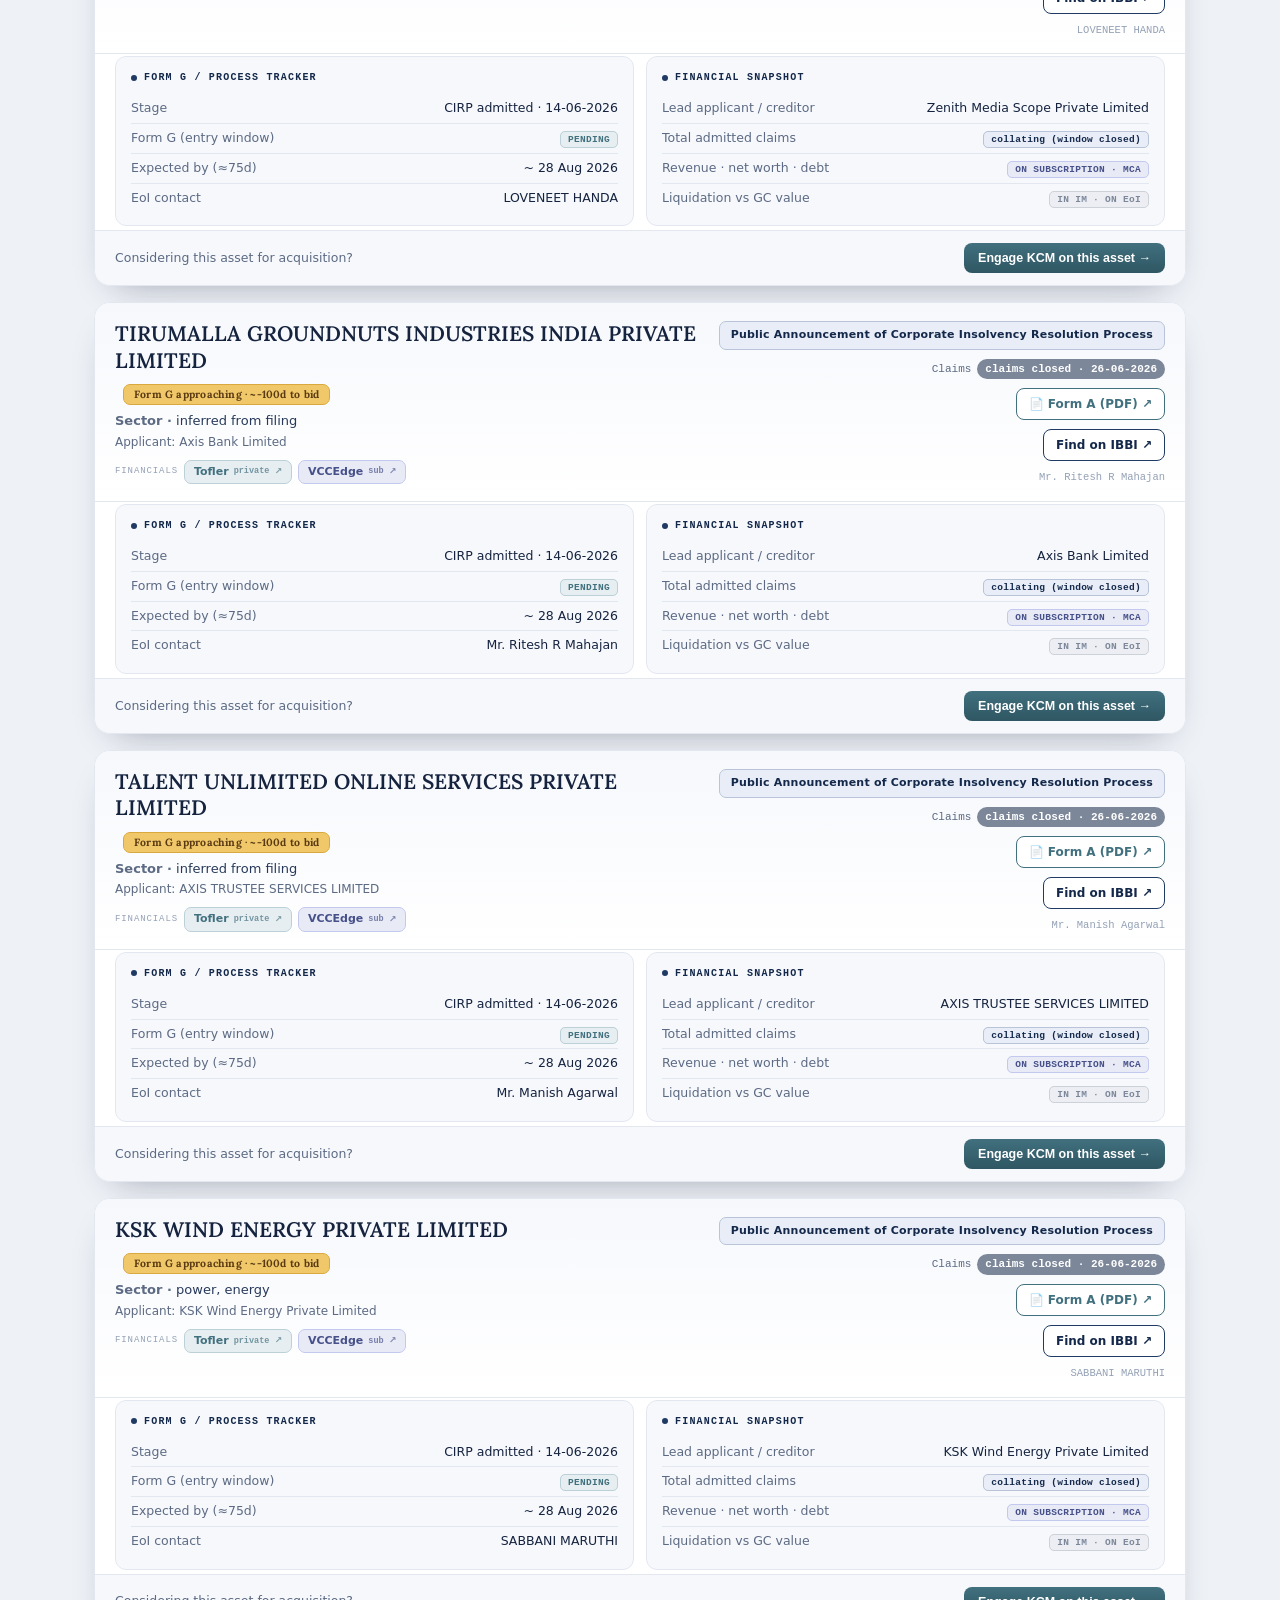
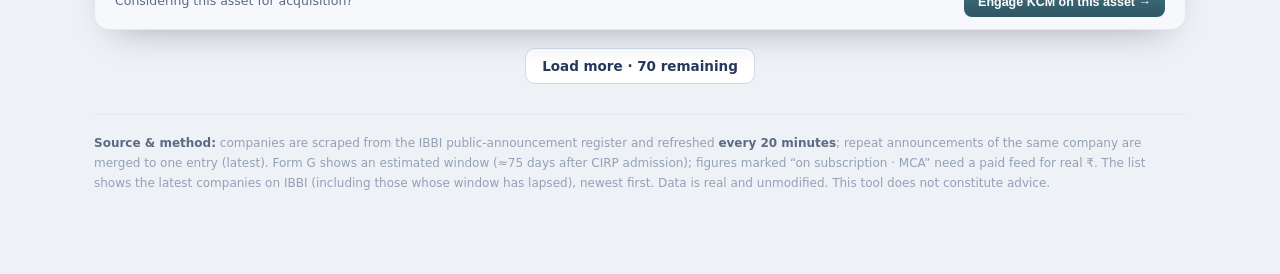
==== commit 47e95879: "IBBI refresh + research cache [skip ci]" ====
--- a/public/index.html
+++ b/public/index.html
@@ -32,7 +32,7 @@
     <div class="refresh-zone">
       <div class="src snap" id="src"><span class="d"></span><span id="srctxt">loading…</span></div>
       <div class="authrow" id="authRow">
-        <button class="btn" onclick="CORE.openSubscribe && CORE.openSubscribe()">🔔 Get alerts</button>
+        <button class="btn" onclick="CORE.openSubscribe && CORE.openSubscribe()"><svg width="14" height="14" viewBox="0 0 24 24" fill="none" stroke="currentColor" stroke-width="2" stroke-linecap="round" stroke-linejoin="round" style="vertical-align:-2px;margin-right:5px"><path d="M18 8a6 6 0 0 0-12 0c0 7-3 9-3 9h18s-3-2-3-9"/><path d="M13.73 21a2 2 0 0 1-3.46 0"/></svg>Get alerts</button>
         <button class="refresh" id="refreshBtn" onclick="CORE.refresh()"><svg width="15" height="15" viewBox="0 0 24 24" fill="none" stroke="currentColor" stroke-width="2.4" stroke-linecap="round" stroke-linejoin="round"><path d="M21 12a9 9 0 1 1-2.64-6.36"/><path d="M21 3v6h-6"/></svg> Refresh</button>
       </div>
     </div>
@@ -44,7 +44,7 @@
       <h1>Every company entering <span>insolvency</span> in India — in one live list.</h1>
       <p>Sourced from the <b>IBBI public-announcement register</b> and refreshed <b>every 20 minutes</b>. Search by sector, track Form&nbsp;G &amp; claims deadlines, open financials in a click — a faster substitute for searching IBBI yourself. Considering an acquisition? <b>K C Mehta &amp; Co</b> can assess the fit.</p>
       <div class="hero-cta">
-        <button class="btn primary" onclick="CORE.openSubscribe && CORE.openSubscribe()">🔔 Get alerts for your sector</button>
+        <button class="btn primary" onclick="CORE.openSubscribe && CORE.openSubscribe()"><svg width="14" height="14" viewBox="0 0 24 24" fill="none" stroke="currentColor" stroke-width="2" stroke-linecap="round" stroke-linejoin="round" style="vertical-align:-2px;margin-right:5px"><path d="M18 8a6 6 0 0 0-12 0c0 7-3 9-3 9h18s-3-2-3-9"/><path d="M13.73 21a2 2 0 0 1-3.46 0"/></svg>Get alerts for your sector</button>
         <a class="btn" href="https://www.ibbi.gov.in/en/public-announcement" target="_blank" rel="noopener">View IBBI register ↗</a>
       </div>
     </div>
@@ -88,7 +88,7 @@
 <!-- SUBSCRIBE MODAL -->
 <div class="modal" id="subscribeModal">
   <div class="sheet">
-    <div class="mhead"><div><h3>🔔 Get IBC alerts</h3><div class="sub">We'll notify you when new companies appear in your sectors.</div></div><button class="x" onclick="CORE.closeModal('subscribeModal')">✕</button></div>
+    <div class="mhead"><div><h3><svg width="14" height="14" viewBox="0 0 24 24" fill="none" stroke="currentColor" stroke-width="2" stroke-linecap="round" stroke-linejoin="round" style="vertical-align:-2px;margin-right:5px"><path d="M18 8a6 6 0 0 0-12 0c0 7-3 9-3 9h18s-3-2-3-9"/><path d="M13.73 21a2 2 0 0 1-3.46 0"/></svg>Get IBC alerts</h3><div class="sub">We'll notify you when new companies appear in your sectors.</div></div><button class="x" onclick="CORE.closeModal('subscribeModal')">✕</button></div>
     <div class="field"><label>Your name</label><input id="sb_name"></div>
     <div class="field"><label>Email *</label><input id="sb_email" type="email"></div>
     <div class="field"><label>Company / firm</label><input id="sb_org"></div>
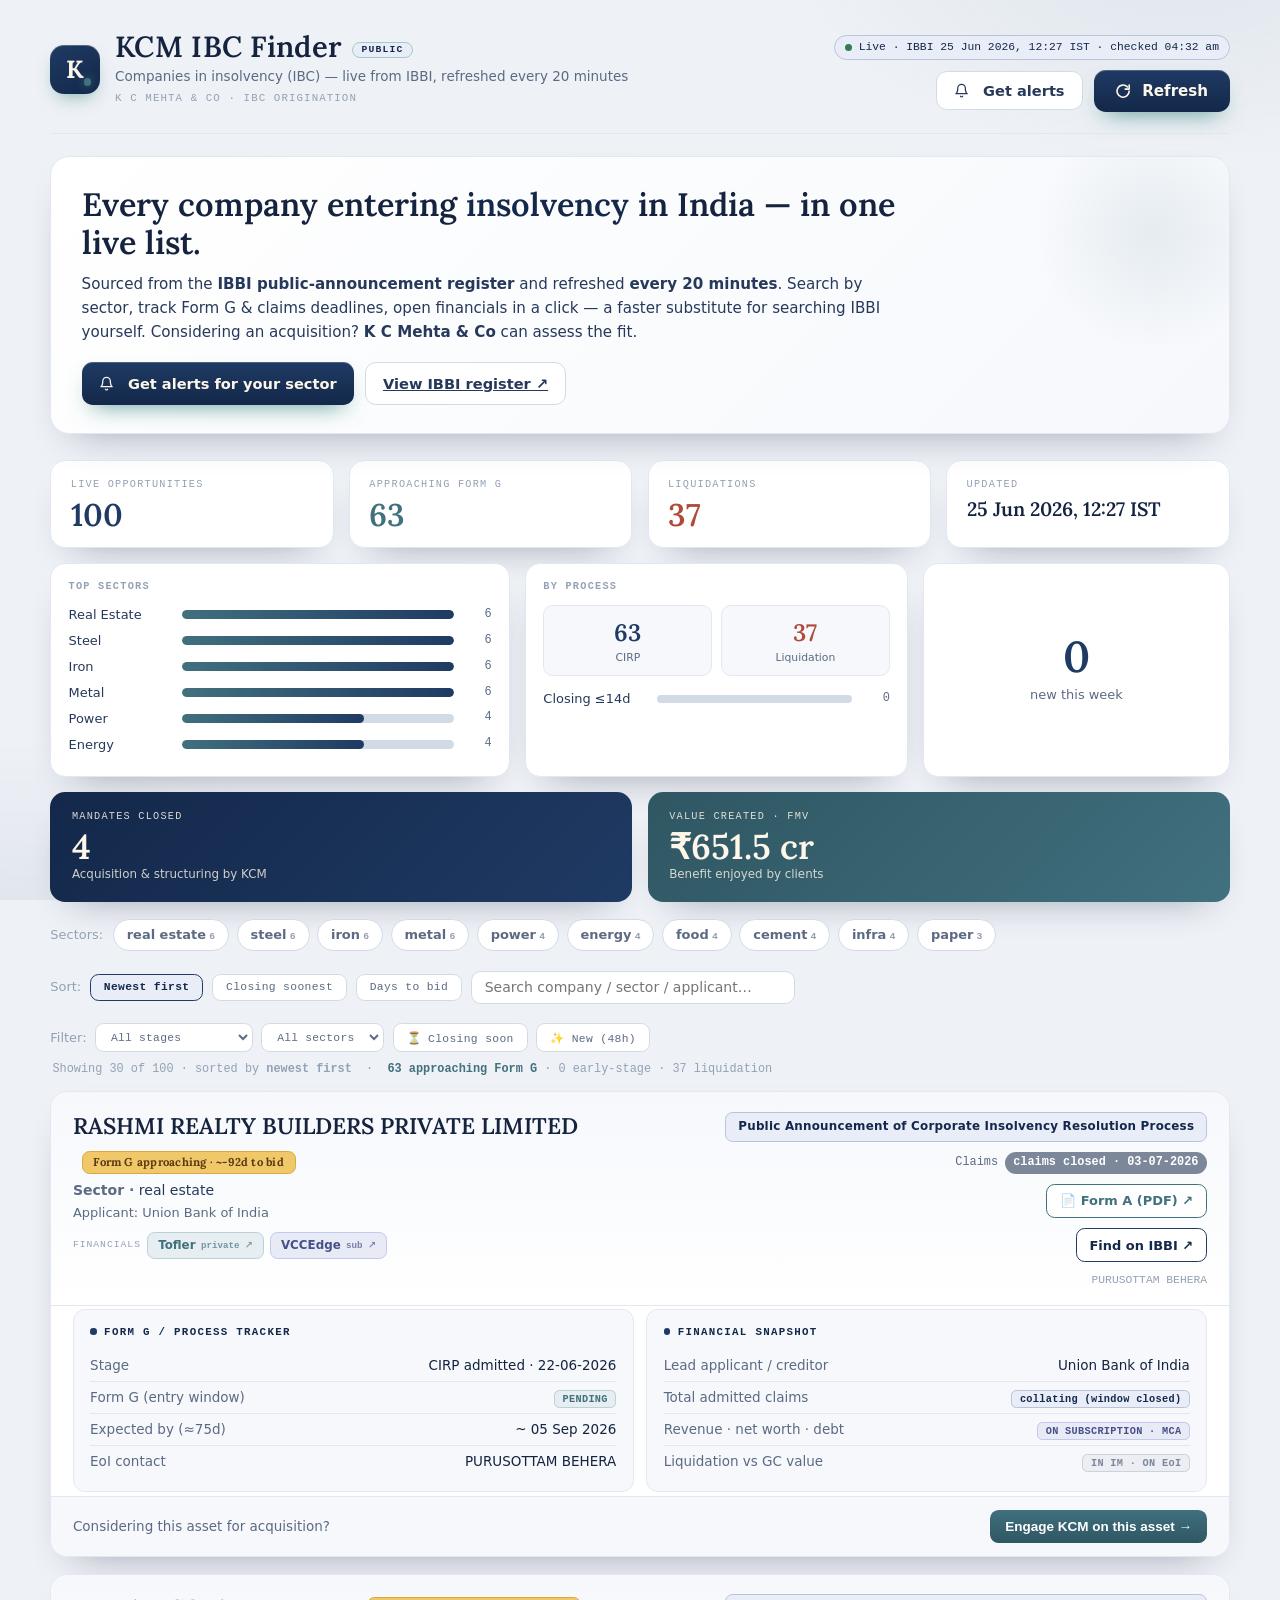
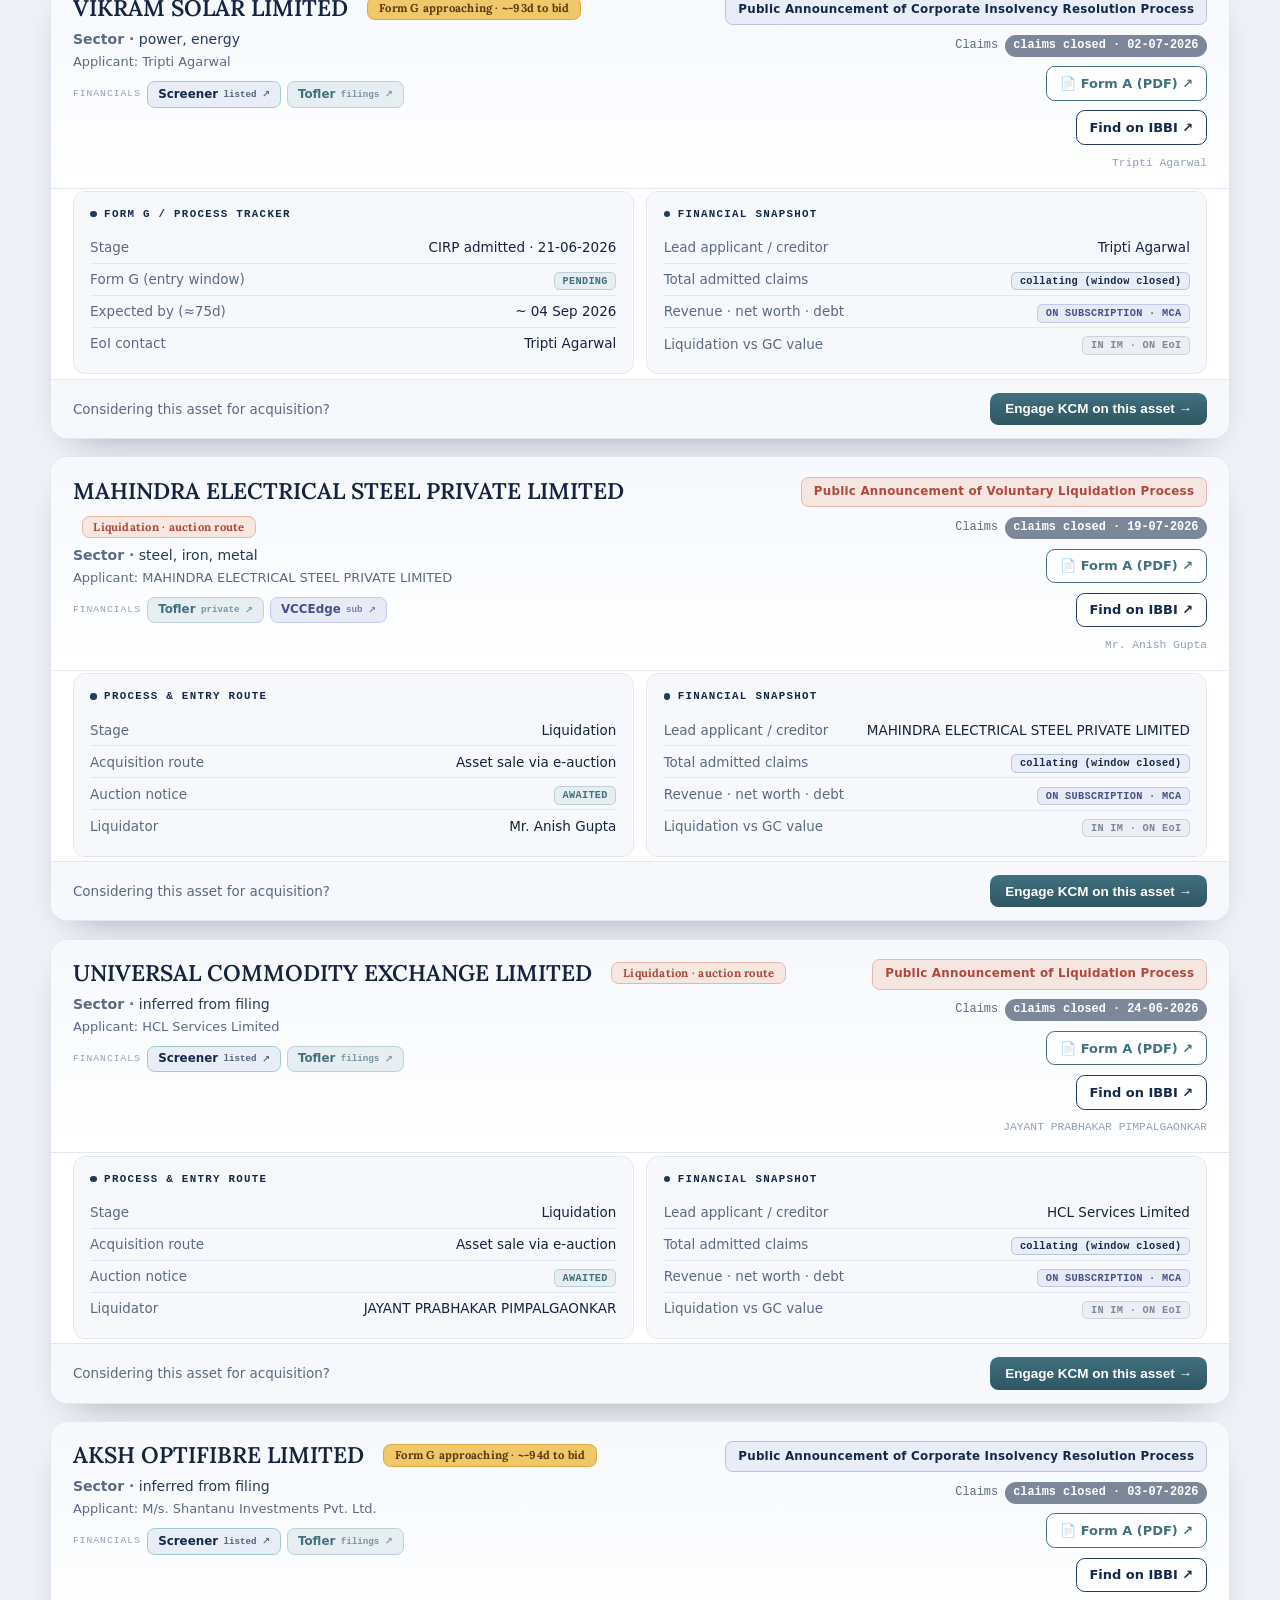
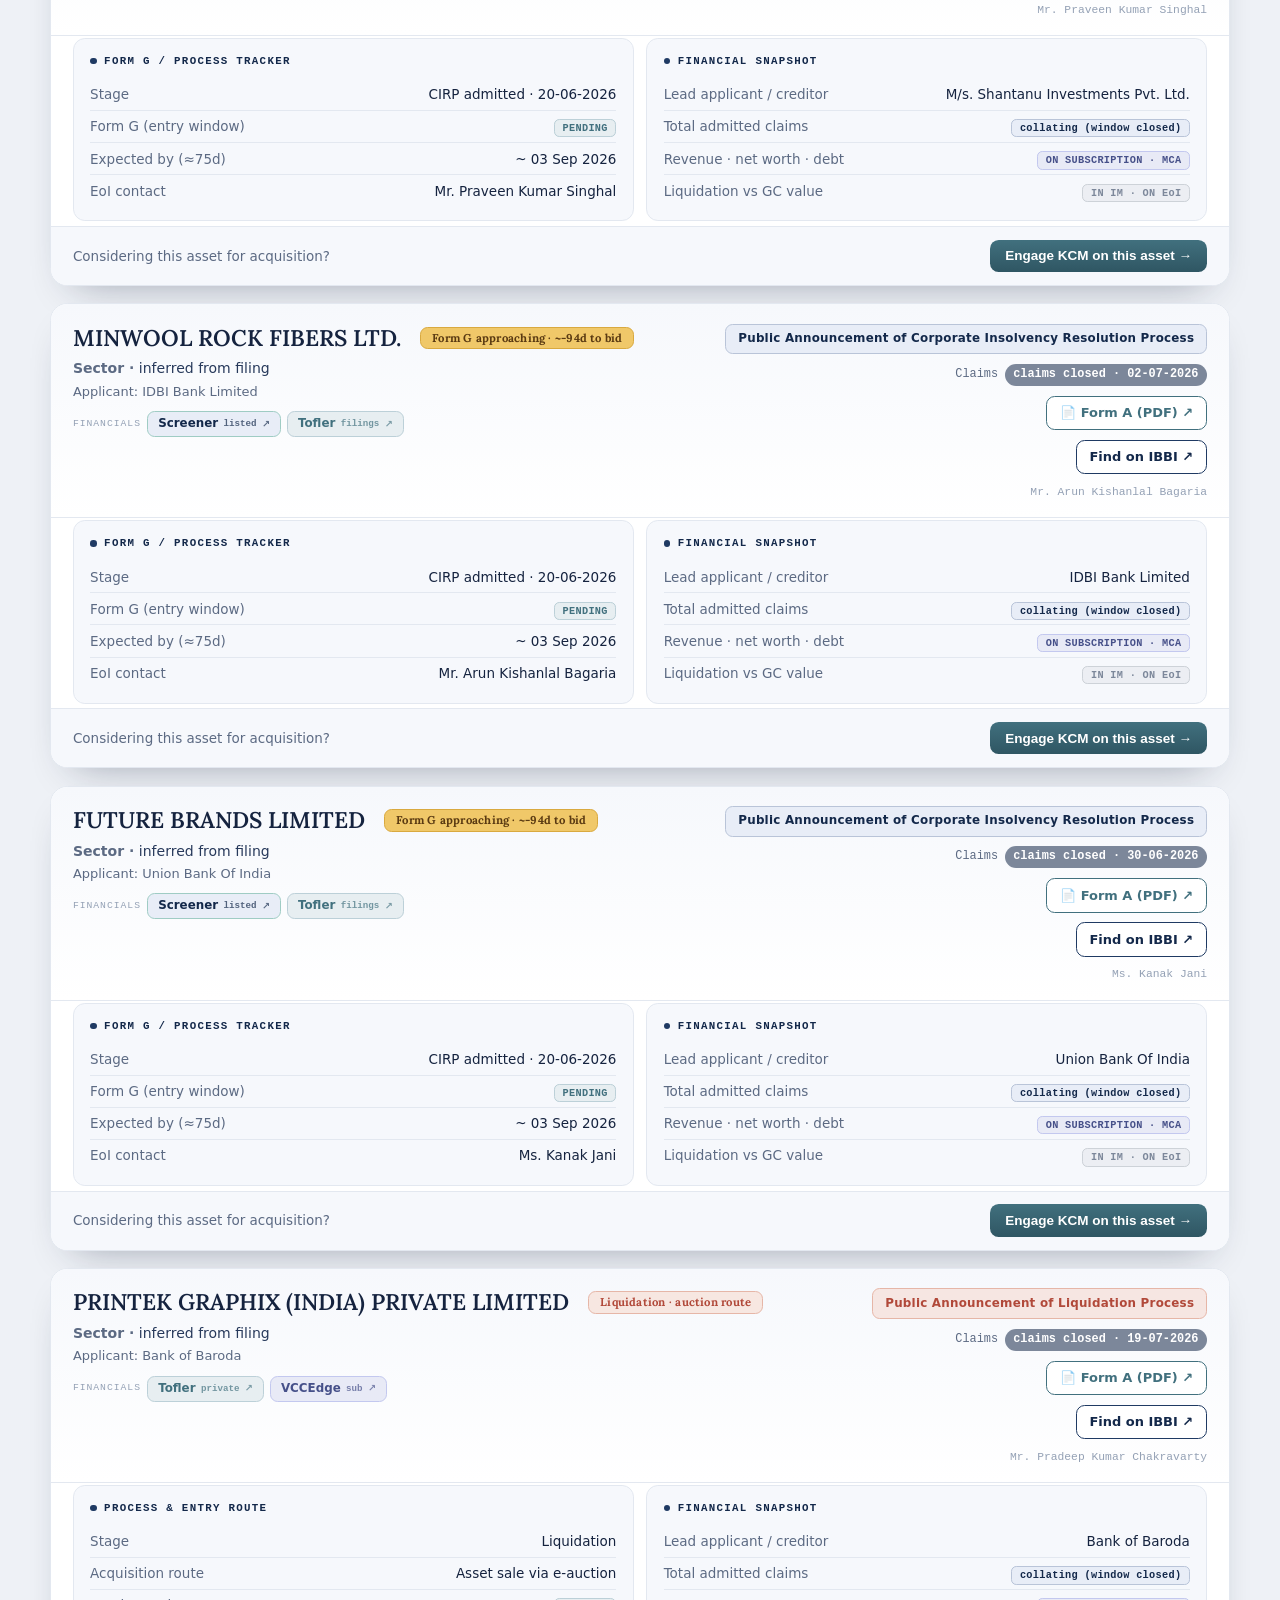
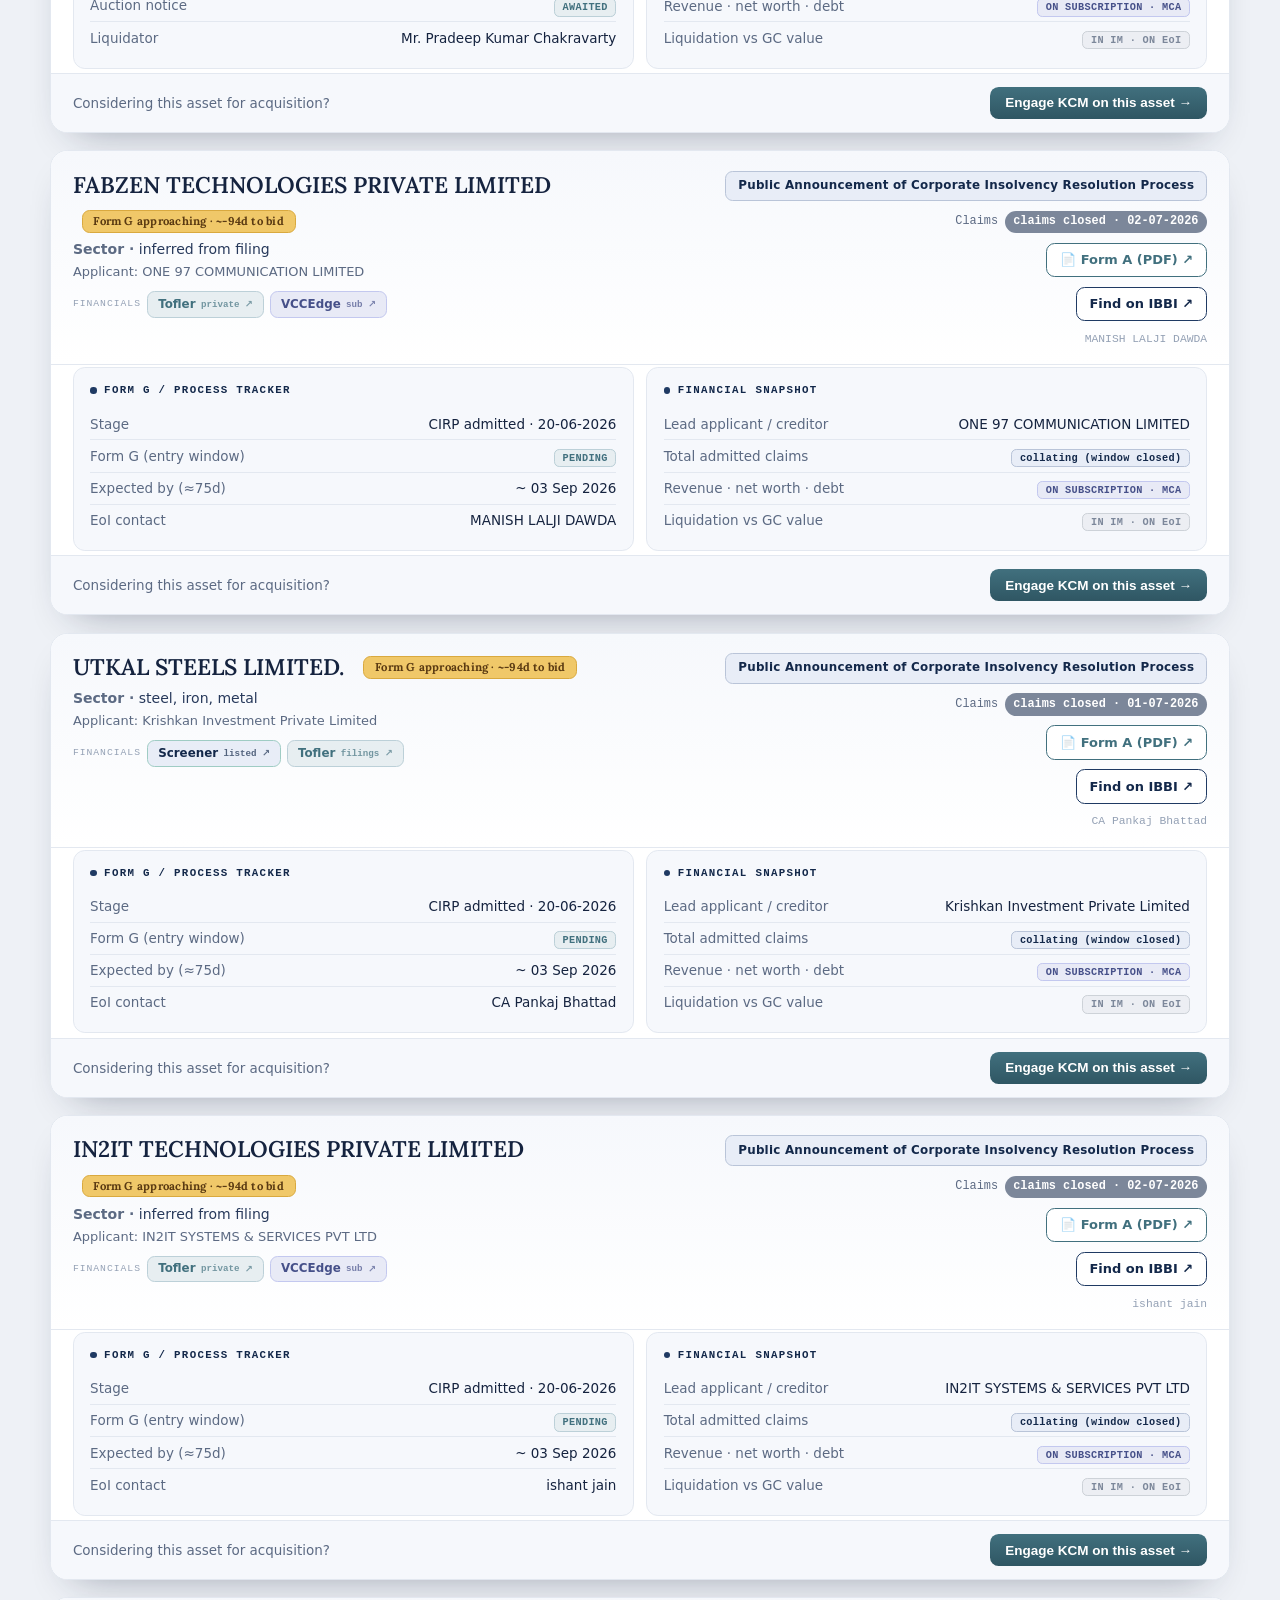
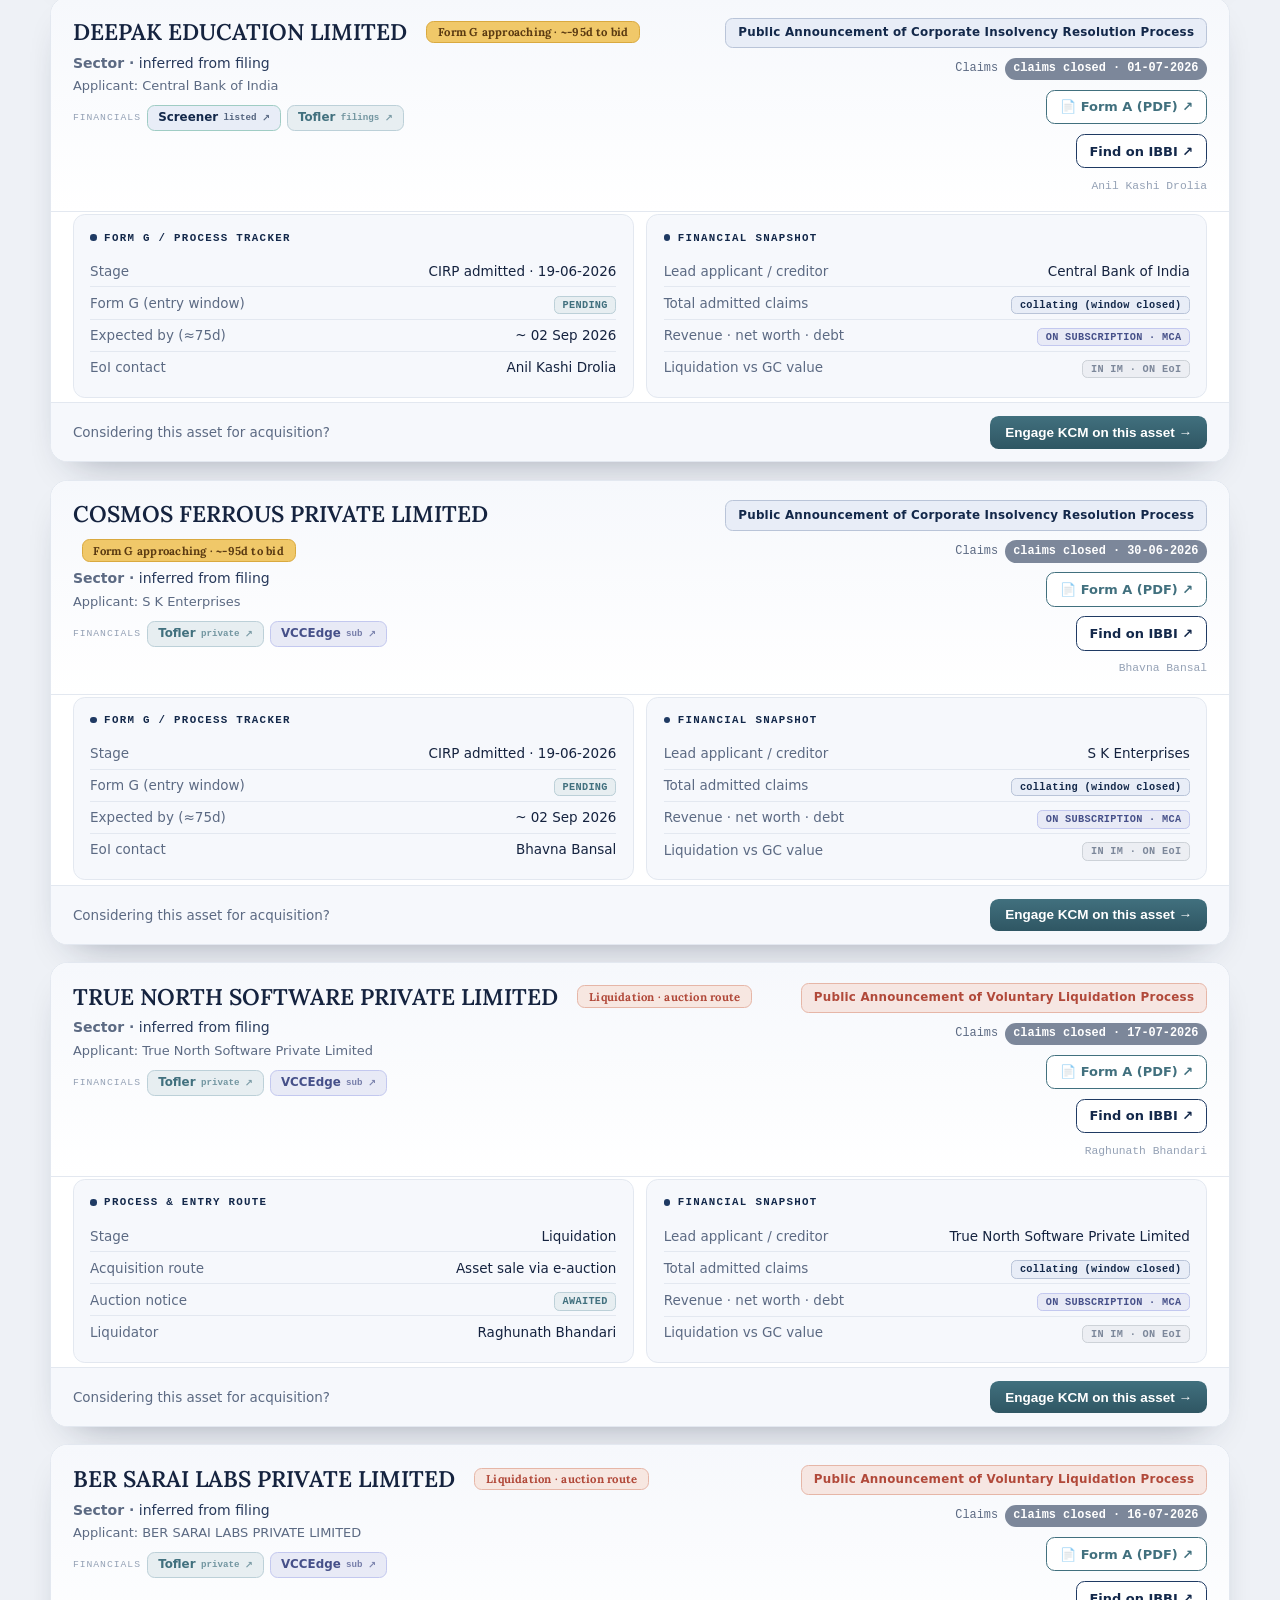
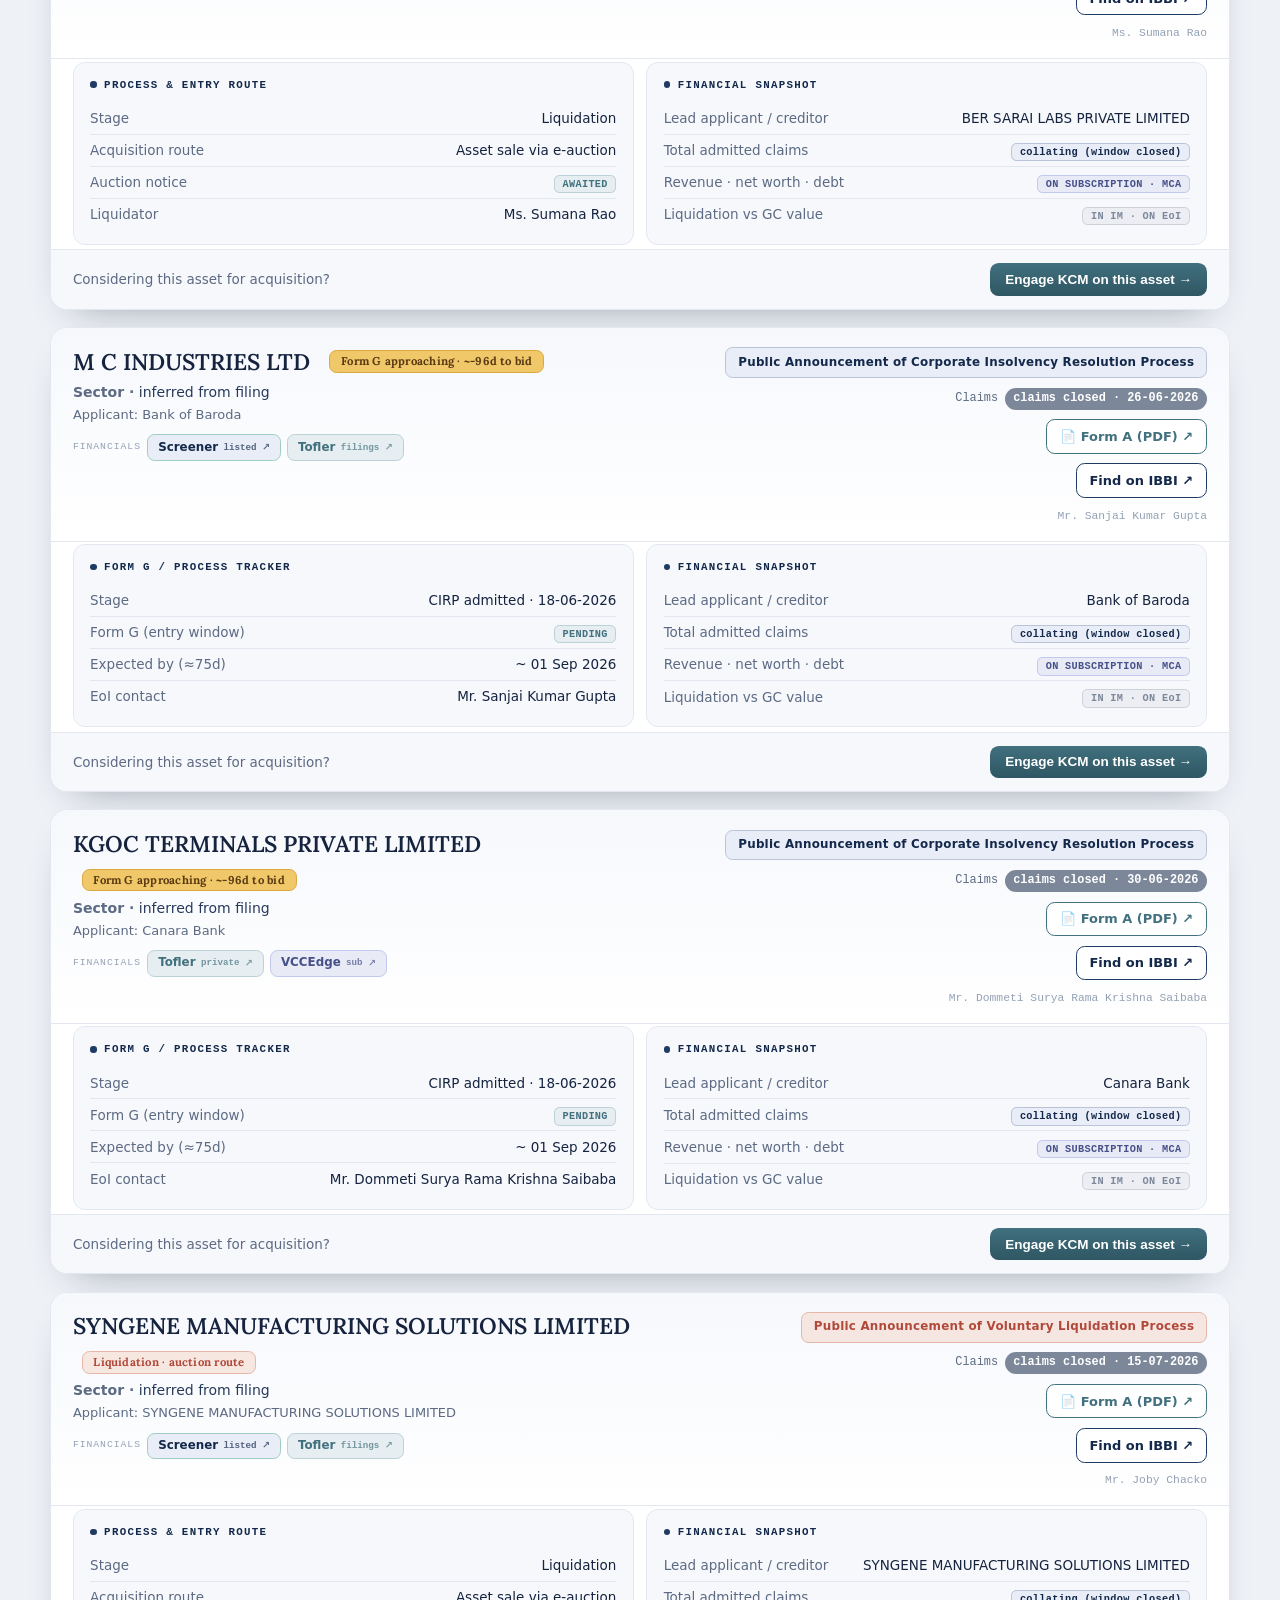
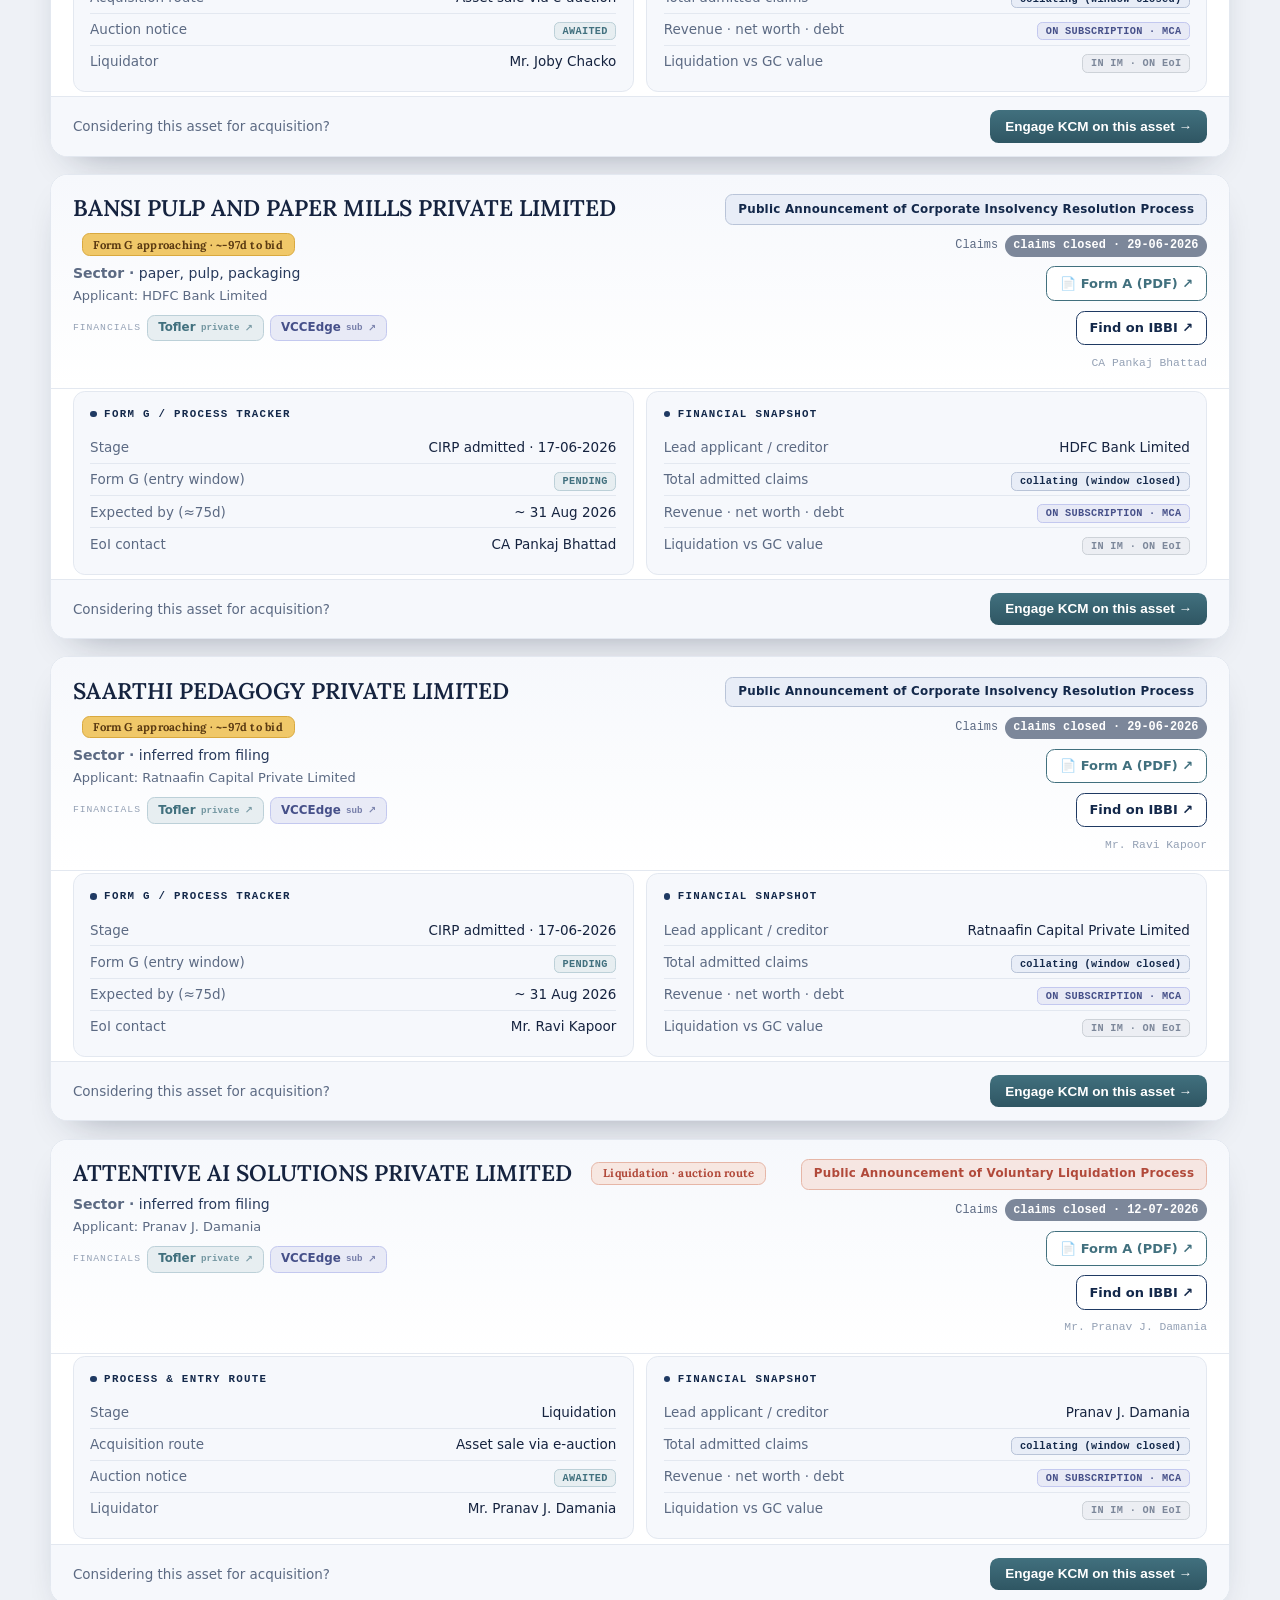
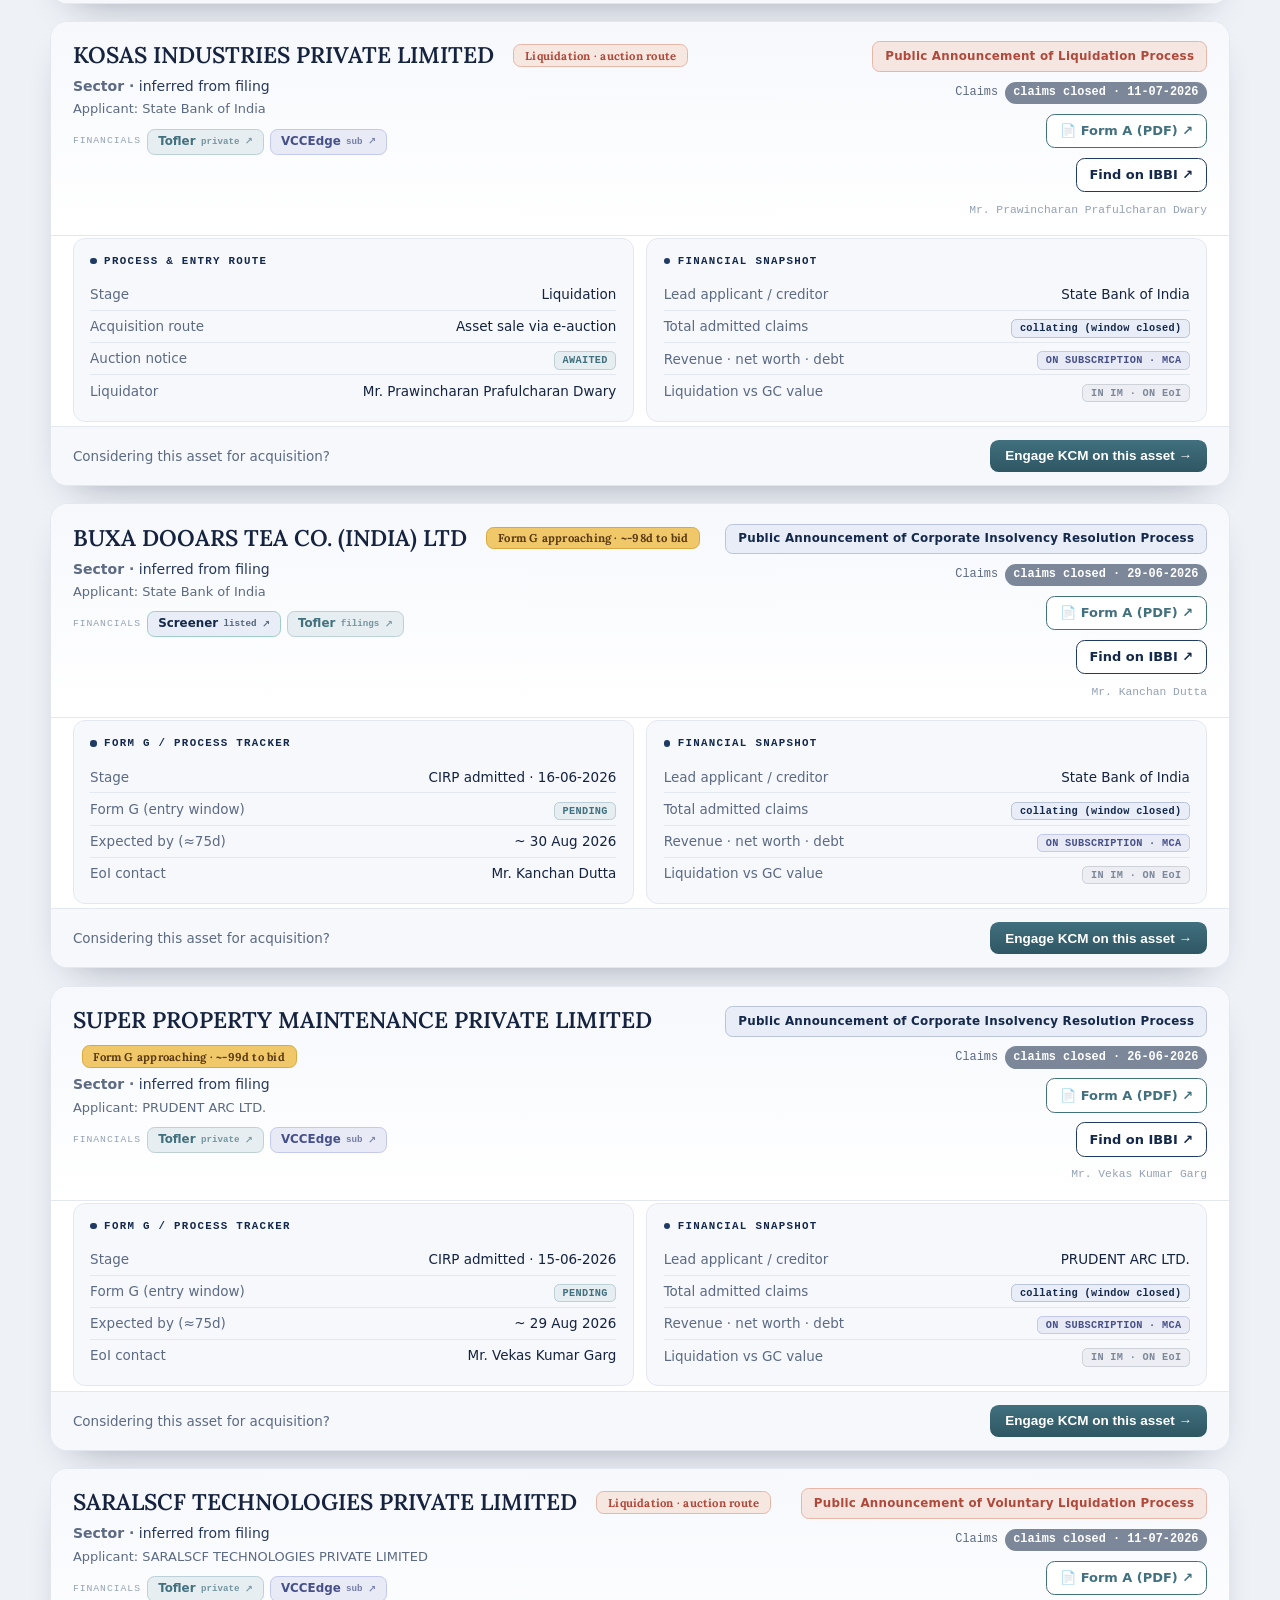
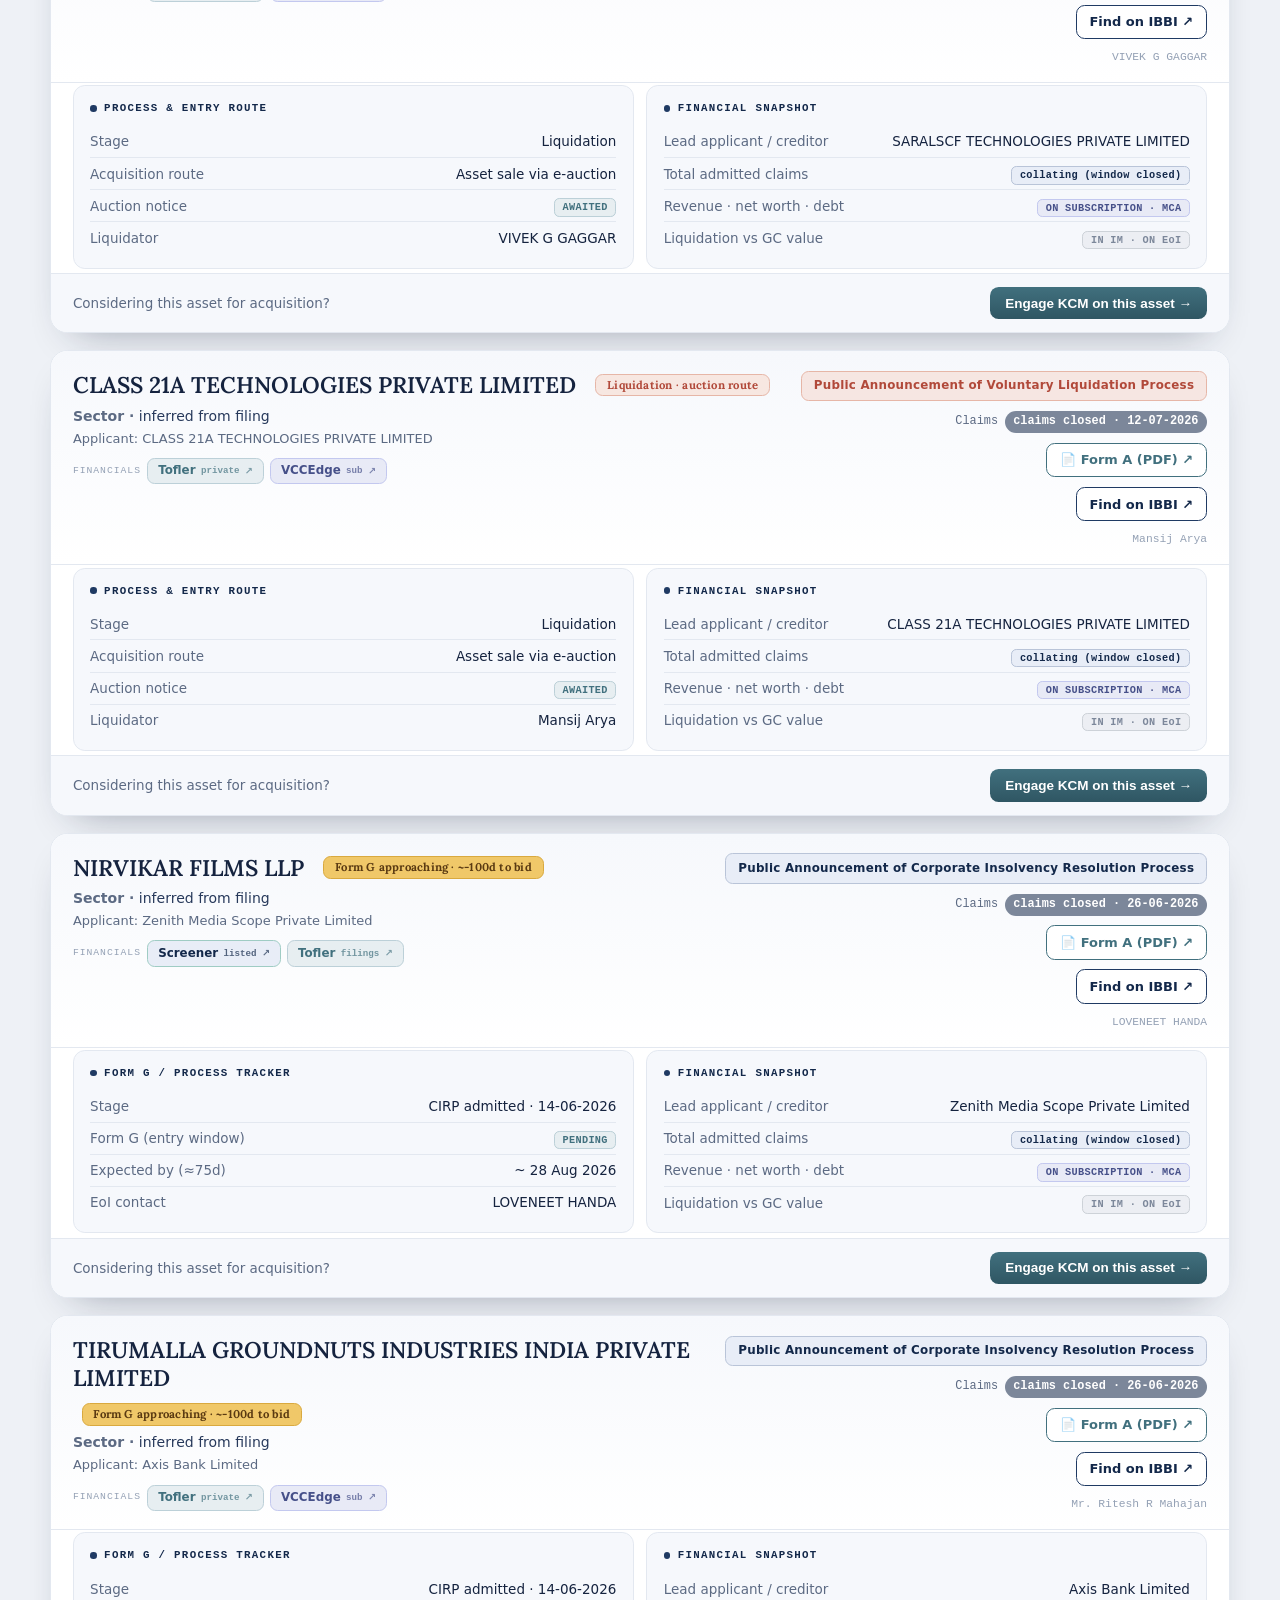
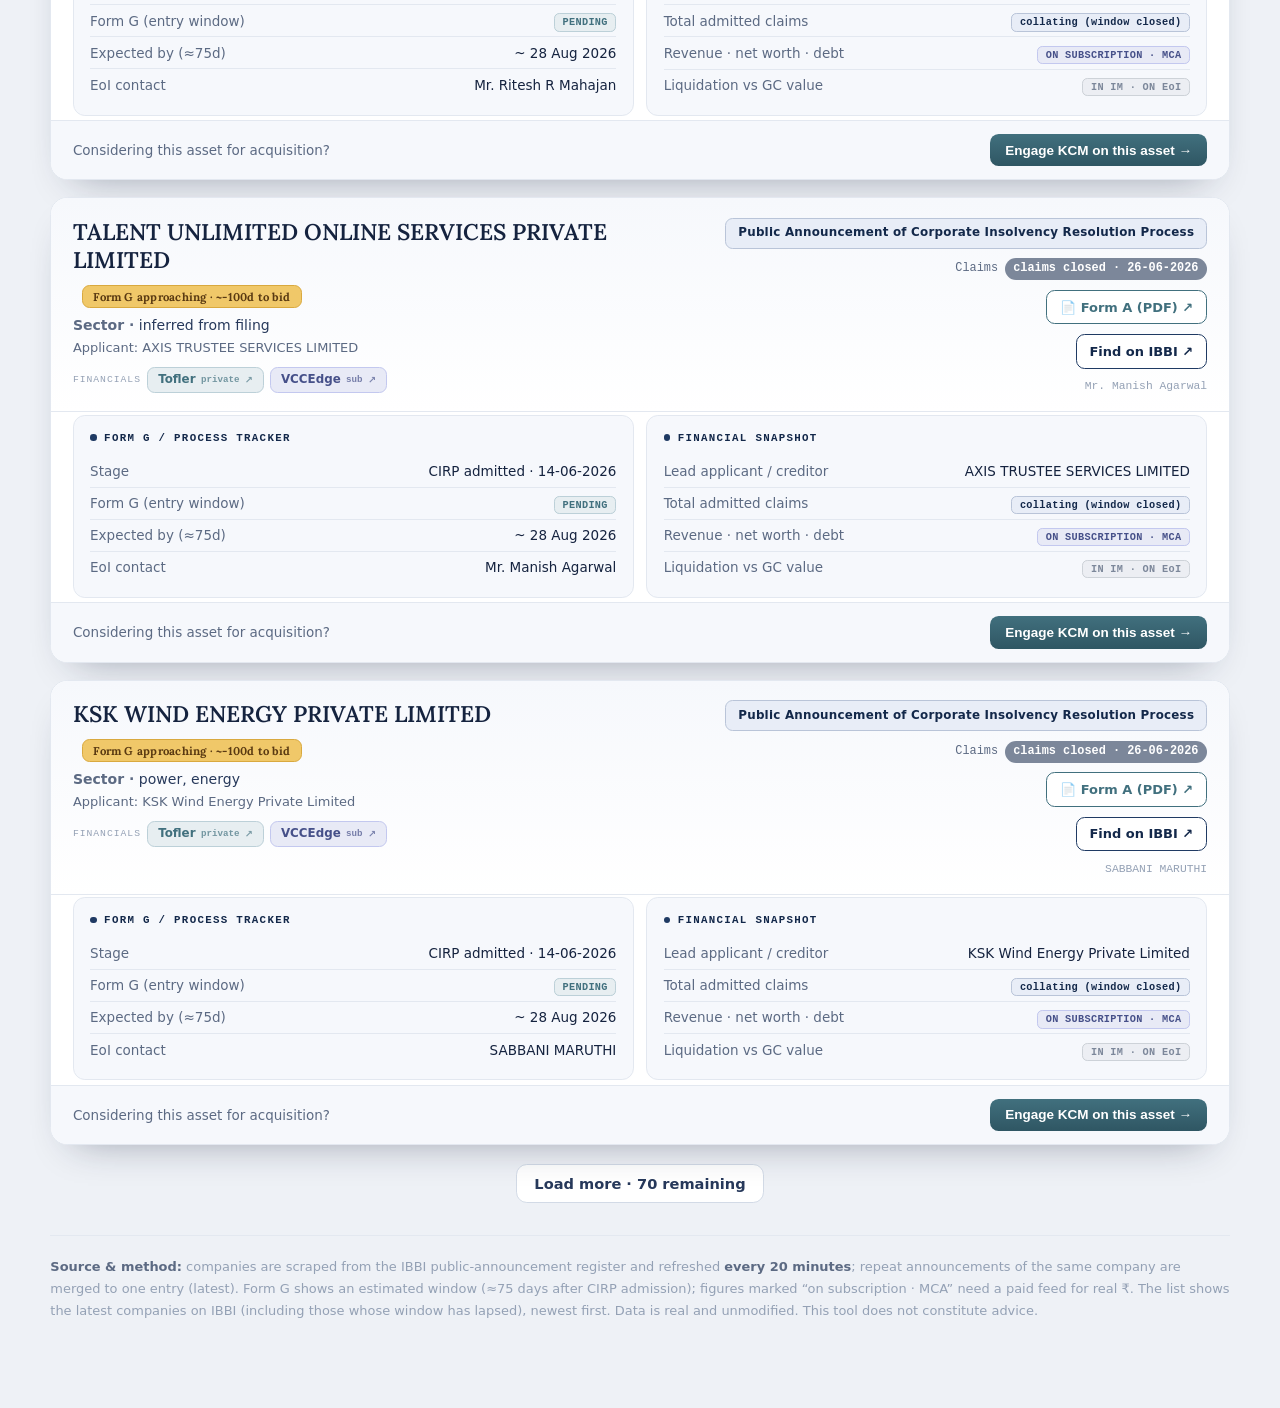
==== commit 7fbfd489: "IBBI refresh + research cache [skip ci]" ====
--- a/public/index.html
+++ b/public/index.html
@@ -15,7 +15,7 @@
 <meta name="twitter:card" content="summary">
 <link rel="preconnect" href="https://fonts.googleapis.com"><link rel="preconnect" href="https://fonts.gstatic.com" crossorigin>
 <link href="https://fonts.googleapis.com/css2?family=Lora:ital,wght@0,400;0,500;0,600;0,700;1,400;1,500&display=swap" rel="stylesheet">
-<link rel="stylesheet" href="core.css?v=7">
+<link rel="stylesheet" href="core.css?v=8">
 </head>
 <body data-brand="kcm">
 <div class="wrap">
@@ -107,7 +107,7 @@
 window.ENGAGE_FORM_URL = "";
 window.ENGAGE_KEY = "";
 </script>
-<script src="core.js?v=7"></script>
+<script src="core.js?v=8"></script>
 <script>CORE.init({ brand: "kcm", dataUrl: (window.DATA_URL || "data.json"), fallbackUrl: "data.json" });</script>
 </body>
 </html>
--- a/public/core.css
+++ b/public/core.css
@@ -47,7 +47,7 @@
 body{font-family:var(--font-body);color:var(--ink);background:var(--paper);min-height:100vh;line-height:1.5;-webkit-font-smoothing:antialiased;position:relative}
 body::before{content:"";position:fixed;inset:0;z-index:0;pointer-events:none;
   background:radial-gradient(50% 40% at 92% -6%,rgba(65,112,126,.07),transparent 60%),radial-gradient(46% 36% at 2% 104%,rgba(15,110,99,.06),transparent 60%);}
-.wrap{position:relative;z-index:1;max-width:1140px;margin:0 auto;padding:30px 24px 80px}
+.wrap{position:relative;z-index:1;zoom:1.08;max-width:1140px;margin:0 auto;padding:30px 24px 80px}
 a{color:inherit}
 
 .topbar{display:flex;align-items:flex-start;justify-content:space-between;gap:24px;flex-wrap:wrap;padding-bottom:20px;border-bottom:1px solid var(--line)}
@@ -244,7 +244,7 @@
 .footnote b{color:var(--muted);font-weight:600}
 
 /* modals */
-.modal{position:fixed;inset:0;background:rgba(28,37,48,.45);backdrop-filter:blur(2px);display:none;align-items:center;justify-content:center;padding:20px;z-index:60;overflow-y:auto}
+.modal{position:fixed;inset:0;zoom:1.08;background:rgba(28,37,48,.45);backdrop-filter:blur(2px);display:none;align-items:center;justify-content:center;padding:20px;z-index:60;overflow-y:auto}
 .modal.show{display:flex}
 .sheet{background:var(--card);border:1px solid var(--line);border-radius:18px;box-shadow:0 30px 60px -20px rgba(28,20,8,.5);width:100%;max-width:460px;padding:26px;margin:auto}
 .sheet.lg{max-width:620px}
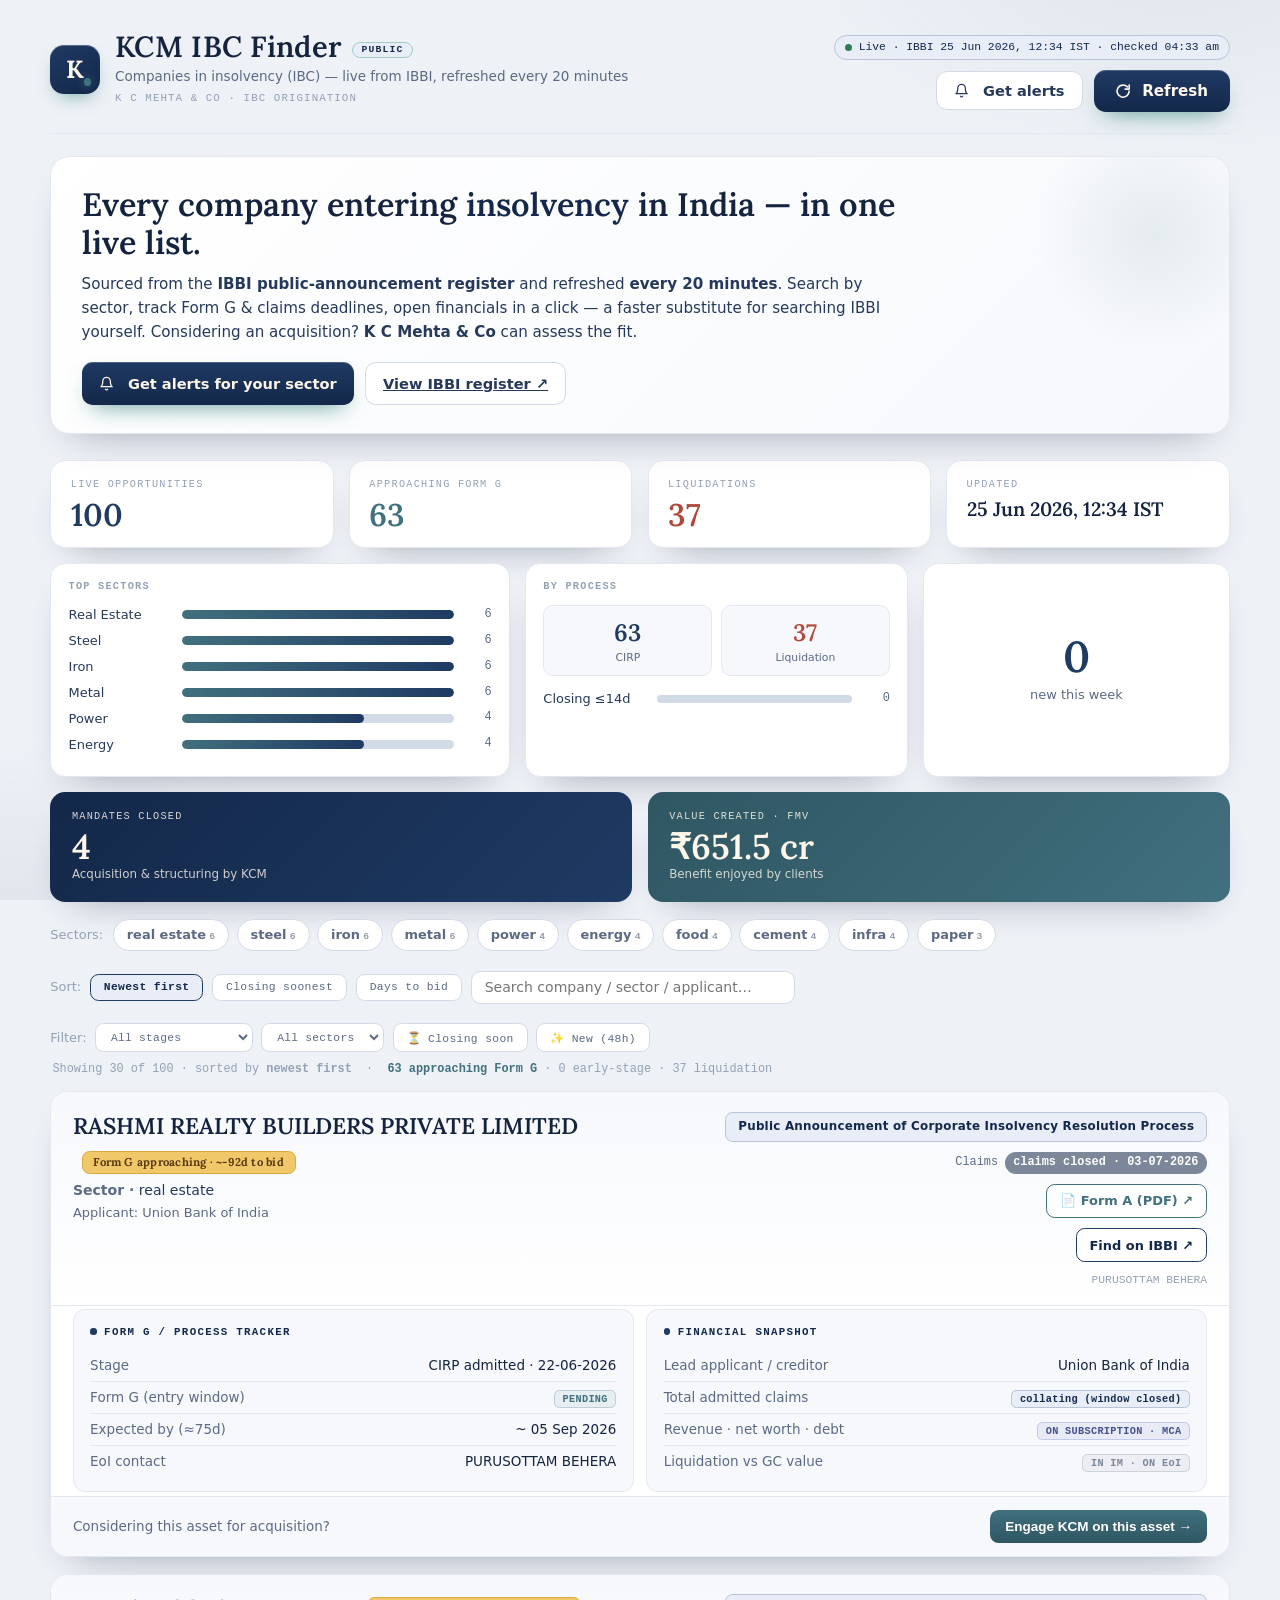
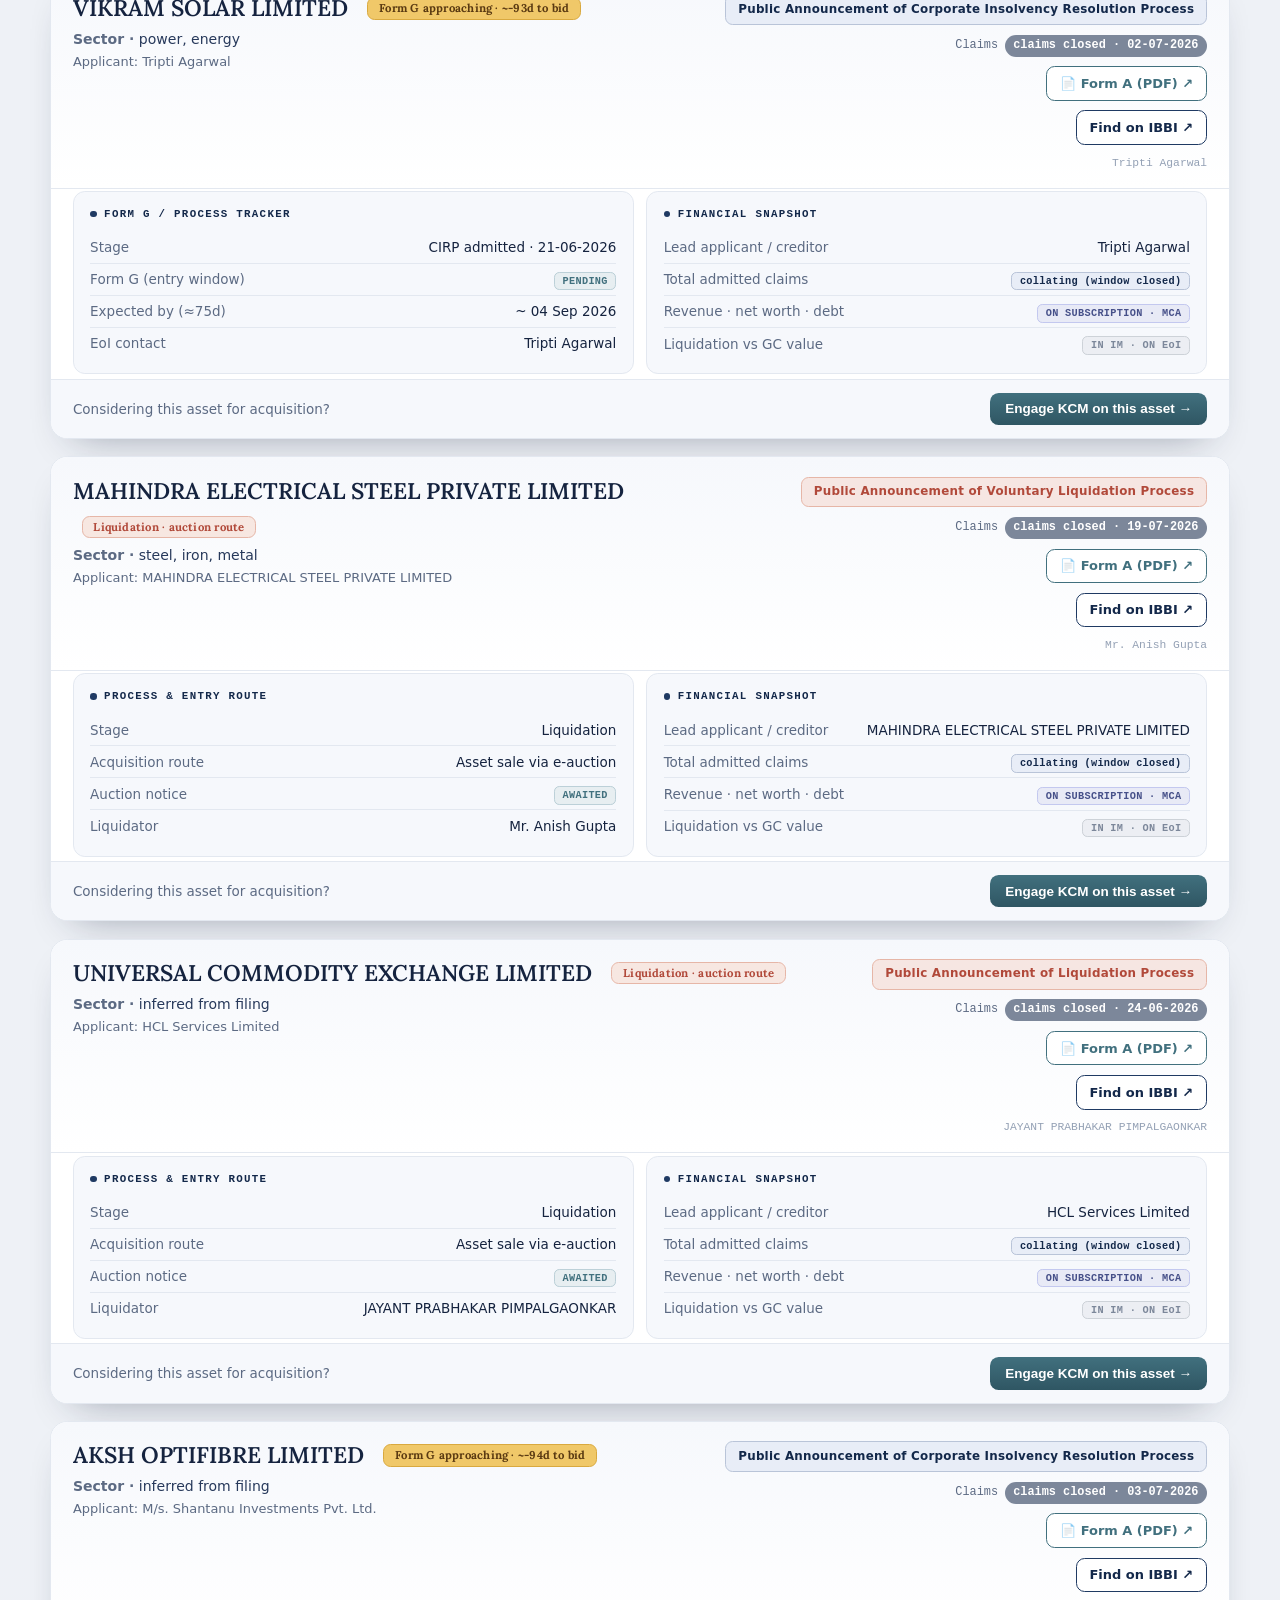
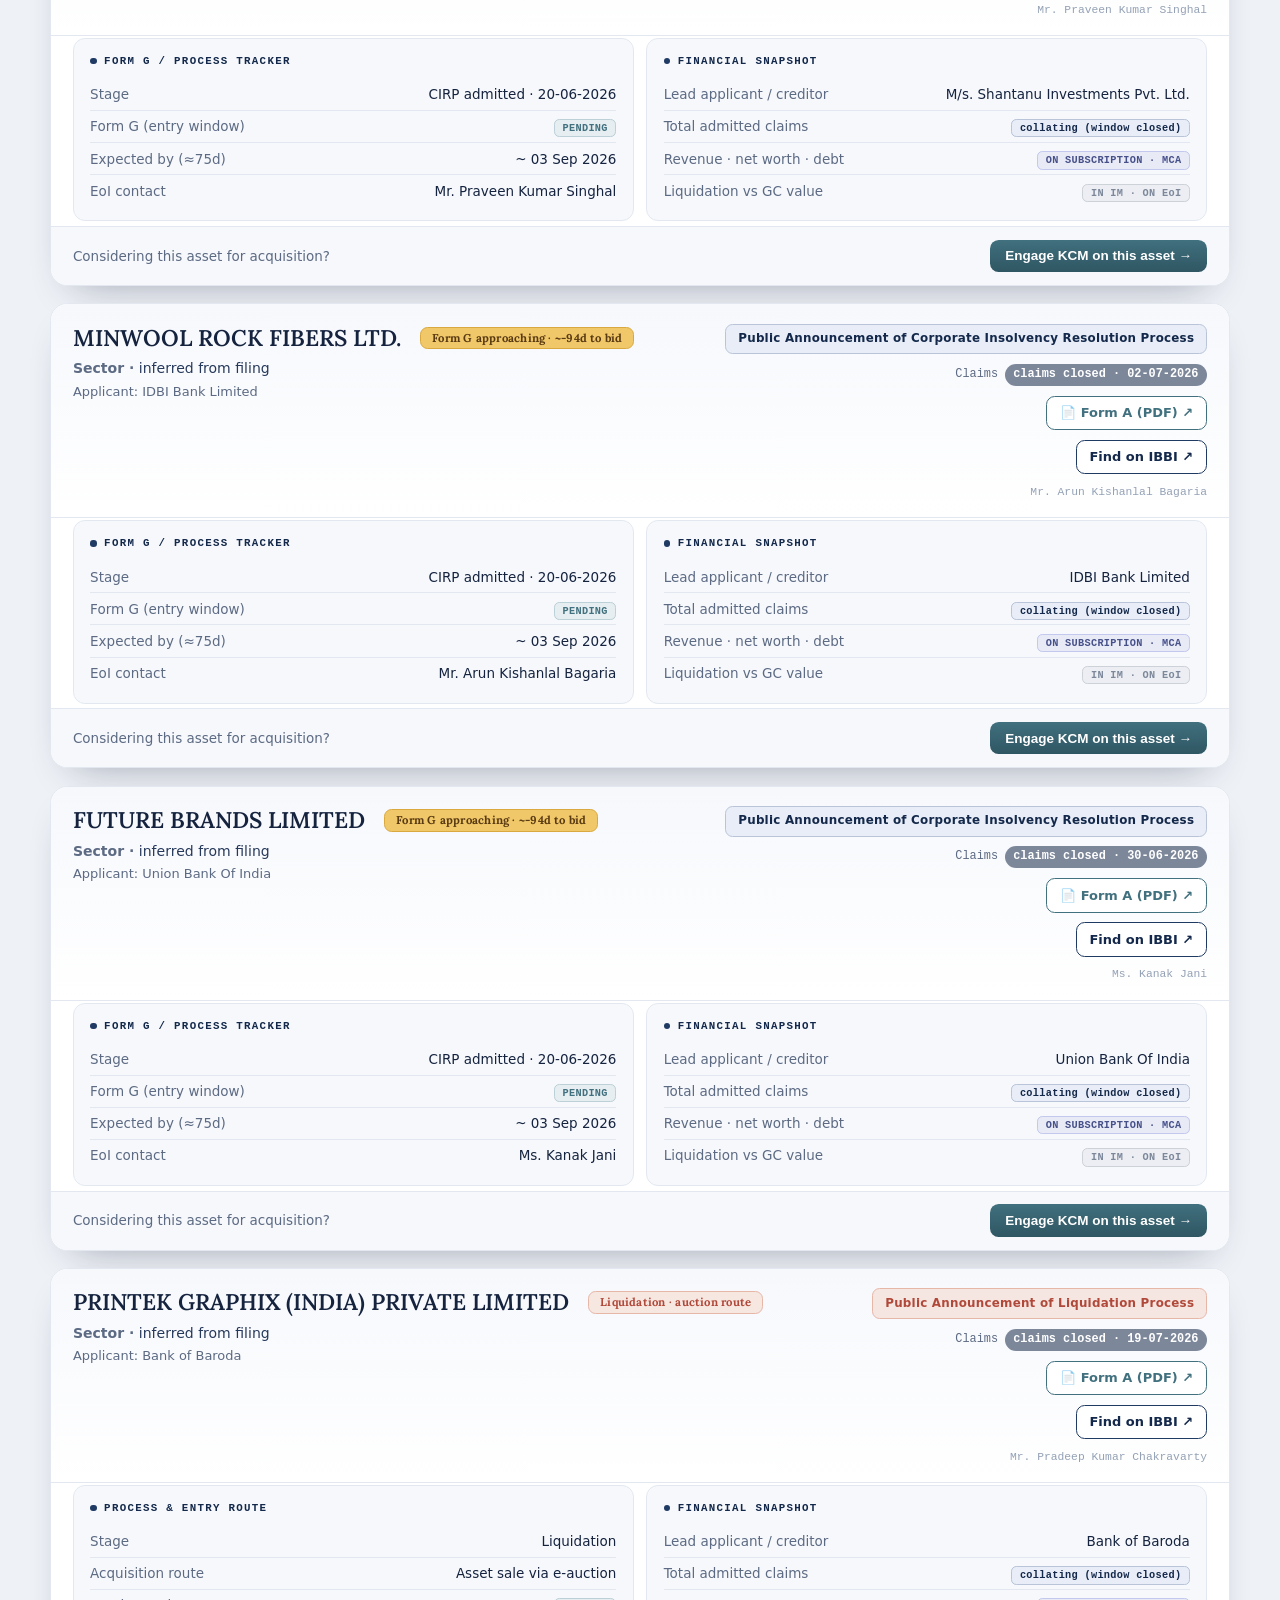
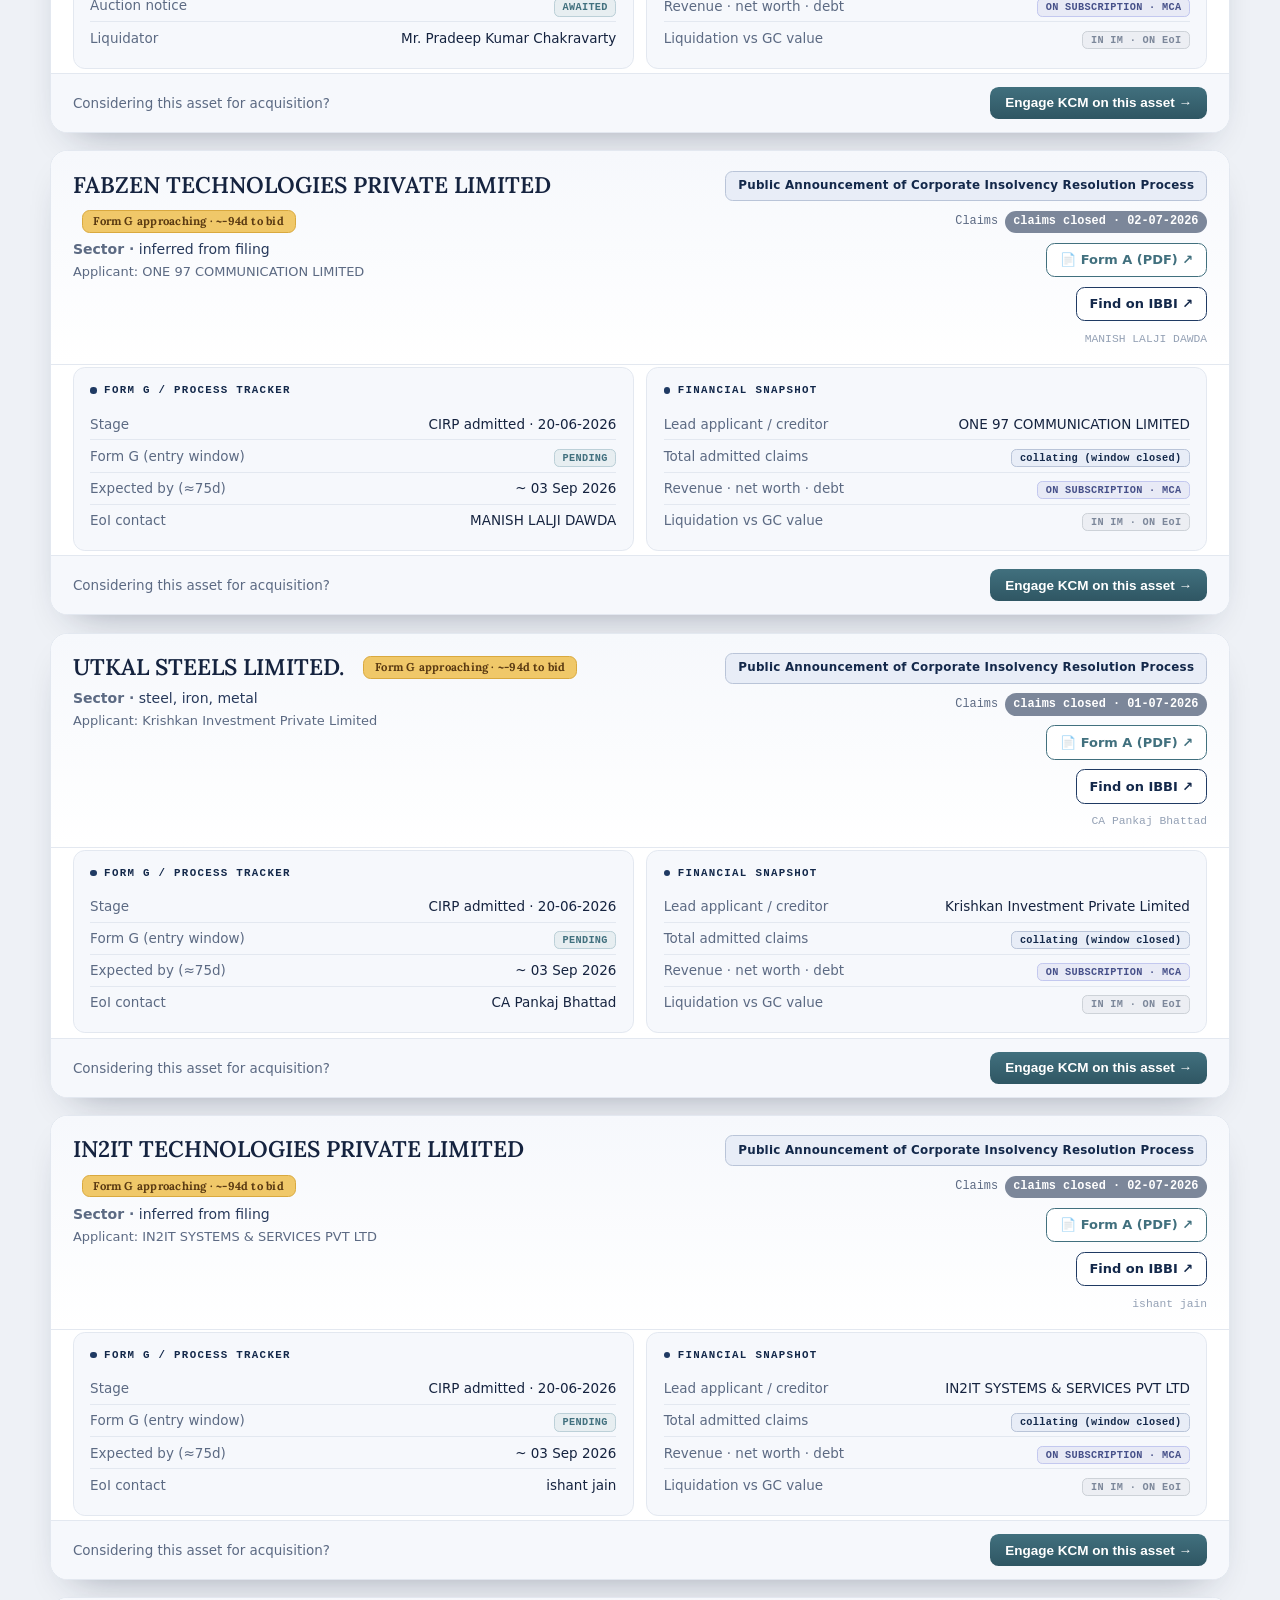
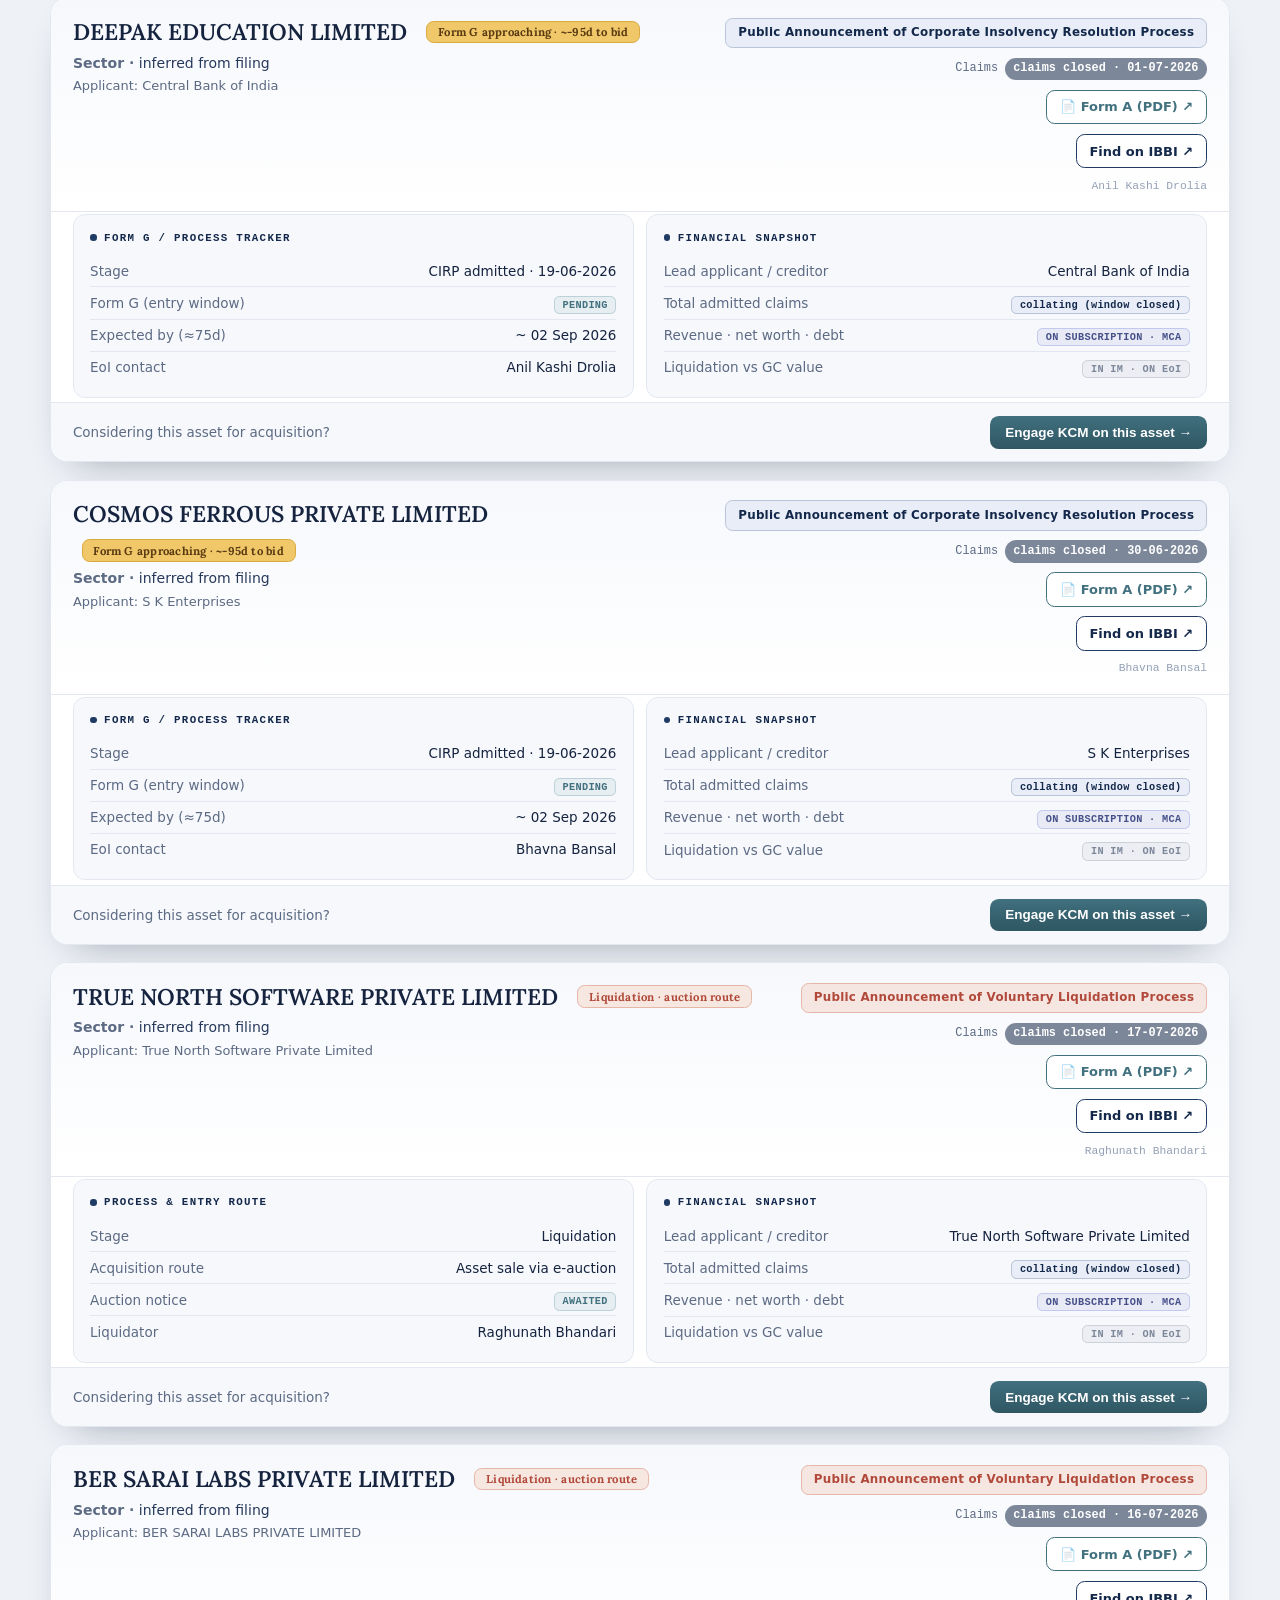
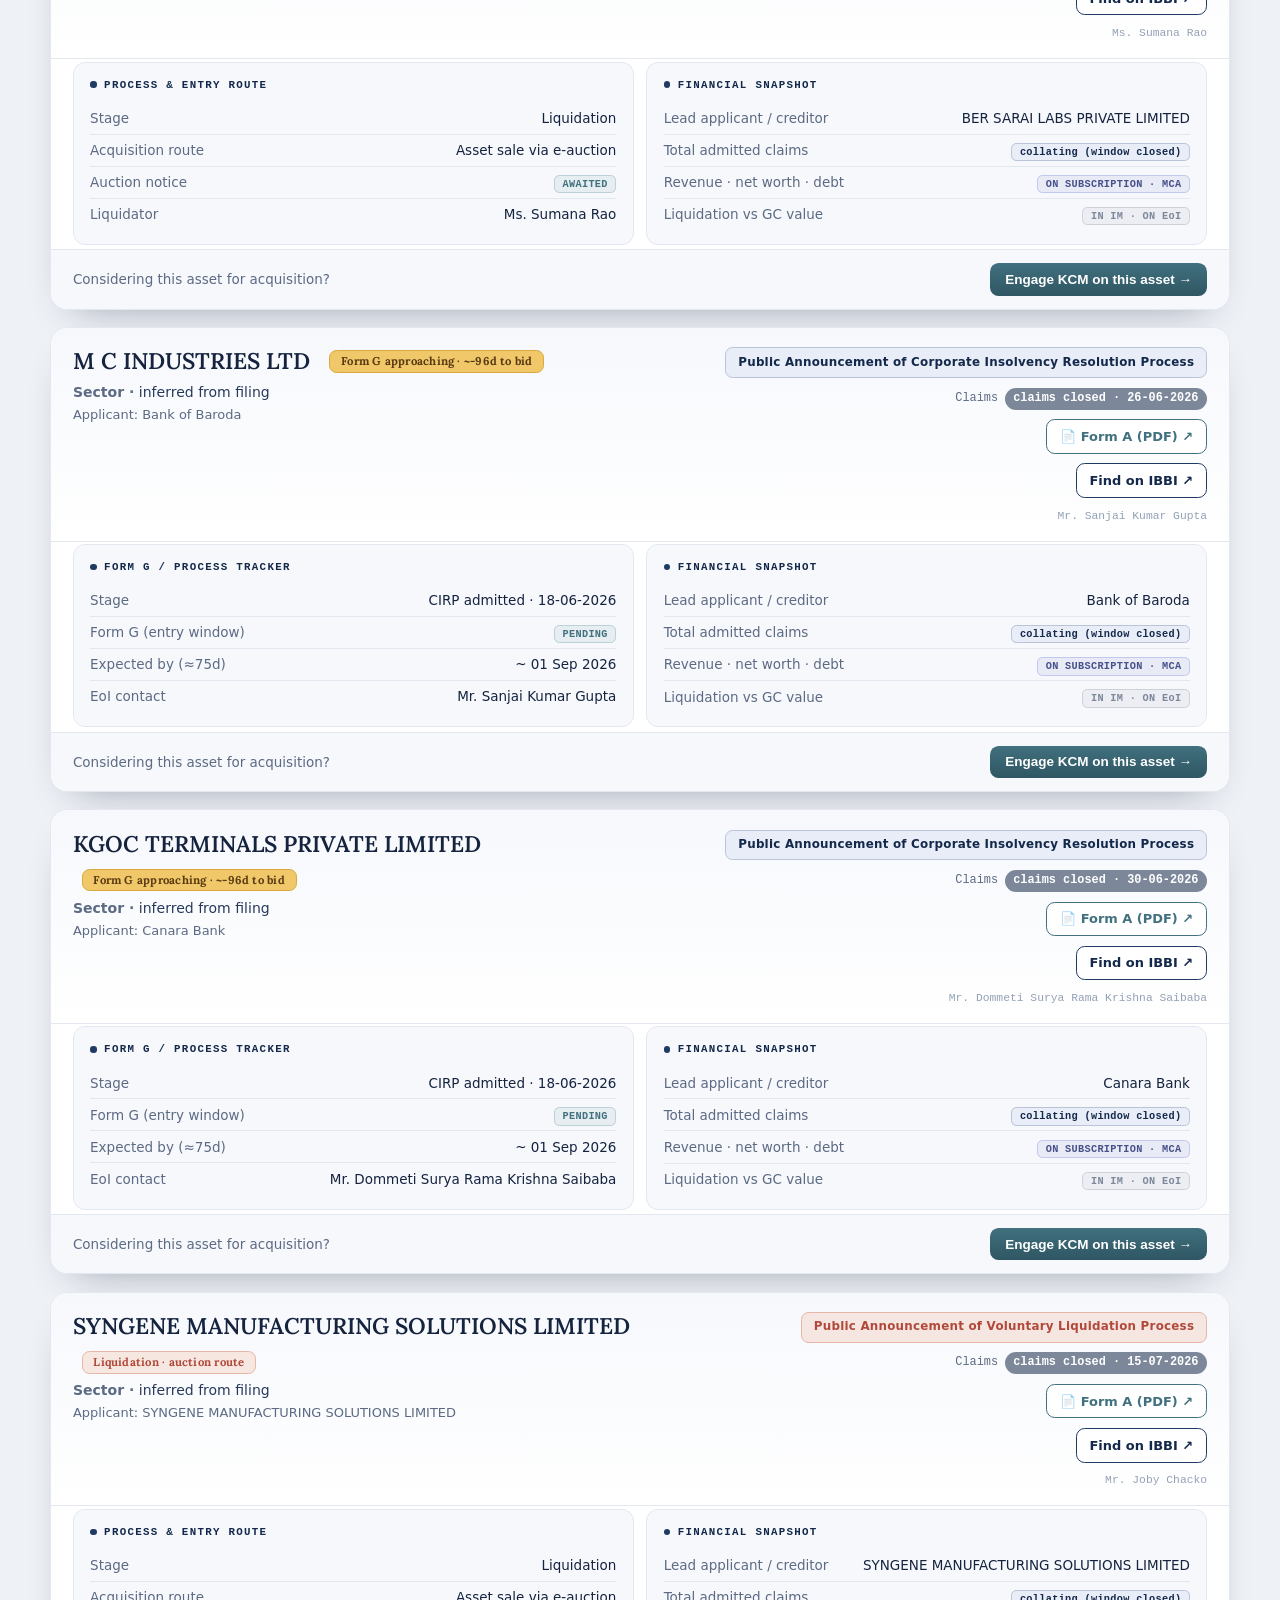
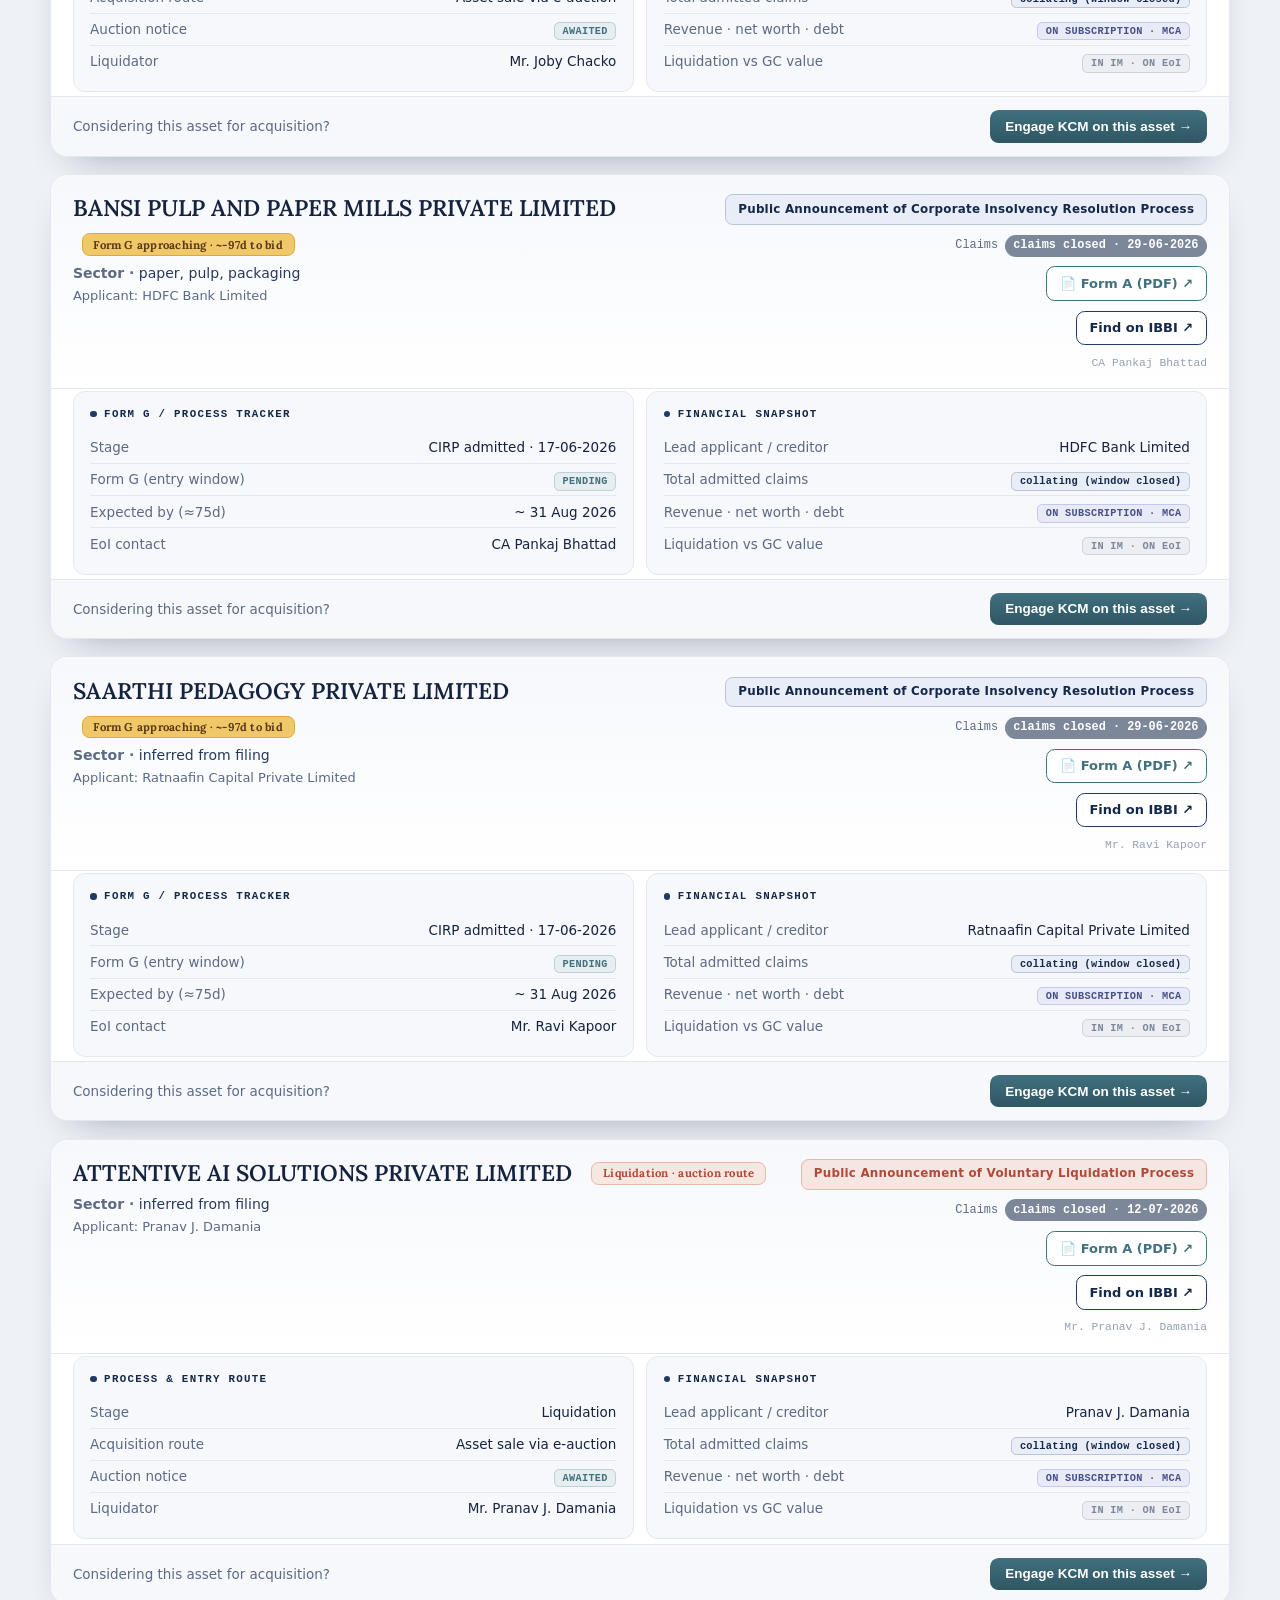
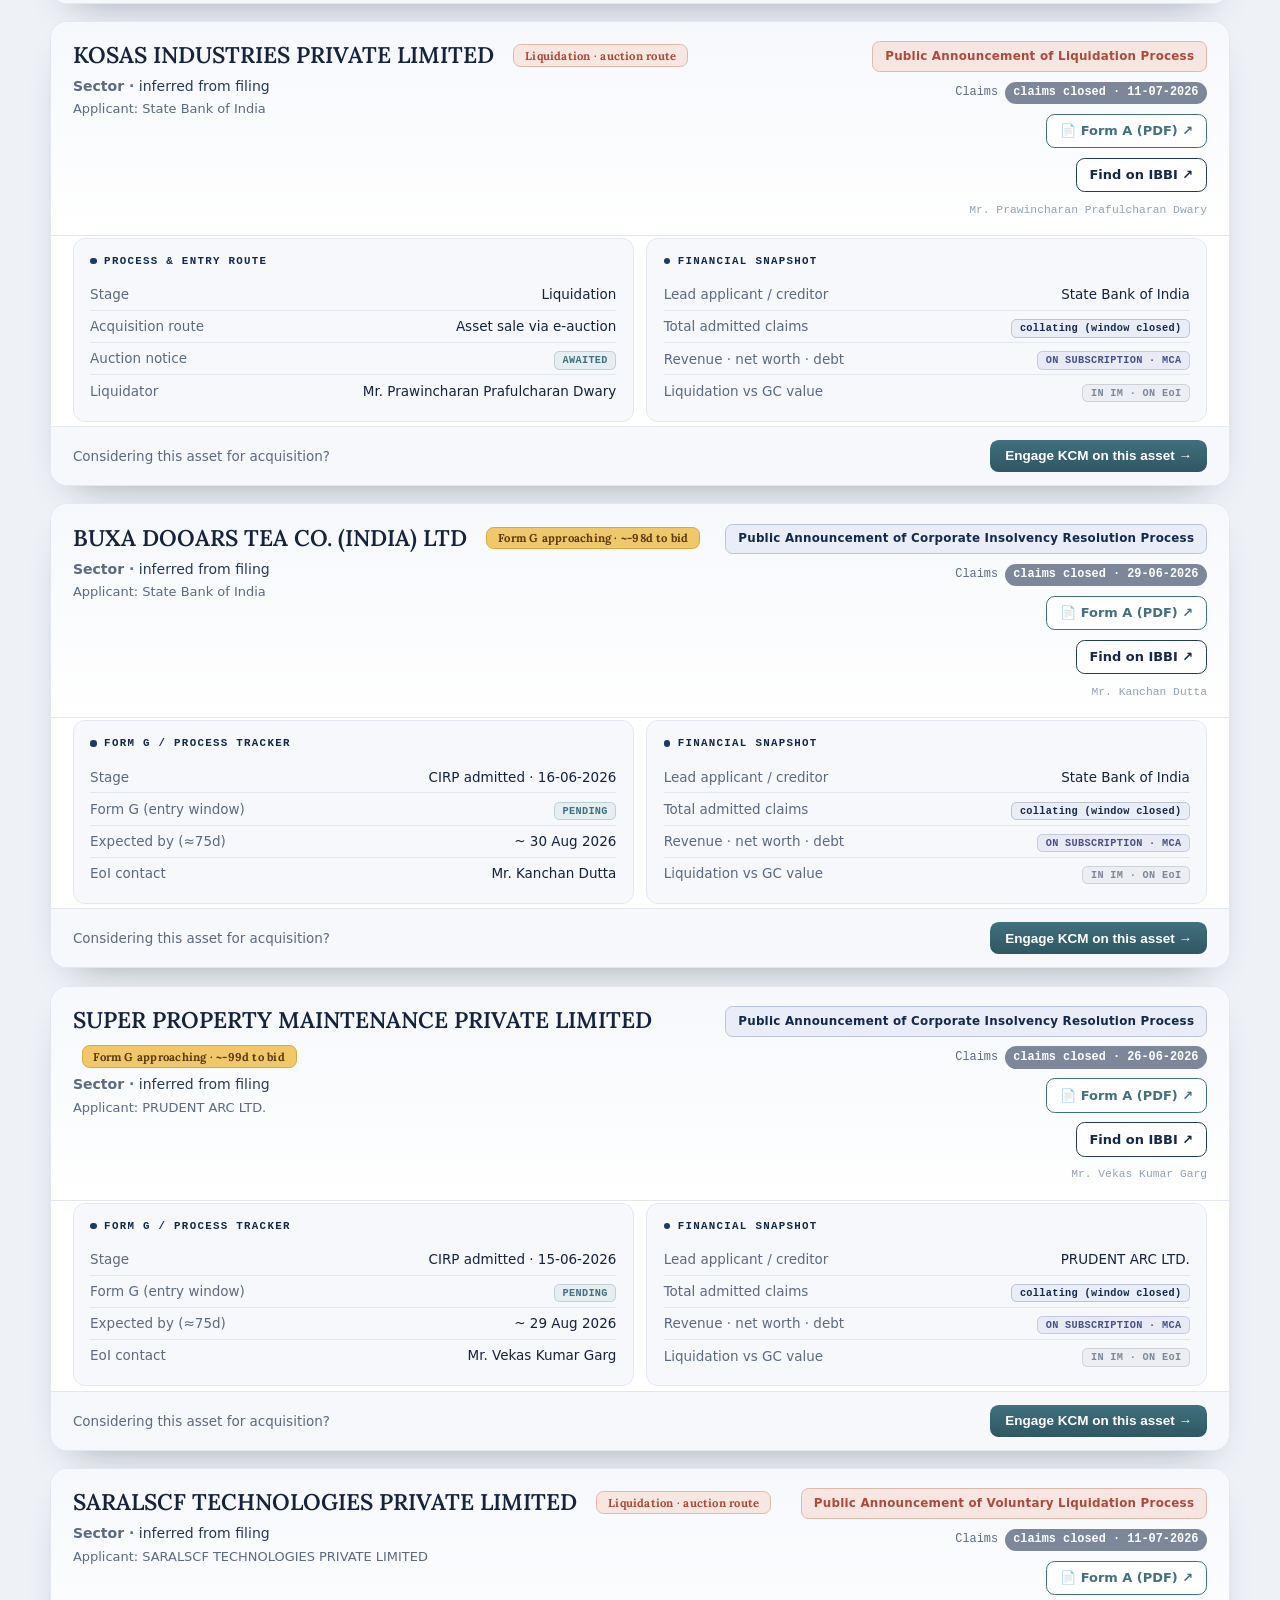
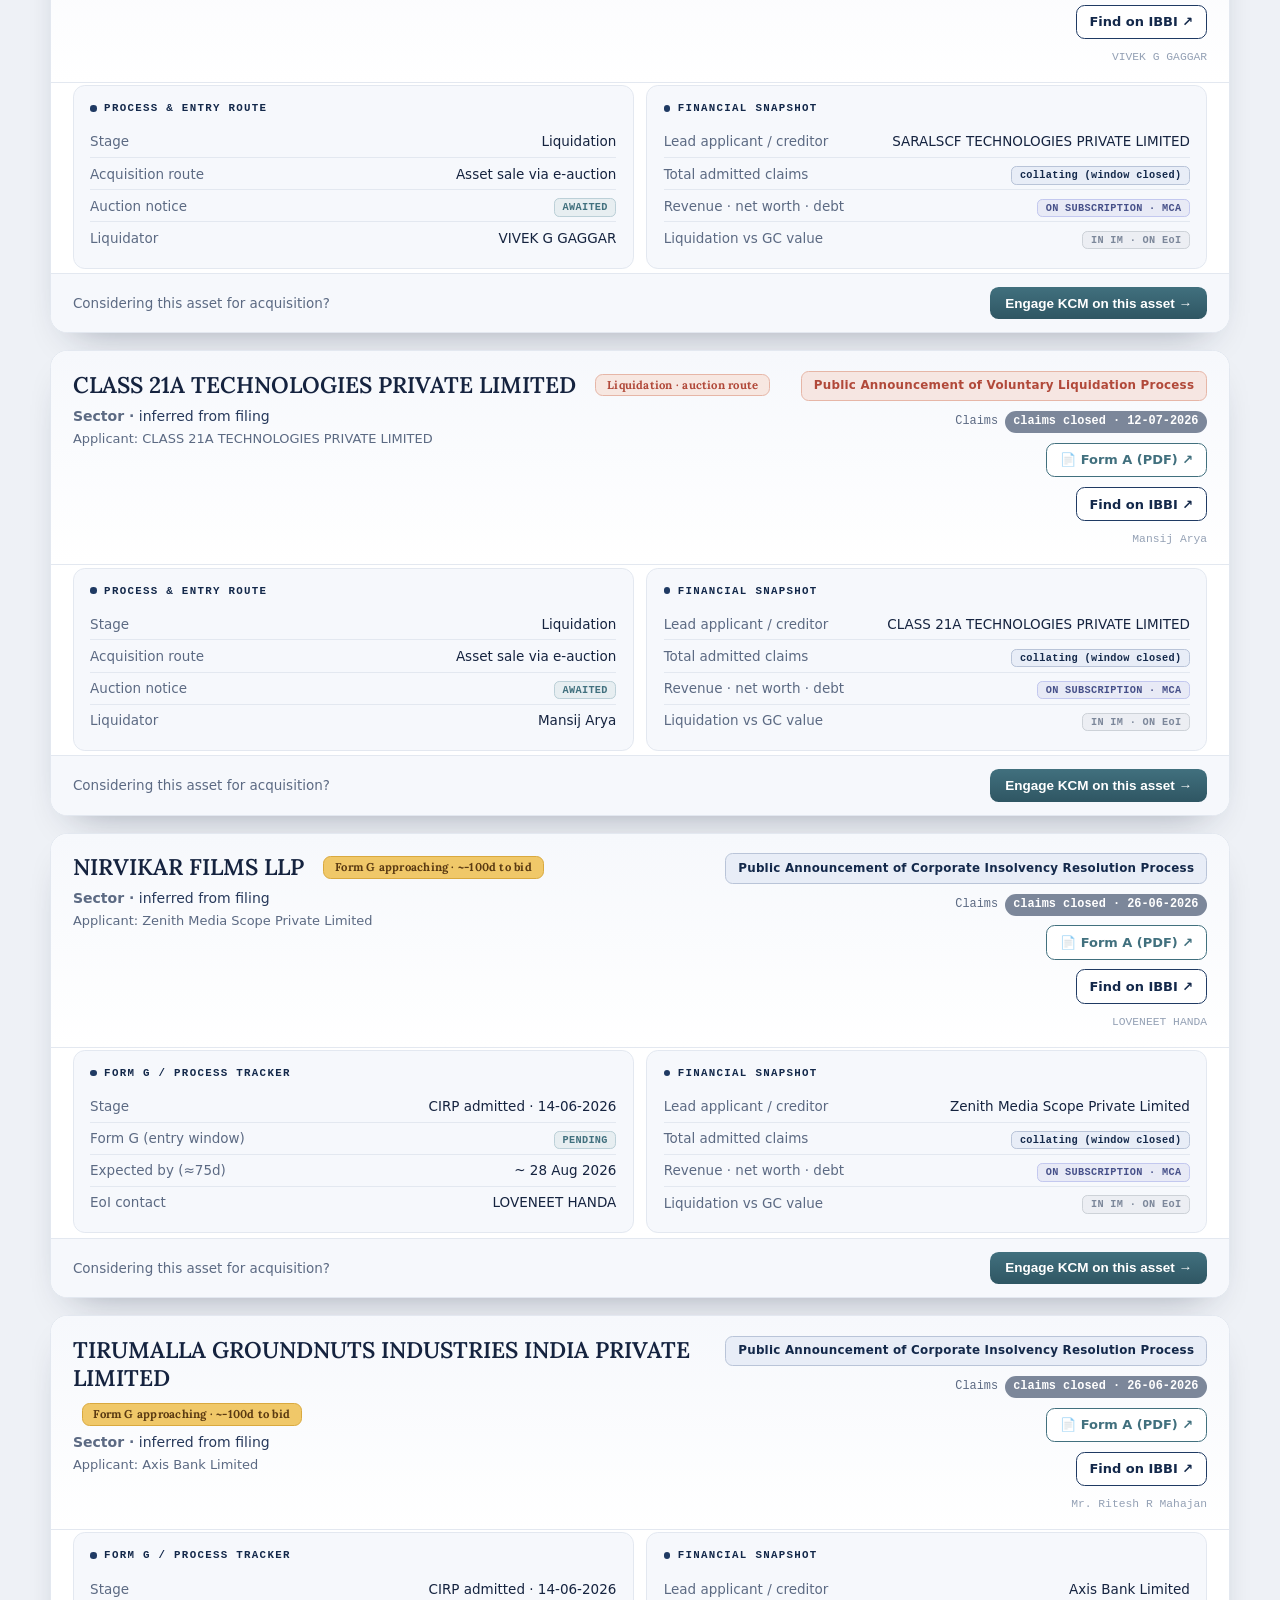
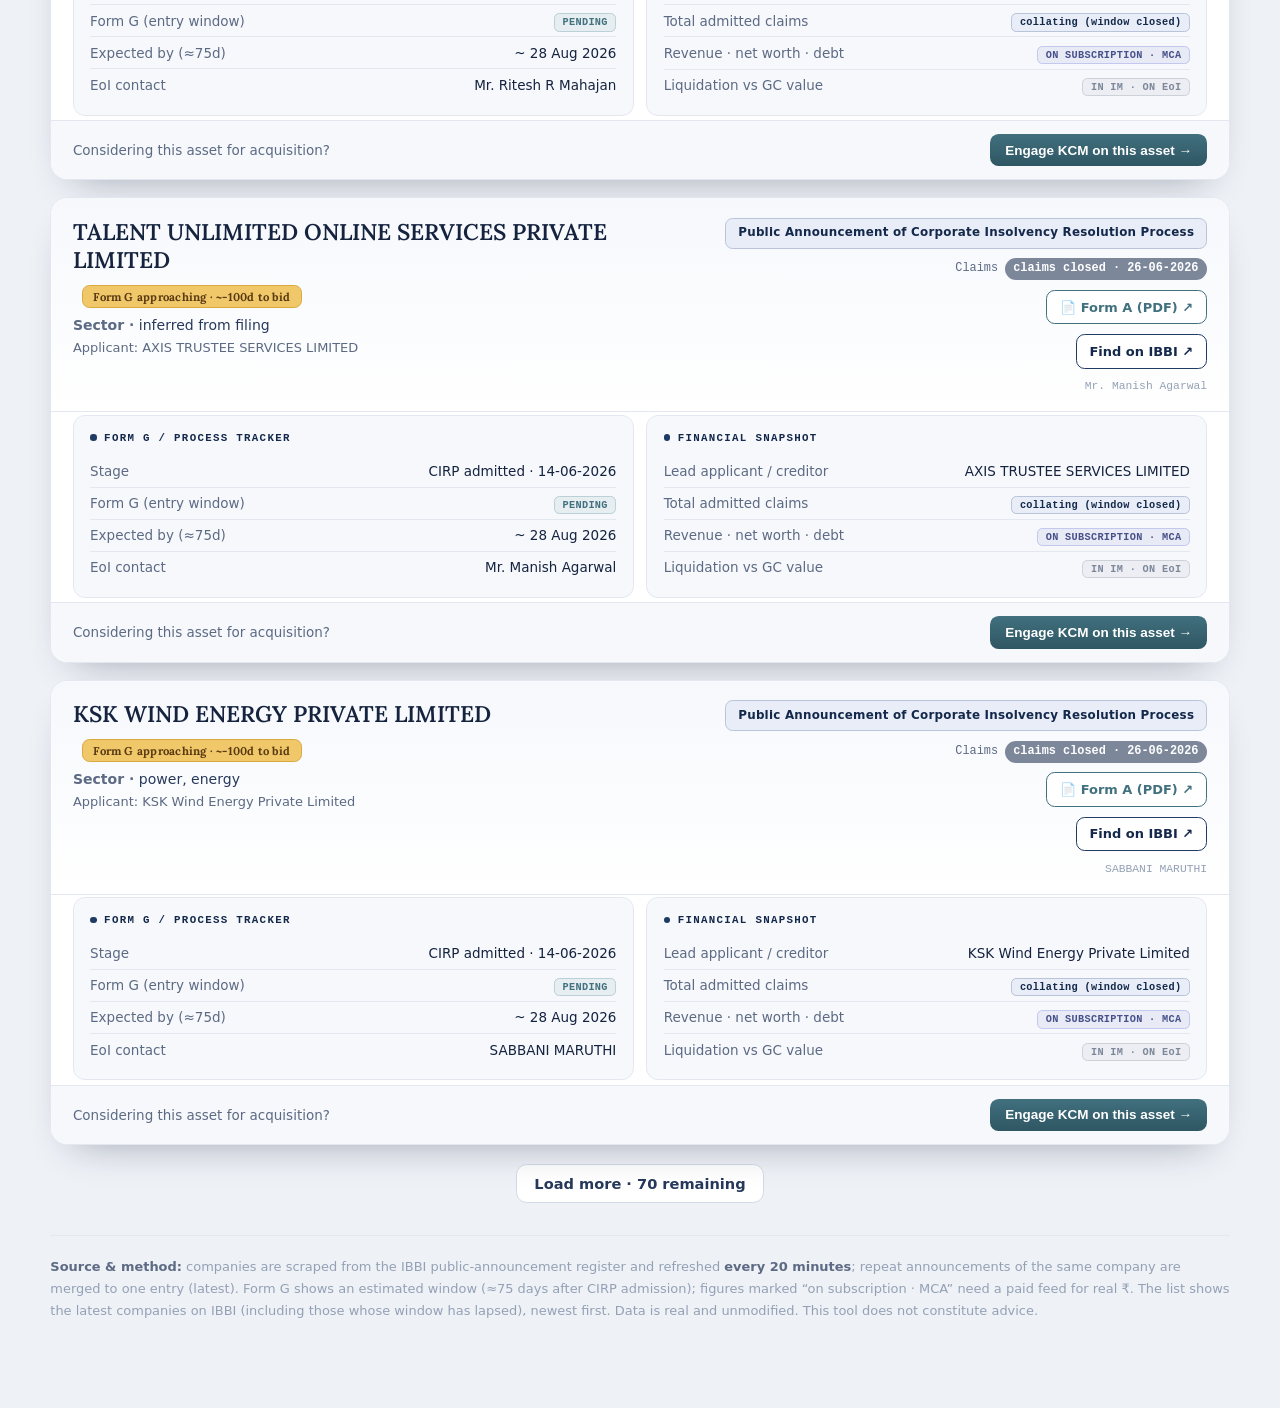
==== commit 099eea93: "IBBI refresh + research cache [skip ci]" ====
--- a/public/index.html
+++ b/public/index.html
@@ -15,7 +15,7 @@
 <meta name="twitter:card" content="summary">
 <link rel="preconnect" href="https://fonts.googleapis.com"><link rel="preconnect" href="https://fonts.gstatic.com" crossorigin>
 <link href="https://fonts.googleapis.com/css2?family=Lora:ital,wght@0,400;0,500;0,600;0,700;1,400;1,500&display=swap" rel="stylesheet">
-<link rel="stylesheet" href="core.css?v=8">
+<link rel="stylesheet" href="core.css?v=9">
 </head>
 <body data-brand="kcm">
 <div class="wrap">
@@ -107,7 +107,7 @@
 window.ENGAGE_FORM_URL = "";
 window.ENGAGE_KEY = "";
 </script>
-<script src="core.js?v=8"></script>
+<script src="core.js?v=9"></script>
 <script>CORE.init({ brand: "kcm", dataUrl: (window.DATA_URL || "data.json"), fallbackUrl: "data.json" });</script>
 </body>
 </html>
